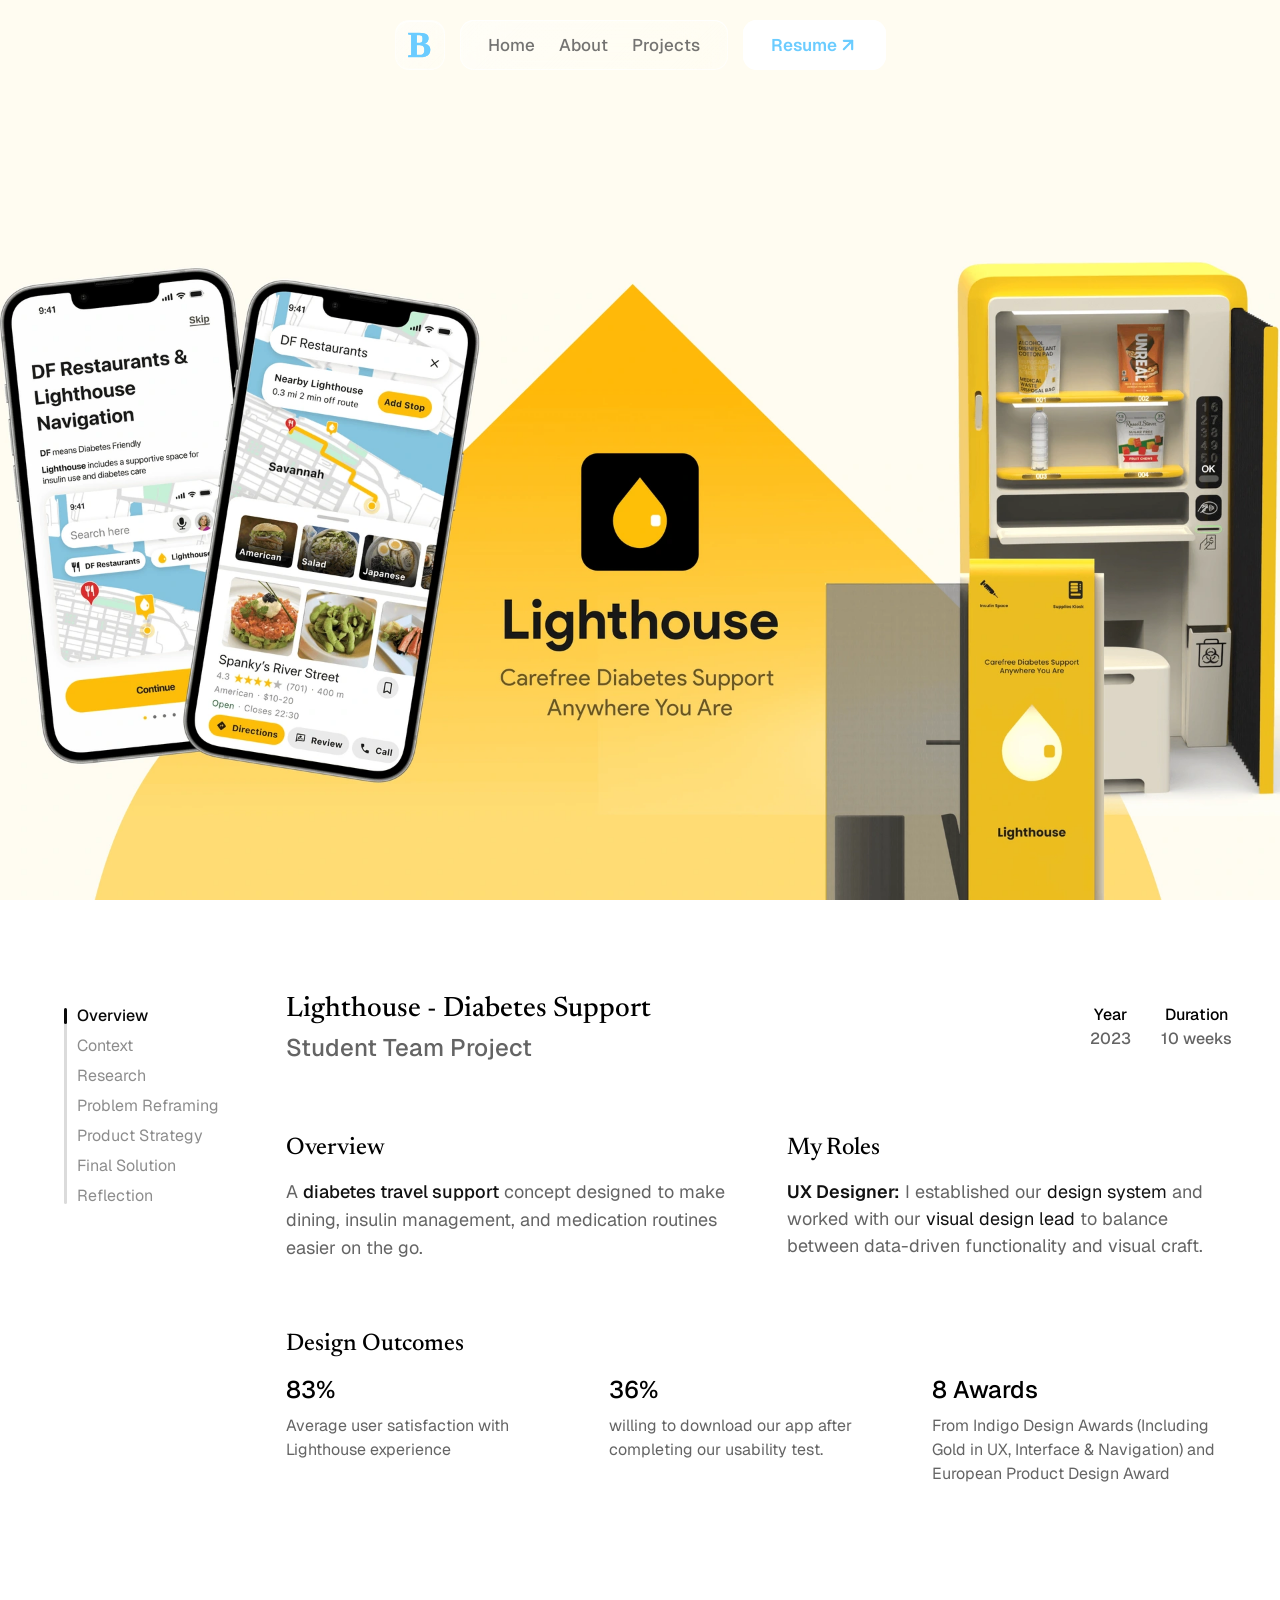
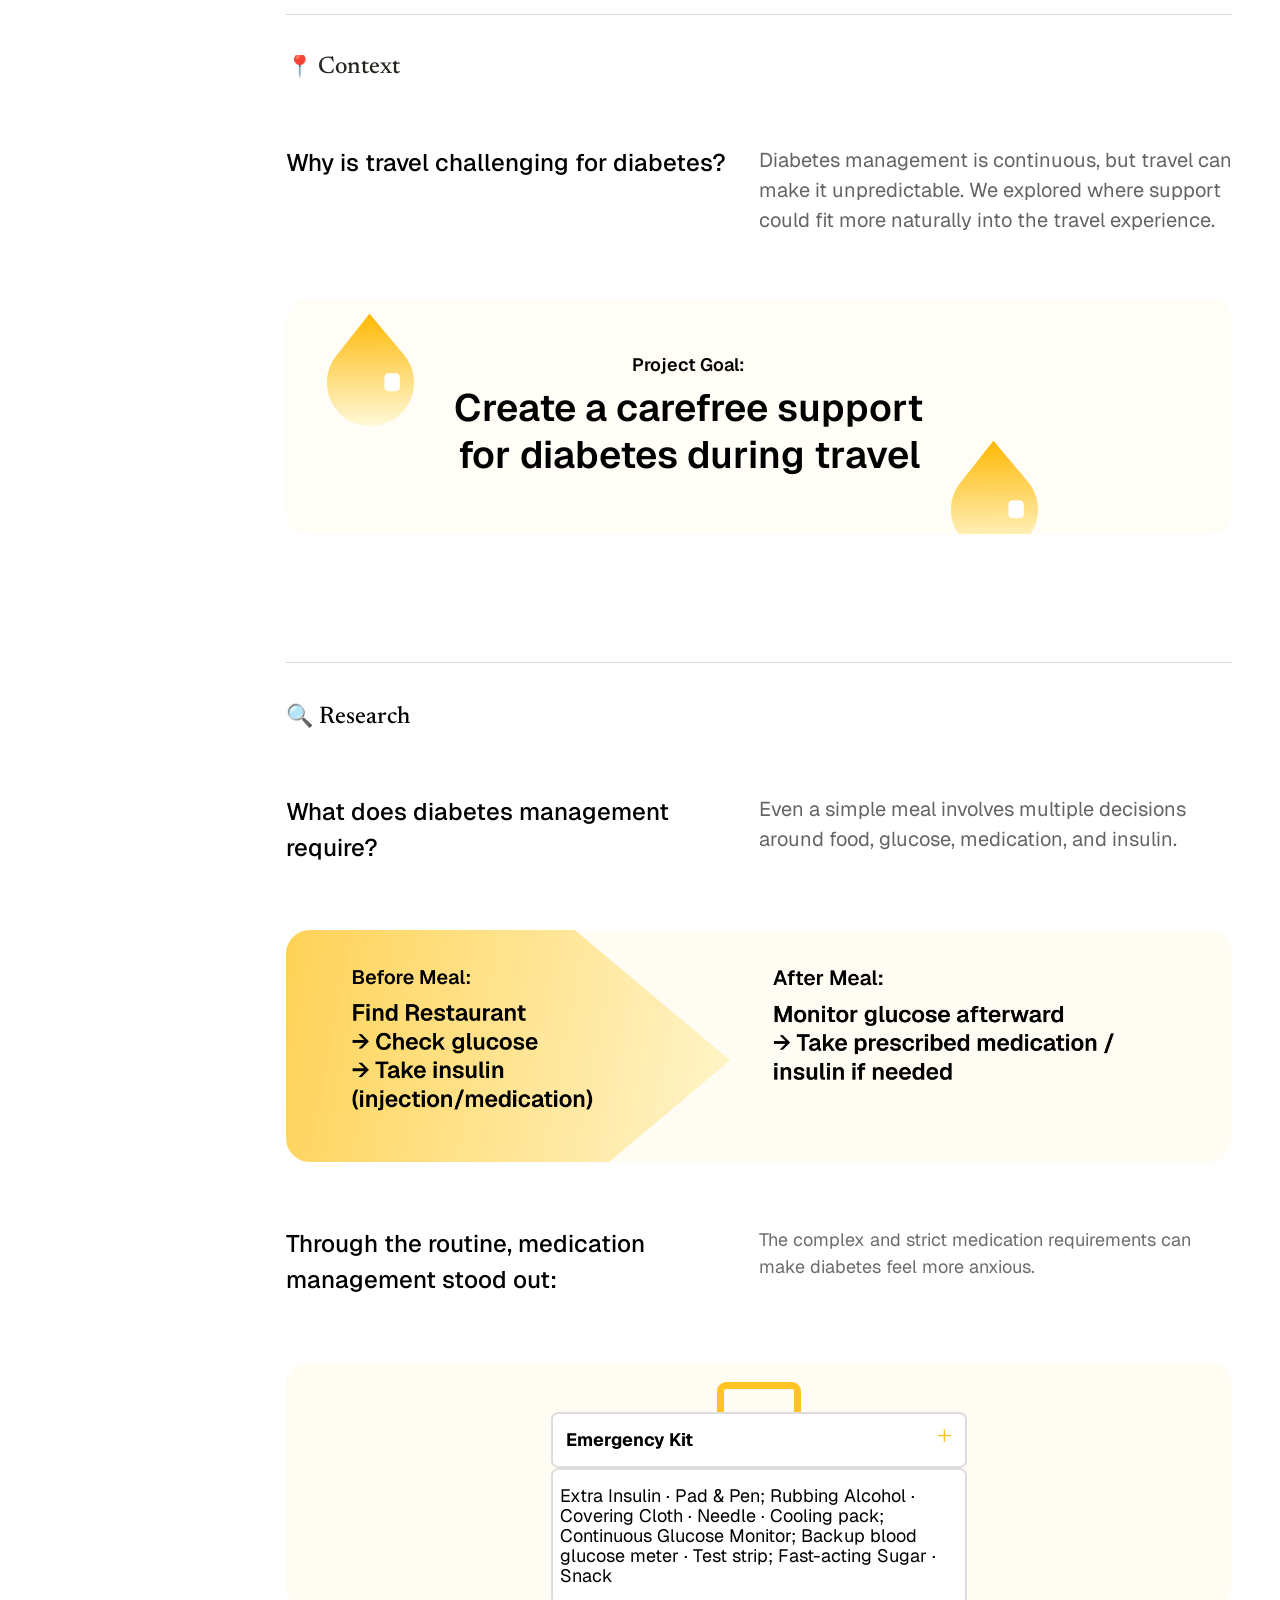
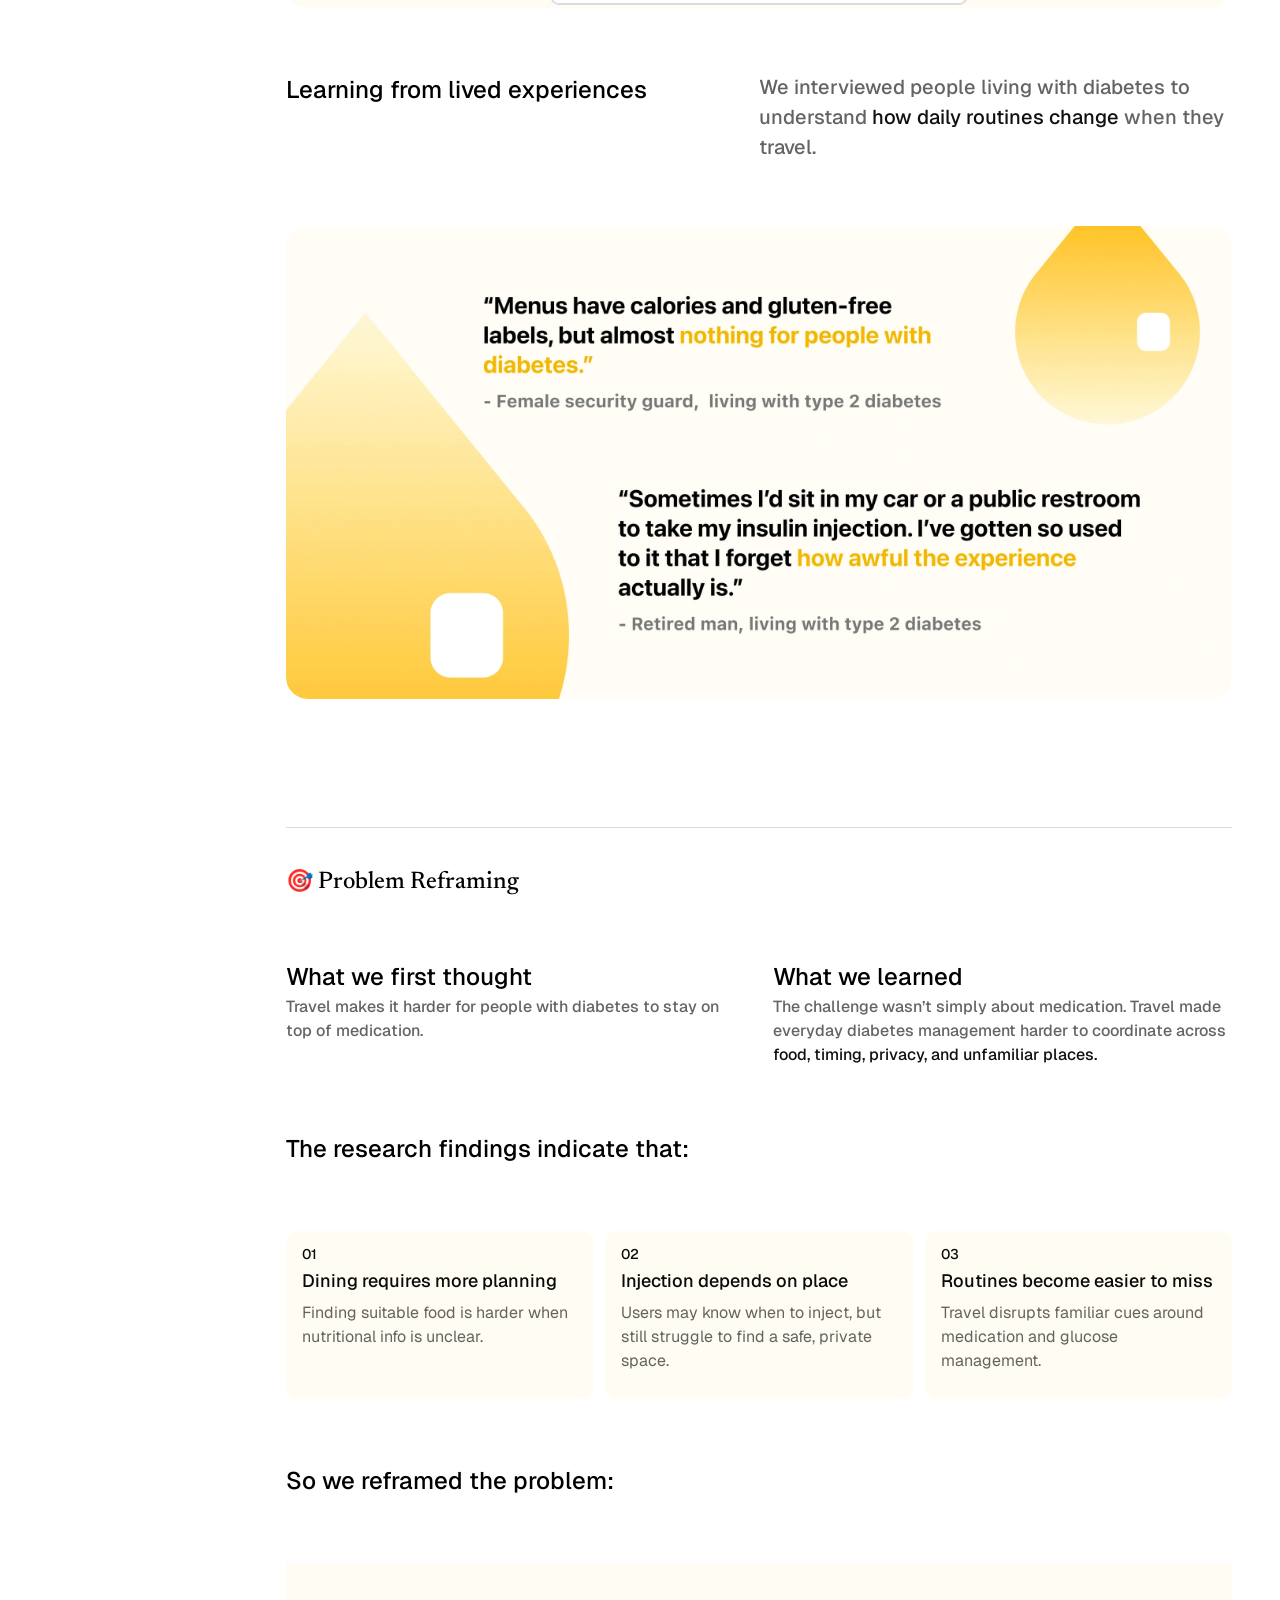
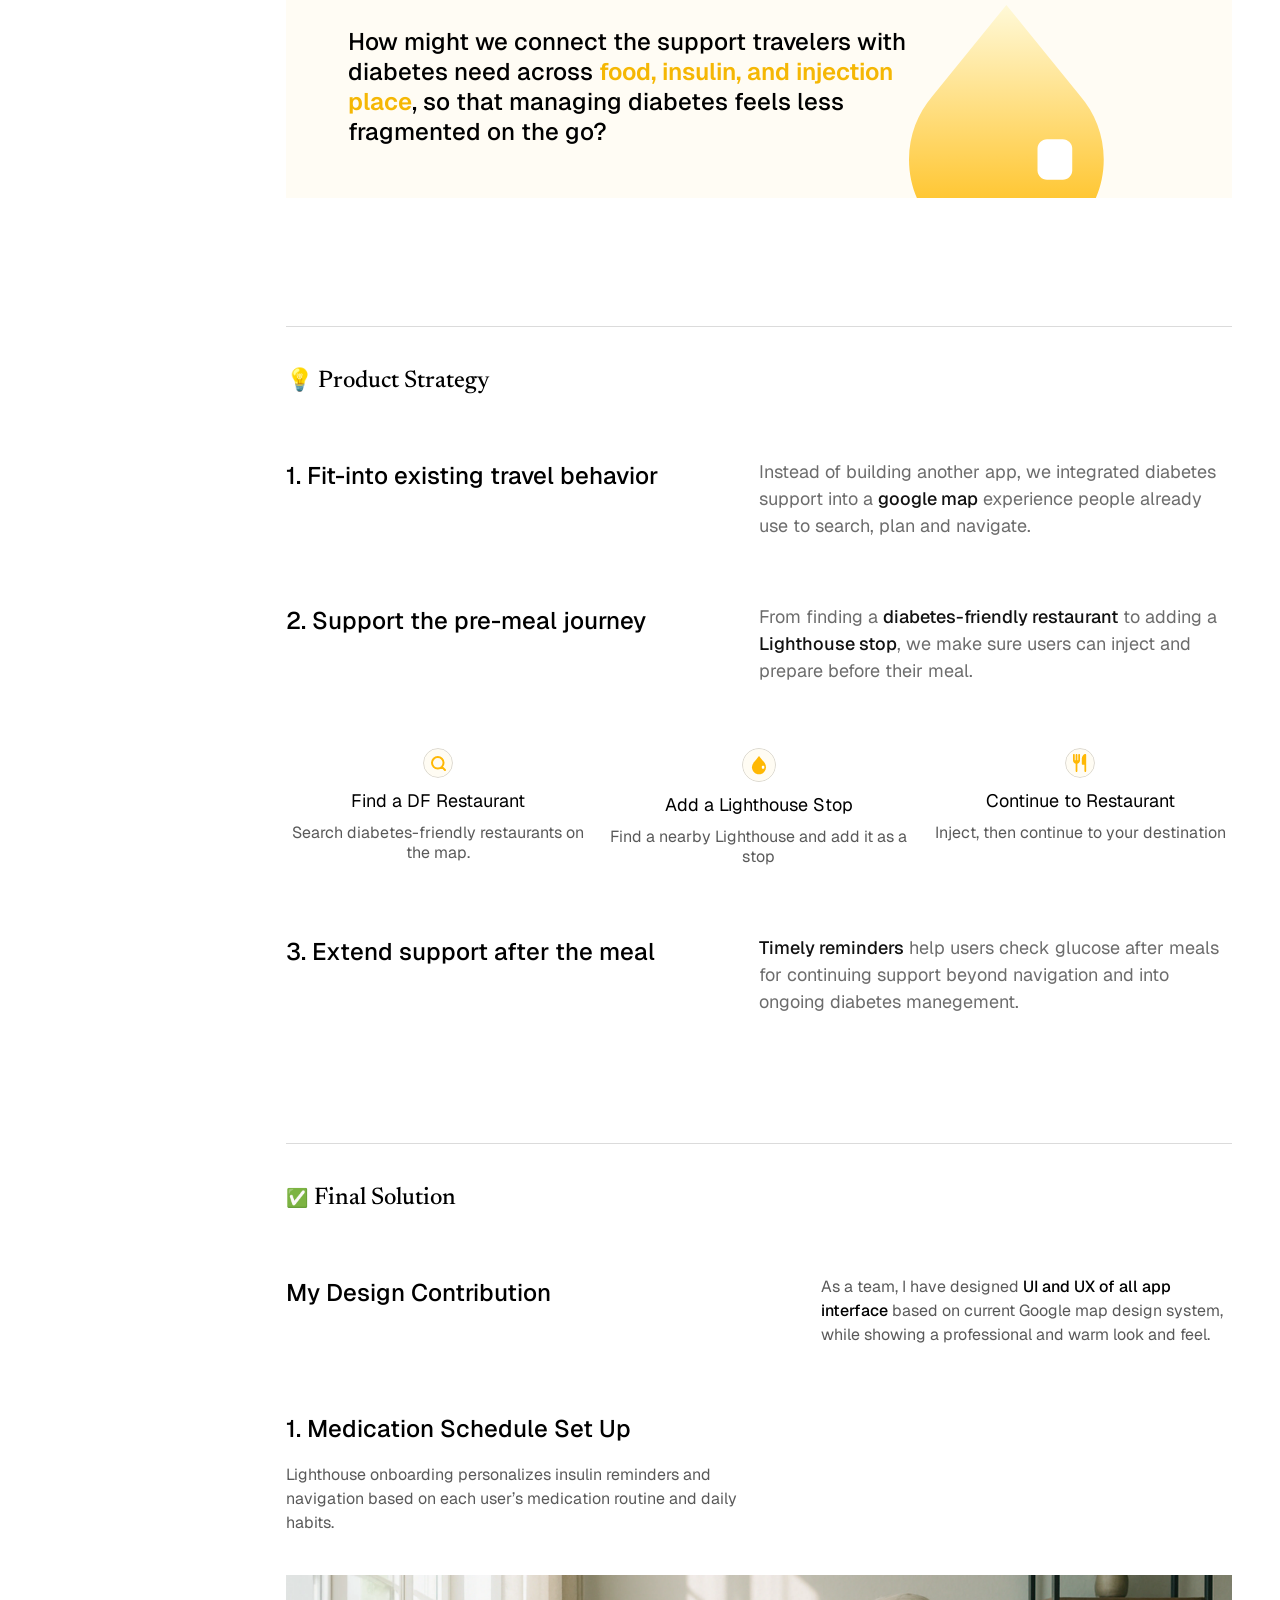
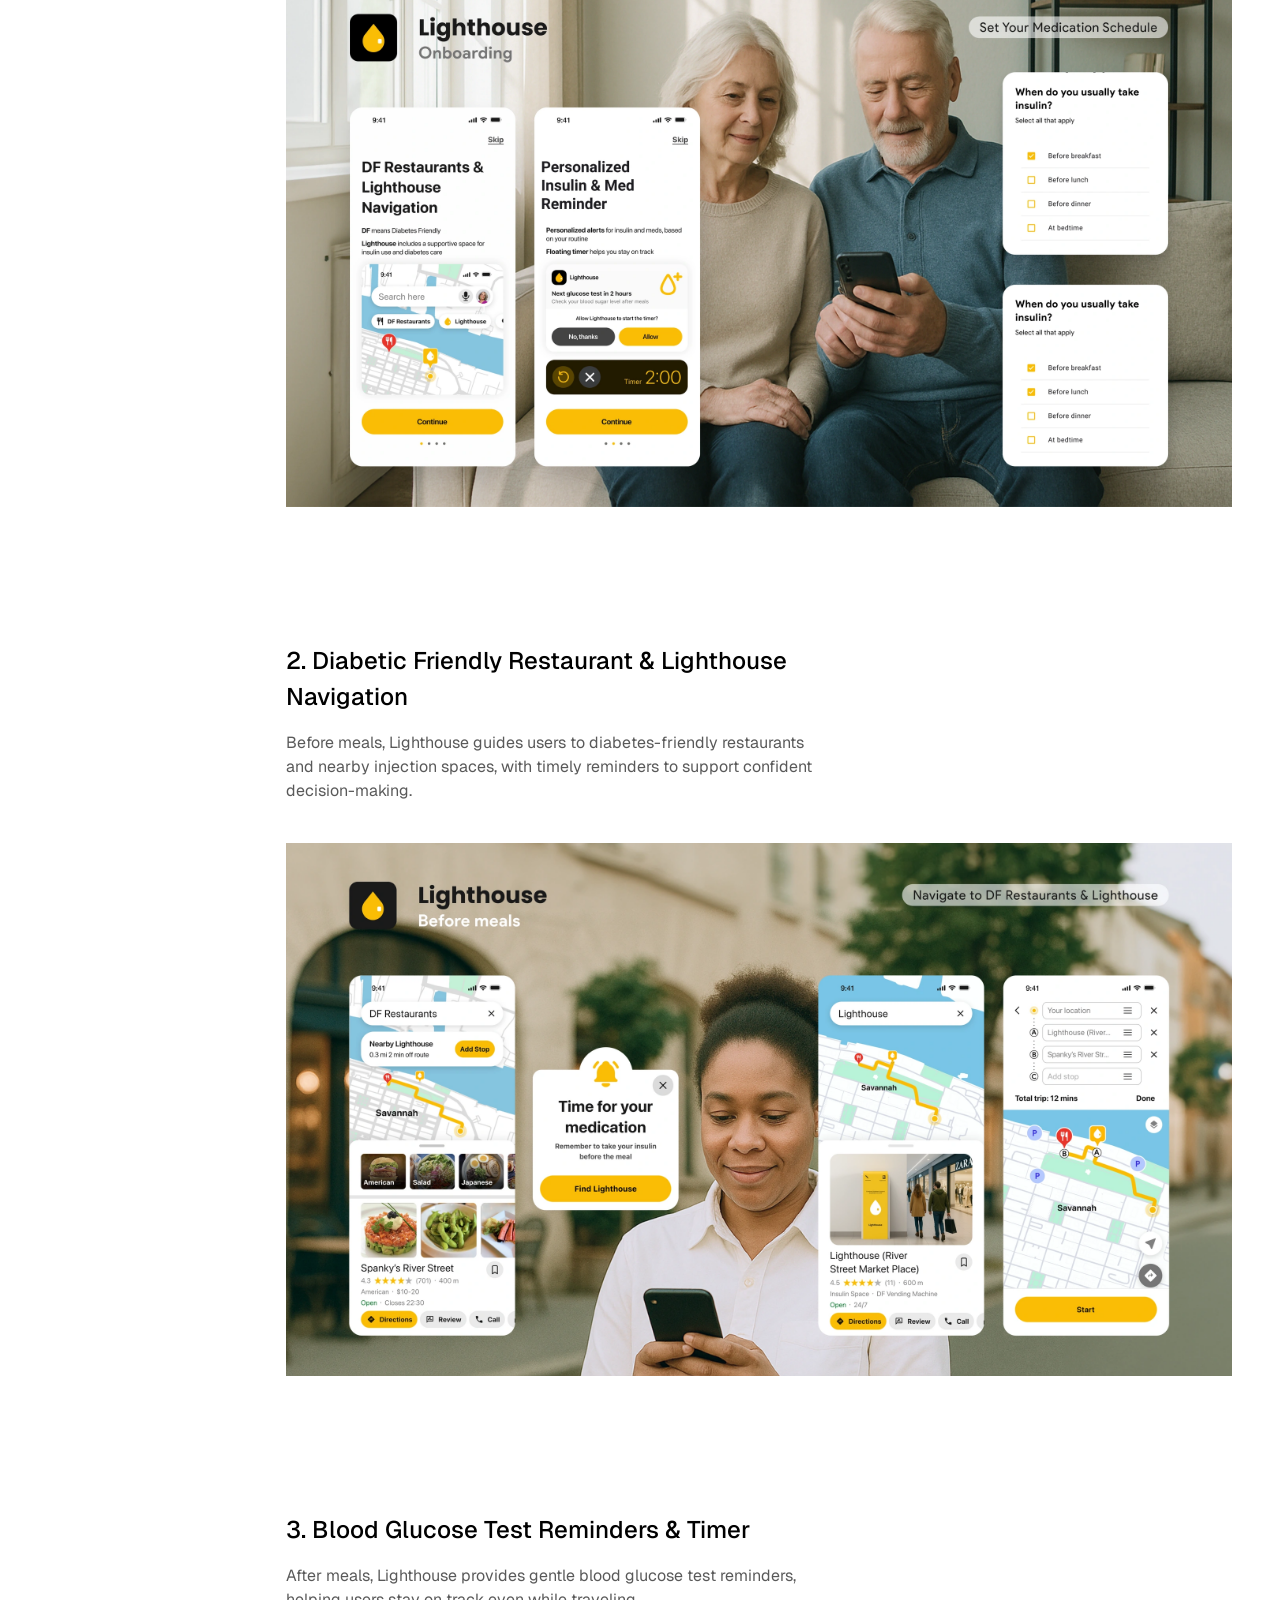
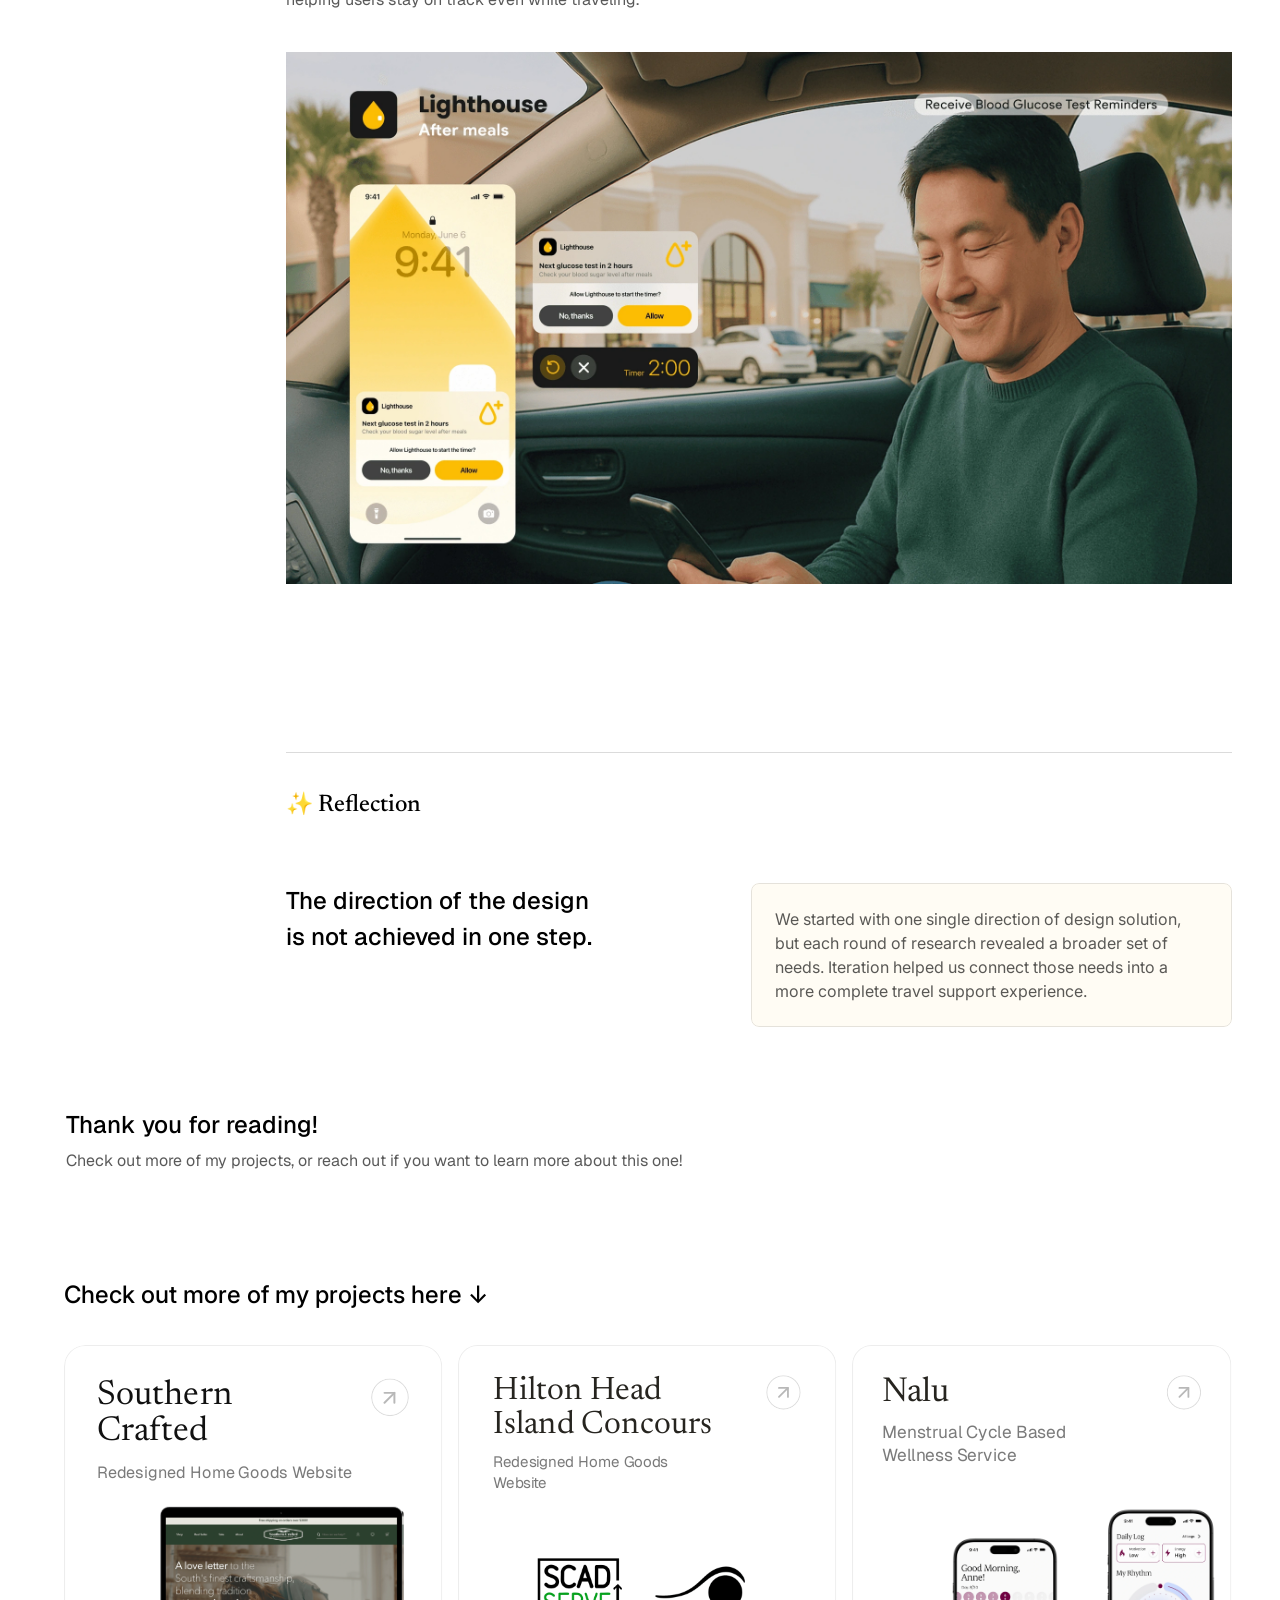
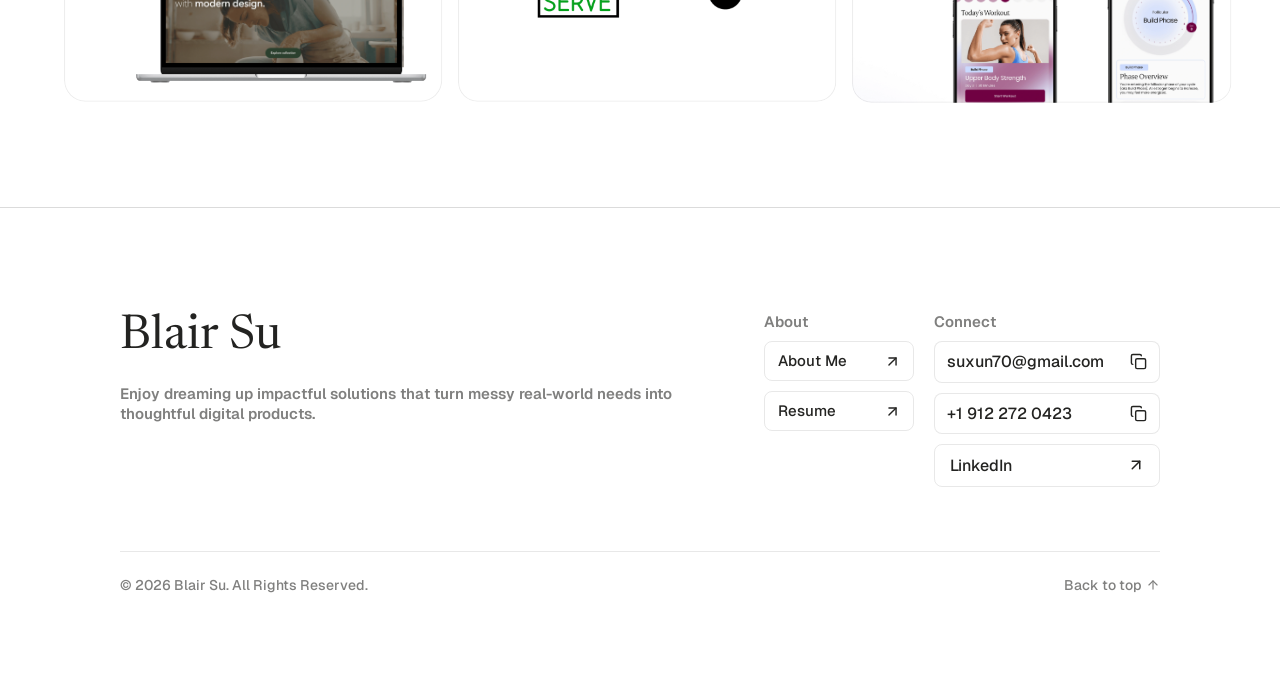
==== project-1-lighthouse/index.html @ 2a7909fd "Refine mobile menus and scroll headers, update project heroes and prototype link" ====
<!doctype html>
<html lang="en"><head><meta charset="utf-8"><meta name="viewport" content="width=device-width,initial-scale=1"><base href="../"><title>Lighthouse Case Study | Blair Su</title><meta name="description" content="Lighthouse project case study by Blair Su."><link rel="icon" href="./assets/blair-su-favicon-b.png"><link rel="stylesheet" href="https://fonts.googleapis.com/css2?family=Geist:wght@400;500;600;700&family=Newsreader:opsz,wght@6..72,400;6..72,500;6..72,600&family=Inter:wght@400;500;600;700&display=swap"><link rel="stylesheet" href="./assets/case-studies/layout.css"><link rel="stylesheet" href="./assets/case-studies/behavior.css"><link rel="stylesheet" href="./assets/case-studies/header.css"><link rel="stylesheet" href="./assets/header-hover.css"></head><body><div class="header-blur-layer" aria-hidden="true"></div><nav class="portfolio-header" aria-label="Portfolio navigation"><div class="portfolio-header-layout"><a class="portfolio-header-logo-link w--current" href="./" data-home-reload="" aria-label="Home"><span class="portfolio-header-logo-text" aria-hidden="true">B</span></a><div class="portfolio-header-liquid" aria-label="Primary navigation"><a class="portfolio-header-nav-link w--current" href="./" data-home-reload="">Home</a><a class="portfolio-header-nav-link" href="./about.html">About</a><a class="portfolio-header-nav-link" href="./#selected-projects"="">Projects</a></div><a class="portfolio-header-resume-link" href="https://framerusercontent.com/assets/WrxzQ5XsKj0P0EgS3hBLOZuv2Q.pdf" target="_blank" rel="noopener noreferrer" aria-label="Resume"><span>Resume</span><svg class="portfolio-header-resume-arrow" width="24" height="24" viewBox="0 0 24 24" fill="none" xmlns="http://www.w3.org/2000/svg" aria-hidden="true"><path d="M7 17L17 7" stroke="currentColor" stroke-width="2" stroke-linecap="round" stroke-linejoin="round"></path><path d="M7 7H17V17" stroke="currentColor" stroke-width="2" stroke-linecap="round" stroke-linejoin="round"></path></svg></a><button class="portfolio-header-menu-toggle" type="button" aria-label="Open menu" aria-expanded="false" aria-controls="portfolio-mobile-menu"><span></span><span></span><span></span></button><div class="portfolio-header-mobile-panel" id="portfolio-mobile-menu" aria-hidden="true"><div class="portfolio-mobile-menu-inner"><nav class="portfolio-mobile-menu-primary" aria-label="Mobile primary navigation"><a class="portfolio-header-mobile-link portfolio-mobile-main-link w--current" href="./" data-home-reload="">Home</a><a class="portfolio-header-mobile-link portfolio-mobile-main-link" href="./about.html">About</a></nav><section class="portfolio-mobile-menu-section" aria-label="Project navigation"><h2 class="portfolio-mobile-menu-section-title">Project</h2><a class="portfolio-mobile-project-link" href="./project-1-lighthouse/"><span class="portfolio-mobile-project-icon-wrap"><img src="./assets/mobile-menu-project-icon.svg" alt="" class="portfolio-mobile-project-icon"></span><span class="portfolio-mobile-project-title">Lighthouse<span class="portfolio-mobile-project-time">5 min</span></span></a><a class="portfolio-mobile-project-link" href="./project-2-southerncrafted/"><span class="portfolio-mobile-project-icon-wrap"><img src="./assets/southern-crafted-logo.svg" alt="" class="portfolio-mobile-project-icon"></span><span class="portfolio-mobile-project-title">Southern Crafted<span class="portfolio-mobile-project-time">5 min</span></span></a><a class="portfolio-mobile-project-link" href="./project-4-nalu/"><span class="portfolio-mobile-project-icon-wrap"><img src="./assets/mobile-menu-nalu.png" alt="" class="portfolio-mobile-project-icon"></span><span class="portfolio-mobile-project-title">Nalu<span class="portfolio-mobile-project-time">3 min</span></span></a><a class="portfolio-mobile-project-link" href="./project-3-hhi/"><span class="portfolio-mobile-project-icon-wrap"><img src="./assets/mobile-menu-hhi.png" alt="" class="portfolio-mobile-project-icon"></span><span class="portfolio-mobile-project-title">Hilton Head Island Concours<span class="portfolio-mobile-project-time">4 min</span></span></a></section><section class="portfolio-mobile-menu-section cc-other" aria-label="Other navigation"><h2 class="portfolio-mobile-menu-section-title">Other</h2><a class="portfolio-header-mobile-link portfolio-mobile-other-link cc-resume" href="https://framerusercontent.com/assets/WrxzQ5XsKj0P0EgS3hBLOZuv2Q.pdf" target="_blank" rel="noopener noreferrer"><span>Resume</span><svg class="portfolio-header-mobile-arrow" width="18" height="18" viewBox="0 0 24 24" fill="none" xmlns="http://www.w3.org/2000/svg" aria-hidden="true"><path d="M7 17L17 7" stroke="currentColor" stroke-width="2" stroke-linecap="round" stroke-linejoin="round"></path><path d="M7 7H17V17" stroke="currentColor" stroke-width="2" stroke-linecap="round" stroke-linejoin="round"></path></svg></a></section></div></div></div></nav><a class="case-skip" href="#overview">Skip to case study</a><div class="case-breakpoint case-desktop"><div class="case-node s198" data-source="FJjlINqC5" data-layer="Desktop"><div class="case-node s125" data-source="NDxL_lh3O" data-layer="Room to Breathe Page"><div class="case-node s1" data-source="tAloOmuzT" data-layer="S1 Introduction" id="desktop-overview" data-anchor="overview"><div class="case-node s0" data-source="X5a2FZDSW" data-layer="72" role="img" aria-label="72"></div></div><div class="case-node s122" data-source="Spu0hWFQM" data-layer="Case Study Body"><nav class="case-node s2" aria-label="Case study sections"><div class="case-sections"><a href="#overview" data-section="overview">Overview</a><a href="#context" data-section="context">Context</a><a href="#research" data-section="research">Research</a><a href="#problem-reframing" data-section="problem-reframing">Problem Reframing</a><a href="#product-strategy" data-section="product-strategy">Product Strategy</a><a href="#design-process" data-section="design-process">Final Solution</a><a href="#reflection" data-section="reflection">Reflection</a></div></nav><article class="case-node s121" data-source="EoZrQWnKY" data-layer="Article Content"><div class="case-node s11" data-source="XpPivp9Ex" data-layer="Top"><div class="case-node s6" data-source="yA4xRdRJQ" data-layer="Title"><div class="case-node s4" data-source="Mtbfzh2Hg"><p class="s3"><span class="s3">Lighthouse - Diabetes Support</span></p></div><div class="case-node s5" data-source="j18O2FBuj"><p class="s3"><span class="s3">Student Team Project</span></p></div></div><div class="case-node s10" data-source="jUtKSD4Bo" data-layer="Time"><div class="case-node s9" data-source="N08cYjhir" data-layer="Year"><div class="case-node s7" data-source="w4aDb9GUC"><p class="s3"><span class="s3">Year</span></p></div><div class="case-node s8" data-source="RNgLFOLrb"><p class="s3"><span class="s3">2023</span></p></div></div><div class="case-node s9" data-source="RiG35PPi4" data-layer="Duration"><div class="case-node s7" data-source="nP1ssrF3i"><p class="s3"><span class="s3">Duration</span></p></div><div class="case-node s8" data-source="sJEqZeRGA"><p class="s3"><span class="s3">10 weeks</span></p></div></div></div></div><div class="case-node s20" data-source="T6Pb3qaCH" data-layer="Overview and Roles"><div class="case-node s16" data-source="OEI702Lxy" data-layer="Overview Text"><div class="case-node s12" data-source="UBziBP_vx"><p class="s3"><span class="s3">Overview</span></p></div><div class="case-node s15" data-source="Q8dCJe4Il"><p class="s3"><span class="s13">A </span><span class="s14">diabetes travel support</span><span class="s13"> concept designed to make dining, insulin management, and medication routines easier on the go.</span></p></div></div><div class="case-node s16" data-source="uYMl3KENS" data-layer="Roles Text"><div class="case-node s12" data-source="sqPBYrCvf"><p class="s3"><span class="s3">My Roles</span></p></div><div class="case-node s19" data-source="r9Mp50xbA"><p class="s3"><span class="s17">UX Designer:</span><span class="s13"> I established our </span><span class="s18">design system</span><span class="s13"> and worked with our </span><span class="s18">visual design lead</span><span class="s13"> to balance between data-driven functionality and visual craft.</span></p></div></div></div><div class="case-node s27" data-source="gURrmVGgs" data-layer="Outcomes"><div class="case-node s21" data-source="ExqBek8Tx"><p class="s3"><span class="s3">Design Outcomes</span></p></div><div class="case-node s26" data-source="guFKAYK3E"><div class="case-node s24" data-source="iJbMXEBTo"><div class="case-node s22" data-source="s2WHmsgtn"><p class="s3"><span class="s3">83%</span></p></div><div class="case-node s23" data-source="oC9M7d5Bw"><p class="s3"><span class="s3">Average user satisfaction with Lighthouse experience</span></p></div></div><div class="case-node s24" data-source="ey8ecHYoI"><div class="case-node s22" data-source="SATJyiHNX"><p class="s3"><span class="s3">36%</span></p></div><div class="case-node s23" data-source="owyK22Ouz"><p class="s3"><span class="s3">willing to download our app after completing our usability test.</span></p></div></div><div class="case-node s25" data-source="bQcDgQEuB"><div class="case-node s22" data-source="CHS3yTXD4"><p class="s3"><span class="s3">8 Awards</span></p></div><div class="case-node s23" data-source="t6g_Hz2RV"><p class="s3"><span class="s3">From </span><a class="s3" href="https://www.indigoaward.com/winners/8999">Indigo Design Awards</a><span class="s3"> (Including Gold in UX, Interface &amp; Navigation) and </span><a class="s3" href="https://www.productdesignaward.eu/winners/epda/2024/12122/">European Product Design Award </a></p></div></div></div></div><div class="case-node s41" data-source="iuEUYvIGz" data-layer="Section At a Glance" id="desktop-context" data-anchor="context"><div class="case-node s28" data-source="gsjMN_xbj" data-layer="Divider"></div><div class="case-node s27" data-source="SBCewBluh"><div class="case-node s31" data-source="w4AXOMuPA" id="desktop-context-title" data-anchor="context-title"><p class="s3"><span class="s29">📍</span><span class="s30"> Context</span></p></div><div class="case-node s34" data-source="CSqB9JVa8"><div class="case-node s32" data-source="JWPUe_fDV"><p class="s3"><span class="s3">Why is travel challenging for diabetes?</span></p></div><div class="case-node s33" data-source="nZqejyn5E"><p class="s3"><span class="s3">Diabetes management is continuous, but travel can make it unpredictable. We explored where support could fit more naturally into the travel experience.</span></p></div></div></div><div class="case-node s40" data-source="fQrYjZviA" data-layer="8 What do they really want?"><div class="case-node s35" data-source="jfAluTk7R" data-layer="Frame 1707480215"><svg width="211" height="271" viewBox="0 0 211 271" fill="none" xmlns="http://www.w3.org/2000/svg">
<path d="M183.149 96.5553C199.222 114.513 209.137 138.129 209.51 164.119C210.333 221.322 164.628 268.361 107.424 269.183C50.2213 270.006 3.18239 224.301 2.35985 167.097C1.98908 141.312 11.073 117.592 26.4023 99.2389L103.575 1.48934L183.149 96.5553Z" fill="url(#paint0_linear_240_9950)"/>
<path d="M165.534 143.257L148.892 143.496C143.288 143.577 138.811 148.184 138.892 153.788L139.218 176.48C139.299 182.083 143.907 186.561 149.51 186.48L166.153 186.241C171.756 186.16 176.233 181.552 176.152 175.949L175.826 153.257C175.745 147.653 171.138 143.176 165.534 143.257Z" fill="white"/>
<defs>
<linearGradient id="paint0_linear_240_9950" x1="103.575" y1="1.48934" x2="107.424" y2="269.183" gradientUnits="userSpaceOnUse">
<stop stop-color="#FFB803"/>
<stop offset="1" stop-color="#FFF9D8"/>
</linearGradient>
</defs>
</svg>
</div><div class="case-node s38" data-source="uFce6YwjI" data-layer="Frame 1707480217"><div class="case-node s36" data-source="UY9YQV581" data-layer="Project Brief:"><p class="s3"><span class="s3">Project Goal:</span></p></div><div class="case-node s37" data-source="pmL_j_gQq" data-layer="Create a carefree support for diabetes during travel"><p class="s3"><span class="s3">Create a carefree support for diabetes during travel</span></p></div></div><div class="case-node s39" data-source="tfmE6j4kk" data-layer="Frame 1707480215"><svg width="211" height="271" viewBox="0 0 211 271" fill="none" xmlns="http://www.w3.org/2000/svg">
<path d="M183.149 96.5553C199.222 114.513 209.137 138.129 209.51 164.119C210.333 221.322 164.628 268.361 107.424 269.183C50.2213 270.006 3.18239 224.301 2.35985 167.097C1.98908 141.312 11.073 117.592 26.4023 99.2389L103.575 1.48934L183.149 96.5553Z" fill="url(#paint0_linear_240_9950)"/>
<path d="M165.534 143.257L148.892 143.496C143.288 143.577 138.811 148.184 138.892 153.788L139.218 176.48C139.299 182.083 143.907 186.561 149.51 186.48L166.153 186.241C171.756 186.16 176.233 181.552 176.152 175.949L175.826 153.257C175.745 147.653 171.138 143.176 165.534 143.257Z" fill="white"/>
<defs>
<linearGradient id="paint0_linear_240_9950" x1="103.575" y1="1.48934" x2="107.424" y2="269.183" gradientUnits="userSpaceOnUse">
<stop stop-color="#FFB803"/>
<stop offset="1" stop-color="#FFF9D8"/>
</linearGradient>
</defs>
</svg>
</div></div></div><div class="case-node s41" data-source="ziRWjbS3j" data-layer="Section Discovery" id="desktop-research" data-anchor="research"><div class="case-node s28" data-source="iVOD6RH3y" data-layer="Divider"></div><div class="case-node s45" data-source="MotKe2Dee" id="desktop-research-title" data-anchor="research-title"><p class="s3"><span class="s42">🔍</span><span class="s43"> </span><span class="s44">Research</span></p></div><div class="case-node s34" data-source="gomPcLqD0"><div class="case-node s46" data-source="weOgrYpNE"><p class="s3"><span class="s3">What does diabetes management require?</span></p></div><div class="case-node s33" data-source="md2P8jJ_L"><p class="s3"><span class="s3">Even a simple meal involves multiple decisions around food, glucose, medication, and insulin.</span></p></div></div><div class="case-node s55" data-source="fqen_ppT1" data-layer="321"><div class="case-node s47" data-source="dCKrfv_D0" data-layer="Union"><svg width="1394" height="1078" viewBox="0 0 1394 1078" fill="none" xmlns="http://www.w3.org/2000/svg">
<path d="M892.347 946.03C797.733 1028.24 674.179 1078 539 1078C241.319 1078 -0.000366211 836.681 -0.000366211 539C-0.00026725 241.318 241.319 0 539 0C673.234 8.18113e-05 796.005 49.0707 890.358 130.25L1393.07 539.008L892.347 946.03Z" fill="url(#paint0_linear_244_2722)"/>
<defs>
<linearGradient id="paint0_linear_244_2722" x1="71.2035" y1="343.727" x2="1538.06" y2="636.368" gradientUnits="userSpaceOnUse">
<stop stop-color="#FFB803"/>
<stop offset="0.25857" stop-color="#FFD45D"/>
<stop offset="1" stop-color="#FFF9D8"/>
</linearGradient>
</defs>
</svg>
</div><div class="case-node s54" data-source="MyJUhJrXm" data-layer="Frame 1707480223"><div class="case-node s50" data-source="vztMlN78A" data-layer="Frame 1707480219"><div class="case-node s48" data-source="nPH2gt7JS" data-layer="Before Meal:"><p class="s3"><span class="s3">Before Meal:</span></p></div><div class="case-node s49" data-source="zWfL_BPNx" data-layer="Find Restaurant → Check glucose → Find a safe place to inject → Take insulin"><p class="s3"><span class="s3">Find Restaurant </span></p><p class="s3"><span class="s3">→ Check glucose </span></p><p class="s3"><span class="s3">→ Take insulin (injection/medication)</span></p></div></div><div class="case-node s53" data-source="AEls1Ivbr" data-layer="Frame 1707480220"><div class="case-node s51" data-source="UwVvqdPN4" data-layer="After Meal:"><p class="s3"><span class="s3">After Meal:</span></p></div><div class="case-node s52" data-source="WBYJ5rar7" data-layer="insulin if needed"><p class="s3"><span class="s3">Monitor glucose afterward </span></p><p class="s3"><span class="s3">→ Take prescribed medication / insulin if needed</span></p></div></div></div></div><div class="case-node s34" data-source="ZQjNkYxXG"><div class="case-node s56" data-source="Of3yGHCZR"><p class="s3"><span class="s3">Through the routine, medication management stood out:</span></p></div><div class="case-node s57" data-source="h4nalhZQJ"><p class="s3"><span class="s3">The complex and strict medication requirements can make diabetes feel more anxious.</span></p></div></div><div class="case-node s68" data-source="g9lCPIbbs" data-layer="Research Insight Cards"><div class="case-node s67" data-source="nqTii8O3N" data-layer="Medication Management Card"><div class="case-node s66" data-source="hAxgiPiem"><div class="case-node s58" data-source="rxBUDuW_Q"></div><div class="case-node s65" data-source="sn0KSV7mi"><div class="case-node s62" data-source="jpD7K00L5"><div class="case-node s59" data-source="JLO91T3nj"><p class="s3"><span class="s3">Emergency Kit</span></p></div><div class="case-node s61" data-source="us8ugIB7O"><div class="case-node s60" data-source="VszCTVFpQ"><p class="s3"><span class="s3">+</span></p></div></div></div><div class="case-node s64" data-source="Aje9w2mE7"><div class="case-node s63" data-source="oTVNj1JvV"><p class="s3"><span class="s3">Extra Insulin · Pad &amp; Pen; Rubbing Alcohol · Covering Cloth · Needle · Cooling pack; Continuous Glucose Monitor; Backup blood glucose meter · Test strip; Fast-acting Sugar · Snack</span></p></div></div></div></div></div></div><div class="case-node s34" data-source="tzc9sZP5d"><div class="case-node s69" data-source="C1Q0hsGyZ"><p class="s3"><span class="s3">Learning from lived experiences</span></p></div><div class="case-node s72" data-source="Nm3cu3j6C"><p class="s3"><span class="s70">We interviewed people living with diabetes to understand </span><span class="s71">how daily routines change </span><span class="s70">when they travel.</span></p></div></div><div class="case-node s74" data-source="lKWau3YkR" data-layer="Quote_pic"><div class="case-node s73" data-source="IWsGlNGRK" role="img" aria-label="Project visual"></div></div></div><div class="case-node s41" data-source="zCdXnbq6n" data-layer="Section Concept" id="desktop-problem-reframing" data-anchor="problem-reframing"><div class="case-node s28" data-source="jNVmD7g4R" data-layer="Divider"></div><div class="case-node s45" data-source="Rv0FNDSNS" id="desktop-problem-reframing-title" data-anchor="problem-reframing-title"><p class="s3"><span class="s42">🎯</span><span class="s75"> </span><span class="s44">Problem Reframing</span></p></div><div class="case-node s79" data-source="k48FiSgNR"><div class="case-node s77" data-source="YOBnAN094"><div class="case-node s22" data-source="BZQkHKesg"><p class="s3"><span class="s3">What we first thought</span></p></div><div class="case-node s76" data-source="mIOv0Uqpi"><p class="s3"><span class="s3">Travel makes it harder for people with diabetes to stay on top of medication.</span></p></div></div><div class="case-node s77" data-source="A0FRmAsV1"><div class="case-node s22" data-source="FDTHybX9f"><p class="s3"><span class="s3">What we learned</span></p></div><div class="case-node s78" data-source="Zdh0kzXEB"><p class="s3"><span class="s70">The challenge wasn’t simply about medication. Travel made everyday diabetes management harder to coordinate across </span><span class="s71">food, timing, privacy, and unfamiliar places.</span></p></div></div></div><div class="case-node s34" data-source="Hpmi4Uv0U"><div class="case-node s32" data-source="hktX2qoTX"><p class="s3"><span class="s3">The research findings indicate that:</span></p></div></div><div class="case-node s83" data-source="UVUsxWpmM" data-layer="Concept Journey Visual"><div class="case-node s82" data-source="lDNr9Uhg0" data-layer="Journey Step"><div class="case-node s80" data-source="k12Fj3_mO"><p class="s3"><span class="s3">01</span></p></div><div class="case-node s81" data-source="KOg7yhsAB"><p class="s3"><span class="s3">Dining requires more planning</span></p></div><div class="case-node s23" data-source="gDL_UjLgv"><p class="s3"><span class="s3">Finding suitable food is harder when nutritional info is unclear.</span></p></div></div><div class="case-node s82" data-source="sGKofD14f" data-layer="Journey Step"><div class="case-node s80" data-source="pDrh8AeyC"><p class="s3"><span class="s3">02</span></p></div><div class="case-node s81" data-source="ueF1Zl4c9"><p class="s3"><span class="s3">Injection depends on place</span></p></div><div class="case-node s23" data-source="yzPKyk7Hh"><p class="s3"><span class="s3">Users may know when to inject, but still struggle to find a safe, private space.</span></p></div></div><div class="case-node s82" data-source="neBl6x4C5" data-layer="Journey Step"><div class="case-node s80" data-source="FIU5a_5i5"><p class="s3"><span class="s3">03</span></p></div><div class="case-node s81" data-source="NOs2_nhX9"><p class="s3"><span class="s3">Routines become easier to miss</span></p></div><div class="case-node s23" data-source="J875OEI_A"><p class="s3"><span class="s3">Travel disrupts familiar cues around medication and glucose management.</span></p></div></div></div><div class="case-node s34" data-source="zjotnztKR"><div class="case-node s32" data-source="BvTu0nSQt"><p class="s3"><span class="s3">So we reframed the problem:</span></p></div></div></div><div class="case-node s88" data-source="VqPUQFk7D" data-layer="Problem"><div class="case-node s84" data-source="qLTyol2lP" data-layer="Frame 1707480216"><svg width="464" height="601" viewBox="0 0 464 601" fill="none" xmlns="http://www.w3.org/2000/svg">
<path d="M407.072 215.618C442.53 256.406 464 309.704 464 368.021C464 496.294 360.13 600.279 232 600.279C103.87 600.279 0.000164791 496.294 0 368.021C0 310.184 21.1173 257.285 56.0537 216.629L231.999 0L407.072 215.618Z" fill="url(#paint0_linear_240_9635)"/>
<path d="M366.191 319.831H328.913C316.362 319.831 306.188 330.017 306.188 342.582V393.468C306.188 406.033 316.362 416.219 328.913 416.219H366.191C378.742 416.219 388.917 406.033 388.917 393.468V342.582C388.917 330.017 378.742 319.831 366.191 319.831Z" fill="white"/>
<defs>
<linearGradient id="paint0_linear_240_9635" x1="232" y1="0" x2="232" y2="600.279" gradientUnits="userSpaceOnUse">
<stop stop-color="#FFF9D8"/>
<stop offset="1" stop-color="#FFB803"/>
</linearGradient>
</defs>
</svg>
</div><div class="case-node s87" data-source="vhmAdgmwg" data-layer="insulin?"><p class="s3"><span class="s85">How might we connect the support travelers with diabetes need across </span><span class="s86">food, insulin, and injection place</span><span class="s85">, so that managing diabetes feels less fragmented on the go?</span></p></div></div><div class="case-node s41" data-source="Leug6BTnI" data-layer="Section Concept" id="desktop-product-strategy" data-anchor="product-strategy"><div class="case-node s28" data-source="dUyCMrvZL" data-layer="Divider"></div><div class="case-node s45" data-source="mek5HpHAZ" id="desktop-product-strategy-title" data-anchor="product-strategy-title"><p class="s3"><span class="s42">💡</span><span class="s75"> </span><span class="s44">Product Strategy</span></p></div><div class="case-node s34" data-source="VjW5hnfVc"><div class="case-node s56" data-source="Mn39P8Uep"><p class="s3"><span class="s3">1. Fit-into existing travel behavior</span></p></div><div class="case-node s90" data-source="yFEgay0j1"><p class="s3"><span class="s89">Instead of building another app, we integrated diabetes support into a </span><span class="s14">google map</span><span class="s89"> experience people already use to search, plan and navigate. </span></p></div></div><div class="case-node s34" data-source="Uoxh41iqD"><div class="case-node s56" data-source="VRrLMTzsH"><p class="s3"><span class="s3">2. Support the pre-meal journey</span></p></div><div class="case-node s90" data-source="MYZvFgdu2"><p class="s3"><span class="s89">From finding a </span><span class="s14">diabetes-friendly restaurant</span><span class="s89"> to adding a </span><span class="s14">Lighthouse stop</span><span class="s89">, we make sure users can inject and prepare before their meal. </span></p></div></div><div class="case-node s68" data-source="cdePHyQ_T" data-layer="Frame 1707480221"><div class="case-node s95" data-source="zAu_pey5E" data-layer="Frame 1707480218"><div class="case-node s92" data-source="yLA5gDFez"><div class="case-node s91" data-source="OO4wXVWzz"><svg viewBox="0 0 13 13" xmlns="http://www.w3.org/2000/svg" width="13" height="13" fill="none" overflow="visible"><path d="M 5.778 11.556 C 8.969 11.556 11.556 8.969 11.556 5.778 C 11.556 2.587 8.969 0 5.778 0 C 2.587 0 0 2.587 0 5.778 C 0 8.969 2.587 11.556 5.778 11.556 Z M 13 13 L 9.858 9.858" fill="transparent" stroke-width="2" stroke="rgb(255, 184, 4)" stroke-linecap="round" stroke-linejoin="round" stroke-dasharray=""></path></svg></div></div><div class="case-node s93" data-source="EHAZZ8mTd" data-layer="Find a DF Restaurant"><p class="s3"><span class="s3">Find a DF Restaurant</span></p></div><div class="case-node s94" data-source="XR0iPuRIh" data-layer="Search diabetes-friendly restaurants on the map."><p class="s3"><span class="s3">Search diabetes-friendly restaurants on the map.</span></p></div></div><div class="case-node s98" data-source="usqokHKWp" data-layer="Frame 1707480219"><div class="case-node s97" data-source="L2fSxZjxm"><div class="case-node s96" data-source="bMRtbQNfu"><svg viewBox="0 0 13.97 18.34" xmlns="http://www.w3.org/2000/svg" width="13.966" height="18.343" fill="none" overflow="visible"><g><path d="M 6.983 18.343 C 10.84 18.343 13.966 15.166 13.966 11.246 C 13.966 7.326 10.84 4.148 6.983 4.148 C 3.126 4.148 0 7.326 0 11.246 C 0 15.166 3.126 18.343 6.983 18.343 Z" fill="rgb(255,184,3)"></path><path d="M 6.986 0 L 1.449 6.922 L 12.52 6.922 Z" fill="rgb(255,184,3)"></path><path d="M 11.626 9.729 L 10.504 9.729 C 10.123 9.732 9.817 10.043 9.82 10.424 L 9.82 11.979 C 9.817 12.36 10.123 12.671 10.504 12.674 L 11.626 12.674 C 12.007 12.671 12.313 12.36 12.31 11.979 L 12.31 10.424 C 12.313 10.043 12.007 9.732 11.626 9.729 Z" fill="rgb(255,255,255)"></path></g></svg></div></div><div class="case-node s93" data-source="th3zLLc5G" data-layer="Add a Lighthouse Stop"><p class="s3"><span class="s3">Add a Lighthouse Stop</span></p></div><div class="case-node s94" data-source="PyGnwWVzO" data-layer="Find a nearby Lighthouse and add it as a stop"><p class="s3"><span class="s3">Find a nearby Lighthouse and add it as a stop</span></p></div></div><div class="case-node s95" data-source="LoyomNo9F" data-layer="Frame 1707480220"><div class="case-node s92" data-source="X1qbhyjDv"><div class="case-node s99" data-source="ZgVkH8sUx"><svg viewBox="0 0 13.2 18" xmlns="http://www.w3.org/2000/svg" width="13.201" height="18.001" fill="none" overflow="visible"><path d="M 2.64 6.3 L 2.64 0.9 C 2.635 0.663 2.725 0.434 2.891 0.265 C 3.056 0.095 3.283 0 3.52 0 C 3.757 -0.005 3.984 0.089 4.147 0.26 C 4.317 0.433 4.401 0.646 4.4 0.9 L 4.4 6.3 L 5.28 6.3 L 5.28 0.9 C 5.275 0.663 5.365 0.434 5.531 0.265 C 5.696 0.095 5.923 0 6.16 0 C 6.397 -0.005 6.624 0.089 6.787 0.26 C 6.957 0.433 7.041 0.646 7.04 0.9 L 7.04 6.3 C 7.04 7.14 6.787 7.875 6.281 8.505 C 5.805 9.116 5.146 9.557 4.4 9.765 L 4.4 17.1 C 4.407 17.34 4.315 17.571 4.147 17.742 C 3.984 17.913 3.756 18.006 3.52 18 C 3.283 18.001 3.056 17.905 2.891 17.736 C 2.725 17.566 2.635 17.337 2.64 17.1 L 2.64 9.765 C 1.895 9.557 1.236 9.115 0.76 8.505 C 0.253 7.875 0 7.14 0 6.3 L 0 0.9 C -0.005 0.663 0.085 0.434 0.251 0.265 C 0.416 0.095 0.643 0 0.88 0 C 1.117 -0.005 1.344 0.089 1.507 0.26 C 1.677 0.433 1.761 0.646 1.76 0.9 L 1.76 6.3 Z M 11.44 10.8 L 9.68 10.8 C 9.444 10.806 9.216 10.711 9.053 10.54 C 8.886 10.37 8.795 10.139 8.8 9.9 L 8.8 4.5 C 8.8 3.45 9.178 2.437 9.933 1.462 C 10.69 0.488 11.47 0 12.276 0 C 12.54 0 12.76 0.105 12.936 0.315 C 13.112 0.525 13.2 0.773 13.2 1.058 L 13.2 17.1 C 13.207 17.34 13.115 17.571 12.947 17.742 C 12.784 17.913 12.556 18.006 12.32 18 C 12.083 18.001 11.856 17.905 11.691 17.736 C 11.525 17.566 11.435 17.337 11.44 17.1 Z" fill="rgb(255,184,3)"></path></svg></div></div><div class="case-node s93" data-source="X6T_XRGtX" data-layer="Continue to Restaurant"><p class="s3"><span class="s3">Continue to Restaurant</span></p></div><div class="case-node s94" data-source="YpHJhfvjx" data-layer="Inject, then continue to your destination"><p class="s3"><span class="s3">Inject, then continue to your destination</span></p></div></div></div><div class="case-node s34" data-source="gCZ8u3B9d"><div class="case-node s56" data-source="yMlUBF3dA"><p class="s3"><span class="s3">3. Extend support after the meal</span></p></div><div class="case-node s90" data-source="koOFgWnXu"><p class="s3"><span class="s14">Timely reminders</span><span class="s18"> </span><span class="s89">help users check glucose after meals for continuing support beyond navigation and into ongoing diabetes manegement.</span></p></div></div></div><div class="case-node s41" data-source="z0yImvbBZ" data-layer="Section Process" id="desktop-design-process" data-anchor="design-process"><div class="case-node s28" data-source="hSW1c3KlP" data-layer="Divider"></div><div class="case-node s117" data-source="ACRsA_YYi"><div class="case-node s101" data-source="tgQZ0nK2V"><div class="case-node s100" data-source="cLKC9Z2jC" id="desktop-final-solution-title" data-anchor="final-solution-title"><p class="s3"><span class="s75">✅</span><span class="s42"> </span><span class="s44">Final Solution</span></p></div></div><div class="case-node s34" data-source="jbj5JjGhL"><div class="case-node s102" data-source="syFqn2vIz"><p class="s3"><span class="s3">My Design Contribution</span></p></div><div class="case-node s105" data-source="jFgyIRHrW"><p class="s3"><span class="s103">As a team, I have designed</span><span class="s104"> </span><span class="s85">UI and UX of all app interface</span><span class="s104"> </span><span class="s103">based on current Google map design system, while showing a professional and warm look and feel.</span></p></div></div><div class="case-node s34" data-source="pBw3oi7YJ" id="desktop-final-solution" data-anchor="final-solution"><div class="case-node s111" data-source="awEBMJFkc"><div class="case-node s108" data-source="NeiO1D35X"><div class="case-node s106" data-source="IW9xSJQO5"><p class="s3"><span class="s3">1. Medication Schedule Set Up</span></p></div><div class="case-node s107" data-source="nIx5I9Qpy"><p class="s3"><span class="s3">Lighthouse onboarding personalizes insulin reminders and navigation based on each user’s medication routine and daily habits.</span></p></div></div><div class="case-node s110" data-source="k1LbM6TVW"><div class="case-node s109" data-source="fBY1IYBxK" role="img" aria-label="Project visual"></div></div></div></div><div class="case-node s34" data-source="OosGZc4kQ"><div class="case-node s111" data-source="QCeZR49ni"><div class="case-node s113" data-source="uRQ1Ll56Q"><div class="case-node s22" data-source="TwQzt4nEv"><p class="s3"><span class="s3">2. Diabetic Friendly Restaurant &amp; Lighthouse Navigation</span></p></div><div class="case-node s112" data-source="m4F0AHwTx"><p class="s3"><span class="s3">Before meals, Lighthouse guides users to diabetes-friendly restaurants and nearby injection spaces, with timely reminders to support confident decision-making.</span></p></div></div><div class="case-node s110" data-source="e6dacM9eG"><div class="case-node s114" data-source="SVUg4fsHX" role="img" aria-label="Project visual"></div></div></div></div><div class="case-node s34" data-source="nPW2usbco"><div class="case-node s111" data-source="tLWQqHoVB"><div class="case-node s115" data-source="IQW6NDzYs"><div class="case-node s22" data-source="sVsSJPsHt"><p class="s3"><span class="s3">3. Blood Glucose Test Reminders &amp; Timer</span></p></div><div class="case-node s112" data-source="dZeJ_lWQA"><p class="s3"><span class="s3">After meals, Lighthouse provides gentle blood glucose test reminders, helping users stay on track even while traveling.</span></p></div></div><div class="case-node s110" data-source="ZbMQbbRpa"><div class="case-node s116" data-source="EE4mwbPP4" role="img" aria-label="Project visual"></div></div></div></div></div></div><div class="case-node s41" data-source="F9vkapnZw" data-layer="Section Process" id="desktop-reflection" data-anchor="reflection"><div class="case-node s28" data-source="p58mthMas" data-layer="Divider"></div><div class="case-node s118" data-source="u_aS_5JbV" id="desktop-reflection-title" data-anchor="reflection-title"><p class="s3"><span class="s29">✨ </span><span class="s30">Reflection</span></p></div><div class="case-node s34" data-source="JV6KSdQa1"><div class="case-node s102" data-source="GeJwcNI9V"><p class="s3"><span class="s3">The direction of the design is not achieved in one step.</span></p></div><div class="case-node s120" data-source="cmOBp8Him" data-layer="Guiding Principles"><div class="case-node s119" data-source="fJ9tz9KVT"><p class="s3"><span class="s3">We started with one single direction of design solution, but each round of research revealed a broader set of needs. Iteration helped us connect those needs into a more complete travel support experience.</span></p></div></div></div></div></article></div><div class="case-node s124" data-source="QVW4JPP_I"><div class="case-node s22" data-source="dsi70uEEm"><p class="s3"><span class="s3">Thank you for reading!</span></p></div><div class="case-node s123" data-source="Q2dOtiGMX"><p class="s3"><span class="s3">Check out more of my projects, or reach out if you want to learn more about this one!</span></p></div></div></div><div class="case-node s173" data-source="zaeLSt9Or" data-layer="Case Study Body"><article class="case-node s121" data-source="p7ECzJYrH" data-layer="Article Content"><div class="case-node s172" data-source="UNOT3FclZ"><div class="case-node s126" data-source="x75r610Wq"><p class="s3"><span class="s3">Check out more of my projects here ↓</span></p></div><div class="case-node s11 case-more-projects" data-source="OrcOneRq4"><a class="case-node case-more-link s127" href="./project-2-southerncrafted/" aria-label="Southern Crafted"><div class="case-more-state case-more-rest"><div class="case-node s137" data-source="tOvwzO__i" data-layer="Variant 1"><div class="case-node s130" data-source="j_6PdMGAF" data-layer="Card Copy"><div class="case-node s128" data-source="A8U03cLmS" data-layer="Title"><h3 class="s3"><span class="s3">Southern Crafted</span></h3></div><div class="case-node s129" data-source="BFocuRDjF" data-layer="Subtitle"><p class="s3"><span class="s3">Redesigned Home Goods Website</span></p></div></div><div class="case-node s132" data-source="eucAu1ZTs"><div class="case-node s131" data-source="GBEpOPCDS"><span class="case-icon" style="mask-image:url('./assets/case-studies/arrow-up-right.svg');-webkit-mask-image:url('./assets/case-studies/arrow-up-right.svg')" aria-hidden="true"></span></div></div><div class="case-node s136" data-source="Z60aUQJeY" data-layer="Project Image"><div class="case-node s135" data-source="p_J_ruWje"><div class="case-node s133" data-source="dCpP_kiW2" role="img" aria-label="Project visual"></div><div class="case-node s134" data-source="o8cVQckuX" data-layer="Macbook Air M2 Silver 2" role="img" aria-label="Macbook Air M2 Silver 2"></div></div></div></div></div><div class="case-more-state case-more-hover" aria-hidden="true"><div class="case-node s143" data-source="sui8Bsrrj" data-layer="Variant 1"><div class="case-node s130" data-source="sui8Bsrrjj_6PdMGAF" data-layer="Card Copy"><div class="case-node s138" data-source="sui8BsrrjA8U03cLmS" data-layer="Title"><h3 class="s3"><span class="s3">Southern Crafted</span></h3></div><div class="case-node s139" data-source="sui8BsrrjBFocuRDjF" data-layer="Subtitle"><p class="s3"><span class="s3">Redesigned Home Goods Website</span></p></div></div><div class="case-node s141" data-source="sui8BsrrjeucAu1ZTs"><div class="case-node s140" data-source="sui8BsrrjGBEpOPCDS"><span class="case-icon" style="mask-image:url('./assets/case-studies/arrow-up-right.svg');-webkit-mask-image:url('./assets/case-studies/arrow-up-right.svg')" aria-hidden="true"></span></div></div><div class="case-node s136" data-source="sui8BsrrjZ60aUQJeY" data-layer="Project Image"><div class="case-node s135" data-source="sui8Bsrrjp_J_ruWje"><div class="case-node s133" data-source="sui8BsrrjdCpP_kiW2" role="img" aria-label="Project visual"></div><div class="case-node s142"><video src="./assets/case-studies/ruGh492Q5ryQERn5JMd03pJao.mp4" muted loop playsinline preload="metadata" autoplay></video></div><div class="case-node s134" data-source="sui8Bsrrjo8cVQckuX" data-layer="Macbook Air M2 Silver 2" role="img" aria-label="Macbook Air M2 Silver 2"></div></div></div></div></div></a><a class="case-node case-more-link s144" href="./project-3-hhi/" aria-label="HHI"><div class="case-more-state case-more-rest"><div class="case-node s153" data-source="ACcMPZugf" data-layer="Variant 1"><div class="case-node s147" data-source="OqtQdw0wi"><div class="case-node s145" data-source="apAEOAT6S"><svg viewBox="0 0 4701.75 4768.74" xmlns="http://www.w3.org/2000/svg" width="4701.753" height="4768.737" fill="none" overflow="visible"><g><defs><radialGradient id="idid_apAEOAT6Sg175348440" cy="0.493" cx="0.528" r="0.56" gradientTransform="translate(0.528, 0.493) scale(1 0.8928571428571428) translate(-0.528, -0.493)"><stop offset="0.22" stop-color="rgba(255, 255, 255, 0)" stop-opacity="0"></stop><stop offset="0.47000000000000003" stop-color="rgba(255, 255, 255, 0.65997)" stop-opacity="0.65997"></stop><stop offset="0.55" stop-color="rgb(255, 255, 255)" stop-opacity="1"></stop></radialGradient></defs><path d="M 4701.753 2789.407 L 2424.794 4768.737 L 0 1979.33 L 2276.959 0 Z" fill="url(#idid_apAEOAT6Sg175348440)"></path></g></svg></div><div class="case-node s146" data-source="zR926I3KW" data-layer="Group 1000001834" role="img" aria-label="Group 1000001834"></div></div><div class="case-node s150" data-source="apzn5YpZP" data-layer="Card Copy"><div class="case-node s148" data-source="gd1CUxmxL" data-layer="Title"><h3 class="s3"><span class="s3">Hilton Head Island Concours</span></h3></div><div class="case-node s149" data-source="fUlBdG9WM" data-layer="Subtitle"><p class="s3"><span class="s3">Redesigned Home Goods Website</span></p></div></div><div class="case-node s152" data-source="ml15HRtzh"><div class="case-node s151" data-source="VB8w_loYY"><span class="case-icon" style="mask-image:url('./assets/case-studies/arrow-up-right.svg');-webkit-mask-image:url('./assets/case-studies/arrow-up-right.svg')" aria-hidden="true"></span></div></div></div></div><div class="case-more-state case-more-hover" aria-hidden="true"><div class="case-node s153" data-source="U_j1O7idF" data-layer="Variant 1"><div class="case-node s147" data-source="U_j1O7idFOqtQdw0wi"><div class="case-node s154" data-source="U_j1O7idFtuKhx18qd" data-layer="Car image" role="img" aria-label="Car image"></div><div class="case-node s155" data-source="U_j1O7idFapAEOAT6S"><svg viewBox="0 0 1386 1483" xmlns="http://www.w3.org/2000/svg" width="1386" height="1483" fill="none" overflow="visible"><g><defs><radialGradient id="idid_U_j1O7idFapAEOAT6Sg175348440" cy="0.493" cx="0.528" r="0.56" gradientTransform="translate(0.528, 0.493) scale(1 0.8928571428571428) translate(-0.528, -0.493)"><stop offset="0.22" stop-color="rgba(255, 255, 255, 0)" stop-opacity="0"></stop><stop offset="0.37" stop-color="rgba(255, 255, 255, 0.65997)" stop-opacity="0.65997"></stop><stop offset="0.55" stop-color="rgb(255, 255, 255)" stop-opacity="1"></stop></radialGradient></defs><path d="M 1386 867.46 L 714.79 1483 L 0 615.54 L 671.21 0 Z" fill="url(#idid_U_j1O7idFapAEOAT6Sg175348440)"></path></g></svg></div><div class="case-node s156" data-source="U_j1O7idFzR926I3KW" data-layer="Group 1000001834" role="img" aria-label="Group 1000001834"></div></div><div class="case-node s150" data-source="U_j1O7idFapzn5YpZP" data-layer="Card Copy"><div class="case-node s148" data-source="U_j1O7idFgd1CUxmxL" data-layer="Title"><h3 class="s3"><span class="s3">Hilton Head Island Concours</span></h3></div><div class="case-node s149" data-source="U_j1O7idFfUlBdG9WM" data-layer="Subtitle"><p class="s3"><span class="s3">Redesigned Home Goods Website</span></p></div></div><div class="case-node s158" data-source="U_j1O7idFml15HRtzh"><div class="case-node s157" data-source="U_j1O7idFVB8w_loYY"><span class="case-icon" style="mask-image:url('./assets/case-studies/arrow-up-right.svg');-webkit-mask-image:url('./assets/case-studies/arrow-up-right.svg')" aria-hidden="true"></span></div></div></div></div></a><a class="case-node case-more-link s159" href="./project-4-nalu/" aria-label="Nalu"><div class="case-more-state case-more-rest"><div class="case-node s167" data-source="X31pZqK7S" data-layer="Variant 1"><div class="case-node s163" data-source="wmcCqcER_"><div class="case-node s160" data-source="L8MHsVK57" data-layer="Frame 19238" role="img" aria-label="Frame 19238"></div><div class="case-node s161" data-source="WaCduTjS6" data-layer="Group 19201" role="img" aria-label="Group 19201"></div><div class="case-node s162" data-source="bvFYJR66D" data-layer="Group 19200" role="img" aria-label="Group 19200"></div></div><div class="case-node s166" data-source="lwipM6dXS" data-layer="Card Copy"><div class="case-node s164" data-source="r4WJNorQ5" data-layer="Title"><h3 class="s3"><span class="s3">Nalu</span></h3></div><div class="case-node s165" data-source="TkxLs0AEn" data-layer="Subtitle"><p class="s3"><span class="s3">Menstrual Cycle Based Wellness Service</span></p></div></div><div class="case-node s152" data-source="TiWBA6z_6"><div class="case-node s151" data-source="kmdrCawuw"><span class="case-icon" style="mask-image:url('./assets/case-studies/arrow-up-right.svg');-webkit-mask-image:url('./assets/case-studies/arrow-up-right.svg')" aria-hidden="true"></span></div></div></div></div><div class="case-more-state case-more-hover" aria-hidden="true"><div class="case-node s167" data-source="Dnr2Zb8Ax" data-layer="Variant 1"><div class="case-node s163" data-source="Dnr2Zb8AxwmcCqcER_"><div class="case-node s168" data-source="Dnr2Zb8AxL8MHsVK57" data-layer="Frame 19238" role="img" aria-label="Frame 19238"></div><div class="case-node s169" data-source="Dnr2Zb8AxWaCduTjS6" data-layer="Group 19201" role="img" aria-label="Group 19201"></div><div class="case-node s170" data-source="Dnr2Zb8AxbvFYJR66D" data-layer="Group 19200" role="img" aria-label="Group 19200"></div></div><div class="case-node s166" data-source="Dnr2Zb8AxlwipM6dXS" data-layer="Card Copy"><div class="case-node s164" data-source="Dnr2Zb8Axr4WJNorQ5" data-layer="Title"><h3 class="s3"><span class="s3">Nalu</span></h3></div><div class="case-node s165" data-source="Dnr2Zb8AxTkxLs0AEn" data-layer="Subtitle"><p class="s3"><span class="s3">Menstrual Cycle Based Wellness Service</span></p></div></div><div class="case-node s171" data-source="Dnr2Zb8AxTiWBA6z_6"><div class="case-node s157" data-source="Dnr2Zb8AxkmdrCawuw"><span class="case-icon" style="mask-image:url('./assets/case-studies/arrow-up-right.svg');-webkit-mask-image:url('./assets/case-studies/arrow-up-right.svg')" aria-hidden="true"></span></div></div></div></div></a></div></div></article></div><div class="case-node s174"><div class="case-node s197" data-source="V3Ccxyf7w" data-layer="Variant 1"><div class="case-node s189" data-source="jgG3BSGh8" data-layer="Footer Top"><div class="case-node s177" data-source="Oy2CKMxga" data-layer="Footer Brand"><div class="case-node s175" data-source="ktvlGFIUv" data-layer="Footer Name"><p class="s3"><span class="s3">Blair Su</span></p></div><div class="case-node s176" data-source="N3ci1RgFu" data-layer="Footer Column Title"><p class="s3"><span class="s3">Enjoy dreaming up impactful solutions that turn messy real-world needs into thoughtful digital products.</span></p></div></div><div class="case-node s188" data-source="J_UsmnduT" data-layer="Footer Columns"><div class="case-node s181" data-source="AbwVTGkoK" data-layer="Footer About"><div class="case-node s176" data-source="D4jUQviDl" data-layer="Footer Column Title"><p class="s3"><span class="s3">About</span></p></div><a class="case-node s180" data-source="ZPkE2zN7e" data-layer="Footer Link Card" href="./about.html"><div class="case-node s178" data-source="quLztNiqv"><p class="s3"><span class="s3">About Me</span></p></div><div class="case-node s179" data-source="MRgX1rDHH"><span class="case-icon" style="mask-image:url('./assets/case-studies/arrow-up-right.svg');-webkit-mask-image:url('./assets/case-studies/arrow-up-right.svg')" aria-hidden="true"></span></div></a><a class="case-node s180" data-source="qVcWKLBHv" data-layer="Footer Link Card" href="https://framerusercontent.com/assets/WrxzQ5XsKj0P0EgS3hBLOZuv2Q.pdf" target="_blank" rel="noopener noreferrer"><div class="case-node s178" data-source="nk6qffiWx"><p class="s3"><span class="s3">Resume</span></p></div><div class="case-node s179" data-source="aWL_o9cXU"><span class="case-icon" style="mask-image:url('./assets/case-studies/arrow-up-right.svg');-webkit-mask-image:url('./assets/case-studies/arrow-up-right.svg')" aria-hidden="true"></span></div></a></div><div class="case-node s187" data-source="r80AGAPiF" data-layer="Footer Connect"><div class="case-node s182" data-source="HZeSlVMqq" data-layer="Footer Column Title"><p class="s3"><span class="s3">Connect</span></p></div><button class="case-node s183" type="button" data-copy="suxun70@gmail.com" aria-label="Copy suxun70@gmail.com"><span>suxun70@gmail.com</span><span class="case-icon" style="mask-image:url('./assets/case-studies/copy.svg');-webkit-mask-image:url('./assets/case-studies/copy.svg')" aria-hidden="true"></span></button><button class="case-node s174" type="button" data-copy="+19122720423" aria-label="Copy +1 912 272 0423"><span>+1 912 272 0423</span><span class="case-icon" style="mask-image:url('./assets/case-studies/copy.svg');-webkit-mask-image:url('./assets/case-studies/copy.svg')" aria-hidden="true"></span></button><a class="case-node s186" data-source="gePjie5yW" data-layer="Footer Link Card" href="https://www.linkedin.com/in/blair-xun-su-1263921a9" target="_blank" rel="noopener noreferrer"><div class="case-node s184" data-source="uQ22olc_U"><p class="s3"><span class="s3">LinkedIn</span></p></div><div class="case-node s185" data-source="lGsvlmYQe"><span class="case-icon" style="mask-image:url('./assets/case-studies/arrow-up-right.svg');-webkit-mask-image:url('./assets/case-studies/arrow-up-right.svg')" aria-hidden="true"></span></div></a></div></div></div><div class="case-node s196" data-source="EtmcVpHvG" data-layer="Footer Bottom"><div class="case-node s190" data-source="mkTc89vA2" data-layer="Footer Bottom Divider"></div><div class="case-node s195" data-source="WOP6mvBpG" data-layer="Footer Bottom Row"><div class="case-node s191" data-source="Qt5oAWuiY" data-layer="Footer Copyright"><p class="s3"><span class="s3">© 2026 Blair Su. All Rights Reserved.</span></p></div><a class="case-node s194" data-source="AoZbuxDEc" data-layer="Back To Top Button" href="#overview"><div class="case-node s192" data-source="Jdbr0pJMW"><p class="s3"><span class="s3">Back to top</span></p></div><div class="case-node s193" data-source="tre1XCTnT"><span class="case-icon" style="mask-image:url('./assets/case-studies/arrow-up.svg');-webkit-mask-image:url('./assets/case-studies/arrow-up.svg')" aria-hidden="true"></span></div></a></div></div></div></div></div></div>
<div class="case-breakpoint case-tablet"><div class="case-node s198" data-source="Gb6_7YWFF" data-layer="Tablet"><nav class="case-node s199" aria-label="Case study contents"><div class="case-bottom"><details><summary>Contents <span class="case-icon" style="mask-image:url('./assets/case-studies/chevron-down.svg');-webkit-mask-image:url('./assets/case-studies/chevron-down.svg')" aria-hidden="true"></span></summary><div class="case-contents-menu"><a href="#overview">Overview</a><a href="#context">Context</a><a href="#research">Research</a><a href="#problem-reframing">Problem Reframing</a><a href="#product-strategy">Product Strategy</a><a href="#design-process">Final Solution</a><a href="#reflection">Reflection</a><a href="./">Home</a></div></details><span>Lighthouse</span></div></nav><div class="case-node s125" data-source="Gb6_7YWFFNDxL_lh3O" data-layer="Room to Breathe Page"><div class="case-node s1" data-source="Gb6_7YWFFtAloOmuzT" data-layer="S1 Introduction" id="tablet-overview" data-anchor="overview"><div class="case-node s0" data-source="Gb6_7YWFFX5a2FZDSW" data-layer="72" role="img" aria-label="72"></div></div><div class="case-node s214" data-source="Gb6_7YWFFSpu0hWFQM" data-layer="Case Study Body"><article class="case-node s213" data-source="Gb6_7YWFFEoZrQWnKY" data-layer="Article Content"><div class="case-node s11" data-source="Gb6_7YWFFXpPivp9Ex" data-layer="Top"><div class="case-node s6" data-source="Gb6_7YWFFyA4xRdRJQ" data-layer="Title"><div class="case-node s4" data-source="Gb6_7YWFFMtbfzh2Hg"><p class="s3"><span class="s3">Lighthouse - Diabetes Support</span></p></div><div class="case-node s5" data-source="Gb6_7YWFFj18O2FBuj"><p class="s3"><span class="s3">Student Team Project</span></p></div></div><div class="case-node s10" data-source="Gb6_7YWFFjUtKSD4Bo" data-layer="Time"><div class="case-node s9" data-source="Gb6_7YWFFN08cYjhir" data-layer="Year"><div class="case-node s7" data-source="Gb6_7YWFFw4aDb9GUC"><p class="s3"><span class="s3">Year</span></p></div><div class="case-node s8" data-source="Gb6_7YWFFRNgLFOLrb"><p class="s3"><span class="s3">2023</span></p></div></div><div class="case-node s9" data-source="Gb6_7YWFFRiG35PPi4" data-layer="Duration"><div class="case-node s7" data-source="Gb6_7YWFFnP1ssrF3i"><p class="s3"><span class="s3">Duration</span></p></div><div class="case-node s8" data-source="Gb6_7YWFFsJEqZeRGA"><p class="s3"><span class="s3">10 weeks</span></p></div></div></div></div><div class="case-node s20" data-source="Gb6_7YWFFT6Pb3qaCH" data-layer="Overview and Roles"><div class="case-node s16" data-source="Gb6_7YWFFOEI702Lxy" data-layer="Overview Text"><div class="case-node s12" data-source="Gb6_7YWFFUBziBP_vx"><p class="s3"><span class="s3">Overview</span></p></div><div class="case-node s15" data-source="Gb6_7YWFFQ8dCJe4Il"><p class="s3"><span class="s13">A </span><span class="s14">diabetes travel support</span><span class="s13"> concept designed to make dining, insulin management, and medication routines easier on the go.</span></p></div></div><div class="case-node s16" data-source="Gb6_7YWFFuYMl3KENS" data-layer="Roles Text"><div class="case-node s12" data-source="Gb6_7YWFFsqPBYrCvf"><p class="s3"><span class="s3">My Roles</span></p></div><div class="case-node s19" data-source="Gb6_7YWFFr9Mp50xbA"><p class="s3"><span class="s17">UX Designer:</span><span class="s13"> I established our </span><span class="s18">design system</span><span class="s13"> and worked with our </span><span class="s18">visual design lead</span><span class="s13"> to balance between data-driven functionality and visual craft.</span></p></div></div></div><div class="case-node s27" data-source="Gb6_7YWFFgURrmVGgs" data-layer="Outcomes"><div class="case-node s21" data-source="Gb6_7YWFFExqBek8Tx"><p class="s3"><span class="s3">Design Outcomes</span></p></div><div class="case-node s26" data-source="Gb6_7YWFFguFKAYK3E"><div class="case-node s24" data-source="Gb6_7YWFFiJbMXEBTo"><div class="case-node s22" data-source="Gb6_7YWFFs2WHmsgtn"><p class="s3"><span class="s3">83%</span></p></div><div class="case-node s23" data-source="Gb6_7YWFFoC9M7d5Bw"><p class="s3"><span class="s3">Average user satisfaction with Lighthouse experience</span></p></div></div><div class="case-node s24" data-source="Gb6_7YWFFey8ecHYoI"><div class="case-node s22" data-source="Gb6_7YWFFSATJyiHNX"><p class="s3"><span class="s3">36%</span></p></div><div class="case-node s23" data-source="Gb6_7YWFFowyK22Ouz"><p class="s3"><span class="s3">willing to download our app after completing our usability test.</span></p></div></div><div class="case-node s25" data-source="Gb6_7YWFFbQcDgQEuB"><div class="case-node s22" data-source="Gb6_7YWFFCHS3yTXD4"><p class="s3"><span class="s3">8 Awards</span></p></div><div class="case-node s23" data-source="Gb6_7YWFFt6g_Hz2RV"><p class="s3"><span class="s3">From </span><a class="s3" href="https://www.indigoaward.com/winners/8999">Indigo Design Awards</a><span class="s3"> (Including Gold in UX, Interface &amp; Navigation) and </span><a class="s3" href="https://www.productdesignaward.eu/winners/epda/2024/12122/">European Product Design Award </a></p></div></div></div></div><div class="case-node s41" data-source="Gb6_7YWFFiuEUYvIGz" data-layer="Section At a Glance" id="tablet-context" data-anchor="context"><div class="case-node s28" data-source="Gb6_7YWFFgsjMN_xbj" data-layer="Divider"></div><div class="case-node s27" data-source="Gb6_7YWFFSBCewBluh"><div class="case-node s31" data-source="Gb6_7YWFFw4AXOMuPA" id="tablet-context-title" data-anchor="context-title"><p class="s3"><span class="s29">📍</span><span class="s30"> Context</span></p></div><div class="case-node s34" data-source="Gb6_7YWFFCSqB9JVa8"><div class="case-node s32" data-source="Gb6_7YWFFJWPUe_fDV"><p class="s3"><span class="s3">Why is travel challenging for diabetes?</span></p></div><div class="case-node s33" data-source="Gb6_7YWFFnZqejyn5E"><p class="s3"><span class="s3">Diabetes management is continuous, but travel can make it unpredictable. We explored where support could fit more naturally into the travel experience.</span></p></div></div></div><div class="case-node s40" data-source="Gb6_7YWFFfQrYjZviA" data-layer="8 What do they really want?"><div class="case-node s200" data-source="Gb6_7YWFFjfAluTk7R" data-layer="Frame 1707480215"><svg width="211" height="271" viewBox="0 0 211 271" fill="none" xmlns="http://www.w3.org/2000/svg">
<path d="M183.149 96.5553C199.222 114.513 209.137 138.129 209.51 164.119C210.333 221.322 164.628 268.361 107.424 269.183C50.2213 270.006 3.18239 224.301 2.35985 167.097C1.98908 141.312 11.073 117.592 26.4023 99.2389L103.575 1.48934L183.149 96.5553Z" fill="url(#paint0_linear_240_9950)"/>
<path d="M165.534 143.257L148.892 143.496C143.288 143.577 138.811 148.184 138.892 153.788L139.218 176.48C139.299 182.083 143.907 186.561 149.51 186.48L166.153 186.241C171.756 186.16 176.233 181.552 176.152 175.949L175.826 153.257C175.745 147.653 171.138 143.176 165.534 143.257Z" fill="white"/>
<defs>
<linearGradient id="paint0_linear_240_9950" x1="103.575" y1="1.48934" x2="107.424" y2="269.183" gradientUnits="userSpaceOnUse">
<stop stop-color="#FFB803"/>
<stop offset="1" stop-color="#FFF9D8"/>
</linearGradient>
</defs>
</svg>
</div><div class="case-node s201" data-source="Gb6_7YWFFuFce6YwjI" data-layer="Frame 1707480217"><div class="case-node s36" data-source="Gb6_7YWFFUY9YQV581" data-layer="Project Brief:"><p class="s3"><span class="s3">Project Goal:</span></p></div><div class="case-node s37" data-source="Gb6_7YWFFpmL_j_gQq" data-layer="Create a carefree support for diabetes during travel"><p class="s3"><span class="s3">Create a carefree support for diabetes during travel</span></p></div></div><div class="case-node s202" data-source="Gb6_7YWFFtfmE6j4kk" data-layer="Frame 1707480215"><svg width="211" height="271" viewBox="0 0 211 271" fill="none" xmlns="http://www.w3.org/2000/svg">
<path d="M183.149 96.5553C199.222 114.513 209.137 138.129 209.51 164.119C210.333 221.322 164.628 268.361 107.424 269.183C50.2213 270.006 3.18239 224.301 2.35985 167.097C1.98908 141.312 11.073 117.592 26.4023 99.2389L103.575 1.48934L183.149 96.5553Z" fill="url(#paint0_linear_240_9950)"/>
<path d="M165.534 143.257L148.892 143.496C143.288 143.577 138.811 148.184 138.892 153.788L139.218 176.48C139.299 182.083 143.907 186.561 149.51 186.48L166.153 186.241C171.756 186.16 176.233 181.552 176.152 175.949L175.826 153.257C175.745 147.653 171.138 143.176 165.534 143.257Z" fill="white"/>
<defs>
<linearGradient id="paint0_linear_240_9950" x1="103.575" y1="1.48934" x2="107.424" y2="269.183" gradientUnits="userSpaceOnUse">
<stop stop-color="#FFB803"/>
<stop offset="1" stop-color="#FFF9D8"/>
</linearGradient>
</defs>
</svg>
</div></div></div><div class="case-node s41" data-source="Gb6_7YWFFziRWjbS3j" data-layer="Section Discovery" id="tablet-research" data-anchor="research"><div class="case-node s28" data-source="Gb6_7YWFFiVOD6RH3y" data-layer="Divider"></div><div class="case-node s45" data-source="Gb6_7YWFFMotKe2Dee" id="tablet-research-title" data-anchor="research-title"><p class="s3"><span class="s42">🔍</span><span class="s43"> </span><span class="s44">Research</span></p></div><div class="case-node s34" data-source="Gb6_7YWFFgomPcLqD0"><div class="case-node s46" data-source="Gb6_7YWFFweOgrYpNE"><p class="s3"><span class="s3">What does diabetes management require?</span></p></div><div class="case-node s33" data-source="Gb6_7YWFFmd2P8jJ_L"><p class="s3"><span class="s3">Even a simple meal involves multiple decisions around food, glucose, medication, and insulin.</span></p></div></div><div class="case-node s211" data-source="Gb6_7YWFFfqen_ppT1" data-layer="321"><div class="case-node s203" data-source="Gb6_7YWFFdCKrfv_D0" data-layer="Union"><svg width="1394" height="1078" viewBox="0 0 1394 1078" fill="none" xmlns="http://www.w3.org/2000/svg">
<path d="M892.347 946.03C797.733 1028.24 674.179 1078 539 1078C241.319 1078 -0.000366211 836.681 -0.000366211 539C-0.00026725 241.318 241.319 0 539 0C673.234 8.18113e-05 796.005 49.0707 890.358 130.25L1393.07 539.008L892.347 946.03Z" fill="url(#paint0_linear_244_2722)"/>
<defs>
<linearGradient id="paint0_linear_244_2722" x1="71.2035" y1="343.727" x2="1538.06" y2="636.368" gradientUnits="userSpaceOnUse">
<stop stop-color="#FFB803"/>
<stop offset="0.25857" stop-color="#FFD45D"/>
<stop offset="1" stop-color="#FFF9D8"/>
</linearGradient>
</defs>
</svg>
</div><div class="case-node s210" data-source="Gb6_7YWFFMyJUhJrXm" data-layer="Frame 1707480223"><div class="case-node s206" data-source="Gb6_7YWFFvztMlN78A" data-layer="Frame 1707480219"><div class="case-node s204" data-source="Gb6_7YWFFnPH2gt7JS" data-layer="Before Meal:"><p class="s3"><span class="s3">Before Meal:</span></p></div><div class="case-node s205" data-source="Gb6_7YWFFzWfL_BPNx" data-layer="Find Restaurant → Check glucose → Find a safe place to inject → Take insulin"><p class="s3"><span class="s3">Find Restaurant </span></p><p class="s3"><span class="s3">→ Check glucose </span></p><p class="s3"><span class="s3">→ Take insulin (injection/medication)</span></p></div></div><div class="case-node s209" data-source="Gb6_7YWFFAEls1Ivbr" data-layer="Frame 1707480220"><div class="case-node s207" data-source="Gb6_7YWFFUwVvqdPN4" data-layer="After Meal:"><p class="s3"><span class="s3">After Meal:</span></p></div><div class="case-node s208" data-source="Gb6_7YWFFWBYJ5rar7" data-layer="insulin if needed"><p class="s3"><span class="s3">Monitor glucose afterward </span></p><p class="s3"><span class="s3">→ Take prescribed medication / insulin if needed</span></p></div></div></div></div><div class="case-node s34" data-source="Gb6_7YWFFZQjNkYxXG"><div class="case-node s56" data-source="Gb6_7YWFFOf3yGHCZR"><p class="s3"><span class="s3">Through the routine, medication management stood out:</span></p></div><div class="case-node s57" data-source="Gb6_7YWFFh4nalhZQJ"><p class="s3"><span class="s3">The complex and strict medication requirements can make diabetes feel more anxious.</span></p></div></div><div class="case-node s68" data-source="Gb6_7YWFFg9lCPIbbs" data-layer="Research Insight Cards"><div class="case-node s67" data-source="Gb6_7YWFFnqTii8O3N" data-layer="Medication Management Card"><div class="case-node s66" data-source="Gb6_7YWFFhAxgiPiem"><div class="case-node s58" data-source="Gb6_7YWFFrxBUDuW_Q"></div><div class="case-node s65" data-source="Gb6_7YWFFsn0KSV7mi"><div class="case-node s62" data-source="Gb6_7YWFFjpD7K00L5"><div class="case-node s59" data-source="Gb6_7YWFFJLO91T3nj"><p class="s3"><span class="s3">Emergency Kit</span></p></div><div class="case-node s61" data-source="Gb6_7YWFFus8ugIB7O"><div class="case-node s60" data-source="Gb6_7YWFFVszCTVFpQ"><p class="s3"><span class="s3">+</span></p></div></div></div><div class="case-node s64" data-source="Gb6_7YWFFAje9w2mE7"><div class="case-node s63" data-source="Gb6_7YWFFoTVNj1JvV"><p class="s3"><span class="s3">Extra Insulin · Pad &amp; Pen; Rubbing Alcohol · Covering Cloth · Needle · Cooling pack; Continuous Glucose Monitor; Backup blood glucose meter · Test strip; Fast-acting Sugar · Snack</span></p></div></div></div></div></div></div><div class="case-node s34" data-source="Gb6_7YWFFtzc9sZP5d"><div class="case-node s32" data-source="Gb6_7YWFFC1Q0hsGyZ"><p class="s3"><span class="s3">Learning from lived experiences</span></p></div><div class="case-node s72" data-source="Gb6_7YWFFNm3cu3j6C"><p class="s3"><span class="s70">We interviewed people living with diabetes to understand </span><span class="s71">how daily routines change </span><span class="s70">when they travel.</span></p></div></div><div class="case-node s74" data-source="Gb6_7YWFFlKWau3YkR" data-layer="Quote_pic"><div class="case-node s73" data-source="Gb6_7YWFFIWsGlNGRK" role="img" aria-label="Project visual"></div></div></div><div class="case-node s41" data-source="Gb6_7YWFFzCdXnbq6n" data-layer="Section Concept" id="tablet-problem-reframing" data-anchor="problem-reframing"><div class="case-node s28" data-source="Gb6_7YWFFjNVmD7g4R" data-layer="Divider"></div><div class="case-node s45" data-source="Gb6_7YWFFRv0FNDSNS" id="tablet-problem-reframing-title" data-anchor="problem-reframing-title"><p class="s3"><span class="s42">🎯</span><span class="s75"> </span><span class="s44">Problem Reframing</span></p></div><div class="case-node s79" data-source="Gb6_7YWFFk48FiSgNR"><div class="case-node s77" data-source="Gb6_7YWFFYOBnAN094"><div class="case-node s22" data-source="Gb6_7YWFFBZQkHKesg"><p class="s3"><span class="s3">What we first thought</span></p></div><div class="case-node s76" data-source="Gb6_7YWFFmIOv0Uqpi"><p class="s3"><span class="s3">Travel makes it harder for people with diabetes to stay on top of medication.</span></p></div></div><div class="case-node s77" data-source="Gb6_7YWFFA0FRmAsV1"><div class="case-node s22" data-source="Gb6_7YWFFFDTHybX9f"><p class="s3"><span class="s3">What we learned</span></p></div><div class="case-node s78" data-source="Gb6_7YWFFZdh0kzXEB"><p class="s3"><span class="s70">The challenge wasn’t simply about medication. Travel made everyday diabetes management harder to coordinate across </span><span class="s71">food, timing, privacy, and unfamiliar places.</span></p></div></div></div><div class="case-node s34" data-source="Gb6_7YWFFHpmi4Uv0U"><div class="case-node s32" data-source="Gb6_7YWFFhktX2qoTX"><p class="s3"><span class="s3">The research findings indicate that:</span></p></div></div><div class="case-node s83" data-source="Gb6_7YWFFUVUsxWpmM" data-layer="Concept Journey Visual"><div class="case-node s82" data-source="Gb6_7YWFFlDNr9Uhg0" data-layer="Journey Step"><div class="case-node s80" data-source="Gb6_7YWFFk12Fj3_mO"><p class="s3"><span class="s3">01</span></p></div><div class="case-node s81" data-source="Gb6_7YWFFKOg7yhsAB"><p class="s3"><span class="s3">Dining requires more planning</span></p></div><div class="case-node s23" data-source="Gb6_7YWFFgDL_UjLgv"><p class="s3"><span class="s3">Finding suitable food is harder when nutritional info is unclear.</span></p></div></div><div class="case-node s82" data-source="Gb6_7YWFFsGKofD14f" data-layer="Journey Step"><div class="case-node s80" data-source="Gb6_7YWFFpDrh8AeyC"><p class="s3"><span class="s3">02</span></p></div><div class="case-node s81" data-source="Gb6_7YWFFueF1Zl4c9"><p class="s3"><span class="s3">Injection depends on place</span></p></div><div class="case-node s23" data-source="Gb6_7YWFFyzPKyk7Hh"><p class="s3"><span class="s3">Users may know when to inject, but still struggle to find a safe, private space.</span></p></div></div><div class="case-node s82" data-source="Gb6_7YWFFneBl6x4C5" data-layer="Journey Step"><div class="case-node s80" data-source="Gb6_7YWFFFIU5a_5i5"><p class="s3"><span class="s3">03</span></p></div><div class="case-node s81" data-source="Gb6_7YWFFNOs2_nhX9"><p class="s3"><span class="s3">Routines become easier to miss</span></p></div><div class="case-node s23" data-source="Gb6_7YWFFJ875OEI_A"><p class="s3"><span class="s3">Travel disrupts familiar cues around medication and glucose management.</span></p></div></div></div><div class="case-node s34" data-source="Gb6_7YWFFzjotnztKR"><div class="case-node s32" data-source="Gb6_7YWFFBvTu0nSQt"><p class="s3"><span class="s3">So we reframed the problem:</span></p></div></div></div><div class="case-node s88" data-source="Gb6_7YWFFVqPUQFk7D" data-layer="Problem"><div class="case-node s212" data-source="Gb6_7YWFFqLTyol2lP" data-layer="Frame 1707480216"><svg width="464" height="601" viewBox="0 0 464 601" fill="none" xmlns="http://www.w3.org/2000/svg">
<path d="M407.072 215.618C442.53 256.406 464 309.704 464 368.021C464 496.294 360.13 600.279 232 600.279C103.87 600.279 0.000164791 496.294 0 368.021C0 310.184 21.1173 257.285 56.0537 216.629L231.999 0L407.072 215.618Z" fill="url(#paint0_linear_240_9635)"/>
<path d="M366.191 319.831H328.913C316.362 319.831 306.188 330.017 306.188 342.582V393.468C306.188 406.033 316.362 416.219 328.913 416.219H366.191C378.742 416.219 388.917 406.033 388.917 393.468V342.582C388.917 330.017 378.742 319.831 366.191 319.831Z" fill="white"/>
<defs>
<linearGradient id="paint0_linear_240_9635" x1="232" y1="0" x2="232" y2="600.279" gradientUnits="userSpaceOnUse">
<stop stop-color="#FFF9D8"/>
<stop offset="1" stop-color="#FFB803"/>
</linearGradient>
</defs>
</svg>
</div><div class="case-node s87" data-source="Gb6_7YWFFvhmAdgmwg" data-layer="insulin?"><p class="s3"><span class="s85">How might we connect the support travelers with diabetes need across </span><span class="s86">food, insulin, and injection place</span><span class="s85">, so that managing diabetes feels less fragmented on the go?</span></p></div></div><div class="case-node s41" data-source="Gb6_7YWFFLeug6BTnI" data-layer="Section Concept" id="tablet-product-strategy" data-anchor="product-strategy"><div class="case-node s28" data-source="Gb6_7YWFFdUyCMrvZL" data-layer="Divider"></div><div class="case-node s45" data-source="Gb6_7YWFFmek5HpHAZ" id="tablet-product-strategy-title" data-anchor="product-strategy-title"><p class="s3"><span class="s42">💡</span><span class="s75"> </span><span class="s44">Product Strategy</span></p></div><div class="case-node s34" data-source="Gb6_7YWFFVjW5hnfVc"><div class="case-node s56" data-source="Gb6_7YWFFMn39P8Uep"><p class="s3"><span class="s3">1. Fit-into existing travel behavior</span></p></div><div class="case-node s90" data-source="Gb6_7YWFFyFEgay0j1"><p class="s3"><span class="s89">Instead of building another app, we integrated diabetes support into a </span><span class="s14">google map</span><span class="s89"> experience people already use to search, plan and navigate. </span></p></div></div><div class="case-node s34" data-source="Gb6_7YWFFUoxh41iqD"><div class="case-node s56" data-source="Gb6_7YWFFVRrLMTzsH"><p class="s3"><span class="s3">2. Support the pre-meal journey</span></p></div><div class="case-node s90" data-source="Gb6_7YWFFMYZvFgdu2"><p class="s3"><span class="s89">From finding a </span><span class="s14">diabetes-friendly restaurant</span><span class="s89"> to adding a </span><span class="s14">Lighthouse stop</span><span class="s89">, we make sure users can inject and prepare before their meal. </span></p></div></div><div class="case-node s68" data-source="Gb6_7YWFFcdePHyQ_T" data-layer="Frame 1707480221"><div class="case-node s95" data-source="Gb6_7YWFFzAu_pey5E" data-layer="Frame 1707480218"><div class="case-node s92" data-source="Gb6_7YWFFyLA5gDFez"><div class="case-node s91" data-source="Gb6_7YWFFOO4wXVWzz"><svg viewBox="0 0 13 13" xmlns="http://www.w3.org/2000/svg" width="13" height="13" fill="none" overflow="visible"><path d="M 5.778 11.556 C 8.969 11.556 11.556 8.969 11.556 5.778 C 11.556 2.587 8.969 0 5.778 0 C 2.587 0 0 2.587 0 5.778 C 0 8.969 2.587 11.556 5.778 11.556 Z M 13 13 L 9.858 9.858" fill="transparent" stroke-width="2" stroke="rgb(255, 184, 4)" stroke-linecap="round" stroke-linejoin="round" stroke-dasharray=""></path></svg></div></div><div class="case-node s93" data-source="Gb6_7YWFFEHAZZ8mTd" data-layer="Find a DF Restaurant"><p class="s3"><span class="s3">Find a DF Restaurant</span></p></div><div class="case-node s94" data-source="Gb6_7YWFFXR0iPuRIh" data-layer="Search diabetes-friendly restaurants on the map."><p class="s3"><span class="s3">Search diabetes-friendly restaurants on the map.</span></p></div></div><div class="case-node s98" data-source="Gb6_7YWFFusqokHKWp" data-layer="Frame 1707480219"><div class="case-node s97" data-source="Gb6_7YWFFL2fSxZjxm"><div class="case-node s96" data-source="Gb6_7YWFFbMRtbQNfu"><svg viewBox="0 0 13.97 18.34" xmlns="http://www.w3.org/2000/svg" width="13.966" height="18.343" fill="none" overflow="visible"><g><path d="M 6.983 18.343 C 10.84 18.343 13.966 15.166 13.966 11.246 C 13.966 7.326 10.84 4.148 6.983 4.148 C 3.126 4.148 0 7.326 0 11.246 C 0 15.166 3.126 18.343 6.983 18.343 Z" fill="rgb(255,184,3)"></path><path d="M 6.986 0 L 1.449 6.922 L 12.52 6.922 Z" fill="rgb(255,184,3)"></path><path d="M 11.626 9.729 L 10.504 9.729 C 10.123 9.732 9.817 10.043 9.82 10.424 L 9.82 11.979 C 9.817 12.36 10.123 12.671 10.504 12.674 L 11.626 12.674 C 12.007 12.671 12.313 12.36 12.31 11.979 L 12.31 10.424 C 12.313 10.043 12.007 9.732 11.626 9.729 Z" fill="rgb(255,255,255)"></path></g></svg></div></div><div class="case-node s93" data-source="Gb6_7YWFFth3zLLc5G" data-layer="Add a Lighthouse Stop"><p class="s3"><span class="s3">Add a Lighthouse Stop</span></p></div><div class="case-node s94" data-source="Gb6_7YWFFPyGnwWVzO" data-layer="Find a nearby Lighthouse and add it as a stop"><p class="s3"><span class="s3">Find a nearby Lighthouse and add it as a stop</span></p></div></div><div class="case-node s95" data-source="Gb6_7YWFFLoyomNo9F" data-layer="Frame 1707480220"><div class="case-node s92" data-source="Gb6_7YWFFX1qbhyjDv"><div class="case-node s99" data-source="Gb6_7YWFFZgVkH8sUx"><svg viewBox="0 0 13.2 18" xmlns="http://www.w3.org/2000/svg" width="13.201" height="18.001" fill="none" overflow="visible"><path d="M 2.64 6.3 L 2.64 0.9 C 2.635 0.663 2.725 0.434 2.891 0.265 C 3.056 0.095 3.283 0 3.52 0 C 3.757 -0.005 3.984 0.089 4.147 0.26 C 4.317 0.433 4.401 0.646 4.4 0.9 L 4.4 6.3 L 5.28 6.3 L 5.28 0.9 C 5.275 0.663 5.365 0.434 5.531 0.265 C 5.696 0.095 5.923 0 6.16 0 C 6.397 -0.005 6.624 0.089 6.787 0.26 C 6.957 0.433 7.041 0.646 7.04 0.9 L 7.04 6.3 C 7.04 7.14 6.787 7.875 6.281 8.505 C 5.805 9.116 5.146 9.557 4.4 9.765 L 4.4 17.1 C 4.407 17.34 4.315 17.571 4.147 17.742 C 3.984 17.913 3.756 18.006 3.52 18 C 3.283 18.001 3.056 17.905 2.891 17.736 C 2.725 17.566 2.635 17.337 2.64 17.1 L 2.64 9.765 C 1.895 9.557 1.236 9.115 0.76 8.505 C 0.253 7.875 0 7.14 0 6.3 L 0 0.9 C -0.005 0.663 0.085 0.434 0.251 0.265 C 0.416 0.095 0.643 0 0.88 0 C 1.117 -0.005 1.344 0.089 1.507 0.26 C 1.677 0.433 1.761 0.646 1.76 0.9 L 1.76 6.3 Z M 11.44 10.8 L 9.68 10.8 C 9.444 10.806 9.216 10.711 9.053 10.54 C 8.886 10.37 8.795 10.139 8.8 9.9 L 8.8 4.5 C 8.8 3.45 9.178 2.437 9.933 1.462 C 10.69 0.488 11.47 0 12.276 0 C 12.54 0 12.76 0.105 12.936 0.315 C 13.112 0.525 13.2 0.773 13.2 1.058 L 13.2 17.1 C 13.207 17.34 13.115 17.571 12.947 17.742 C 12.784 17.913 12.556 18.006 12.32 18 C 12.083 18.001 11.856 17.905 11.691 17.736 C 11.525 17.566 11.435 17.337 11.44 17.1 Z" fill="rgb(255,184,3)"></path></svg></div></div><div class="case-node s93" data-source="Gb6_7YWFFX6T_XRGtX" data-layer="Continue to Restaurant"><p class="s3"><span class="s3">Continue to Restaurant</span></p></div><div class="case-node s94" data-source="Gb6_7YWFFYpHJhfvjx" data-layer="Inject, then continue to your destination"><p class="s3"><span class="s3">Inject, then continue to your destination</span></p></div></div></div><div class="case-node s34" data-source="Gb6_7YWFFgCZ8u3B9d"><div class="case-node s56" data-source="Gb6_7YWFFyMlUBF3dA"><p class="s3"><span class="s3">3. Extend support after the meal</span></p></div><div class="case-node s90" data-source="Gb6_7YWFFkoOFgWnXu"><p class="s3"><span class="s14">Timely reminders</span><span class="s18"> </span><span class="s89">help users check glucose after meals for continuing support beyond navigation and into ongoing diabetes manegement.</span></p></div></div></div><div class="case-node s41" data-source="Gb6_7YWFFz0yImvbBZ" data-layer="Section Process" id="tablet-design-process" data-anchor="design-process"><div class="case-node s28" data-source="Gb6_7YWFFhSW1c3KlP" data-layer="Divider"></div><div class="case-node s117" data-source="Gb6_7YWFFACRsA_YYi"><div class="case-node s101" data-source="Gb6_7YWFFtgQZ0nK2V"><div class="case-node s100" data-source="Gb6_7YWFFcLKC9Z2jC" id="tablet-final-solution-title" data-anchor="final-solution-title"><p class="s3"><span class="s75">✅</span><span class="s42"> </span><span class="s44">Final Solution</span></p></div></div><div class="case-node s34" data-source="Gb6_7YWFFjbj5JjGhL"><div class="case-node s102" data-source="Gb6_7YWFFsyFqn2vIz"><p class="s3"><span class="s3">My Design Contribution</span></p></div><div class="case-node s105" data-source="Gb6_7YWFFjFgyIRHrW"><p class="s3"><span class="s103">As a team, I have designed</span><span class="s104"> </span><span class="s85">UI and UX of all app interface</span><span class="s104"> </span><span class="s103">based on current Google map design system, while showing a professional and warm look and feel.</span></p></div></div><div class="case-node s34" data-source="Gb6_7YWFFpBw3oi7YJ" id="tablet-final-solution" data-anchor="final-solution"><div class="case-node s111" data-source="Gb6_7YWFFawEBMJFkc"><div class="case-node s108" data-source="Gb6_7YWFFNeiO1D35X"><div class="case-node s106" data-source="Gb6_7YWFFIW9xSJQO5"><p class="s3"><span class="s3">1. Medication Schedule Set Up</span></p></div><div class="case-node s107" data-source="Gb6_7YWFFnIx5I9Qpy"><p class="s3"><span class="s3">Lighthouse onboarding personalizes insulin reminders and navigation based on each user’s medication routine and daily habits.</span></p></div></div><div class="case-node s110" data-source="Gb6_7YWFFk1LbM6TVW"><div class="case-node s109" data-source="Gb6_7YWFFfBY1IYBxK" role="img" aria-label="Project visual"></div></div></div></div><div class="case-node s34" data-source="Gb6_7YWFFOosGZc4kQ"><div class="case-node s111" data-source="Gb6_7YWFFQCeZR49ni"><div class="case-node s113" data-source="Gb6_7YWFFuRQ1Ll56Q"><div class="case-node s22" data-source="Gb6_7YWFFTwQzt4nEv"><p class="s3"><span class="s3">2. Diabetic Friendly Restaurant &amp; Lighthouse Navigation</span></p></div><div class="case-node s112" data-source="Gb6_7YWFFm4F0AHwTx"><p class="s3"><span class="s3">Before meals, Lighthouse guides users to diabetes-friendly restaurants and nearby injection spaces, with timely reminders to support confident decision-making.</span></p></div></div><div class="case-node s110" data-source="Gb6_7YWFFe6dacM9eG"><div class="case-node s114" data-source="Gb6_7YWFFSVUg4fsHX" role="img" aria-label="Project visual"></div></div></div></div><div class="case-node s34" data-source="Gb6_7YWFFnPW2usbco"><div class="case-node s111" data-source="Gb6_7YWFFtLWQqHoVB"><div class="case-node s115" data-source="Gb6_7YWFFIQW6NDzYs"><div class="case-node s22" data-source="Gb6_7YWFFsVsSJPsHt"><p class="s3"><span class="s3">3. Blood Glucose Test Reminders &amp; Timer</span></p></div><div class="case-node s112" data-source="Gb6_7YWFFdZeJ_lWQA"><p class="s3"><span class="s3">After meals, Lighthouse provides gentle blood glucose test reminders, helping users stay on track even while traveling.</span></p></div></div><div class="case-node s110" data-source="Gb6_7YWFFZbMQbbRpa"><div class="case-node s116" data-source="Gb6_7YWFFEE4mwbPP4" role="img" aria-label="Project visual"></div></div></div></div></div></div><div class="case-node s41" data-source="Gb6_7YWFFF9vkapnZw" data-layer="Section Process" id="tablet-reflection" data-anchor="reflection"><div class="case-node s28" data-source="Gb6_7YWFFp58mthMas" data-layer="Divider"></div><div class="case-node s118" data-source="Gb6_7YWFFu_aS_5JbV" id="tablet-reflection-title" data-anchor="reflection-title"><p class="s3"><span class="s29">✨ </span><span class="s30">Reflection</span></p></div><div class="case-node s34" data-source="Gb6_7YWFFJV6KSdQa1"><div class="case-node s102" data-source="Gb6_7YWFFGeJwcNI9V"><p class="s3"><span class="s3">The direction of the design is not achieved in one step.</span></p></div><div class="case-node s120" data-source="Gb6_7YWFFcmOBp8Him" data-layer="Guiding Principles"><div class="case-node s119" data-source="Gb6_7YWFFfJ9tz9KVT"><p class="s3"><span class="s3">We started with one single direction of design solution, but each round of research revealed a broader set of needs. Iteration helped us connect those needs into a more complete travel support experience.</span></p></div></div></div></div></article></div><div class="case-node s124" data-source="Gb6_7YWFFQVW4JPP_I"><div class="case-node s22" data-source="Gb6_7YWFFdsi70uEEm"><p class="s3"><span class="s3">Thank you for reading!</span></p></div><div class="case-node s123" data-source="Gb6_7YWFFQ2dOtiGMX"><p class="s3"><span class="s3">Check out more of my projects, or reach out if you want to learn more about this one!</span></p></div></div></div><div class="case-node s214" data-source="Gb6_7YWFFzaeLSt9Or" data-layer="Case Study Body"><article class="case-node s215" data-source="Gb6_7YWFFp7ECzJYrH" data-layer="Article Content"><div class="case-node s172" data-source="Gb6_7YWFFUNOT3FclZ"><div class="case-node s126" data-source="Gb6_7YWFFx75r610Wq"><p class="s3"><span class="s3">Check out more of my projects here ↓</span></p></div><div class="case-node s11 case-more-projects" data-source="Gb6_7YWFFOrcOneRq4"><a class="case-node case-more-link s127" href="./project-2-southerncrafted/" aria-label="Southern Crafted"><div class="case-more-state case-more-rest"><div class="case-node s137" data-source="tOvwzO__i" data-layer="Variant 1"><div class="case-node s130" data-source="j_6PdMGAF" data-layer="Card Copy"><div class="case-node s128" data-source="A8U03cLmS" data-layer="Title"><h3 class="s3"><span class="s3">Southern Crafted</span></h3></div><div class="case-node s129" data-source="BFocuRDjF" data-layer="Subtitle"><p class="s3"><span class="s3">Redesigned Home Goods Website</span></p></div></div><div class="case-node s132" data-source="eucAu1ZTs"><div class="case-node s131" data-source="GBEpOPCDS"><span class="case-icon" style="mask-image:url('./assets/case-studies/arrow-up-right.svg');-webkit-mask-image:url('./assets/case-studies/arrow-up-right.svg')" aria-hidden="true"></span></div></div><div class="case-node s136" data-source="Z60aUQJeY" data-layer="Project Image"><div class="case-node s135" data-source="p_J_ruWje"><div class="case-node s133" data-source="dCpP_kiW2" role="img" aria-label="Project visual"></div><div class="case-node s134" data-source="o8cVQckuX" data-layer="Macbook Air M2 Silver 2" role="img" aria-label="Macbook Air M2 Silver 2"></div></div></div></div></div><div class="case-more-state case-more-hover" aria-hidden="true"><div class="case-node s143" data-source="sui8Bsrrj" data-layer="Variant 1"><div class="case-node s130" data-source="sui8Bsrrjj_6PdMGAF" data-layer="Card Copy"><div class="case-node s138" data-source="sui8BsrrjA8U03cLmS" data-layer="Title"><h3 class="s3"><span class="s3">Southern Crafted</span></h3></div><div class="case-node s139" data-source="sui8BsrrjBFocuRDjF" data-layer="Subtitle"><p class="s3"><span class="s3">Redesigned Home Goods Website</span></p></div></div><div class="case-node s141" data-source="sui8BsrrjeucAu1ZTs"><div class="case-node s140" data-source="sui8BsrrjGBEpOPCDS"><span class="case-icon" style="mask-image:url('./assets/case-studies/arrow-up-right.svg');-webkit-mask-image:url('./assets/case-studies/arrow-up-right.svg')" aria-hidden="true"></span></div></div><div class="case-node s136" data-source="sui8BsrrjZ60aUQJeY" data-layer="Project Image"><div class="case-node s135" data-source="sui8Bsrrjp_J_ruWje"><div class="case-node s133" data-source="sui8BsrrjdCpP_kiW2" role="img" aria-label="Project visual"></div><div class="case-node s142"><video src="./assets/case-studies/ruGh492Q5ryQERn5JMd03pJao.mp4" muted loop playsinline preload="metadata" autoplay></video></div><div class="case-node s134" data-source="sui8Bsrrjo8cVQckuX" data-layer="Macbook Air M2 Silver 2" role="img" aria-label="Macbook Air M2 Silver 2"></div></div></div></div></div></a><a class="case-node case-more-link s144" href="./project-3-hhi/" aria-label="HHI"><div class="case-more-state case-more-rest"><div class="case-node s153" data-source="ACcMPZugf" data-layer="Variant 1"><div class="case-node s147" data-source="OqtQdw0wi"><div class="case-node s145" data-source="apAEOAT6S"><svg viewBox="0 0 4701.75 4768.74" xmlns="http://www.w3.org/2000/svg" width="4701.753" height="4768.737" fill="none" overflow="visible"><g><defs><radialGradient id="idid_apAEOAT6Sg175348440" cy="0.493" cx="0.528" r="0.56" gradientTransform="translate(0.528, 0.493) scale(1 0.8928571428571428) translate(-0.528, -0.493)"><stop offset="0.22" stop-color="rgba(255, 255, 255, 0)" stop-opacity="0"></stop><stop offset="0.47000000000000003" stop-color="rgba(255, 255, 255, 0.65997)" stop-opacity="0.65997"></stop><stop offset="0.55" stop-color="rgb(255, 255, 255)" stop-opacity="1"></stop></radialGradient></defs><path d="M 4701.753 2789.407 L 2424.794 4768.737 L 0 1979.33 L 2276.959 0 Z" fill="url(#idid_apAEOAT6Sg175348440)"></path></g></svg></div><div class="case-node s146" data-source="zR926I3KW" data-layer="Group 1000001834" role="img" aria-label="Group 1000001834"></div></div><div class="case-node s150" data-source="apzn5YpZP" data-layer="Card Copy"><div class="case-node s148" data-source="gd1CUxmxL" data-layer="Title"><h3 class="s3"><span class="s3">Hilton Head Island Concours</span></h3></div><div class="case-node s149" data-source="fUlBdG9WM" data-layer="Subtitle"><p class="s3"><span class="s3">Redesigned Home Goods Website</span></p></div></div><div class="case-node s152" data-source="ml15HRtzh"><div class="case-node s151" data-source="VB8w_loYY"><span class="case-icon" style="mask-image:url('./assets/case-studies/arrow-up-right.svg');-webkit-mask-image:url('./assets/case-studies/arrow-up-right.svg')" aria-hidden="true"></span></div></div></div></div><div class="case-more-state case-more-hover" aria-hidden="true"><div class="case-node s153" data-source="U_j1O7idF" data-layer="Variant 1"><div class="case-node s147" data-source="U_j1O7idFOqtQdw0wi"><div class="case-node s154" data-source="U_j1O7idFtuKhx18qd" data-layer="Car image" role="img" aria-label="Car image"></div><div class="case-node s155" data-source="U_j1O7idFapAEOAT6S"><svg viewBox="0 0 1386 1483" xmlns="http://www.w3.org/2000/svg" width="1386" height="1483" fill="none" overflow="visible"><g><defs><radialGradient id="idid_U_j1O7idFapAEOAT6Sg175348440" cy="0.493" cx="0.528" r="0.56" gradientTransform="translate(0.528, 0.493) scale(1 0.8928571428571428) translate(-0.528, -0.493)"><stop offset="0.22" stop-color="rgba(255, 255, 255, 0)" stop-opacity="0"></stop><stop offset="0.37" stop-color="rgba(255, 255, 255, 0.65997)" stop-opacity="0.65997"></stop><stop offset="0.55" stop-color="rgb(255, 255, 255)" stop-opacity="1"></stop></radialGradient></defs><path d="M 1386 867.46 L 714.79 1483 L 0 615.54 L 671.21 0 Z" fill="url(#idid_U_j1O7idFapAEOAT6Sg175348440)"></path></g></svg></div><div class="case-node s156" data-source="U_j1O7idFzR926I3KW" data-layer="Group 1000001834" role="img" aria-label="Group 1000001834"></div></div><div class="case-node s150" data-source="U_j1O7idFapzn5YpZP" data-layer="Card Copy"><div class="case-node s148" data-source="U_j1O7idFgd1CUxmxL" data-layer="Title"><h3 class="s3"><span class="s3">Hilton Head Island Concours</span></h3></div><div class="case-node s149" data-source="U_j1O7idFfUlBdG9WM" data-layer="Subtitle"><p class="s3"><span class="s3">Redesigned Home Goods Website</span></p></div></div><div class="case-node s158" data-source="U_j1O7idFml15HRtzh"><div class="case-node s157" data-source="U_j1O7idFVB8w_loYY"><span class="case-icon" style="mask-image:url('./assets/case-studies/arrow-up-right.svg');-webkit-mask-image:url('./assets/case-studies/arrow-up-right.svg')" aria-hidden="true"></span></div></div></div></div></a><a class="case-node case-more-link s159" href="./project-4-nalu/" aria-label="Nalu"><div class="case-more-state case-more-rest"><div class="case-node s167" data-source="X31pZqK7S" data-layer="Variant 1"><div class="case-node s163" data-source="wmcCqcER_"><div class="case-node s160" data-source="L8MHsVK57" data-layer="Frame 19238" role="img" aria-label="Frame 19238"></div><div class="case-node s161" data-source="WaCduTjS6" data-layer="Group 19201" role="img" aria-label="Group 19201"></div><div class="case-node s162" data-source="bvFYJR66D" data-layer="Group 19200" role="img" aria-label="Group 19200"></div></div><div class="case-node s166" data-source="lwipM6dXS" data-layer="Card Copy"><div class="case-node s164" data-source="r4WJNorQ5" data-layer="Title"><h3 class="s3"><span class="s3">Nalu</span></h3></div><div class="case-node s165" data-source="TkxLs0AEn" data-layer="Subtitle"><p class="s3"><span class="s3">Menstrual Cycle Based Wellness Service</span></p></div></div><div class="case-node s152" data-source="TiWBA6z_6"><div class="case-node s151" data-source="kmdrCawuw"><span class="case-icon" style="mask-image:url('./assets/case-studies/arrow-up-right.svg');-webkit-mask-image:url('./assets/case-studies/arrow-up-right.svg')" aria-hidden="true"></span></div></div></div></div><div class="case-more-state case-more-hover" aria-hidden="true"><div class="case-node s167" data-source="Dnr2Zb8Ax" data-layer="Variant 1"><div class="case-node s163" data-source="Dnr2Zb8AxwmcCqcER_"><div class="case-node s168" data-source="Dnr2Zb8AxL8MHsVK57" data-layer="Frame 19238" role="img" aria-label="Frame 19238"></div><div class="case-node s169" data-source="Dnr2Zb8AxWaCduTjS6" data-layer="Group 19201" role="img" aria-label="Group 19201"></div><div class="case-node s170" data-source="Dnr2Zb8AxbvFYJR66D" data-layer="Group 19200" role="img" aria-label="Group 19200"></div></div><div class="case-node s166" data-source="Dnr2Zb8AxlwipM6dXS" data-layer="Card Copy"><div class="case-node s164" data-source="Dnr2Zb8Axr4WJNorQ5" data-layer="Title"><h3 class="s3"><span class="s3">Nalu</span></h3></div><div class="case-node s165" data-source="Dnr2Zb8AxTkxLs0AEn" data-layer="Subtitle"><p class="s3"><span class="s3">Menstrual Cycle Based Wellness Service</span></p></div></div><div class="case-node s171" data-source="Dnr2Zb8AxTiWBA6z_6"><div class="case-node s157" data-source="Dnr2Zb8AxkmdrCawuw"><span class="case-icon" style="mask-image:url('./assets/case-studies/arrow-up-right.svg');-webkit-mask-image:url('./assets/case-studies/arrow-up-right.svg')" aria-hidden="true"></span></div></div></div></div></a></div></div></article></div><div class="case-node s174"><div class="case-node s197" data-source="NiIRY5Bdr" data-layer="Variant 2"><div class="case-node s218" data-source="NiIRY5BdrjgG3BSGh8" data-layer="Footer Top"><div class="case-node s216" data-source="NiIRY5BdrOy2CKMxga" data-layer="Footer Brand"><div class="case-node s175" data-source="NiIRY5BdrktvlGFIUv" data-layer="Footer Name"><p class="s3"><span class="s3">Blair Su</span></p></div><div class="case-node s176" data-source="NiIRY5BdrN3ci1RgFu" data-layer="Footer Column Title"><p class="s3"><span class="s3">Enjoy dreaming up impactful solutions that turn messy real-world needs into thoughtful digital products.</span></p></div></div><div class="case-node s217" data-source="NiIRY5BdrJ_UsmnduT" data-layer="Footer Columns"><div class="case-node s181" data-source="NiIRY5BdrAbwVTGkoK" data-layer="Footer About"><div class="case-node s176" data-source="NiIRY5BdrD4jUQviDl" data-layer="Footer Column Title"><p class="s3"><span class="s3">About</span></p></div><a class="case-node s180" data-source="NiIRY5BdrZPkE2zN7e" data-layer="Footer Link Card" href="./about.html"><div class="case-node s178" data-source="NiIRY5BdrquLztNiqv"><p class="s3"><span class="s3">About Me</span></p></div><div class="case-node s179" data-source="NiIRY5BdrMRgX1rDHH"><span class="case-icon" style="mask-image:url('./assets/case-studies/arrow-up-right.svg');-webkit-mask-image:url('./assets/case-studies/arrow-up-right.svg')" aria-hidden="true"></span></div></a><a class="case-node s180" data-source="NiIRY5BdrqVcWKLBHv" data-layer="Footer Link Card" href="https://framerusercontent.com/assets/WrxzQ5XsKj0P0EgS3hBLOZuv2Q.pdf" target="_blank" rel="noopener noreferrer"><div class="case-node s178" data-source="NiIRY5Bdrnk6qffiWx"><p class="s3"><span class="s3">Resume</span></p></div><div class="case-node s179" data-source="NiIRY5BdraWL_o9cXU"><span class="case-icon" style="mask-image:url('./assets/case-studies/arrow-up-right.svg');-webkit-mask-image:url('./assets/case-studies/arrow-up-right.svg')" aria-hidden="true"></span></div></a></div><div class="case-node s187" data-source="NiIRY5Bdrr80AGAPiF" data-layer="Footer Connect"><div class="case-node s182" data-source="NiIRY5BdrHZeSlVMqq" data-layer="Footer Column Title"><p class="s3"><span class="s3">Connect</span></p></div><button class="case-node s183" type="button" data-copy="suxun70@gmail.com" aria-label="Copy suxun70@gmail.com"><span>suxun70@gmail.com</span><span class="case-icon" style="mask-image:url('./assets/case-studies/copy.svg');-webkit-mask-image:url('./assets/case-studies/copy.svg')" aria-hidden="true"></span></button><button class="case-node s174" type="button" data-copy="+19122720423" aria-label="Copy +1 912 272 0423"><span>+1 912 272 0423</span><span class="case-icon" style="mask-image:url('./assets/case-studies/copy.svg');-webkit-mask-image:url('./assets/case-studies/copy.svg')" aria-hidden="true"></span></button><a class="case-node s186" data-source="NiIRY5BdrgePjie5yW" data-layer="Footer Link Card" href="https://www.linkedin.com/in/blair-xun-su-1263921a9" target="_blank" rel="noopener noreferrer"><div class="case-node s184" data-source="NiIRY5BdruQ22olc_U"><p class="s3"><span class="s3">LinkedIn</span></p></div><div class="case-node s185" data-source="NiIRY5BdrlGsvlmYQe"><span class="case-icon" style="mask-image:url('./assets/case-studies/arrow-up-right.svg');-webkit-mask-image:url('./assets/case-studies/arrow-up-right.svg')" aria-hidden="true"></span></div></a></div></div></div><div class="case-node s196" data-source="NiIRY5BdrEtmcVpHvG" data-layer="Footer Bottom"><div class="case-node s190" data-source="NiIRY5BdrmkTc89vA2" data-layer="Footer Bottom Divider"></div><div class="case-node s195" data-source="NiIRY5BdrWOP6mvBpG" data-layer="Footer Bottom Row"><div class="case-node s191" data-source="NiIRY5BdrQt5oAWuiY" data-layer="Footer Copyright"><p class="s3"><span class="s3">© 2026 Blair Su. All Rights Reserved.</span></p></div><a class="case-node s194" data-source="NiIRY5BdrAoZbuxDEc" data-layer="Back To Top Button" href="#overview"><div class="case-node s192" data-source="NiIRY5BdrJdbr0pJMW"><p class="s3"><span class="s3">Back to top</span></p></div><div class="case-node s193" data-source="NiIRY5Bdrtre1XCTnT"><span class="case-icon" style="mask-image:url('./assets/case-studies/arrow-up.svg');-webkit-mask-image:url('./assets/case-studies/arrow-up.svg')" aria-hidden="true"></span></div></a></div></div></div></div></div></div>
<div class="case-breakpoint case-phone"><div class="case-node s198" data-source="OMV5GENbr" data-layer="Phone"><nav class="case-node s199" aria-label="Case study contents"><div class="case-bottom"><details><summary>Contents <span class="case-icon" style="mask-image:url('./assets/case-studies/chevron-down.svg');-webkit-mask-image:url('./assets/case-studies/chevron-down.svg')" aria-hidden="true"></span></summary><div class="case-contents-menu"><a href="#overview">Overview</a><a href="#context">Context</a><a href="#research">Research</a><a href="#problem-reframing">Problem Reframing</a><a href="#product-strategy">Product Strategy</a><a href="#design-process">Final Solution</a><a href="#reflection">Reflection</a><a href="./">Home</a></div></details><span>Lighthouse</span></div></nav><div class="case-node s125" data-source="OMV5GENbrNDxL_lh3O" data-layer="Room to Breathe Page"><div class="case-node s219" data-source="OMV5GENbrtAloOmuzT" data-layer="S1 Introduction" id="phone-overview" data-anchor="overview"><div class="case-node s0" data-source="OMV5GENbrX5a2FZDSW" data-layer="72" role="img" aria-label="72"></div></div><div class="case-node s271" data-source="OMV5GENbrSpu0hWFQM" data-layer="Case Study Body"><article class="case-node s270" data-source="OMV5GENbrEoZrQWnKY" data-layer="Article Content"><div class="case-node s223" data-source="OMV5GENbrXpPivp9Ex" data-layer="Top"><div class="case-node s221" data-source="OMV5GENbryA4xRdRJQ" data-layer="Title"><div class="case-node s220" data-source="OMV5GENbrMtbfzh2Hg"><p class="s3"><span class="s3">Lighthouse - Diabetes Support</span></p></div><div class="case-node s5" data-source="OMV5GENbrj18O2FBuj"><p class="s3"><span class="s3">Student Team Project</span></p></div></div><div class="case-node s222" data-source="OMV5GENbrjUtKSD4Bo" data-layer="Time"><div class="case-node s9" data-source="OMV5GENbrN08cYjhir" data-layer="Year"><div class="case-node s7" data-source="OMV5GENbrw4aDb9GUC"><p class="s3"><span class="s3">Year</span></p></div><div class="case-node s8" data-source="OMV5GENbrRNgLFOLrb"><p class="s3"><span class="s3">2023</span></p></div></div><div class="case-node s9" data-source="OMV5GENbrRiG35PPi4" data-layer="Duration"><div class="case-node s7" data-source="OMV5GENbrnP1ssrF3i"><p class="s3"><span class="s3">Duration</span></p></div><div class="case-node s8" data-source="OMV5GENbrsJEqZeRGA"><p class="s3"><span class="s3">10 weeks</span></p></div></div></div></div><div class="case-node s41" data-source="OMV5GENbrT6Pb3qaCH" data-layer="Overview and Roles"><div class="case-node s16" data-source="OMV5GENbrOEI702Lxy" data-layer="Overview Text"><div class="case-node s12" data-source="OMV5GENbrUBziBP_vx"><p class="s3"><span class="s3">Overview</span></p></div><div class="case-node s15" data-source="OMV5GENbrQ8dCJe4Il"><p class="s3"><span class="s13">A </span><span class="s14">diabetes travel support</span><span class="s13"> concept designed to make dining, insulin management, and medication routines easier on the go.</span></p></div></div><div class="case-node s16" data-source="OMV5GENbruYMl3KENS" data-layer="Roles Text"><div class="case-node s12" data-source="OMV5GENbrsqPBYrCvf"><p class="s3"><span class="s3">My Roles</span></p></div><div class="case-node s19" data-source="OMV5GENbrr9Mp50xbA"><p class="s3"><span class="s17">UX Designer:</span><span class="s13"> I established our </span><span class="s18">design system</span><span class="s13"> and worked with our </span><span class="s18">visual design lead</span><span class="s13"> to balance between data-driven functionality and visual craft.</span></p></div></div></div><div class="case-node s27" data-source="OMV5GENbrgURrmVGgs" data-layer="Outcomes"><div class="case-node s21" data-source="OMV5GENbrExqBek8Tx"><p class="s3"><span class="s3">Design Outcomes</span></p></div><div class="case-node s226" data-source="OMV5GENbrguFKAYK3E"><div class="case-node s224" data-source="OMV5GENbriJbMXEBTo"><div class="case-node s22" data-source="OMV5GENbrs2WHmsgtn"><p class="s3"><span class="s3">83%</span></p></div><div class="case-node s23" data-source="OMV5GENbroC9M7d5Bw"><p class="s3"><span class="s3">Average user satisfaction with Lighthouse experience</span></p></div></div><div class="case-node s224" data-source="OMV5GENbrey8ecHYoI"><div class="case-node s22" data-source="OMV5GENbrSATJyiHNX"><p class="s3"><span class="s3">36%</span></p></div><div class="case-node s23" data-source="OMV5GENbrowyK22Ouz"><p class="s3"><span class="s3">willing to download our app after completing our usability test.</span></p></div></div><div class="case-node s225" data-source="OMV5GENbrbQcDgQEuB"><div class="case-node s22" data-source="OMV5GENbrCHS3yTXD4"><p class="s3"><span class="s3">8 Awards</span></p></div><div class="case-node s23" data-source="OMV5GENbrt6g_Hz2RV"><p class="s3"><span class="s3">From </span><a class="s3" href="https://www.indigoaward.com/winners/8999">Indigo Design Awards</a><span class="s3"> (Including Gold in UX, Interface &amp; Navigation) and </span><a class="s3" href="https://www.productdesignaward.eu/winners/epda/2024/12122/">European Product Design Award </a></p></div></div></div></div><div class="case-node s41" data-source="OMV5GENbriuEUYvIGz" data-layer="Section At a Glance" id="phone-context" data-anchor="context"><div class="case-node s28" data-source="OMV5GENbrgsjMN_xbj" data-layer="Divider"></div><div class="case-node s27" data-source="OMV5GENbrSBCewBluh"><div class="case-node s31" data-source="OMV5GENbrw4AXOMuPA" id="phone-context-title" data-anchor="context-title"><p class="s3"><span class="s29">📍</span><span class="s30"> Context</span></p></div><div class="case-node s172" data-source="OMV5GENbrCSqB9JVa8"><div class="case-node s22" data-source="OMV5GENbrJWPUe_fDV"><p class="s3"><span class="s3">Why is travel challenging for diabetes?</span></p></div><div class="case-node s227" data-source="OMV5GENbrnZqejyn5E"><p class="s3"><span class="s3">Diabetes management is continuous, but travel can make it unpredictable. We explored where support could fit more naturally into the travel experience.</span></p></div></div></div><div class="case-node s231" data-source="OMV5GENbrfQrYjZviA" data-layer="8 What do they really want?"><div class="case-node s230" data-source="OMV5GENbruFce6YwjI" data-layer="Frame 1707480217"><div class="case-node s228" data-source="OMV5GENbrUY9YQV581" data-layer="Project Brief:"><p class="s3"><span class="s3">Project Goal:</span></p></div><div class="case-node s229" data-source="OMV5GENbrpmL_j_gQq" data-layer="Create a carefree support for diabetes during travel"><p class="s3"><span class="s3">Create a carefree support for diabetes during travel</span></p></div></div></div></div><div class="case-node s41" data-source="OMV5GENbrziRWjbS3j" data-layer="Section Discovery" id="phone-research" data-anchor="research"><div class="case-node s28" data-source="OMV5GENbriVOD6RH3y" data-layer="Divider"></div><div class="case-node s45" data-source="OMV5GENbrMotKe2Dee" id="phone-research-title" data-anchor="research-title"><p class="s3"><span class="s42">🔍</span><span class="s43"> </span><span class="s44">Research</span></p></div><div class="case-node s225" data-source="OMV5GENbrgomPcLqD0"><div class="case-node s22" data-source="OMV5GENbrweOgrYpNE"><p class="s3"><span class="s3">What does diabetes management require?</span></p></div><div class="case-node s227" data-source="OMV5GENbrmd2P8jJ_L"><p class="s3"><span class="s3">Even a simple meal involves multiple decisions around food, glucose, medication, and insulin.</span></p></div></div><div class="case-node s211" data-source="OMV5GENbrfqen_ppT1" data-layer="321"><div class="case-node s240" data-source="OMV5GENbrkGQVQCCwF" data-layer="321"><div class="case-node s232" data-source="OMV5GENbrdCTTioahR" data-layer="Union"><svg width="1394" height="1078" viewBox="0 0 1394 1078" fill="none" xmlns="http://www.w3.org/2000/svg">
<path d="M892.347 946.03C797.733 1028.24 674.179 1078 539 1078C241.319 1078 -0.000366211 836.681 -0.000366211 539C-0.00026725 241.318 241.319 0 539 0C673.234 8.18113e-05 796.005 49.0707 890.358 130.25L1393.07 539.008L892.347 946.03Z" fill="url(#paint0_linear_244_2722)"/>
<defs>
<linearGradient id="paint0_linear_244_2722" x1="71.2035" y1="343.727" x2="1538.06" y2="636.368" gradientUnits="userSpaceOnUse">
<stop stop-color="#FFB803"/>
<stop offset="0.25857" stop-color="#FFD45D"/>
<stop offset="1" stop-color="#FFF9D8"/>
</linearGradient>
</defs>
</svg>
</div><div class="case-node s239" data-source="OMV5GENbrybQ4pN2Fy" data-layer="Frame 1707480223"><div class="case-node s235" data-source="OMV5GENbrV5oYSgexF" data-layer="Frame 1707480219"><div class="case-node s233" data-source="OMV5GENbrgj2uaOuxw" data-layer="Before Meal:"><p class="s3"><span class="s3">Before Meal:</span></p></div><div class="case-node s234" data-source="OMV5GENbrBmtNXJ16b" data-layer="Find Restaurant → Check glucose → Find a safe place to inject → Take insulin"><p class="s3"><span class="s3">Find Restaurant </span></p><p class="s3"><span class="s3">→ Check glucose </span></p><p class="s3"><span class="s3">→ Take insulin (injection/medication)</span></p></div></div><div class="case-node s238" data-source="OMV5GENbrkWQDyf7SE" data-layer="Frame 1707480220"><div class="case-node s236" data-source="OMV5GENbrlPIl7cMy5" data-layer="After Meal:"><p class="s3"><span class="s3">After Meal:</span></p></div><div class="case-node s237" data-source="OMV5GENbre4PN7sMFi" data-layer="insulin if needed"><p class="s3"><span class="s3">Monitor glucose afterward </span></p><p class="s3"><span class="s3">→ Take prescribed medication / insulin if needed</span></p></div></div></div></div></div><div class="case-node s225" data-source="OMV5GENbrZQjNkYxXG"><div class="case-node s22" data-source="OMV5GENbrOf3yGHCZR"><p class="s3"><span class="s3">Through the routine, medication management stood out:</span></p></div><div class="case-node s241" data-source="OMV5GENbrh4nalhZQJ"><p class="s3"><span class="s3">The complex and strict medication requirements can make diabetes feel more anxious.</span></p></div></div><div class="case-node s248" data-source="OMV5GENbrg9lCPIbbs" data-layer="Research Insight Cards"><div class="case-node s247" data-source="OMV5GENbrnqTii8O3N" data-layer="Medication Management Card"><div class="case-node s246" data-source="OMV5GENbrhAxgiPiem"><div class="case-node s58" data-source="OMV5GENbrrxBUDuW_Q"></div><div class="case-node s245" data-source="OMV5GENbrsn0KSV7mi"><div class="case-node s242" data-source="OMV5GENbrjpD7K00L5"><div class="case-node s59" data-source="OMV5GENbrJLO91T3nj"><p class="s3"><span class="s3">Emergency Kit</span></p></div><div class="case-node s61" data-source="OMV5GENbrus8ugIB7O"><div class="case-node s60" data-source="OMV5GENbrVszCTVFpQ"><p class="s3"><span class="s3">+</span></p></div></div></div><div class="case-node s244" data-source="OMV5GENbrAje9w2mE7"><div class="case-node s243" data-source="OMV5GENbroTVNj1JvV"><p class="s3"><span class="s3">Extra Insulin · Pad &amp; Pen; Rubbing Alcohol · Covering Cloth · Needle · Cooling pack; Continuous Glucose Monitor; Backup blood glucose meter · Test strip; Fast-acting Sugar · Snack</span></p></div></div></div></div></div></div><div class="case-node s250" data-source="OMV5GENbrtzc9sZP5d"><div class="case-node s22" data-source="OMV5GENbrC1Q0hsGyZ"><p class="s3"><span class="s3">Learning from lived experiences</span></p></div><div class="case-node s249" data-source="OMV5GENbrNm3cu3j6C"><p class="s3"><span class="s70">We interviewed people living with diabetes to understand </span><span class="s71">how daily routines change </span><span class="s70">when they travel.</span></p></div></div><div class="case-node s74" data-source="OMV5GENbrlKWau3YkR" data-layer="Quote_pic"><div class="case-node s73" data-source="OMV5GENbrIWsGlNGRK" role="img" aria-label="Project visual"></div></div></div><div class="case-node s41" data-source="OMV5GENbrzCdXnbq6n" data-layer="Section Concept" id="phone-problem-reframing" data-anchor="problem-reframing"><div class="case-node s28" data-source="OMV5GENbrjNVmD7g4R" data-layer="Divider"></div><div class="case-node s45" data-source="OMV5GENbrRv0FNDSNS" id="phone-problem-reframing-title" data-anchor="problem-reframing-title"><p class="s3"><span class="s42">🎯</span><span class="s75"> </span><span class="s44">Problem Reframing</span></p></div><div class="case-node s251" data-source="OMV5GENbrk48FiSgNR"><div class="case-node s250" data-source="OMV5GENbrYOBnAN094"><div class="case-node s22" data-source="OMV5GENbrBZQkHKesg"><p class="s3"><span class="s3">What we first thought</span></p></div><div class="case-node s76" data-source="OMV5GENbrmIOv0Uqpi"><p class="s3"><span class="s3">Travel makes it harder for people with diabetes to stay on top of medication.</span></p></div></div><div class="case-node s250" data-source="OMV5GENbrA0FRmAsV1"><div class="case-node s22" data-source="OMV5GENbrFDTHybX9f"><p class="s3"><span class="s3">What we learned</span></p></div><div class="case-node s78" data-source="OMV5GENbrZdh0kzXEB"><p class="s3"><span class="s70">The challenge wasn’t simply about medication. Travel made everyday diabetes management harder to coordinate across </span><span class="s71">food, timing, privacy, and unfamiliar places.</span></p></div></div></div><div class="case-node s34" data-source="OMV5GENbrHpmi4Uv0U"><div class="case-node s252" data-source="OMV5GENbrhktX2qoTX"><p class="s3"><span class="s3">The research findings indicate that:</span></p></div></div><div class="case-node s16" data-source="OMV5GENbrUVUsxWpmM" data-layer="Concept Journey Visual"><div class="case-node s253" data-source="OMV5GENbrlDNr9Uhg0" data-layer="Journey Step"><div class="case-node s80" data-source="OMV5GENbrk12Fj3_mO"><p class="s3"><span class="s3">01</span></p></div><div class="case-node s81" data-source="OMV5GENbrKOg7yhsAB"><p class="s3"><span class="s3">Dining requires more planning</span></p></div><div class="case-node s23" data-source="OMV5GENbrgDL_UjLgv"><p class="s3"><span class="s3">Finding suitable food is harder when nutritional info is unclear.</span></p></div></div><div class="case-node s253" data-source="OMV5GENbrsGKofD14f" data-layer="Journey Step"><div class="case-node s80" data-source="OMV5GENbrpDrh8AeyC"><p class="s3"><span class="s3">02</span></p></div><div class="case-node s81" data-source="OMV5GENbrueF1Zl4c9"><p class="s3"><span class="s3">Injection depends on place</span></p></div><div class="case-node s23" data-source="OMV5GENbryzPKyk7Hh"><p class="s3"><span class="s3">Users may know when to inject, but still struggle to find a safe, private space.</span></p></div></div><div class="case-node s253" data-source="OMV5GENbrneBl6x4C5" data-layer="Journey Step"><div class="case-node s80" data-source="OMV5GENbrFIU5a_5i5"><p class="s3"><span class="s3">03</span></p></div><div class="case-node s81" data-source="OMV5GENbrNOs2_nhX9"><p class="s3"><span class="s3">Routines become easier to miss</span></p></div><div class="case-node s23" data-source="OMV5GENbrJ875OEI_A"><p class="s3"><span class="s3">Travel disrupts familiar cues around medication and glucose management.</span></p></div></div></div><div class="case-node s34" data-source="OMV5GENbrzjotnztKR"><div class="case-node s252" data-source="OMV5GENbrBvTu0nSQt"><p class="s3"><span class="s3">So we reframed the problem:</span></p></div></div></div><div class="case-node s255" data-source="OMV5GENbrVqPUQFk7D" data-layer="Problem"><div class="case-node s254" data-source="OMV5GENbrvhmAdgmwg" data-layer="insulin?"><p class="s3"><span class="s85">How might we connect the support travelers with diabetes need across </span><span class="s86">food, insulin, and injection place</span><span class="s85">, so that managing diabetes feels less fragmented on the go?</span></p></div></div><div class="case-node s41" data-source="OMV5GENbrLeug6BTnI" data-layer="Section Concept" id="phone-product-strategy" data-anchor="product-strategy"><div class="case-node s28" data-source="OMV5GENbrdUyCMrvZL" data-layer="Divider"></div><div class="case-node s45" data-source="OMV5GENbrmek5HpHAZ" id="phone-product-strategy-title" data-anchor="product-strategy-title"><p class="s3"><span class="s42">💡</span><span class="s75"> </span><span class="s44">Product Strategy</span></p></div><div class="case-node s256" data-source="OMV5GENbrVjW5hnfVc"><div class="case-node s22" data-source="OMV5GENbrMn39P8Uep"><p class="s3"><span class="s3">1. Fit-into existing travel behavior</span></p></div><div class="case-node s19" data-source="OMV5GENbryFEgay0j1"><p class="s3"><span class="s89">Instead of building another app, we integrated diabetes support into a </span><span class="s14">google map</span><span class="s89"> experience people already use to search, plan and navigate. </span></p></div></div><div class="case-node s256" data-source="OMV5GENbrUoxh41iqD"><div class="case-node s22" data-source="OMV5GENbrVRrLMTzsH"><p class="s3"><span class="s3">2. Support the pre-meal journey</span></p></div><div class="case-node s19" data-source="OMV5GENbrMYZvFgdu2"><p class="s3"><span class="s89">From finding a </span><span class="s14">diabetes-friendly restaurant</span><span class="s89"> to adding a </span><span class="s14">Lighthouse stop</span><span class="s89">, we make sure users can inject and prepare before their meal. </span></p></div></div><div class="case-node s263" data-source="OMV5GENbrcdePHyQ_T" data-layer="Frame 1707480221"><div class="case-node s259" data-source="OMV5GENbrzAu_pey5E" data-layer="Frame 1707480218"><div class="case-node s258" data-source="OMV5GENbryLA5gDFez"><div class="case-node s257" data-source="OMV5GENbrOO4wXVWzz"><svg viewBox="0 0 17.33 17.33" xmlns="http://www.w3.org/2000/svg" width="17.333" height="17.333" fill="none" overflow="visible"><path d="M 7.704 15.407 C 11.958 15.407 15.407 11.958 15.407 7.704 C 15.407 3.449 11.958 0 7.704 0 C 3.449 0 0 3.449 0 7.704 C 0 11.958 3.449 15.407 7.704 15.407 Z M 17.333 17.333 L 13.144 13.144" fill="transparent" stroke-width="2.67" stroke="rgb(255, 184, 4)" stroke-linecap="round" stroke-linejoin="round" stroke-dasharray=""></path></svg></div></div><div class="case-node s93" data-source="OMV5GENbrEHAZZ8mTd" data-layer="Find a DF Restaurant"><p class="s3"><span class="s3">Find a DF Restaurant</span></p></div><div class="case-node s94" data-source="OMV5GENbrXR0iPuRIh" data-layer="Search diabetes-friendly restaurants on the map."><p class="s3"><span class="s3">Search diabetes-friendly restaurants on the map.</span></p></div></div><div class="case-node s259" data-source="OMV5GENbrusqokHKWp" data-layer="Frame 1707480219"><div class="case-node s261" data-source="OMV5GENbrL2fSxZjxm"><div class="case-node s260" data-source="OMV5GENbrbMRtbQNfu"><svg viewBox="0 0 16.43 21.58" xmlns="http://www.w3.org/2000/svg" width="16.431" height="21.58" fill="none" overflow="visible"><g><path d="M 8.215 21.58 C 12.753 21.58 16.431 17.842 16.431 13.231 C 16.431 8.619 12.753 4.88 8.215 4.88 C 3.678 4.88 0 8.619 0 13.231 C 0 17.842 3.678 21.58 8.215 21.58 Z" fill="rgb(255,184,3)"></path><path d="M 8.219 0 L 1.705 8.144 L 14.729 8.144 Z" fill="rgb(255,184,3)"></path><path d="M 13.678 11.446 L 12.358 11.446 C 11.91 11.45 11.55 11.816 11.553 12.264 L 11.553 14.093 C 11.55 14.541 11.91 14.907 12.358 14.911 L 13.678 14.911 C 14.125 14.907 14.486 14.541 14.482 14.093 L 14.482 12.264 C 14.486 11.816 14.125 11.45 13.678 11.446 Z" fill="rgb(255,255,255)"></path></g></svg></div></div><div class="case-node s93" data-source="OMV5GENbrth3zLLc5G" data-layer="Add a Lighthouse Stop"><p class="s3"><span class="s3">Add a Lighthouse Stop</span></p></div><div class="case-node s94" data-source="OMV5GENbrPyGnwWVzO" data-layer="Find a nearby Lighthouse and add it as a stop"><p class="s3"><span class="s3">Find a nearby Lighthouse and add it as a stop</span></p></div></div><div class="case-node s259" data-source="OMV5GENbrLoyomNo9F" data-layer="Frame 1707480220"><div class="case-node s258" data-source="OMV5GENbrX1qbhyjDv"><div class="case-node s262" data-source="OMV5GENbrZgVkH8sUx"><svg viewBox="0 0 17.6 24" xmlns="http://www.w3.org/2000/svg" width="17.601" height="24.001" fill="none" overflow="visible"><path d="M 3.52 8.4 L 3.52 1.2 C 3.513 0.884 3.633 0.579 3.854 0.353 C 4.075 0.127 4.378 0 4.694 0 C 5.009 -0.007 5.312 0.119 5.53 0.347 C 5.756 0.578 5.868 0.862 5.867 1.2 L 5.867 8.4 L 7.04 8.4 L 7.04 1.2 C 7.033 0.884 7.153 0.579 7.374 0.353 C 7.595 0.127 7.898 0 8.214 0 C 8.529 -0.007 8.832 0.119 9.05 0.347 C 9.276 0.578 9.388 0.862 9.387 1.2 L 9.387 8.4 C 9.387 9.52 9.05 10.5 8.375 11.34 C 7.74 12.154 6.861 12.743 5.867 13.02 L 5.867 22.8 C 5.875 23.12 5.754 23.429 5.53 23.656 C 5.312 23.884 5.008 24.009 4.694 24 C 4.378 24.001 4.075 23.874 3.854 23.648 C 3.633 23.422 3.513 23.116 3.52 22.8 L 3.52 13.02 C 2.527 12.743 1.648 12.154 1.014 11.34 C 0.338 10.5 0 9.52 0 8.4 L 0 1.2 C -0.007 0.884 0.113 0.579 0.334 0.353 C 0.555 0.127 0.858 0 1.174 0 C 1.489 -0.007 1.792 0.119 2.01 0.347 C 2.236 0.578 2.348 0.862 2.347 1.2 L 2.347 8.4 Z M 15.254 14.4 L 12.907 14.4 C 12.592 14.407 12.288 14.282 12.071 14.054 C 11.848 13.826 11.727 13.519 11.734 13.2 L 11.734 6 C 11.734 4.6 12.238 3.25 13.244 1.95 C 14.254 0.651 15.294 0 16.368 0 C 16.72 0 17.014 0.14 17.248 0.42 C 17.483 0.7 17.6 1.031 17.6 1.411 L 17.6 22.8 C 17.609 23.12 17.487 23.429 17.263 23.656 C 17.045 23.883 16.742 24.008 16.427 24 C 16.111 24.001 15.808 23.874 15.587 23.648 C 15.366 23.422 15.246 23.116 15.254 22.8 Z" fill="rgb(255,184,3)"></path></svg></div></div><div class="case-node s93" data-source="OMV5GENbrX6T_XRGtX" data-layer="Continue to Restaurant"><p class="s3"><span class="s3">Continue to Restaurant</span></p></div><div class="case-node s94" data-source="OMV5GENbrYpHJhfvjx" data-layer="Inject, then continue to your destination"><p class="s3"><span class="s3">Inject, then continue to your destination</span></p></div></div></div><div class="case-node s256" data-source="OMV5GENbrgCZ8u3B9d"><div class="case-node s22" data-source="OMV5GENbryMlUBF3dA"><p class="s3"><span class="s3">3. Extend support after the meal</span></p></div><div class="case-node s19" data-source="OMV5GENbrkoOFgWnXu"><p class="s3"><span class="s14">Timely reminders</span><span class="s18"> </span><span class="s89">help users check glucose after meals for continuing support beyond navigation and into ongoing diabetes manegement.</span></p></div></div></div><div class="case-node s41" data-source="OMV5GENbrz0yImvbBZ" data-layer="Section Process" id="phone-design-process" data-anchor="design-process"><div class="case-node s28" data-source="OMV5GENbrhSW1c3KlP" data-layer="Divider"></div><div class="case-node s117" data-source="OMV5GENbrACRsA_YYi"><div class="case-node s101" data-source="OMV5GENbrtgQZ0nK2V"><div class="case-node s100" data-source="OMV5GENbrcLKC9Z2jC" id="phone-final-solution-title" data-anchor="final-solution-title"><p class="s3"><span class="s75">✅</span><span class="s42"> </span><span class="s44">Final Solution</span></p></div></div><div class="case-node s265" data-source="OMV5GENbrjbj5JjGhL"><div class="case-node s22" data-source="OMV5GENbrsyFqn2vIz"><p class="s3"><span class="s3">My Design Contribution</span></p></div><div class="case-node s264" data-source="OMV5GENbrjFgyIRHrW"><p class="s3"><span class="s103">As a team, I have designed</span><span class="s104"> </span><span class="s85">UI and UX of all app interface</span><span class="s104"> </span><span class="s103">based on current Google map design system, while showing a professional and warm look and feel.</span></p></div></div><div class="case-node s268" data-source="OMV5GENbrpBw3oi7YJ" id="phone-final-solution" data-anchor="final-solution"><div class="case-node s267" data-source="OMV5GENbrawEBMJFkc"><div class="case-node s266" data-source="OMV5GENbrNeiO1D35X"><div class="case-node s106" data-source="OMV5GENbrIW9xSJQO5"><p class="s3"><span class="s3">1. Medication Schedule Set Up</span></p></div><div class="case-node s107" data-source="OMV5GENbrnIx5I9Qpy"><p class="s3"><span class="s3">Lighthouse onboarding personalizes insulin reminders and navigation based on each user’s medication routine and daily habits.</span></p></div></div><div class="case-node s110" data-source="OMV5GENbrk1LbM6TVW"><div class="case-node s109" data-source="OMV5GENbrfBY1IYBxK" role="img" aria-label="Project visual"></div></div></div></div><div class="case-node s268" data-source="OMV5GENbrOosGZc4kQ"><div class="case-node s267" data-source="OMV5GENbrQCeZR49ni"><div class="case-node s225" data-source="OMV5GENbruRQ1Ll56Q"><div class="case-node s22" data-source="OMV5GENbrTwQzt4nEv"><p class="s3"><span class="s3">2. Diabetic Friendly Restaurant &amp; Lighthouse Navigation</span></p></div><div class="case-node s112" data-source="OMV5GENbrm4F0AHwTx"><p class="s3"><span class="s3">Before meals, Lighthouse guides users to diabetes-friendly restaurants and nearby injection spaces, with timely reminders to support confident decision-making.</span></p></div></div><div class="case-node s110" data-source="OMV5GENbre6dacM9eG"><div class="case-node s114" data-source="OMV5GENbrSVUg4fsHX" role="img" aria-label="Project visual"></div></div></div></div><div class="case-node s268" data-source="OMV5GENbrnPW2usbco"><div class="case-node s267" data-source="OMV5GENbrtLWQqHoVB"><div class="case-node s225" data-source="OMV5GENbrIQW6NDzYs"><div class="case-node s22" data-source="OMV5GENbrsVsSJPsHt"><p class="s3"><span class="s3">3. Blood Glucose Test Reminders &amp; Timer</span></p></div><div class="case-node s112" data-source="OMV5GENbrdZeJ_lWQA"><p class="s3"><span class="s3">After meals, Lighthouse provides gentle blood glucose test reminders, helping users stay on track even while traveling.</span></p></div></div><div class="case-node s110" data-source="OMV5GENbrZbMQbbRpa"><div class="case-node s116" data-source="OMV5GENbrEE4mwbPP4" role="img" aria-label="Project visual"></div></div></div></div></div></div><div class="case-node s41" data-source="OMV5GENbrF9vkapnZw" data-layer="Section Process" id="phone-reflection" data-anchor="reflection"><div class="case-node s28" data-source="OMV5GENbrp58mthMas" data-layer="Divider"></div><div class="case-node s118" data-source="OMV5GENbru_aS_5JbV" id="phone-reflection-title" data-anchor="reflection-title"><p class="s3"><span class="s29">✨ </span><span class="s30">Reflection</span></p></div><div class="case-node s268" data-source="OMV5GENbrJV6KSdQa1"><div class="case-node s22" data-source="OMV5GENbrGeJwcNI9V"><p class="s3"><span class="s3">The direction of the design is not achieved in one step.</span></p></div><div class="case-node s269" data-source="OMV5GENbrcmOBp8Him" data-layer="Guiding Principles"><div class="case-node s119" data-source="OMV5GENbrfJ9tz9KVT"><p class="s3"><span class="s3">We started with one single direction of design solution, but each round of research revealed a broader set of needs. Iteration helped us connect those needs into a more complete travel support experience.</span></p></div></div></div></div></article></div><div class="case-node s124" data-source="OMV5GENbrQVW4JPP_I"><div class="case-node s22" data-source="OMV5GENbrdsi70uEEm"><p class="s3"><span class="s3">Thank you for reading!</span></p></div><div class="case-node s123" data-source="OMV5GENbrQ2dOtiGMX"><p class="s3"><span class="s3">Check out more of my projects, or reach out if you want to learn more about this one!</span></p></div></div></div><div class="case-node s271" data-source="OMV5GENbrzaeLSt9Or" data-layer="Case Study Body"><article class="case-node s270" data-source="OMV5GENbrp7ECzJYrH" data-layer="Article Content"><div class="case-node s172" data-source="OMV5GENbrUNOT3FclZ"><div class="case-node s126" data-source="OMV5GENbrx75r610Wq"><p class="s3"><span class="s3">Check out more of my projects here ↓</span></p></div><div class="case-node s11 case-more-projects" data-source="OMV5GENbrOrcOneRq4"><a class="case-node case-more-link s127" href="./project-2-southerncrafted/" aria-label="Southern Crafted"><div class="case-more-state case-more-rest"><div class="case-node s137" data-source="tOvwzO__i" data-layer="Variant 1"><div class="case-node s130" data-source="j_6PdMGAF" data-layer="Card Copy"><div class="case-node s128" data-source="A8U03cLmS" data-layer="Title"><h3 class="s3"><span class="s3">Southern Crafted</span></h3></div><div class="case-node s129" data-source="BFocuRDjF" data-layer="Subtitle"><p class="s3"><span class="s3">Redesigned Home Goods Website</span></p></div></div><div class="case-node s132" data-source="eucAu1ZTs"><div class="case-node s131" data-source="GBEpOPCDS"><span class="case-icon" style="mask-image:url('./assets/case-studies/arrow-up-right.svg');-webkit-mask-image:url('./assets/case-studies/arrow-up-right.svg')" aria-hidden="true"></span></div></div><div class="case-node s136" data-source="Z60aUQJeY" data-layer="Project Image"><div class="case-node s135" data-source="p_J_ruWje"><div class="case-node s133" data-source="dCpP_kiW2" role="img" aria-label="Project visual"></div><div class="case-node s134" data-source="o8cVQckuX" data-layer="Macbook Air M2 Silver 2" role="img" aria-label="Macbook Air M2 Silver 2"></div></div></div></div></div><div class="case-more-state case-more-hover" aria-hidden="true"><div class="case-node s143" data-source="sui8Bsrrj" data-layer="Variant 1"><div class="case-node s130" data-source="sui8Bsrrjj_6PdMGAF" data-layer="Card Copy"><div class="case-node s138" data-source="sui8BsrrjA8U03cLmS" data-layer="Title"><h3 class="s3"><span class="s3">Southern Crafted</span></h3></div><div class="case-node s139" data-source="sui8BsrrjBFocuRDjF" data-layer="Subtitle"><p class="s3"><span class="s3">Redesigned Home Goods Website</span></p></div></div><div class="case-node s141" data-source="sui8BsrrjeucAu1ZTs"><div class="case-node s140" data-source="sui8BsrrjGBEpOPCDS"><span class="case-icon" style="mask-image:url('./assets/case-studies/arrow-up-right.svg');-webkit-mask-image:url('./assets/case-studies/arrow-up-right.svg')" aria-hidden="true"></span></div></div><div class="case-node s136" data-source="sui8BsrrjZ60aUQJeY" data-layer="Project Image"><div class="case-node s135" data-source="sui8Bsrrjp_J_ruWje"><div class="case-node s133" data-source="sui8BsrrjdCpP_kiW2" role="img" aria-label="Project visual"></div><div class="case-node s142"><video src="./assets/case-studies/ruGh492Q5ryQERn5JMd03pJao.mp4" muted loop playsinline preload="metadata" autoplay></video></div><div class="case-node s134" data-source="sui8Bsrrjo8cVQckuX" data-layer="Macbook Air M2 Silver 2" role="img" aria-label="Macbook Air M2 Silver 2"></div></div></div></div></div></a><a class="case-node case-more-link s144" href="./project-3-hhi/" aria-label="HHI"><div class="case-more-state case-more-rest"><div class="case-node s153" data-source="ACcMPZugf" data-layer="Variant 1"><div class="case-node s147" data-source="OqtQdw0wi"><div class="case-node s145" data-source="apAEOAT6S"><svg viewBox="0 0 4701.75 4768.74" xmlns="http://www.w3.org/2000/svg" width="4701.753" height="4768.737" fill="none" overflow="visible"><g><defs><radialGradient id="idid_apAEOAT6Sg175348440" cy="0.493" cx="0.528" r="0.56" gradientTransform="translate(0.528, 0.493) scale(1 0.8928571428571428) translate(-0.528, -0.493)"><stop offset="0.22" stop-color="rgba(255, 255, 255, 0)" stop-opacity="0"></stop><stop offset="0.47000000000000003" stop-color="rgba(255, 255, 255, 0.65997)" stop-opacity="0.65997"></stop><stop offset="0.55" stop-color="rgb(255, 255, 255)" stop-opacity="1"></stop></radialGradient></defs><path d="M 4701.753 2789.407 L 2424.794 4768.737 L 0 1979.33 L 2276.959 0 Z" fill="url(#idid_apAEOAT6Sg175348440)"></path></g></svg></div><div class="case-node s146" data-source="zR926I3KW" data-layer="Group 1000001834" role="img" aria-label="Group 1000001834"></div></div><div class="case-node s150" data-source="apzn5YpZP" data-layer="Card Copy"><div class="case-node s148" data-source="gd1CUxmxL" data-layer="Title"><h3 class="s3"><span class="s3">Hilton Head Island Concours</span></h3></div><div class="case-node s149" data-source="fUlBdG9WM" data-layer="Subtitle"><p class="s3"><span class="s3">Redesigned Home Goods Website</span></p></div></div><div class="case-node s152" data-source="ml15HRtzh"><div class="case-node s151" data-source="VB8w_loYY"><span class="case-icon" style="mask-image:url('./assets/case-studies/arrow-up-right.svg');-webkit-mask-image:url('./assets/case-studies/arrow-up-right.svg')" aria-hidden="true"></span></div></div></div></div><div class="case-more-state case-more-hover" aria-hidden="true"><div class="case-node s153" data-source="U_j1O7idF" data-layer="Variant 1"><div class="case-node s147" data-source="U_j1O7idFOqtQdw0wi"><div class="case-node s154" data-source="U_j1O7idFtuKhx18qd" data-layer="Car image" role="img" aria-label="Car image"></div><div class="case-node s155" data-source="U_j1O7idFapAEOAT6S"><svg viewBox="0 0 1386 1483" xmlns="http://www.w3.org/2000/svg" width="1386" height="1483" fill="none" overflow="visible"><g><defs><radialGradient id="idid_U_j1O7idFapAEOAT6Sg175348440" cy="0.493" cx="0.528" r="0.56" gradientTransform="translate(0.528, 0.493) scale(1 0.8928571428571428) translate(-0.528, -0.493)"><stop offset="0.22" stop-color="rgba(255, 255, 255, 0)" stop-opacity="0"></stop><stop offset="0.37" stop-color="rgba(255, 255, 255, 0.65997)" stop-opacity="0.65997"></stop><stop offset="0.55" stop-color="rgb(255, 255, 255)" stop-opacity="1"></stop></radialGradient></defs><path d="M 1386 867.46 L 714.79 1483 L 0 615.54 L 671.21 0 Z" fill="url(#idid_U_j1O7idFapAEOAT6Sg175348440)"></path></g></svg></div><div class="case-node s156" data-source="U_j1O7idFzR926I3KW" data-layer="Group 1000001834" role="img" aria-label="Group 1000001834"></div></div><div class="case-node s150" data-source="U_j1O7idFapzn5YpZP" data-layer="Card Copy"><div class="case-node s148" data-source="U_j1O7idFgd1CUxmxL" data-layer="Title"><h3 class="s3"><span class="s3">Hilton Head Island Concours</span></h3></div><div class="case-node s149" data-source="U_j1O7idFfUlBdG9WM" data-layer="Subtitle"><p class="s3"><span class="s3">Redesigned Home Goods Website</span></p></div></div><div class="case-node s158" data-source="U_j1O7idFml15HRtzh"><div class="case-node s157" data-source="U_j1O7idFVB8w_loYY"><span class="case-icon" style="mask-image:url('./assets/case-studies/arrow-up-right.svg');-webkit-mask-image:url('./assets/case-studies/arrow-up-right.svg')" aria-hidden="true"></span></div></div></div></div></a><a class="case-node case-more-link s159" href="./project-4-nalu/" aria-label="Nalu"><div class="case-more-state case-more-rest"><div class="case-node s167" data-source="X31pZqK7S" data-layer="Variant 1"><div class="case-node s163" data-source="wmcCqcER_"><div class="case-node s160" data-source="L8MHsVK57" data-layer="Frame 19238" role="img" aria-label="Frame 19238"></div><div class="case-node s161" data-source="WaCduTjS6" data-layer="Group 19201" role="img" aria-label="Group 19201"></div><div class="case-node s162" data-source="bvFYJR66D" data-layer="Group 19200" role="img" aria-label="Group 19200"></div></div><div class="case-node s166" data-source="lwipM6dXS" data-layer="Card Copy"><div class="case-node s164" data-source="r4WJNorQ5" data-layer="Title"><h3 class="s3"><span class="s3">Nalu</span></h3></div><div class="case-node s165" data-source="TkxLs0AEn" data-layer="Subtitle"><p class="s3"><span class="s3">Menstrual Cycle Based Wellness Service</span></p></div></div><div class="case-node s152" data-source="TiWBA6z_6"><div class="case-node s151" data-source="kmdrCawuw"><span class="case-icon" style="mask-image:url('./assets/case-studies/arrow-up-right.svg');-webkit-mask-image:url('./assets/case-studies/arrow-up-right.svg')" aria-hidden="true"></span></div></div></div></div><div class="case-more-state case-more-hover" aria-hidden="true"><div class="case-node s167" data-source="Dnr2Zb8Ax" data-layer="Variant 1"><div class="case-node s163" data-source="Dnr2Zb8AxwmcCqcER_"><div class="case-node s168" data-source="Dnr2Zb8AxL8MHsVK57" data-layer="Frame 19238" role="img" aria-label="Frame 19238"></div><div class="case-node s169" data-source="Dnr2Zb8AxWaCduTjS6" data-layer="Group 19201" role="img" aria-label="Group 19201"></div><div class="case-node s170" data-source="Dnr2Zb8AxbvFYJR66D" data-layer="Group 19200" role="img" aria-label="Group 19200"></div></div><div class="case-node s166" data-source="Dnr2Zb8AxlwipM6dXS" data-layer="Card Copy"><div class="case-node s164" data-source="Dnr2Zb8Axr4WJNorQ5" data-layer="Title"><h3 class="s3"><span class="s3">Nalu</span></h3></div><div class="case-node s165" data-source="Dnr2Zb8AxTkxLs0AEn" data-layer="Subtitle"><p class="s3"><span class="s3">Menstrual Cycle Based Wellness Service</span></p></div></div><div class="case-node s171" data-source="Dnr2Zb8AxTiWBA6z_6"><div class="case-node s157" data-source="Dnr2Zb8AxkmdrCawuw"><span class="case-icon" style="mask-image:url('./assets/case-studies/arrow-up-right.svg');-webkit-mask-image:url('./assets/case-studies/arrow-up-right.svg')" aria-hidden="true"></span></div></div></div></div></a></div></div></article></div><div class="case-node s174"><div class="case-node s276" data-source="ZHvza085i" data-layer="Variant 3"><div class="case-node s270" data-source="ZHvza085ijgG3BSGh8" data-layer="Footer Top"><div class="case-node s248" data-source="ZHvza085iOy2CKMxga" data-layer="Footer Brand"><div class="case-node s272" data-source="ZHvza085iktvlGFIUv" data-layer="Footer Name"><p class="s3"><span class="s3">Blair Su</span></p></div><div class="case-node s176" data-source="ZHvza085iN3ci1RgFu" data-layer="Footer Column Title"><p class="s3"><span class="s3">Enjoy dreaming up impactful solutions that turn messy real-world needs into thoughtful digital products.</span></p></div></div><div class="case-node s41" data-source="ZHvza085iJ_UsmnduT" data-layer="Footer Columns"><div class="case-node s273" data-source="ZHvza085iAbwVTGkoK" data-layer="Footer About"><div class="case-node s176" data-source="ZHvza085iD4jUQviDl" data-layer="Footer Column Title"><p class="s3"><span class="s3">About</span></p></div><a class="case-node s180" data-source="ZHvza085iZPkE2zN7e" data-layer="Footer Link Card" href="./about.html"><div class="case-node s178" data-source="ZHvza085iquLztNiqv"><p class="s3"><span class="s3">About Me</span></p></div><div class="case-node s179" data-source="ZHvza085iMRgX1rDHH"><span class="case-icon" style="mask-image:url('./assets/case-studies/arrow-up-right.svg');-webkit-mask-image:url('./assets/case-studies/arrow-up-right.svg')" aria-hidden="true"></span></div></a><a class="case-node s180" data-source="ZHvza085iqVcWKLBHv" data-layer="Footer Link Card" href="https://framerusercontent.com/assets/WrxzQ5XsKj0P0EgS3hBLOZuv2Q.pdf" target="_blank" rel="noopener noreferrer"><div class="case-node s178" data-source="ZHvza085ink6qffiWx"><p class="s3"><span class="s3">Resume</span></p></div><div class="case-node s179" data-source="ZHvza085iaWL_o9cXU"><span class="case-icon" style="mask-image:url('./assets/case-studies/arrow-up-right.svg');-webkit-mask-image:url('./assets/case-studies/arrow-up-right.svg')" aria-hidden="true"></span></div></a></div><div class="case-node s273" data-source="ZHvza085ir80AGAPiF" data-layer="Footer Connect"><div class="case-node s182" data-source="ZHvza085iHZeSlVMqq" data-layer="Footer Column Title"><p class="s3"><span class="s3">Connect</span></p></div><button class="case-node s174" type="button" data-copy="suxun70@gmail.com" aria-label="Copy suxun70@gmail.com"><span>suxun70@gmail.com</span><span class="case-icon" style="mask-image:url('./assets/case-studies/copy.svg');-webkit-mask-image:url('./assets/case-studies/copy.svg')" aria-hidden="true"></span></button><button class="case-node s174" type="button" data-copy="+19122720423" aria-label="Copy +1 912 272 0423"><span>+1 912 272 0423</span><span class="case-icon" style="mask-image:url('./assets/case-studies/copy.svg');-webkit-mask-image:url('./assets/case-studies/copy.svg')" aria-hidden="true"></span></button><a class="case-node s186" data-source="ZHvza085igePjie5yW" data-layer="Footer Link Card" href="https://www.linkedin.com/in/blair-xun-su-1263921a9" target="_blank" rel="noopener noreferrer"><div class="case-node s184" data-source="ZHvza085iuQ22olc_U"><p class="s3"><span class="s3">LinkedIn</span></p></div><div class="case-node s185" data-source="ZHvza085ilGsvlmYQe"><span class="case-icon" style="mask-image:url('./assets/case-studies/arrow-up-right.svg');-webkit-mask-image:url('./assets/case-studies/arrow-up-right.svg')" aria-hidden="true"></span></div></a></div></div></div><div class="case-node s263" data-source="ZHvza085iEtmcVpHvG" data-layer="Footer Bottom"><div class="case-node s190" data-source="ZHvza085imkTc89vA2" data-layer="Footer Bottom Divider"></div><div class="case-node s248" data-source="ZHvza085iWOP6mvBpG" data-layer="Footer Bottom Row"><div class="case-node s274" data-source="ZHvza085iQt5oAWuiY" data-layer="Footer Copyright"><p class="s3"><span class="s3">© 2026 Blair Su. All Rights Reserved.</span></p></div><a class="case-node s275" data-source="ZHvza085iAoZbuxDEc" data-layer="Back To Top Button" href="#overview"><div class="case-node s192" data-source="ZHvza085iJdbr0pJMW"><p class="s3"><span class="s3">Back to top</span></p></div><div class="case-node s193" data-source="ZHvza085itre1XCTnT"><span class="case-icon" style="mask-image:url('./assets/case-studies/arrow-up.svg');-webkit-mask-image:url('./assets/case-studies/arrow-up.svg')" aria-hidden="true"></span></div></a></div></div></div></div></div></div><script src="./assets/case-studies/behavior.js" defer></script><script src="./assets/case-studies/header.js" defer></script><script src="./assets/header-scroll.js"></script></body></html>
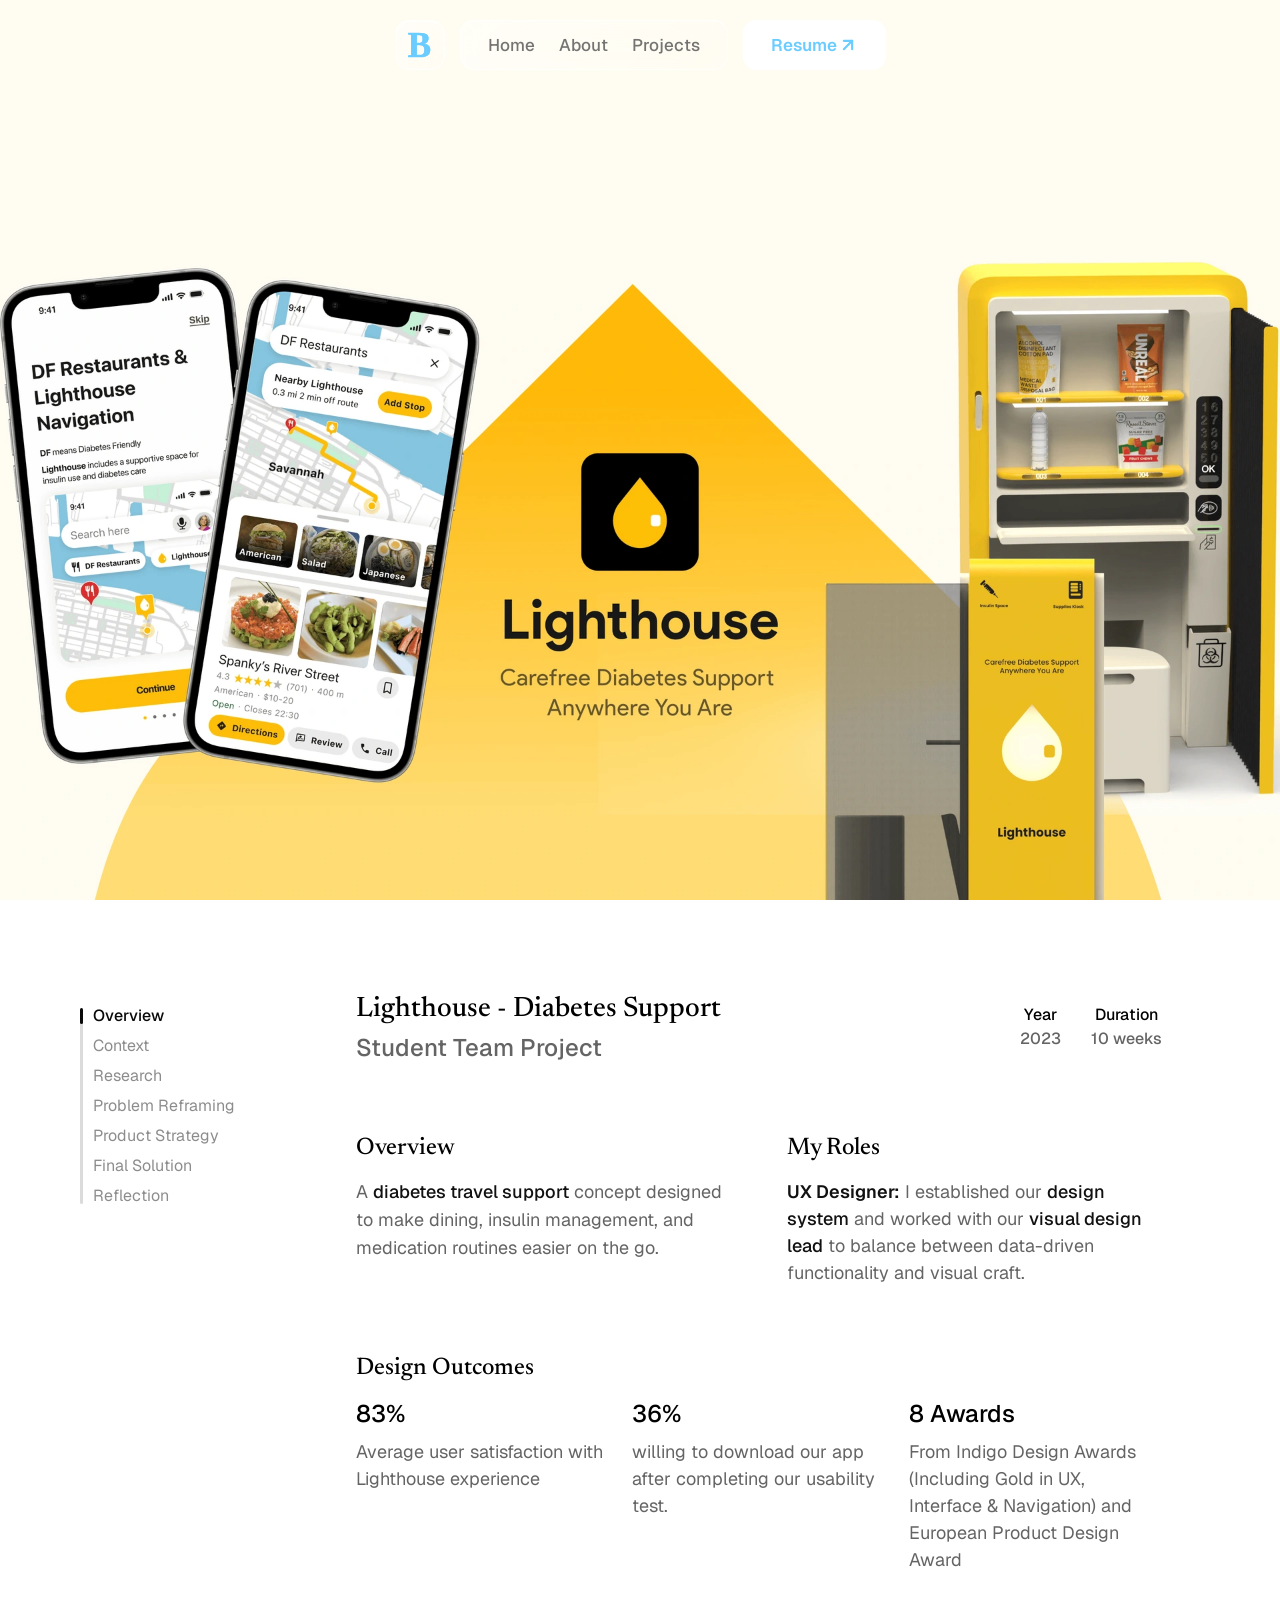
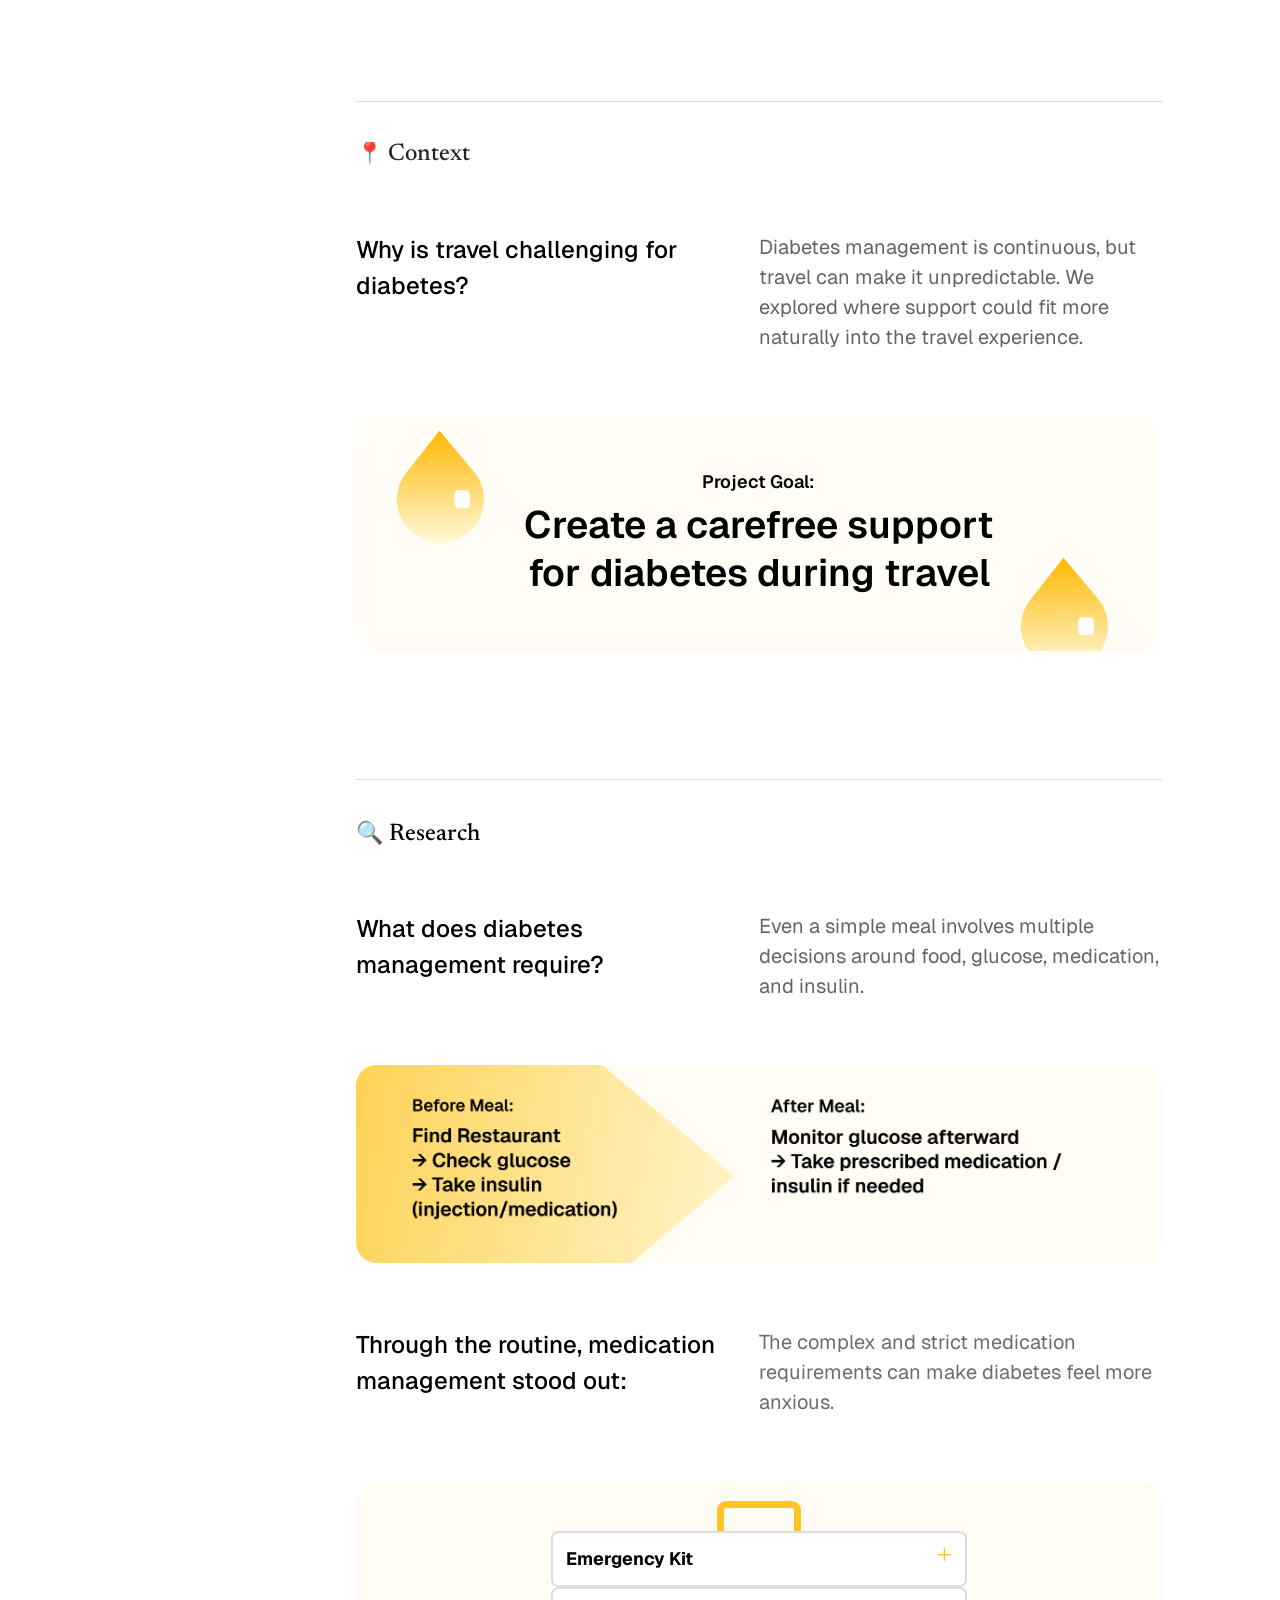
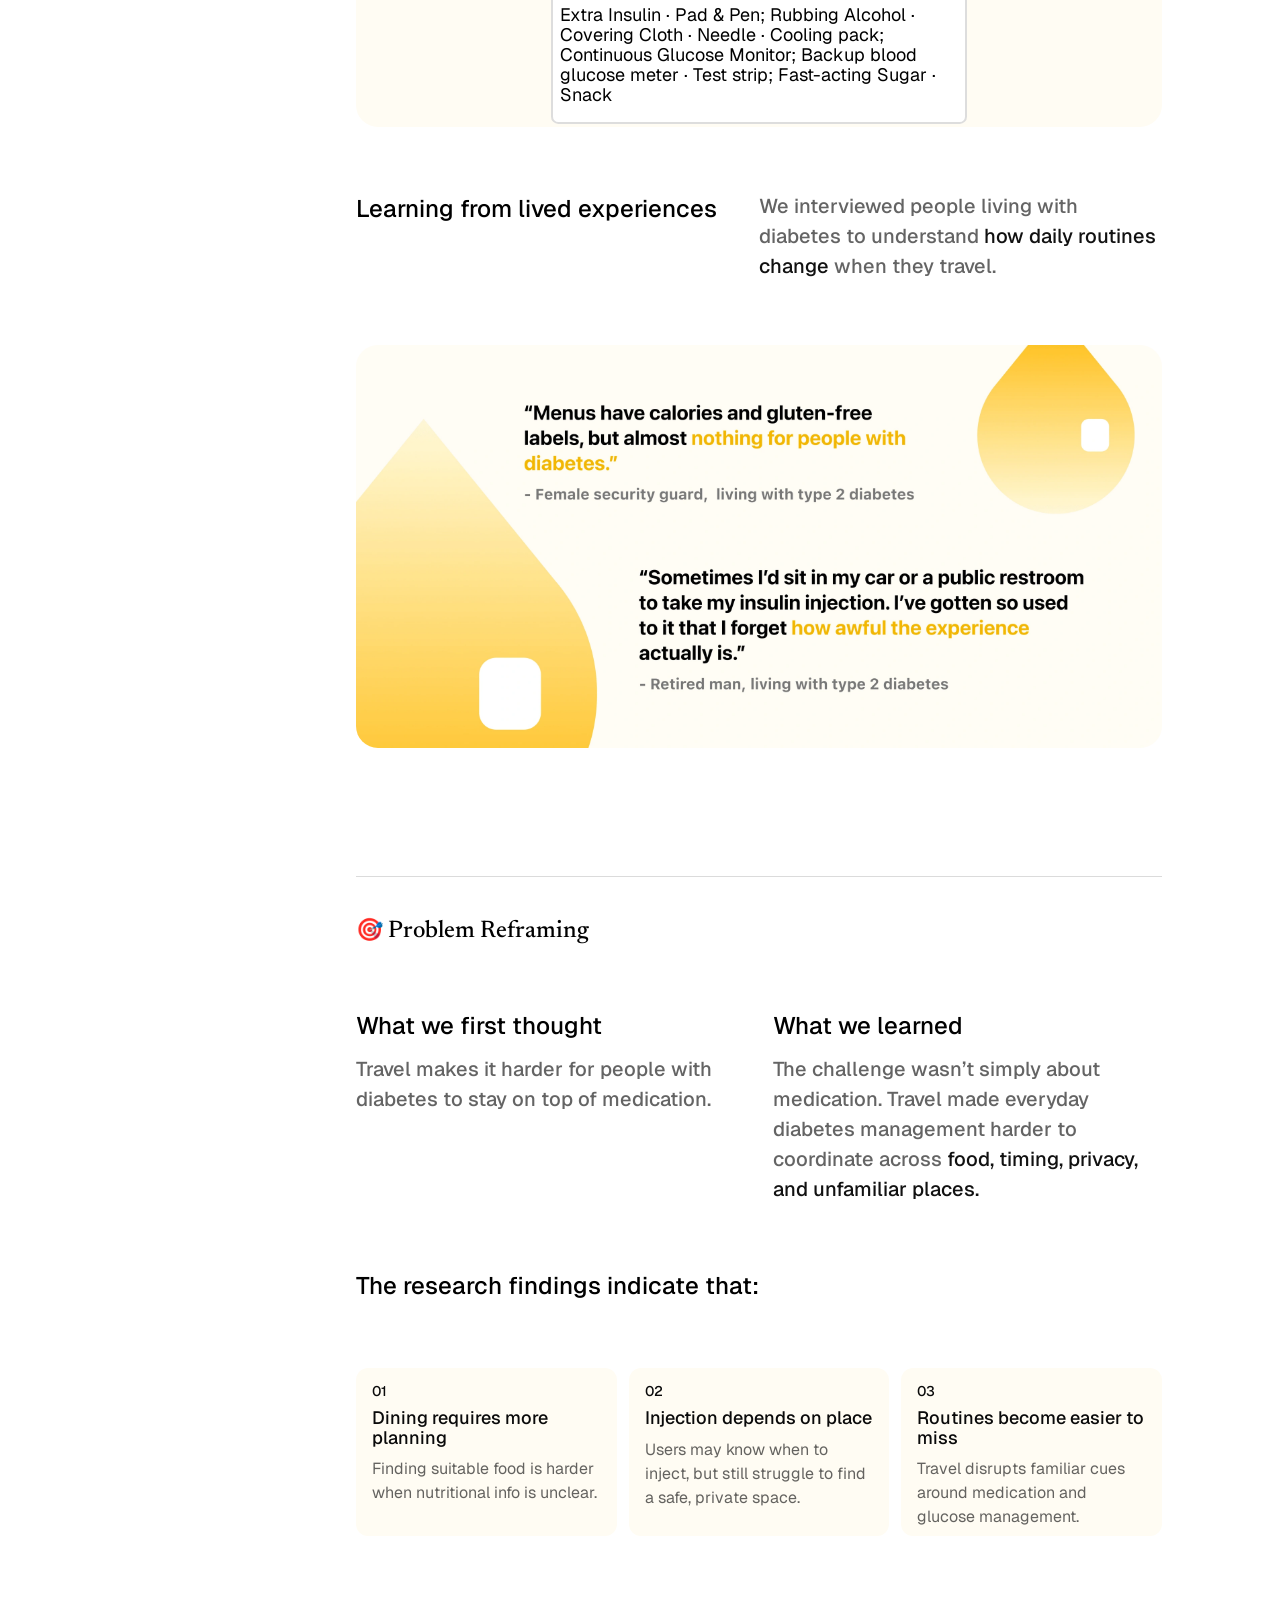
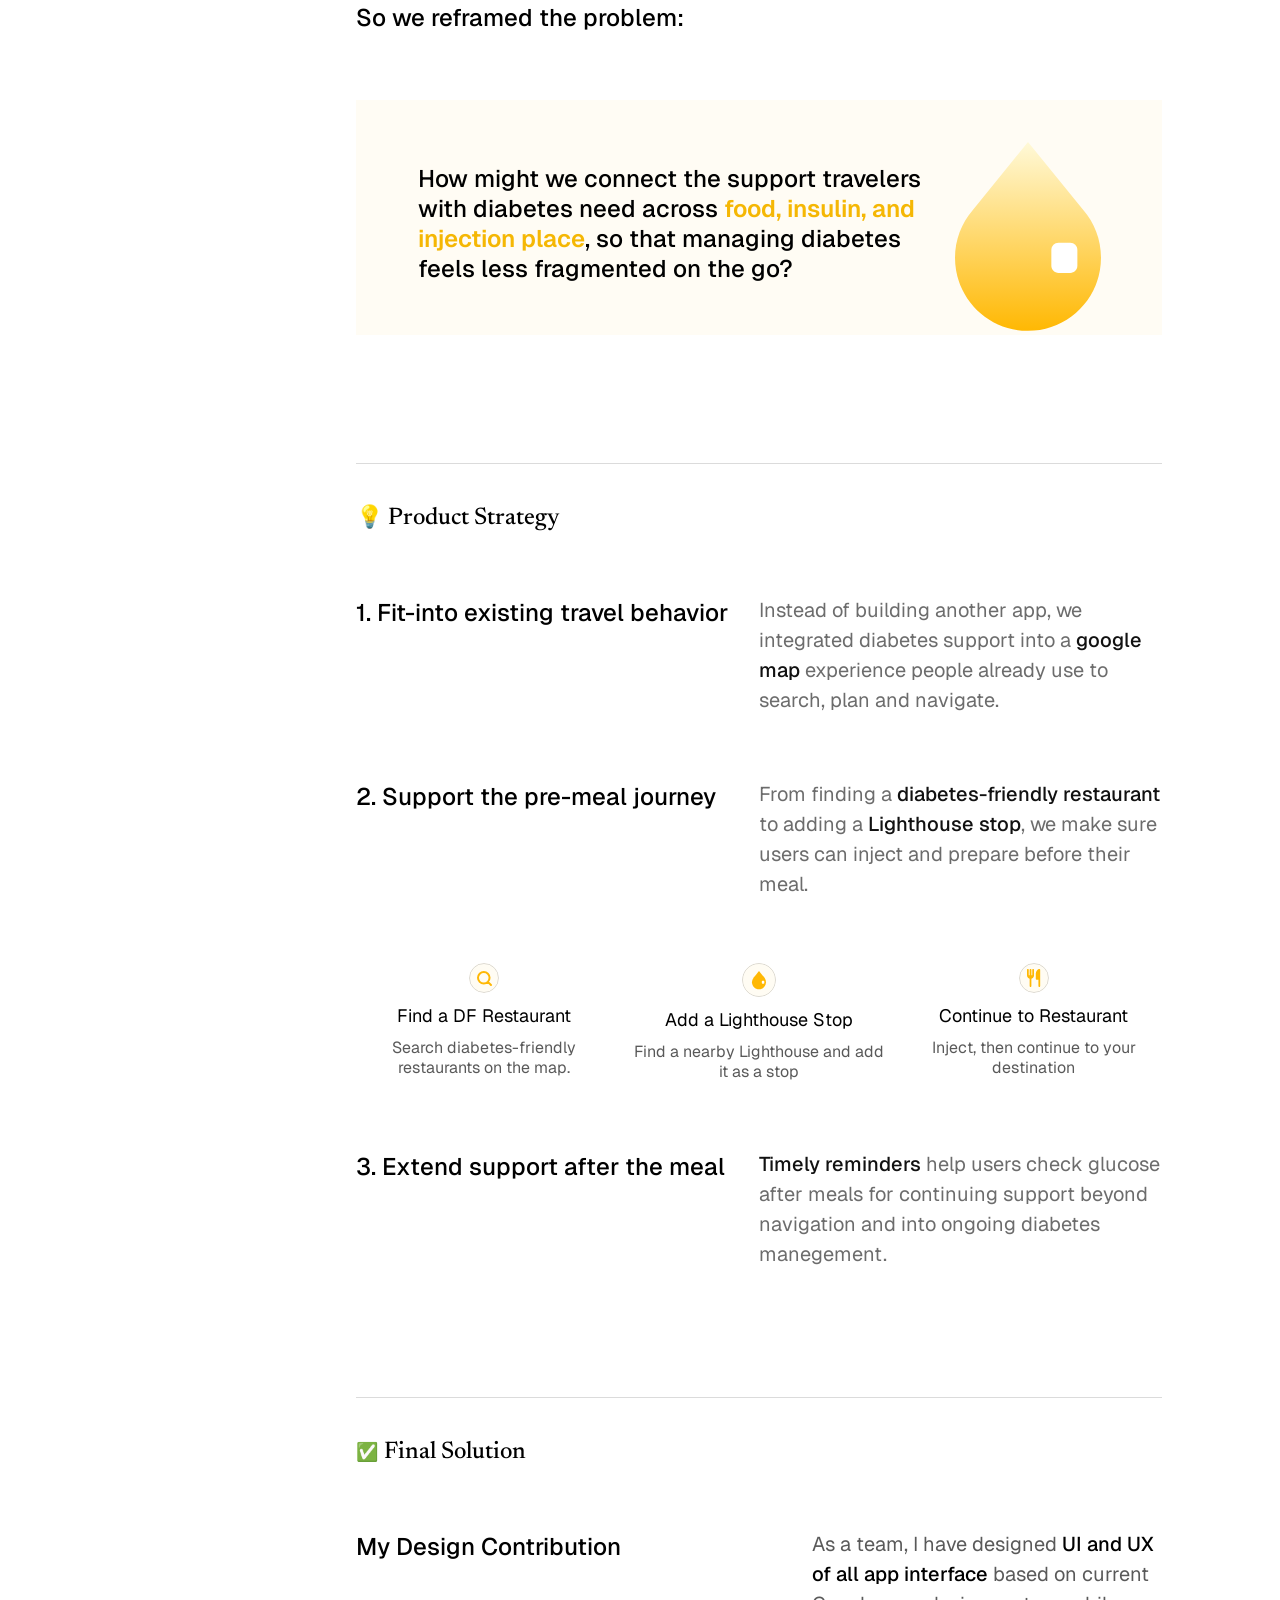
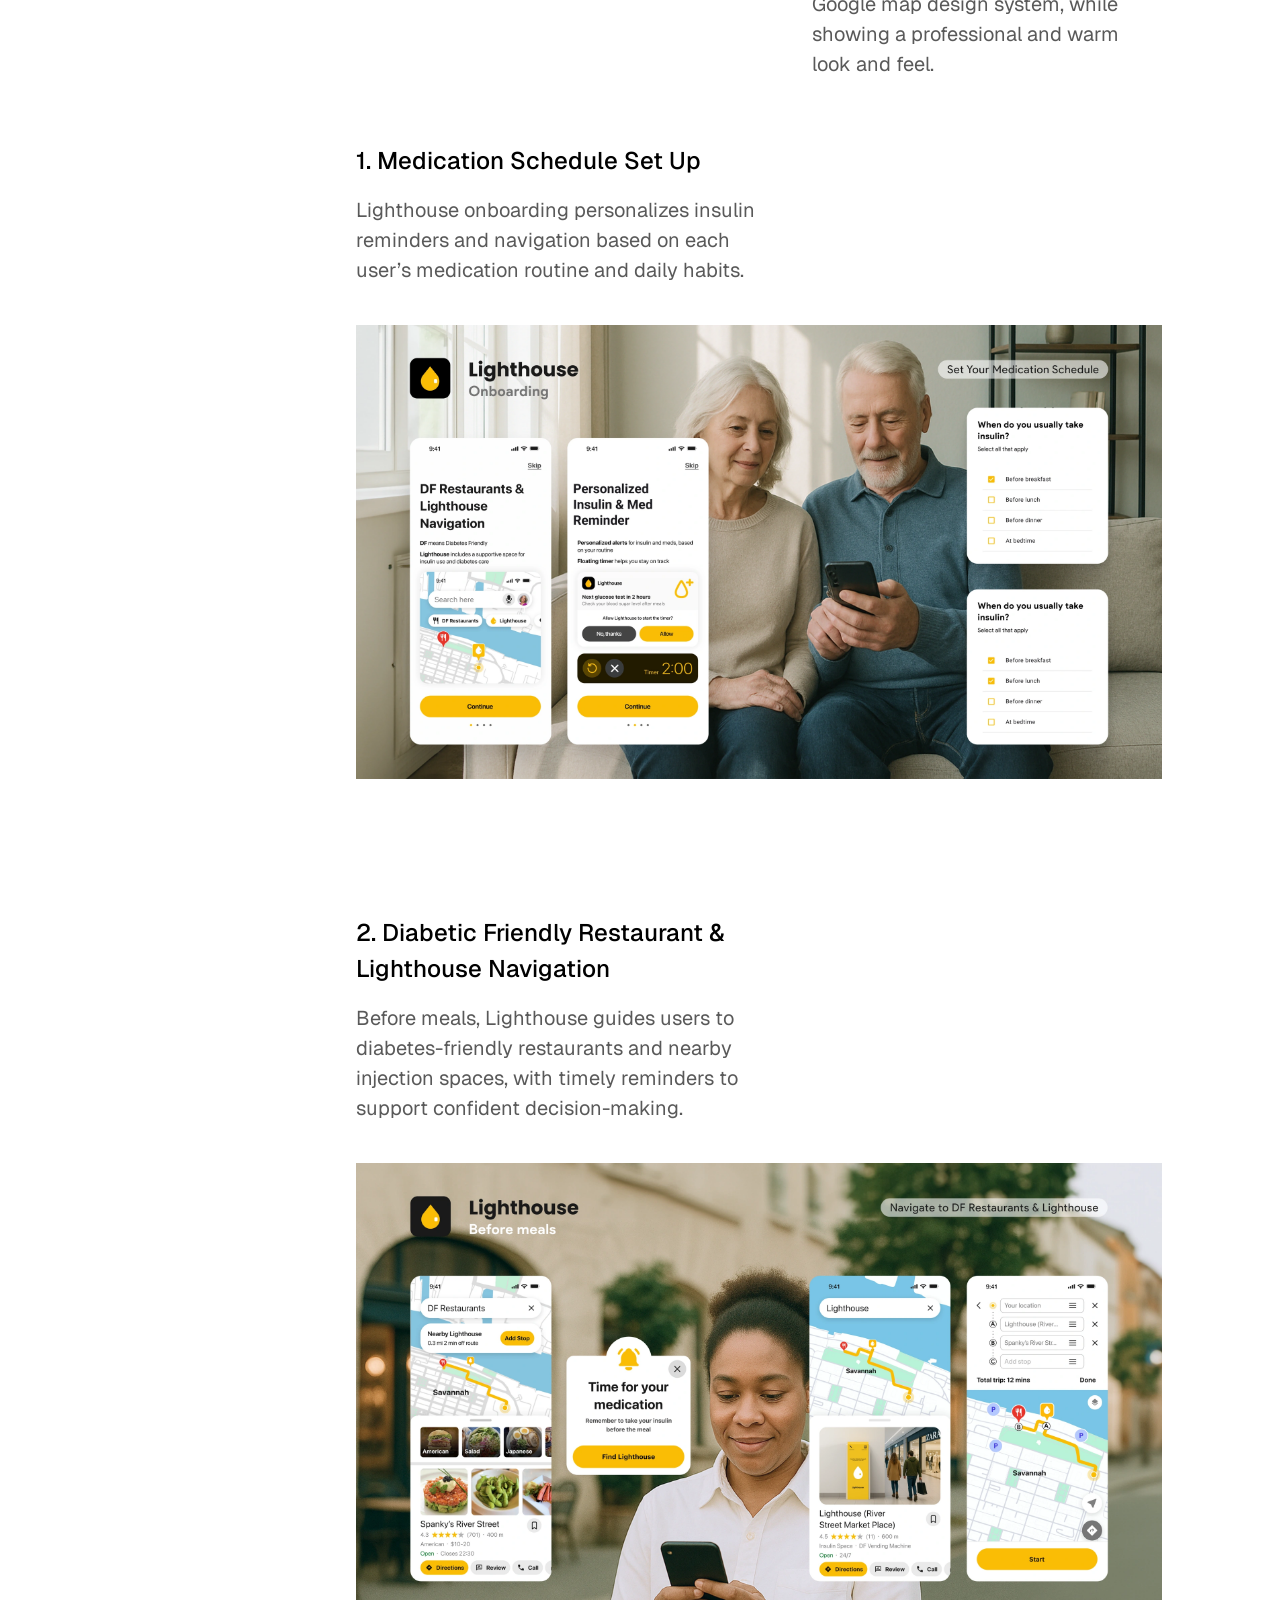
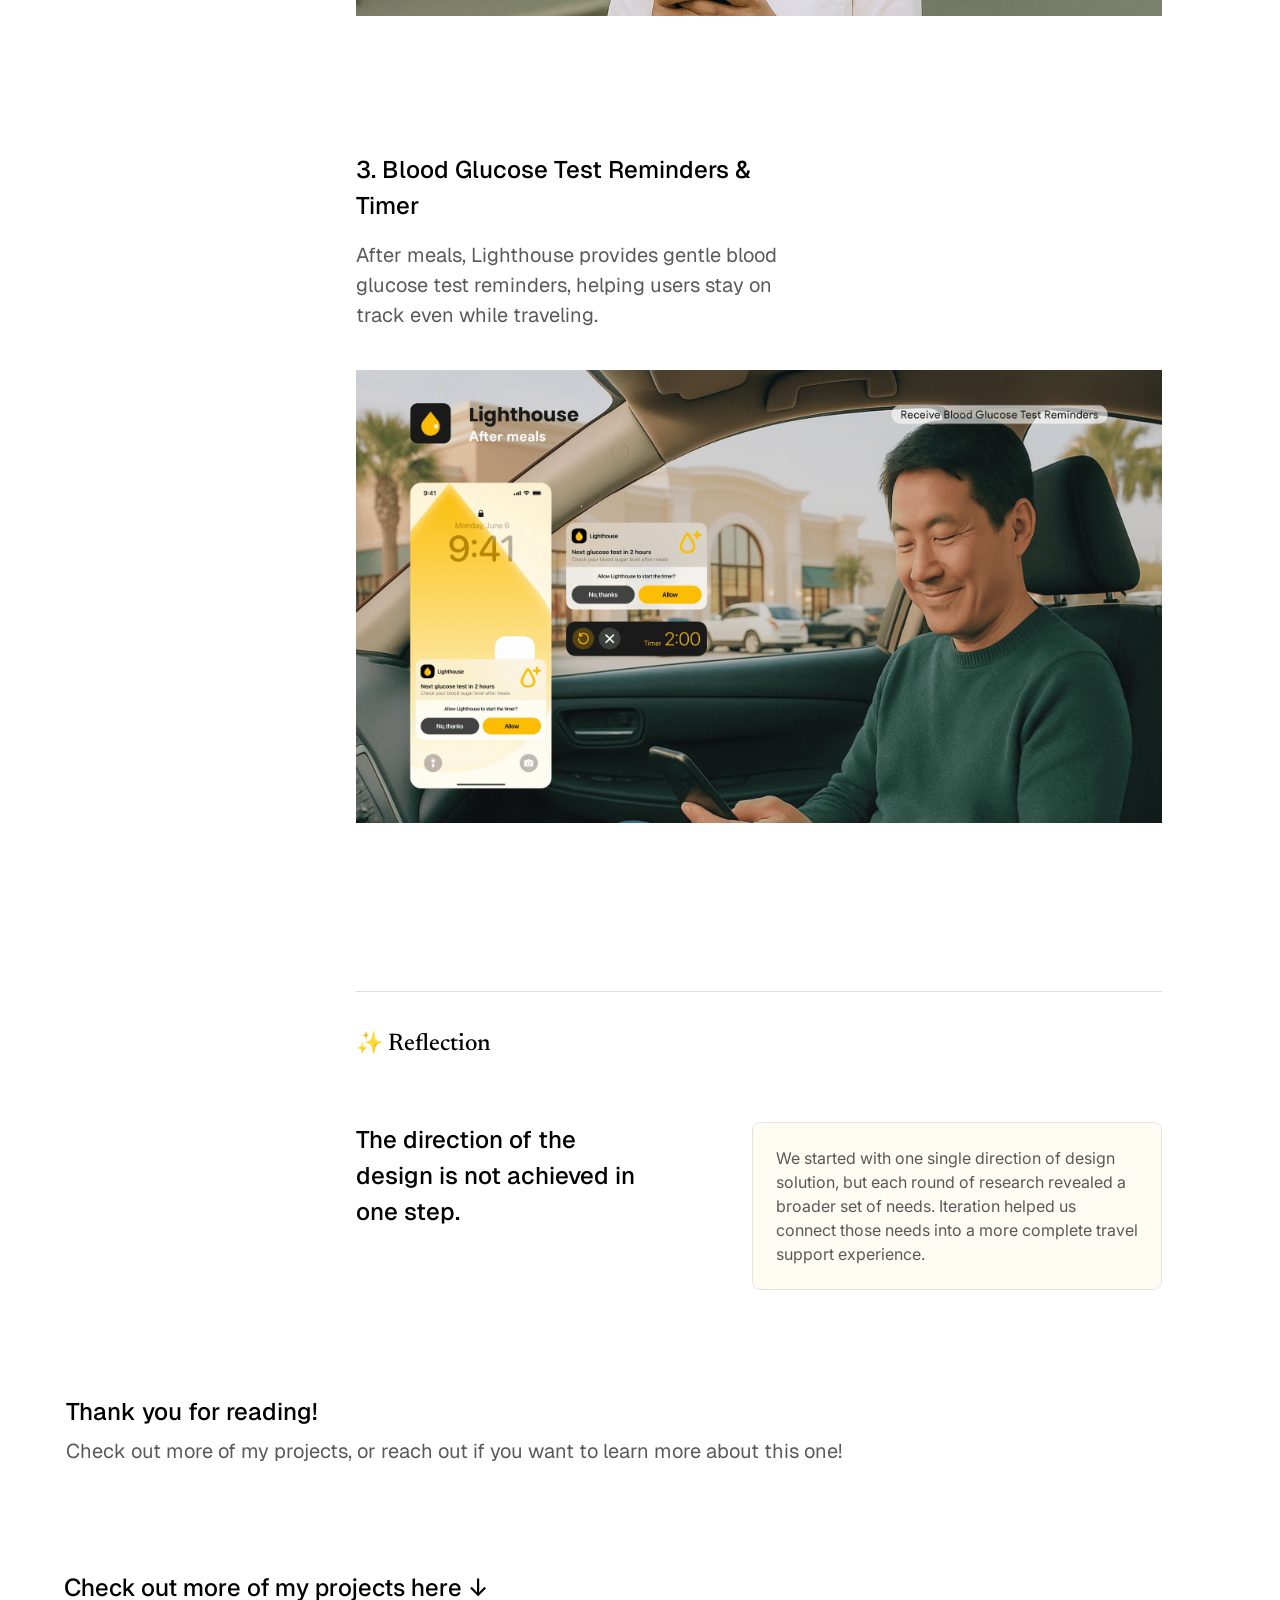
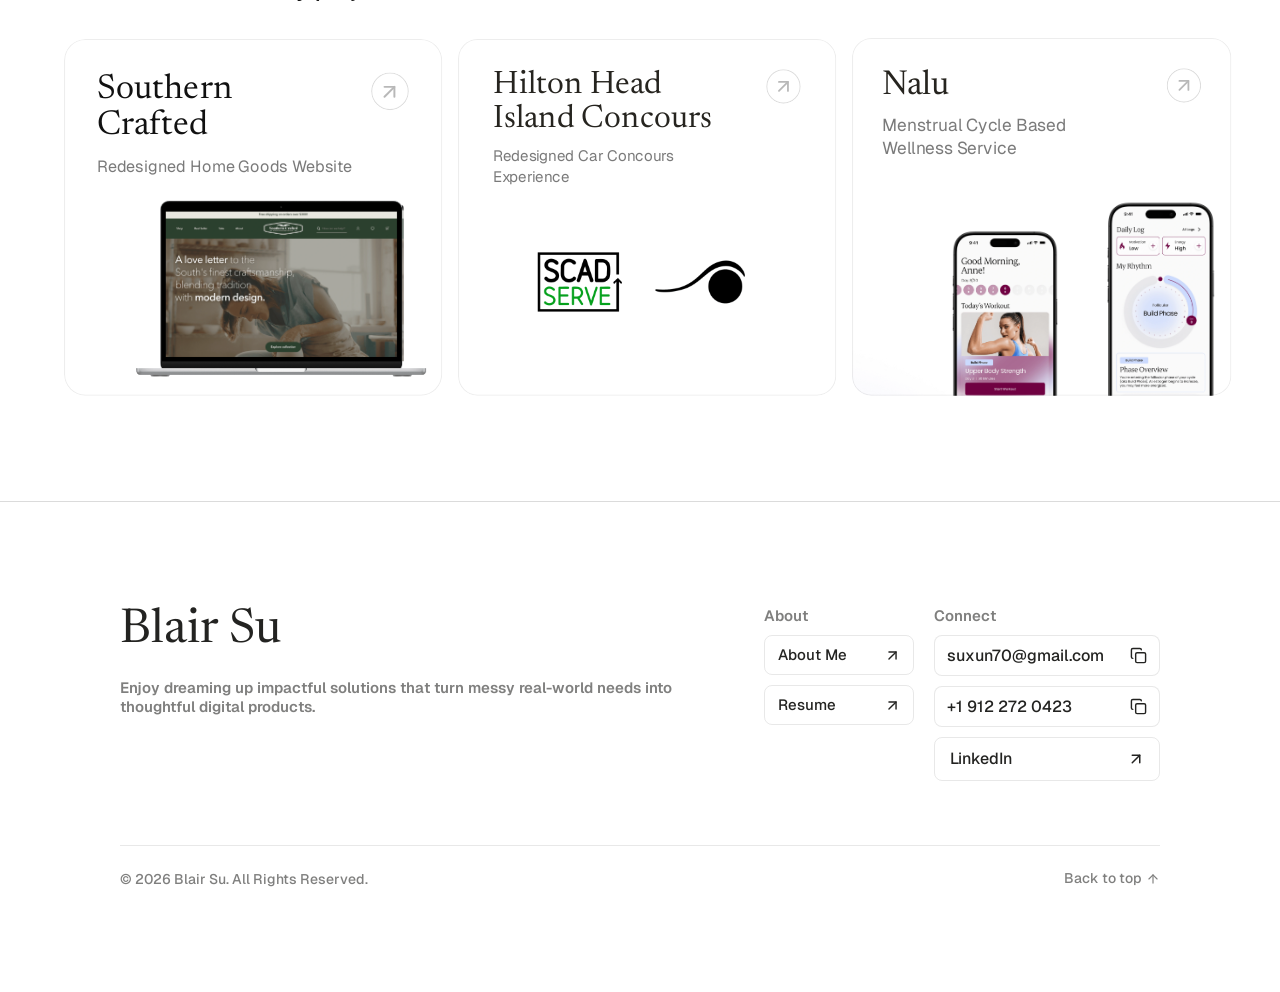
==== commit 8bc1099b: "Refine portfolio layouts, mobile navigation, and About interactions" ====
--- a/project-1-lighthouse/index.html
+++ b/project-1-lighthouse/index.html
@@ -1,5 +1,5 @@
 <!doctype html>
-<html lang="en"><head><meta charset="utf-8"><meta name="viewport" content="width=device-width,initial-scale=1"><base href="../"><title>Lighthouse Case Study | Blair Su</title><meta name="description" content="Lighthouse project case study by Blair Su."><link rel="icon" href="./assets/blair-su-favicon-b.png"><link rel="stylesheet" href="https://fonts.googleapis.com/css2?family=Geist:wght@400;500;600;700&family=Newsreader:opsz,wght@6..72,400;6..72,500;6..72,600&family=Inter:wght@400;500;600;700&display=swap"><link rel="stylesheet" href="./assets/case-studies/layout.css"><link rel="stylesheet" href="./assets/case-studies/behavior.css"><link rel="stylesheet" href="./assets/case-studies/header.css"><link rel="stylesheet" href="./assets/header-hover.css"></head><body><div class="header-blur-layer" aria-hidden="true"></div><nav class="portfolio-header" aria-label="Portfolio navigation"><div class="portfolio-header-layout"><a class="portfolio-header-logo-link w--current" href="./" data-home-reload="" aria-label="Home"><span class="portfolio-header-logo-text" aria-hidden="true">B</span></a><div class="portfolio-header-liquid" aria-label="Primary navigation"><a class="portfolio-header-nav-link w--current" href="./" data-home-reload="">Home</a><a class="portfolio-header-nav-link" href="./about.html">About</a><a class="portfolio-header-nav-link" href="./#selected-projects"="">Projects</a></div><a class="portfolio-header-resume-link" href="https://framerusercontent.com/assets/WrxzQ5XsKj0P0EgS3hBLOZuv2Q.pdf" target="_blank" rel="noopener noreferrer" aria-label="Resume"><span>Resume</span><svg class="portfolio-header-resume-arrow" width="24" height="24" viewBox="0 0 24 24" fill="none" xmlns="http://www.w3.org/2000/svg" aria-hidden="true"><path d="M7 17L17 7" stroke="currentColor" stroke-width="2" stroke-linecap="round" stroke-linejoin="round"></path><path d="M7 7H17V17" stroke="currentColor" stroke-width="2" stroke-linecap="round" stroke-linejoin="round"></path></svg></a><button class="portfolio-header-menu-toggle" type="button" aria-label="Open menu" aria-expanded="false" aria-controls="portfolio-mobile-menu"><span></span><span></span><span></span></button><div class="portfolio-header-mobile-panel" id="portfolio-mobile-menu" aria-hidden="true"><div class="portfolio-mobile-menu-inner"><nav class="portfolio-mobile-menu-primary" aria-label="Mobile primary navigation"><a class="portfolio-header-mobile-link portfolio-mobile-main-link w--current" href="./" data-home-reload="">Home</a><a class="portfolio-header-mobile-link portfolio-mobile-main-link" href="./about.html">About</a></nav><section class="portfolio-mobile-menu-section" aria-label="Project navigation"><h2 class="portfolio-mobile-menu-section-title">Project</h2><a class="portfolio-mobile-project-link" href="./project-1-lighthouse/"><span class="portfolio-mobile-project-icon-wrap"><img src="./assets/mobile-menu-project-icon.svg" alt="" class="portfolio-mobile-project-icon"></span><span class="portfolio-mobile-project-title">Lighthouse<span class="portfolio-mobile-project-time">5 min</span></span></a><a class="portfolio-mobile-project-link" href="./project-2-southerncrafted/"><span class="portfolio-mobile-project-icon-wrap"><img src="./assets/southern-crafted-logo.svg" alt="" class="portfolio-mobile-project-icon"></span><span class="portfolio-mobile-project-title">Southern Crafted<span class="portfolio-mobile-project-time">5 min</span></span></a><a class="portfolio-mobile-project-link" href="./project-4-nalu/"><span class="portfolio-mobile-project-icon-wrap"><img src="./assets/mobile-menu-nalu.png" alt="" class="portfolio-mobile-project-icon"></span><span class="portfolio-mobile-project-title">Nalu<span class="portfolio-mobile-project-time">3 min</span></span></a><a class="portfolio-mobile-project-link" href="./project-3-hhi/"><span class="portfolio-mobile-project-icon-wrap"><img src="./assets/mobile-menu-hhi.png" alt="" class="portfolio-mobile-project-icon"></span><span class="portfolio-mobile-project-title">Hilton Head Island Concours<span class="portfolio-mobile-project-time">4 min</span></span></a></section><section class="portfolio-mobile-menu-section cc-other" aria-label="Other navigation"><h2 class="portfolio-mobile-menu-section-title">Other</h2><a class="portfolio-header-mobile-link portfolio-mobile-other-link cc-resume" href="https://framerusercontent.com/assets/WrxzQ5XsKj0P0EgS3hBLOZuv2Q.pdf" target="_blank" rel="noopener noreferrer"><span>Resume</span><svg class="portfolio-header-mobile-arrow" width="18" height="18" viewBox="0 0 24 24" fill="none" xmlns="http://www.w3.org/2000/svg" aria-hidden="true"><path d="M7 17L17 7" stroke="currentColor" stroke-width="2" stroke-linecap="round" stroke-linejoin="round"></path><path d="M7 7H17V17" stroke="currentColor" stroke-width="2" stroke-linecap="round" stroke-linejoin="round"></path></svg></a></section></div></div></div></nav><a class="case-skip" href="#overview">Skip to case study</a><div class="case-breakpoint case-desktop"><div class="case-node s198" data-source="FJjlINqC5" data-layer="Desktop"><div class="case-node s125" data-source="NDxL_lh3O" data-layer="Room to Breathe Page"><div class="case-node s1" data-source="tAloOmuzT" data-layer="S1 Introduction" id="desktop-overview" data-anchor="overview"><div class="case-node s0" data-source="X5a2FZDSW" data-layer="72" role="img" aria-label="72"></div></div><div class="case-node s122" data-source="Spu0hWFQM" data-layer="Case Study Body"><nav class="case-node s2" aria-label="Case study sections"><div class="case-sections"><a href="#overview" data-section="overview">Overview</a><a href="#context" data-section="context">Context</a><a href="#research" data-section="research">Research</a><a href="#problem-reframing" data-section="problem-reframing">Problem Reframing</a><a href="#product-strategy" data-section="product-strategy">Product Strategy</a><a href="#design-process" data-section="design-process">Final Solution</a><a href="#reflection" data-section="reflection">Reflection</a></div></nav><article class="case-node s121" data-source="EoZrQWnKY" data-layer="Article Content"><div class="case-node s11" data-source="XpPivp9Ex" data-layer="Top"><div class="case-node s6" data-source="yA4xRdRJQ" data-layer="Title"><div class="case-node s4" data-source="Mtbfzh2Hg"><p class="s3"><span class="s3">Lighthouse - Diabetes Support</span></p></div><div class="case-node s5" data-source="j18O2FBuj"><p class="s3"><span class="s3">Student Team Project</span></p></div></div><div class="case-node s10" data-source="jUtKSD4Bo" data-layer="Time"><div class="case-node s9" data-source="N08cYjhir" data-layer="Year"><div class="case-node s7" data-source="w4aDb9GUC"><p class="s3"><span class="s3">Year</span></p></div><div class="case-node s8" data-source="RNgLFOLrb"><p class="s3"><span class="s3">2023</span></p></div></div><div class="case-node s9" data-source="RiG35PPi4" data-layer="Duration"><div class="case-node s7" data-source="nP1ssrF3i"><p class="s3"><span class="s3">Duration</span></p></div><div class="case-node s8" data-source="sJEqZeRGA"><p class="s3"><span class="s3">10 weeks</span></p></div></div></div></div><div class="case-node s20" data-source="T6Pb3qaCH" data-layer="Overview and Roles"><div class="case-node s16" data-source="OEI702Lxy" data-layer="Overview Text"><div class="case-node s12" data-source="UBziBP_vx"><p class="s3"><span class="s3">Overview</span></p></div><div class="case-node s15" data-source="Q8dCJe4Il"><p class="s3"><span class="s13">A </span><span class="s14">diabetes travel support</span><span class="s13"> concept designed to make dining, insulin management, and medication routines easier on the go.</span></p></div></div><div class="case-node s16" data-source="uYMl3KENS" data-layer="Roles Text"><div class="case-node s12" data-source="sqPBYrCvf"><p class="s3"><span class="s3">My Roles</span></p></div><div class="case-node s19" data-source="r9Mp50xbA"><p class="s3"><span class="s17">UX Designer:</span><span class="s13"> I established our </span><span class="s18">design system</span><span class="s13"> and worked with our </span><span class="s18">visual design lead</span><span class="s13"> to balance between data-driven functionality and visual craft.</span></p></div></div></div><div class="case-node s27" data-source="gURrmVGgs" data-layer="Outcomes"><div class="case-node s21" data-source="ExqBek8Tx"><p class="s3"><span class="s3">Design Outcomes</span></p></div><div class="case-node s26" data-source="guFKAYK3E"><div class="case-node s24" data-source="iJbMXEBTo"><div class="case-node s22" data-source="s2WHmsgtn"><p class="s3"><span class="s3">83%</span></p></div><div class="case-node s23" data-source="oC9M7d5Bw"><p class="s3"><span class="s3">Average user satisfaction with Lighthouse experience</span></p></div></div><div class="case-node s24" data-source="ey8ecHYoI"><div class="case-node s22" data-source="SATJyiHNX"><p class="s3"><span class="s3">36%</span></p></div><div class="case-node s23" data-source="owyK22Ouz"><p class="s3"><span class="s3">willing to download our app after completing our usability test.</span></p></div></div><div class="case-node s25" data-source="bQcDgQEuB"><div class="case-node s22" data-source="CHS3yTXD4"><p class="s3"><span class="s3">8 Awards</span></p></div><div class="case-node s23" data-source="t6g_Hz2RV"><p class="s3"><span class="s3">From </span><a class="s3" href="https://www.indigoaward.com/winners/8999">Indigo Design Awards</a><span class="s3"> (Including Gold in UX, Interface &amp; Navigation) and </span><a class="s3" href="https://www.productdesignaward.eu/winners/epda/2024/12122/">European Product Design Award </a></p></div></div></div></div><div class="case-node s41" data-source="iuEUYvIGz" data-layer="Section At a Glance" id="desktop-context" data-anchor="context"><div class="case-node s28" data-source="gsjMN_xbj" data-layer="Divider"></div><div class="case-node s27" data-source="SBCewBluh"><div class="case-node s31" data-source="w4AXOMuPA" id="desktop-context-title" data-anchor="context-title"><p class="s3"><span class="s29">📍</span><span class="s30"> Context</span></p></div><div class="case-node s34" data-source="CSqB9JVa8"><div class="case-node s32" data-source="JWPUe_fDV"><p class="s3"><span class="s3">Why is travel challenging for diabetes?</span></p></div><div class="case-node s33" data-source="nZqejyn5E"><p class="s3"><span class="s3">Diabetes management is continuous, but travel can make it unpredictable. We explored where support could fit more naturally into the travel experience.</span></p></div></div></div><div class="case-node s40" data-source="fQrYjZviA" data-layer="8 What do they really want?"><div class="case-node s35" data-source="jfAluTk7R" data-layer="Frame 1707480215"><svg width="211" height="271" viewBox="0 0 211 271" fill="none" xmlns="http://www.w3.org/2000/svg">
+<html lang="en"><head><meta charset="utf-8"><meta name="viewport" content="width=device-width,initial-scale=1"><base href="../"><title>Lighthouse Case Study | Blair Su</title><meta name="description" content="Lighthouse project case study by Blair Su."><link rel="icon" href="./assets/blair-su-favicon-b.png"><link rel="stylesheet" href="https://fonts.googleapis.com/css2?family=Geist:wght@400;500;600;700&family=Newsreader:opsz,wght@6..72,400;6..72,500;6..72,600&family=Inter:wght@400;500;600;700&display=swap"><link rel="stylesheet" href="./assets/case-studies/layout.css"><link rel="stylesheet" href="./assets/case-studies/behavior.css?v=desktop-title-gap-10"><link rel="stylesheet" href="./assets/case-studies/header.css"><link rel="stylesheet" href="./assets/header-hover.css?v=mobile-project-title-16"></head><body><div class="header-blur-layer" aria-hidden="true"></div><nav class="portfolio-header" aria-label="Portfolio navigation"><div class="portfolio-header-layout"><a class="portfolio-header-logo-link w--current" href="./" data-home-reload="" aria-label="Home"><span class="portfolio-header-logo-text" aria-hidden="true">B</span></a><div class="portfolio-header-liquid" aria-label="Primary navigation"><a class="portfolio-header-nav-link w--current" href="./" data-home-reload="">Home</a><a class="portfolio-header-nav-link" href="./about.html">About</a><a class="portfolio-header-nav-link" href="./#selected-projects"="">Projects</a></div><a class="portfolio-header-resume-link" href="https://framerusercontent.com/assets/WrxzQ5XsKj0P0EgS3hBLOZuv2Q.pdf" target="_blank" rel="noopener noreferrer" aria-label="Resume"><span>Resume</span><svg class="portfolio-header-resume-arrow" width="24" height="24" viewBox="0 0 24 24" fill="none" xmlns="http://www.w3.org/2000/svg" aria-hidden="true"><path d="M7 17L17 7" stroke="currentColor" stroke-width="2" stroke-linecap="round" stroke-linejoin="round"></path><path d="M7 7H17V17" stroke="currentColor" stroke-width="2" stroke-linecap="round" stroke-linejoin="round"></path></svg></a><button class="portfolio-header-menu-toggle" type="button" aria-label="Open menu" aria-expanded="false" aria-controls="portfolio-mobile-menu"><span></span><span></span><span></span></button><div class="portfolio-header-mobile-panel" id="portfolio-mobile-menu" aria-hidden="true"><div class="portfolio-mobile-menu-inner"><nav class="portfolio-mobile-menu-primary" aria-label="Mobile primary navigation"><a class="portfolio-header-mobile-link portfolio-mobile-main-link w--current" href="./" data-home-reload="">Home</a><a class="portfolio-header-mobile-link portfolio-mobile-main-link" href="./about.html">About</a></nav><section class="portfolio-mobile-menu-section" aria-label="Project navigation"><h2 class="portfolio-mobile-menu-section-title">Project</h2><a class="portfolio-mobile-project-link" href="./project-1-lighthouse/"><span class="portfolio-mobile-project-icon-wrap"><img src="./assets/mobile-menu-project-icon.svg" alt="" class="portfolio-mobile-project-icon"></span><span class="portfolio-mobile-project-title">Lighthouse<span class="portfolio-mobile-project-time">5 min</span></span></a><a class="portfolio-mobile-project-link" href="./project-2-southerncrafted/"><span class="portfolio-mobile-project-icon-wrap"><img src="./assets/southern-crafted-logo.svg" alt="" class="portfolio-mobile-project-icon"></span><span class="portfolio-mobile-project-title">Southern Crafted<span class="portfolio-mobile-project-time">5 min</span></span></a><a class="portfolio-mobile-project-link" href="./project-3-hhi/"><span class="portfolio-mobile-project-icon-wrap"><img src="./assets/mobile-menu-hhi.png" alt="" class="portfolio-mobile-project-icon"></span><span class="portfolio-mobile-project-title">Hilton Head Island Concours<span class="portfolio-mobile-project-time">4 min</span></span></a><a class="portfolio-mobile-project-link" href="./project-4-nalu/"><span class="portfolio-mobile-project-icon-wrap"><img src="./assets/mobile-menu-nalu.png" alt="" class="portfolio-mobile-project-icon"></span><span class="portfolio-mobile-project-title">Nalu<span class="portfolio-mobile-project-time">3 min</span></span></a></section><section class="portfolio-mobile-menu-section cc-other" aria-label="Other navigation"><h2 class="portfolio-mobile-menu-section-title">Other</h2><a class="portfolio-header-mobile-link portfolio-mobile-other-link cc-resume" href="https://framerusercontent.com/assets/WrxzQ5XsKj0P0EgS3hBLOZuv2Q.pdf" target="_blank" rel="noopener noreferrer"><span>Resume</span><svg class="portfolio-header-mobile-arrow" width="18" height="18" viewBox="0 0 24 24" fill="none" xmlns="http://www.w3.org/2000/svg" aria-hidden="true"><path d="M7 17L17 7" stroke="currentColor" stroke-width="2" stroke-linecap="round" stroke-linejoin="round"></path><path d="M7 7H17V17" stroke="currentColor" stroke-width="2" stroke-linecap="round" stroke-linejoin="round"></path></svg></a></section></div></div></div></nav><a class="case-skip" href="#overview">Skip to case study</a><div class="case-breakpoint case-desktop"><div class="case-node s198" data-source="FJjlINqC5" data-layer="Desktop"><div class="case-node s125" data-source="NDxL_lh3O" data-layer="Room to Breathe Page"><div class="case-node s1" data-source="tAloOmuzT" data-layer="S1 Introduction" id="desktop-overview" data-anchor="overview"><div class="case-node s0" data-source="X5a2FZDSW" data-layer="72" role="img" aria-label="72"></div></div><div class="case-node s412" data-source="Spu0hWFQM" data-layer="Case Study Body"><nav class="case-node s2" aria-label="Case study sections"><div class="case-sections"><a href="#overview" data-section="overview">Overview</a><a href="#context" data-section="context">Context</a><a href="#research" data-section="research">Research</a><a href="#problem-reframing" data-section="problem-reframing">Problem Reframing</a><a href="#product-strategy" data-section="product-strategy">Product Strategy</a><a href="#design-process" data-section="design-process">Final Solution</a><a href="#reflection" data-section="reflection">Reflection</a></div></nav><article class="case-node s411" data-source="EoZrQWnKY" data-layer="Article Content"><div class="case-node s11" data-source="XpPivp9Ex" data-layer="Top"><div class="case-node s6" data-source="yA4xRdRJQ" data-layer="Title"><div class="case-node s4" data-source="Mtbfzh2Hg"><p class="s3"><span class="s3">Lighthouse - Diabetes Support</span></p></div><div class="case-node s5" data-source="j18O2FBuj"><p class="s3"><span class="s3">Student Team Project</span></p></div></div><div class="case-node s10" data-source="jUtKSD4Bo" data-layer="Time"><div class="case-node s9" data-source="N08cYjhir" data-layer="Year"><div class="case-node s7" data-source="w4aDb9GUC"><p class="s3"><span class="s3">Year</span></p></div><div class="case-node s8" data-source="RNgLFOLrb"><p class="s3"><span class="s3">2023</span></p></div></div><div class="case-node s9" data-source="RiG35PPi4" data-layer="Duration"><div class="case-node s7" data-source="nP1ssrF3i"><p class="s3"><span class="s3">Duration</span></p></div><div class="case-node s8" data-source="sJEqZeRGA"><p class="s3"><span class="s3">10 weeks</span></p></div></div></div></div><div class="case-node s20" data-source="T6Pb3qaCH" data-layer="Overview and Roles"><div class="case-node s16" data-source="OEI702Lxy" data-layer="Overview Text"><div class="case-node s12" data-source="UBziBP_vx"><p class="s3"><span class="s3">Overview</span></p></div><div class="case-node s15" data-source="Q8dCJe4Il"><p class="s3"><span class="s13">A </span><span class="s14">diabetes travel support</span><span class="s13"> concept designed to make dining, insulin management, and medication routines easier on the go.</span></p></div></div><div class="case-node s16" data-source="uYMl3KENS" data-layer="Roles Text"><div class="case-node s12" data-source="sqPBYrCvf"><p class="s3"><span class="s3">My Roles</span></p></div><div class="case-node s19" data-source="r9Mp50xbA"><p class="s3"><span class="s17">UX Designer:</span><span class="s13"> I established our </span><span class="s18">design system</span><span class="s13"> and worked with our </span><span class="s18">visual design lead</span><span class="s13"> to balance between data-driven functionality and visual craft.</span></p></div></div></div><div class="case-node s27" data-source="gURrmVGgs" data-layer="Outcomes"><div class="case-node s21" data-source="ExqBek8Tx"><p class="s3"><span class="s3">Design Outcomes</span></p></div><div class="case-node s26" data-source="guFKAYK3E"><div class="case-node s24" data-source="iJbMXEBTo"><div class="case-node s22" data-source="s2WHmsgtn"><p class="s3"><span class="s3">83%</span></p></div><div class="case-node s23" data-source="oC9M7d5Bw"><p class="s3"><span class="s3">Average user satisfaction with Lighthouse experience</span></p></div></div><div class="case-node s24" data-source="ey8ecHYoI"><div class="case-node s22" data-source="SATJyiHNX"><p class="s3"><span class="s3">36%</span></p></div><div class="case-node s23" data-source="owyK22Ouz"><p class="s3"><span class="s3">willing to download our app after completing our usability test.</span></p></div></div><div class="case-node s25" data-source="bQcDgQEuB"><div class="case-node s22" data-source="CHS3yTXD4"><p class="s3"><span class="s3">8 Awards</span></p></div><div class="case-node s23" data-source="t6g_Hz2RV"><p class="s3"><span class="s3">From </span><a class="s3" href="https://www.indigoaward.com/winners/8999">Indigo Design Awards</a><span class="s3"> (Including Gold in UX, Interface &amp; Navigation) and </span><a class="s3" href="https://www.productdesignaward.eu/winners/epda/2024/12122/">European Product Design Award </a></p></div></div></div></div><div class="case-node s41" data-source="iuEUYvIGz" data-layer="Section At a Glance" id="desktop-context" data-anchor="context"><div class="case-node s28" data-source="gsjMN_xbj" data-layer="Divider"></div><div class="case-node s27" data-source="SBCewBluh"><div class="case-node s31" data-source="w4AXOMuPA" id="desktop-context-title" data-anchor="context-title"><p class="s3"><span class="s29">📍</span><span class="s30"> Context</span></p></div><div class="case-node s34" data-source="CSqB9JVa8"><div class="case-node s32" data-source="JWPUe_fDV"><p class="s3"><span class="s3">Why is travel challenging for diabetes?</span></p></div><div class="case-node s33" data-source="nZqejyn5E"><p class="s3"><span class="s3">Diabetes management is continuous, but travel can make it unpredictable. We explored where support could fit more naturally into the travel experience.</span></p></div></div></div><div class="case-node s40" data-source="fQrYjZviA" data-layer="8 What do they really want?"><div class="case-node s35" data-source="jfAluTk7R" data-layer="Frame 1707480215"><svg width="211" height="271" viewBox="0 0 211 271" fill="none" xmlns="http://www.w3.org/2000/svg">
 <path d="M183.149 96.5553C199.222 114.513 209.137 138.129 209.51 164.119C210.333 221.322 164.628 268.361 107.424 269.183C50.2213 270.006 3.18239 224.301 2.35985 167.097C1.98908 141.312 11.073 117.592 26.4023 99.2389L103.575 1.48934L183.149 96.5553Z" fill="url(#paint0_linear_240_9950)"/>
 <path d="M165.534 143.257L148.892 143.496C143.288 143.577 138.811 148.184 138.892 153.788L139.218 176.48C139.299 182.083 143.907 186.561 149.51 186.48L166.153 186.241C171.756 186.16 176.233 181.552 176.152 175.949L175.826 153.257C175.745 147.653 171.138 143.176 165.534 143.257Z" fill="white"/>
 <defs>
@@ -39,7 +39,7 @@
 </linearGradient>
 </defs>
 </svg>
-</div><div class="case-node s87" data-source="vhmAdgmwg" data-layer="insulin?"><p class="s3"><span class="s85">How might we connect the support travelers with diabetes need across </span><span class="s86">food, insulin, and injection place</span><span class="s85">, so that managing diabetes feels less fragmented on the go?</span></p></div></div><div class="case-node s41" data-source="Leug6BTnI" data-layer="Section Concept" id="desktop-product-strategy" data-anchor="product-strategy"><div class="case-node s28" data-source="dUyCMrvZL" data-layer="Divider"></div><div class="case-node s45" data-source="mek5HpHAZ" id="desktop-product-strategy-title" data-anchor="product-strategy-title"><p class="s3"><span class="s42">💡</span><span class="s75"> </span><span class="s44">Product Strategy</span></p></div><div class="case-node s34" data-source="VjW5hnfVc"><div class="case-node s56" data-source="Mn39P8Uep"><p class="s3"><span class="s3">1. Fit-into existing travel behavior</span></p></div><div class="case-node s90" data-source="yFEgay0j1"><p class="s3"><span class="s89">Instead of building another app, we integrated diabetes support into a </span><span class="s14">google map</span><span class="s89"> experience people already use to search, plan and navigate. </span></p></div></div><div class="case-node s34" data-source="Uoxh41iqD"><div class="case-node s56" data-source="VRrLMTzsH"><p class="s3"><span class="s3">2. Support the pre-meal journey</span></p></div><div class="case-node s90" data-source="MYZvFgdu2"><p class="s3"><span class="s89">From finding a </span><span class="s14">diabetes-friendly restaurant</span><span class="s89"> to adding a </span><span class="s14">Lighthouse stop</span><span class="s89">, we make sure users can inject and prepare before their meal. </span></p></div></div><div class="case-node s68" data-source="cdePHyQ_T" data-layer="Frame 1707480221"><div class="case-node s95" data-source="zAu_pey5E" data-layer="Frame 1707480218"><div class="case-node s92" data-source="yLA5gDFez"><div class="case-node s91" data-source="OO4wXVWzz"><svg viewBox="0 0 13 13" xmlns="http://www.w3.org/2000/svg" width="13" height="13" fill="none" overflow="visible"><path d="M 5.778 11.556 C 8.969 11.556 11.556 8.969 11.556 5.778 C 11.556 2.587 8.969 0 5.778 0 C 2.587 0 0 2.587 0 5.778 C 0 8.969 2.587 11.556 5.778 11.556 Z M 13 13 L 9.858 9.858" fill="transparent" stroke-width="2" stroke="rgb(255, 184, 4)" stroke-linecap="round" stroke-linejoin="round" stroke-dasharray=""></path></svg></div></div><div class="case-node s93" data-source="EHAZZ8mTd" data-layer="Find a DF Restaurant"><p class="s3"><span class="s3">Find a DF Restaurant</span></p></div><div class="case-node s94" data-source="XR0iPuRIh" data-layer="Search diabetes-friendly restaurants on the map."><p class="s3"><span class="s3">Search diabetes-friendly restaurants on the map.</span></p></div></div><div class="case-node s98" data-source="usqokHKWp" data-layer="Frame 1707480219"><div class="case-node s97" data-source="L2fSxZjxm"><div class="case-node s96" data-source="bMRtbQNfu"><svg viewBox="0 0 13.97 18.34" xmlns="http://www.w3.org/2000/svg" width="13.966" height="18.343" fill="none" overflow="visible"><g><path d="M 6.983 18.343 C 10.84 18.343 13.966 15.166 13.966 11.246 C 13.966 7.326 10.84 4.148 6.983 4.148 C 3.126 4.148 0 7.326 0 11.246 C 0 15.166 3.126 18.343 6.983 18.343 Z" fill="rgb(255,184,3)"></path><path d="M 6.986 0 L 1.449 6.922 L 12.52 6.922 Z" fill="rgb(255,184,3)"></path><path d="M 11.626 9.729 L 10.504 9.729 C 10.123 9.732 9.817 10.043 9.82 10.424 L 9.82 11.979 C 9.817 12.36 10.123 12.671 10.504 12.674 L 11.626 12.674 C 12.007 12.671 12.313 12.36 12.31 11.979 L 12.31 10.424 C 12.313 10.043 12.007 9.732 11.626 9.729 Z" fill="rgb(255,255,255)"></path></g></svg></div></div><div class="case-node s93" data-source="th3zLLc5G" data-layer="Add a Lighthouse Stop"><p class="s3"><span class="s3">Add a Lighthouse Stop</span></p></div><div class="case-node s94" data-source="PyGnwWVzO" data-layer="Find a nearby Lighthouse and add it as a stop"><p class="s3"><span class="s3">Find a nearby Lighthouse and add it as a stop</span></p></div></div><div class="case-node s95" data-source="LoyomNo9F" data-layer="Frame 1707480220"><div class="case-node s92" data-source="X1qbhyjDv"><div class="case-node s99" data-source="ZgVkH8sUx"><svg viewBox="0 0 13.2 18" xmlns="http://www.w3.org/2000/svg" width="13.201" height="18.001" fill="none" overflow="visible"><path d="M 2.64 6.3 L 2.64 0.9 C 2.635 0.663 2.725 0.434 2.891 0.265 C 3.056 0.095 3.283 0 3.52 0 C 3.757 -0.005 3.984 0.089 4.147 0.26 C 4.317 0.433 4.401 0.646 4.4 0.9 L 4.4 6.3 L 5.28 6.3 L 5.28 0.9 C 5.275 0.663 5.365 0.434 5.531 0.265 C 5.696 0.095 5.923 0 6.16 0 C 6.397 -0.005 6.624 0.089 6.787 0.26 C 6.957 0.433 7.041 0.646 7.04 0.9 L 7.04 6.3 C 7.04 7.14 6.787 7.875 6.281 8.505 C 5.805 9.116 5.146 9.557 4.4 9.765 L 4.4 17.1 C 4.407 17.34 4.315 17.571 4.147 17.742 C 3.984 17.913 3.756 18.006 3.52 18 C 3.283 18.001 3.056 17.905 2.891 17.736 C 2.725 17.566 2.635 17.337 2.64 17.1 L 2.64 9.765 C 1.895 9.557 1.236 9.115 0.76 8.505 C 0.253 7.875 0 7.14 0 6.3 L 0 0.9 C -0.005 0.663 0.085 0.434 0.251 0.265 C 0.416 0.095 0.643 0 0.88 0 C 1.117 -0.005 1.344 0.089 1.507 0.26 C 1.677 0.433 1.761 0.646 1.76 0.9 L 1.76 6.3 Z M 11.44 10.8 L 9.68 10.8 C 9.444 10.806 9.216 10.711 9.053 10.54 C 8.886 10.37 8.795 10.139 8.8 9.9 L 8.8 4.5 C 8.8 3.45 9.178 2.437 9.933 1.462 C 10.69 0.488 11.47 0 12.276 0 C 12.54 0 12.76 0.105 12.936 0.315 C 13.112 0.525 13.2 0.773 13.2 1.058 L 13.2 17.1 C 13.207 17.34 13.115 17.571 12.947 17.742 C 12.784 17.913 12.556 18.006 12.32 18 C 12.083 18.001 11.856 17.905 11.691 17.736 C 11.525 17.566 11.435 17.337 11.44 17.1 Z" fill="rgb(255,184,3)"></path></svg></div></div><div class="case-node s93" data-source="X6T_XRGtX" data-layer="Continue to Restaurant"><p class="s3"><span class="s3">Continue to Restaurant</span></p></div><div class="case-node s94" data-source="YpHJhfvjx" data-layer="Inject, then continue to your destination"><p class="s3"><span class="s3">Inject, then continue to your destination</span></p></div></div></div><div class="case-node s34" data-source="gCZ8u3B9d"><div class="case-node s56" data-source="yMlUBF3dA"><p class="s3"><span class="s3">3. Extend support after the meal</span></p></div><div class="case-node s90" data-source="koOFgWnXu"><p class="s3"><span class="s14">Timely reminders</span><span class="s18"> </span><span class="s89">help users check glucose after meals for continuing support beyond navigation and into ongoing diabetes manegement.</span></p></div></div></div><div class="case-node s41" data-source="z0yImvbBZ" data-layer="Section Process" id="desktop-design-process" data-anchor="design-process"><div class="case-node s28" data-source="hSW1c3KlP" data-layer="Divider"></div><div class="case-node s117" data-source="ACRsA_YYi"><div class="case-node s101" data-source="tgQZ0nK2V"><div class="case-node s100" data-source="cLKC9Z2jC" id="desktop-final-solution-title" data-anchor="final-solution-title"><p class="s3"><span class="s75">✅</span><span class="s42"> </span><span class="s44">Final Solution</span></p></div></div><div class="case-node s34" data-source="jbj5JjGhL"><div class="case-node s102" data-source="syFqn2vIz"><p class="s3"><span class="s3">My Design Contribution</span></p></div><div class="case-node s105" data-source="jFgyIRHrW"><p class="s3"><span class="s103">As a team, I have designed</span><span class="s104"> </span><span class="s85">UI and UX of all app interface</span><span class="s104"> </span><span class="s103">based on current Google map design system, while showing a professional and warm look and feel.</span></p></div></div><div class="case-node s34" data-source="pBw3oi7YJ" id="desktop-final-solution" data-anchor="final-solution"><div class="case-node s111" data-source="awEBMJFkc"><div class="case-node s108" data-source="NeiO1D35X"><div class="case-node s106" data-source="IW9xSJQO5"><p class="s3"><span class="s3">1. Medication Schedule Set Up</span></p></div><div class="case-node s107" data-source="nIx5I9Qpy"><p class="s3"><span class="s3">Lighthouse onboarding personalizes insulin reminders and navigation based on each user’s medication routine and daily habits.</span></p></div></div><div class="case-node s110" data-source="k1LbM6TVW"><div class="case-node s109" data-source="fBY1IYBxK" role="img" aria-label="Project visual"></div></div></div></div><div class="case-node s34" data-source="OosGZc4kQ"><div class="case-node s111" data-source="QCeZR49ni"><div class="case-node s113" data-source="uRQ1Ll56Q"><div class="case-node s22" data-source="TwQzt4nEv"><p class="s3"><span class="s3">2. Diabetic Friendly Restaurant &amp; Lighthouse Navigation</span></p></div><div class="case-node s112" data-source="m4F0AHwTx"><p class="s3"><span class="s3">Before meals, Lighthouse guides users to diabetes-friendly restaurants and nearby injection spaces, with timely reminders to support confident decision-making.</span></p></div></div><div class="case-node s110" data-source="e6dacM9eG"><div class="case-node s114" data-source="SVUg4fsHX" role="img" aria-label="Project visual"></div></div></div></div><div class="case-node s34" data-source="nPW2usbco"><div class="case-node s111" data-source="tLWQqHoVB"><div class="case-node s115" data-source="IQW6NDzYs"><div class="case-node s22" data-source="sVsSJPsHt"><p class="s3"><span class="s3">3. Blood Glucose Test Reminders &amp; Timer</span></p></div><div class="case-node s112" data-source="dZeJ_lWQA"><p class="s3"><span class="s3">After meals, Lighthouse provides gentle blood glucose test reminders, helping users stay on track even while traveling.</span></p></div></div><div class="case-node s110" data-source="ZbMQbbRpa"><div class="case-node s116" data-source="EE4mwbPP4" role="img" aria-label="Project visual"></div></div></div></div></div></div><div class="case-node s41" data-source="F9vkapnZw" data-layer="Section Process" id="desktop-reflection" data-anchor="reflection"><div class="case-node s28" data-source="p58mthMas" data-layer="Divider"></div><div class="case-node s118" data-source="u_aS_5JbV" id="desktop-reflection-title" data-anchor="reflection-title"><p class="s3"><span class="s29">✨ </span><span class="s30">Reflection</span></p></div><div class="case-node s34" data-source="JV6KSdQa1"><div class="case-node s102" data-source="GeJwcNI9V"><p class="s3"><span class="s3">The direction of the design is not achieved in one step.</span></p></div><div class="case-node s120" data-source="cmOBp8Him" data-layer="Guiding Principles"><div class="case-node s119" data-source="fJ9tz9KVT"><p class="s3"><span class="s3">We started with one single direction of design solution, but each round of research revealed a broader set of needs. Iteration helped us connect those needs into a more complete travel support experience.</span></p></div></div></div></div></article></div><div class="case-node s124" data-source="QVW4JPP_I"><div class="case-node s22" data-source="dsi70uEEm"><p class="s3"><span class="s3">Thank you for reading!</span></p></div><div class="case-node s123" data-source="Q2dOtiGMX"><p class="s3"><span class="s3">Check out more of my projects, or reach out if you want to learn more about this one!</span></p></div></div></div><div class="case-node s173" data-source="zaeLSt9Or" data-layer="Case Study Body"><article class="case-node s121" data-source="p7ECzJYrH" data-layer="Article Content"><div class="case-node s172" data-source="UNOT3FclZ"><div class="case-node s126" data-source="x75r610Wq"><p class="s3"><span class="s3">Check out more of my projects here ↓</span></p></div><div class="case-node s11 case-more-projects" data-source="OrcOneRq4"><a class="case-node case-more-link s127" href="./project-2-southerncrafted/" aria-label="Southern Crafted"><div class="case-more-state case-more-rest"><div class="case-node s137" data-source="tOvwzO__i" data-layer="Variant 1"><div class="case-node s130" data-source="j_6PdMGAF" data-layer="Card Copy"><div class="case-node s128" data-source="A8U03cLmS" data-layer="Title"><h3 class="s3"><span class="s3">Southern Crafted</span></h3></div><div class="case-node s129" data-source="BFocuRDjF" data-layer="Subtitle"><p class="s3"><span class="s3">Redesigned Home Goods Website</span></p></div></div><div class="case-node s132" data-source="eucAu1ZTs"><div class="case-node s131" data-source="GBEpOPCDS"><span class="case-icon" style="mask-image:url('./assets/case-studies/arrow-up-right.svg');-webkit-mask-image:url('./assets/case-studies/arrow-up-right.svg')" aria-hidden="true"></span></div></div><div class="case-node s136" data-source="Z60aUQJeY" data-layer="Project Image"><div class="case-node s135" data-source="p_J_ruWje"><div class="case-node s133" data-source="dCpP_kiW2" role="img" aria-label="Project visual"></div><div class="case-node s134" data-source="o8cVQckuX" data-layer="Macbook Air M2 Silver 2" role="img" aria-label="Macbook Air M2 Silver 2"></div></div></div></div></div><div class="case-more-state case-more-hover" aria-hidden="true"><div class="case-node s143" data-source="sui8Bsrrj" data-layer="Variant 1"><div class="case-node s130" data-source="sui8Bsrrjj_6PdMGAF" data-layer="Card Copy"><div class="case-node s138" data-source="sui8BsrrjA8U03cLmS" data-layer="Title"><h3 class="s3"><span class="s3">Southern Crafted</span></h3></div><div class="case-node s139" data-source="sui8BsrrjBFocuRDjF" data-layer="Subtitle"><p class="s3"><span class="s3">Redesigned Home Goods Website</span></p></div></div><div class="case-node s141" data-source="sui8BsrrjeucAu1ZTs"><div class="case-node s140" data-source="sui8BsrrjGBEpOPCDS"><span class="case-icon" style="mask-image:url('./assets/case-studies/arrow-up-right.svg');-webkit-mask-image:url('./assets/case-studies/arrow-up-right.svg')" aria-hidden="true"></span></div></div><div class="case-node s136" data-source="sui8BsrrjZ60aUQJeY" data-layer="Project Image"><div class="case-node s135" data-source="sui8Bsrrjp_J_ruWje"><div class="case-node s133" data-source="sui8BsrrjdCpP_kiW2" role="img" aria-label="Project visual"></div><div class="case-node s142"><video src="./assets/case-studies/ruGh492Q5ryQERn5JMd03pJao.mp4" muted loop playsinline preload="metadata" autoplay></video></div><div class="case-node s134" data-source="sui8Bsrrjo8cVQckuX" data-layer="Macbook Air M2 Silver 2" role="img" aria-label="Macbook Air M2 Silver 2"></div></div></div></div></div></a><a class="case-node case-more-link s144" href="./project-3-hhi/" aria-label="HHI"><div class="case-more-state case-more-rest"><div class="case-node s153" data-source="ACcMPZugf" data-layer="Variant 1"><div class="case-node s147" data-source="OqtQdw0wi"><div class="case-node s145" data-source="apAEOAT6S"><svg viewBox="0 0 4701.75 4768.74" xmlns="http://www.w3.org/2000/svg" width="4701.753" height="4768.737" fill="none" overflow="visible"><g><defs><radialGradient id="idid_apAEOAT6Sg175348440" cy="0.493" cx="0.528" r="0.56" gradientTransform="translate(0.528, 0.493) scale(1 0.8928571428571428) translate(-0.528, -0.493)"><stop offset="0.22" stop-color="rgba(255, 255, 255, 0)" stop-opacity="0"></stop><stop offset="0.47000000000000003" stop-color="rgba(255, 255, 255, 0.65997)" stop-opacity="0.65997"></stop><stop offset="0.55" stop-color="rgb(255, 255, 255)" stop-opacity="1"></stop></radialGradient></defs><path d="M 4701.753 2789.407 L 2424.794 4768.737 L 0 1979.33 L 2276.959 0 Z" fill="url(#idid_apAEOAT6Sg175348440)"></path></g></svg></div><div class="case-node s146" data-source="zR926I3KW" data-layer="Group 1000001834" role="img" aria-label="Group 1000001834"></div></div><div class="case-node s150" data-source="apzn5YpZP" data-layer="Card Copy"><div class="case-node s148" data-source="gd1CUxmxL" data-layer="Title"><h3 class="s3"><span class="s3">Hilton Head Island Concours</span></h3></div><div class="case-node s149" data-source="fUlBdG9WM" data-layer="Subtitle"><p class="s3"><span class="s3">Redesigned Home Goods Website</span></p></div></div><div class="case-node s152" data-source="ml15HRtzh"><div class="case-node s151" data-source="VB8w_loYY"><span class="case-icon" style="mask-image:url('./assets/case-studies/arrow-up-right.svg');-webkit-mask-image:url('./assets/case-studies/arrow-up-right.svg')" aria-hidden="true"></span></div></div></div></div><div class="case-more-state case-more-hover" aria-hidden="true"><div class="case-node s153" data-source="U_j1O7idF" data-layer="Variant 1"><div class="case-node s147" data-source="U_j1O7idFOqtQdw0wi"><div class="case-node s154" data-source="U_j1O7idFtuKhx18qd" data-layer="Car image" role="img" aria-label="Car image"></div><div class="case-node s155" data-source="U_j1O7idFapAEOAT6S"><svg viewBox="0 0 1386 1483" xmlns="http://www.w3.org/2000/svg" width="1386" height="1483" fill="none" overflow="visible"><g><defs><radialGradient id="idid_U_j1O7idFapAEOAT6Sg175348440" cy="0.493" cx="0.528" r="0.56" gradientTransform="translate(0.528, 0.493) scale(1 0.8928571428571428) translate(-0.528, -0.493)"><stop offset="0.22" stop-color="rgba(255, 255, 255, 0)" stop-opacity="0"></stop><stop offset="0.37" stop-color="rgba(255, 255, 255, 0.65997)" stop-opacity="0.65997"></stop><stop offset="0.55" stop-color="rgb(255, 255, 255)" stop-opacity="1"></stop></radialGradient></defs><path d="M 1386 867.46 L 714.79 1483 L 0 615.54 L 671.21 0 Z" fill="url(#idid_U_j1O7idFapAEOAT6Sg175348440)"></path></g></svg></div><div class="case-node s156" data-source="U_j1O7idFzR926I3KW" data-layer="Group 1000001834" role="img" aria-label="Group 1000001834"></div></div><div class="case-node s150" data-source="U_j1O7idFapzn5YpZP" data-layer="Card Copy"><div class="case-node s148" data-source="U_j1O7idFgd1CUxmxL" data-layer="Title"><h3 class="s3"><span class="s3">Hilton Head Island Concours</span></h3></div><div class="case-node s149" data-source="U_j1O7idFfUlBdG9WM" data-layer="Subtitle"><p class="s3"><span class="s3">Redesigned Home Goods Website</span></p></div></div><div class="case-node s158" data-source="U_j1O7idFml15HRtzh"><div class="case-node s157" data-source="U_j1O7idFVB8w_loYY"><span class="case-icon" style="mask-image:url('./assets/case-studies/arrow-up-right.svg');-webkit-mask-image:url('./assets/case-studies/arrow-up-right.svg')" aria-hidden="true"></span></div></div></div></div></a><a class="case-node case-more-link s159" href="./project-4-nalu/" aria-label="Nalu"><div class="case-more-state case-more-rest"><div class="case-node s167" data-source="X31pZqK7S" data-layer="Variant 1"><div class="case-node s163" data-source="wmcCqcER_"><div class="case-node s160" data-source="L8MHsVK57" data-layer="Frame 19238" role="img" aria-label="Frame 19238"></div><div class="case-node s161" data-source="WaCduTjS6" data-layer="Group 19201" role="img" aria-label="Group 19201"></div><div class="case-node s162" data-source="bvFYJR66D" data-layer="Group 19200" role="img" aria-label="Group 19200"></div></div><div class="case-node s166" data-source="lwipM6dXS" data-layer="Card Copy"><div class="case-node s164" data-source="r4WJNorQ5" data-layer="Title"><h3 class="s3"><span class="s3">Nalu</span></h3></div><div class="case-node s165" data-source="TkxLs0AEn" data-layer="Subtitle"><p class="s3"><span class="s3">Menstrual Cycle Based Wellness Service</span></p></div></div><div class="case-node s152" data-source="TiWBA6z_6"><div class="case-node s151" data-source="kmdrCawuw"><span class="case-icon" style="mask-image:url('./assets/case-studies/arrow-up-right.svg');-webkit-mask-image:url('./assets/case-studies/arrow-up-right.svg')" aria-hidden="true"></span></div></div></div></div><div class="case-more-state case-more-hover" aria-hidden="true"><div class="case-node s167" data-source="Dnr2Zb8Ax" data-layer="Variant 1"><div class="case-node s163" data-source="Dnr2Zb8AxwmcCqcER_"><div class="case-node s168" data-source="Dnr2Zb8AxL8MHsVK57" data-layer="Frame 19238" role="img" aria-label="Frame 19238"></div><div class="case-node s169" data-source="Dnr2Zb8AxWaCduTjS6" data-layer="Group 19201" role="img" aria-label="Group 19201"></div><div class="case-node s170" data-source="Dnr2Zb8AxbvFYJR66D" data-layer="Group 19200" role="img" aria-label="Group 19200"></div></div><div class="case-node s166" data-source="Dnr2Zb8AxlwipM6dXS" data-layer="Card Copy"><div class="case-node s164" data-source="Dnr2Zb8Axr4WJNorQ5" data-layer="Title"><h3 class="s3"><span class="s3">Nalu</span></h3></div><div class="case-node s165" data-source="Dnr2Zb8AxTkxLs0AEn" data-layer="Subtitle"><p class="s3"><span class="s3">Menstrual Cycle Based Wellness Service</span></p></div></div><div class="case-node s171" data-source="Dnr2Zb8AxTiWBA6z_6"><div class="case-node s157" data-source="Dnr2Zb8AxkmdrCawuw"><span class="case-icon" style="mask-image:url('./assets/case-studies/arrow-up-right.svg');-webkit-mask-image:url('./assets/case-studies/arrow-up-right.svg')" aria-hidden="true"></span></div></div></div></div></a></div></div></article></div><div class="case-node s174"><div class="case-node s197" data-source="V3Ccxyf7w" data-layer="Variant 1"><div class="case-node s189" data-source="jgG3BSGh8" data-layer="Footer Top"><div class="case-node s177" data-source="Oy2CKMxga" data-layer="Footer Brand"><div class="case-node s175" data-source="ktvlGFIUv" data-layer="Footer Name"><p class="s3"><span class="s3">Blair Su</span></p></div><div class="case-node s176" data-source="N3ci1RgFu" data-layer="Footer Column Title"><p class="s3"><span class="s3">Enjoy dreaming up impactful solutions that turn messy real-world needs into thoughtful digital products.</span></p></div></div><div class="case-node s188" data-source="J_UsmnduT" data-layer="Footer Columns"><div class="case-node s181" data-source="AbwVTGkoK" data-layer="Footer About"><div class="case-node s176" data-source="D4jUQviDl" data-layer="Footer Column Title"><p class="s3"><span class="s3">About</span></p></div><a class="case-node s180" data-source="ZPkE2zN7e" data-layer="Footer Link Card" href="./about.html"><div class="case-node s178" data-source="quLztNiqv"><p class="s3"><span class="s3">About Me</span></p></div><div class="case-node s179" data-source="MRgX1rDHH"><span class="case-icon" style="mask-image:url('./assets/case-studies/arrow-up-right.svg');-webkit-mask-image:url('./assets/case-studies/arrow-up-right.svg')" aria-hidden="true"></span></div></a><a class="case-node s180" data-source="qVcWKLBHv" data-layer="Footer Link Card" href="https://framerusercontent.com/assets/WrxzQ5XsKj0P0EgS3hBLOZuv2Q.pdf" target="_blank" rel="noopener noreferrer"><div class="case-node s178" data-source="nk6qffiWx"><p class="s3"><span class="s3">Resume</span></p></div><div class="case-node s179" data-source="aWL_o9cXU"><span class="case-icon" style="mask-image:url('./assets/case-studies/arrow-up-right.svg');-webkit-mask-image:url('./assets/case-studies/arrow-up-right.svg')" aria-hidden="true"></span></div></a></div><div class="case-node s187" data-source="r80AGAPiF" data-layer="Footer Connect"><div class="case-node s182" data-source="HZeSlVMqq" data-layer="Footer Column Title"><p class="s3"><span class="s3">Connect</span></p></div><button class="case-node s183" type="button" data-copy="suxun70@gmail.com" aria-label="Copy suxun70@gmail.com"><span>suxun70@gmail.com</span><span class="case-icon" style="mask-image:url('./assets/case-studies/copy.svg');-webkit-mask-image:url('./assets/case-studies/copy.svg')" aria-hidden="true"></span></button><button class="case-node s174" type="button" data-copy="+19122720423" aria-label="Copy +1 912 272 0423"><span>+1 912 272 0423</span><span class="case-icon" style="mask-image:url('./assets/case-studies/copy.svg');-webkit-mask-image:url('./assets/case-studies/copy.svg')" aria-hidden="true"></span></button><a class="case-node s186" data-source="gePjie5yW" data-layer="Footer Link Card" href="https://www.linkedin.com/in/blair-xun-su-1263921a9" target="_blank" rel="noopener noreferrer"><div class="case-node s184" data-source="uQ22olc_U"><p class="s3"><span class="s3">LinkedIn</span></p></div><div class="case-node s185" data-source="lGsvlmYQe"><span class="case-icon" style="mask-image:url('./assets/case-studies/arrow-up-right.svg');-webkit-mask-image:url('./assets/case-studies/arrow-up-right.svg')" aria-hidden="true"></span></div></a></div></div></div><div class="case-node s196" data-source="EtmcVpHvG" data-layer="Footer Bottom"><div class="case-node s190" data-source="mkTc89vA2" data-layer="Footer Bottom Divider"></div><div class="case-node s195" data-source="WOP6mvBpG" data-layer="Footer Bottom Row"><div class="case-node s191" data-source="Qt5oAWuiY" data-layer="Footer Copyright"><p class="s3"><span class="s3">© 2026 Blair Su. All Rights Reserved.</span></p></div><a class="case-node s194" data-source="AoZbuxDEc" data-layer="Back To Top Button" href="#overview"><div class="case-node s192" data-source="Jdbr0pJMW"><p class="s3"><span class="s3">Back to top</span></p></div><div class="case-node s193" data-source="tre1XCTnT"><span class="case-icon" style="mask-image:url('./assets/case-studies/arrow-up.svg');-webkit-mask-image:url('./assets/case-studies/arrow-up.svg')" aria-hidden="true"></span></div></a></div></div></div></div></div></div>
+</div><div class="case-node s87" data-source="vhmAdgmwg" data-layer="insulin?"><p class="s3"><span class="s85">How might we connect the support travelers with diabetes need across </span><span class="s86">food, insulin, and injection place</span><span class="s85">, so that managing diabetes feels less fragmented on the go?</span></p></div></div><div class="case-node s41" data-source="Leug6BTnI" data-layer="Section Concept" id="desktop-product-strategy" data-anchor="product-strategy"><div class="case-node s28" data-source="dUyCMrvZL" data-layer="Divider"></div><div class="case-node s45" data-source="mek5HpHAZ" id="desktop-product-strategy-title" data-anchor="product-strategy-title"><p class="s3"><span class="s42">💡</span><span class="s75"> </span><span class="s44">Product Strategy</span></p></div><div class="case-node s34" data-source="VjW5hnfVc"><div class="case-node s56" data-source="Mn39P8Uep"><p class="s3"><span class="s3">1. Fit-into existing travel behavior</span></p></div><div class="case-node s90" data-source="yFEgay0j1"><p class="s3"><span class="s89">Instead of building another app, we integrated diabetes support into a </span><span class="s14">google map</span><span class="s89"> experience people already use to search, plan and navigate. </span></p></div></div><div class="case-node s34" data-source="Uoxh41iqD"><div class="case-node s56" data-source="VRrLMTzsH"><p class="s3"><span class="s3">2. Support the pre-meal journey</span></p></div><div class="case-node s90" data-source="MYZvFgdu2"><p class="s3"><span class="s89">From finding a </span><span class="s14">diabetes-friendly restaurant</span><span class="s89"> to adding a </span><span class="s14">Lighthouse stop</span><span class="s89">, we make sure users can inject and prepare before their meal. </span></p></div></div><div class="case-node s68" data-source="cdePHyQ_T" data-layer="Frame 1707480221"><div class="case-node s95" data-source="zAu_pey5E" data-layer="Frame 1707480218"><div class="case-node s92" data-source="yLA5gDFez"><div class="case-node s91" data-source="OO4wXVWzz"><svg viewBox="0 0 13 13" xmlns="http://www.w3.org/2000/svg" width="13" height="13" fill="none" overflow="visible"><path d="M 5.778 11.556 C 8.969 11.556 11.556 8.969 11.556 5.778 C 11.556 2.587 8.969 0 5.778 0 C 2.587 0 0 2.587 0 5.778 C 0 8.969 2.587 11.556 5.778 11.556 Z M 13 13 L 9.858 9.858" fill="transparent" stroke-width="2" stroke="rgb(255, 184, 4)" stroke-linecap="round" stroke-linejoin="round" stroke-dasharray=""></path></svg></div></div><div class="case-node s93" data-source="EHAZZ8mTd" data-layer="Find a DF Restaurant"><p class="s3"><span class="s3">Find a DF Restaurant</span></p></div><div class="case-node s94" data-source="XR0iPuRIh" data-layer="Search diabetes-friendly restaurants on the map."><p class="s3"><span class="s3">Search diabetes-friendly restaurants on the map.</span></p></div></div><div class="case-node s98" data-source="usqokHKWp" data-layer="Frame 1707480219"><div class="case-node s97" data-source="L2fSxZjxm"><div class="case-node s96" data-source="bMRtbQNfu"><svg viewBox="0 0 13.97 18.34" xmlns="http://www.w3.org/2000/svg" width="13.966" height="18.343" fill="none" overflow="visible"><g><path d="M 6.983 18.343 C 10.84 18.343 13.966 15.166 13.966 11.246 C 13.966 7.326 10.84 4.148 6.983 4.148 C 3.126 4.148 0 7.326 0 11.246 C 0 15.166 3.126 18.343 6.983 18.343 Z" fill="rgb(255,184,3)"></path><path d="M 6.986 0 L 1.449 6.922 L 12.52 6.922 Z" fill="rgb(255,184,3)"></path><path d="M 11.626 9.729 L 10.504 9.729 C 10.123 9.732 9.817 10.043 9.82 10.424 L 9.82 11.979 C 9.817 12.36 10.123 12.671 10.504 12.674 L 11.626 12.674 C 12.007 12.671 12.313 12.36 12.31 11.979 L 12.31 10.424 C 12.313 10.043 12.007 9.732 11.626 9.729 Z" fill="rgb(255,255,255)"></path></g></svg></div></div><div class="case-node s93" data-source="th3zLLc5G" data-layer="Add a Lighthouse Stop"><p class="s3"><span class="s3">Add a Lighthouse Stop</span></p></div><div class="case-node s94" data-source="PyGnwWVzO" data-layer="Find a nearby Lighthouse and add it as a stop"><p class="s3"><span class="s3">Find a nearby Lighthouse and add it as a stop</span></p></div></div><div class="case-node s95" data-source="LoyomNo9F" data-layer="Frame 1707480220"><div class="case-node s92" data-source="X1qbhyjDv"><div class="case-node s99" data-source="ZgVkH8sUx"><svg viewBox="0 0 13.2 18" xmlns="http://www.w3.org/2000/svg" width="13.201" height="18.001" fill="none" overflow="visible"><path d="M 2.64 6.3 L 2.64 0.9 C 2.635 0.663 2.725 0.434 2.891 0.265 C 3.056 0.095 3.283 0 3.52 0 C 3.757 -0.005 3.984 0.089 4.147 0.26 C 4.317 0.433 4.401 0.646 4.4 0.9 L 4.4 6.3 L 5.28 6.3 L 5.28 0.9 C 5.275 0.663 5.365 0.434 5.531 0.265 C 5.696 0.095 5.923 0 6.16 0 C 6.397 -0.005 6.624 0.089 6.787 0.26 C 6.957 0.433 7.041 0.646 7.04 0.9 L 7.04 6.3 C 7.04 7.14 6.787 7.875 6.281 8.505 C 5.805 9.116 5.146 9.557 4.4 9.765 L 4.4 17.1 C 4.407 17.34 4.315 17.571 4.147 17.742 C 3.984 17.913 3.756 18.006 3.52 18 C 3.283 18.001 3.056 17.905 2.891 17.736 C 2.725 17.566 2.635 17.337 2.64 17.1 L 2.64 9.765 C 1.895 9.557 1.236 9.115 0.76 8.505 C 0.253 7.875 0 7.14 0 6.3 L 0 0.9 C -0.005 0.663 0.085 0.434 0.251 0.265 C 0.416 0.095 0.643 0 0.88 0 C 1.117 -0.005 1.344 0.089 1.507 0.26 C 1.677 0.433 1.761 0.646 1.76 0.9 L 1.76 6.3 Z M 11.44 10.8 L 9.68 10.8 C 9.444 10.806 9.216 10.711 9.053 10.54 C 8.886 10.37 8.795 10.139 8.8 9.9 L 8.8 4.5 C 8.8 3.45 9.178 2.437 9.933 1.462 C 10.69 0.488 11.47 0 12.276 0 C 12.54 0 12.76 0.105 12.936 0.315 C 13.112 0.525 13.2 0.773 13.2 1.058 L 13.2 17.1 C 13.207 17.34 13.115 17.571 12.947 17.742 C 12.784 17.913 12.556 18.006 12.32 18 C 12.083 18.001 11.856 17.905 11.691 17.736 C 11.525 17.566 11.435 17.337 11.44 17.1 Z" fill="rgb(255,184,3)"></path></svg></div></div><div class="case-node s93" data-source="X6T_XRGtX" data-layer="Continue to Restaurant"><p class="s3"><span class="s3">Continue to Restaurant</span></p></div><div class="case-node s94" data-source="YpHJhfvjx" data-layer="Inject, then continue to your destination"><p class="s3"><span class="s3">Inject, then continue to your destination</span></p></div></div></div><div class="case-node s34" data-source="gCZ8u3B9d"><div class="case-node s56" data-source="yMlUBF3dA"><p class="s3"><span class="s3">3. Extend support after the meal</span></p></div><div class="case-node s90" data-source="koOFgWnXu"><p class="s3"><span class="s14">Timely reminders</span><span class="s18"> </span><span class="s89">help users check glucose after meals for continuing support beyond navigation and into ongoing diabetes manegement.</span></p></div></div></div><div class="case-node s41" data-source="z0yImvbBZ" data-layer="Section Process" id="desktop-design-process" data-anchor="design-process"><div class="case-node s28" data-source="hSW1c3KlP" data-layer="Divider"></div><div class="case-node s117" data-source="ACRsA_YYi"><div class="case-node s101" data-source="tgQZ0nK2V"><div class="case-node s100" data-source="cLKC9Z2jC" id="desktop-final-solution-title" data-anchor="final-solution-title"><p class="s3"><span class="s75">✅</span><span class="s42"> </span><span class="s44">Final Solution</span></p></div></div><div class="case-node s34" data-source="jbj5JjGhL"><div class="case-node s102" data-source="syFqn2vIz"><p class="s3"><span class="s3">My Design Contribution</span></p></div><div class="case-node s105" data-source="jFgyIRHrW"><p class="s3"><span class="s103">As a team, I have designed</span><span class="s104"> </span><span class="s85">UI and UX of all app interface</span><span class="s104"> </span><span class="s103">based on current Google map design system, while showing a professional and warm look and feel.</span></p></div></div><div class="case-node s34" data-source="pBw3oi7YJ" id="desktop-final-solution" data-anchor="final-solution"><div class="case-node s111" data-source="awEBMJFkc"><div class="case-node s108" data-source="NeiO1D35X"><div class="case-node s106" data-source="IW9xSJQO5"><p class="s3"><span class="s3">1. Medication Schedule Set Up</span></p></div><div class="case-node s107" data-source="nIx5I9Qpy"><p class="s3"><span class="s3">Lighthouse onboarding personalizes insulin reminders and navigation based on each user’s medication routine and daily habits.</span></p></div></div><div class="case-node s110" data-source="k1LbM6TVW"><div class="case-node s109" data-source="fBY1IYBxK" role="img" aria-label="Project visual"></div></div></div></div><div class="case-node s34" data-source="OosGZc4kQ"><div class="case-node s111" data-source="QCeZR49ni"><div class="case-node s113" data-source="uRQ1Ll56Q"><div class="case-node s22" data-source="TwQzt4nEv"><p class="s3"><span class="s3">2. Diabetic Friendly Restaurant &amp; Lighthouse Navigation</span></p></div><div class="case-node s112" data-source="m4F0AHwTx"><p class="s3"><span class="s3">Before meals, Lighthouse guides users to diabetes-friendly restaurants and nearby injection spaces, with timely reminders to support confident decision-making.</span></p></div></div><div class="case-node s110" data-source="e6dacM9eG"><div class="case-node s114" data-source="SVUg4fsHX" role="img" aria-label="Project visual"></div></div></div></div><div class="case-node s34" data-source="nPW2usbco"><div class="case-node s111" data-source="tLWQqHoVB"><div class="case-node s115" data-source="IQW6NDzYs"><div class="case-node s22" data-source="sVsSJPsHt"><p class="s3"><span class="s3">3. Blood Glucose Test Reminders &amp; Timer</span></p></div><div class="case-node s112" data-source="dZeJ_lWQA"><p class="s3"><span class="s3">After meals, Lighthouse provides gentle blood glucose test reminders, helping users stay on track even while traveling.</span></p></div></div><div class="case-node s110" data-source="ZbMQbbRpa"><div class="case-node s116" data-source="EE4mwbPP4" role="img" aria-label="Project visual"></div></div></div></div></div></div><div class="case-node s41" data-source="F9vkapnZw" data-layer="Section Process" id="desktop-reflection" data-anchor="reflection"><div class="case-node s28" data-source="p58mthMas" data-layer="Divider"></div><div class="case-node s118" data-source="u_aS_5JbV" id="desktop-reflection-title" data-anchor="reflection-title"><p class="s3"><span class="s29">✨ </span><span class="s30">Reflection</span></p></div><div class="case-node s34" data-source="JV6KSdQa1"><div class="case-node s102" data-source="GeJwcNI9V"><p class="s3"><span class="s3">The direction of the design is not achieved in one step.</span></p></div><div class="case-node s120" data-source="cmOBp8Him" data-layer="Guiding Principles"><div class="case-node s119" data-source="fJ9tz9KVT"><p class="s3"><span class="s3">We started with one single direction of design solution, but each round of research revealed a broader set of needs. Iteration helped us connect those needs into a more complete travel support experience.</span></p></div></div></div></div></article></div><div class="case-node s124" data-source="QVW4JPP_I"><div class="case-node s22" data-source="dsi70uEEm"><p class="s3"><span class="s3">Thank you for reading!</span></p></div><div class="case-node s123" data-source="Q2dOtiGMX"><p class="s3"><span class="s3">Check out more of my projects, or reach out if you want to learn more about this one!</span></p></div></div></div><div class="case-node s173" data-source="zaeLSt9Or" data-layer="Case Study Body"><article class="case-node s121" data-source="p7ECzJYrH" data-layer="Article Content"><div class="case-node s172" data-source="UNOT3FclZ"><div class="case-node s126" data-source="x75r610Wq"><p class="s3"><span class="s3">Check out more of my projects here ↓</span></p></div><div class="case-node s11 case-more-projects" data-source="OrcOneRq4"><a class="case-node case-more-link s127" href="./project-2-southerncrafted/" aria-label="Southern Crafted"><div class="case-more-state case-more-rest"><div class="case-node s137" data-source="tOvwzO__i" data-layer="Variant 1"><div class="case-node s130" data-source="j_6PdMGAF" data-layer="Card Copy"><div class="case-node s128" data-source="A8U03cLmS" data-layer="Title"><h3 class="s3"><span class="s3">Southern Crafted</span></h3></div><div class="case-node s129" data-source="BFocuRDjF" data-layer="Subtitle"><p class="s3"><span class="s3">Redesigned Home Goods Website</span></p></div></div><div class="case-node s132" data-source="eucAu1ZTs"><div class="case-node s131" data-source="GBEpOPCDS"><span class="case-icon" style="mask-image:url('./assets/case-studies/arrow-up-right.svg');-webkit-mask-image:url('./assets/case-studies/arrow-up-right.svg')" aria-hidden="true"></span></div></div><div class="case-node s136" data-source="Z60aUQJeY" data-layer="Project Image"><div class="case-node s135" data-source="p_J_ruWje"><div class="case-node s133" data-source="dCpP_kiW2" role="img" aria-label="Project visual"></div><div class="case-node s134" data-source="o8cVQckuX" data-layer="Macbook Air M2 Silver 2" role="img" aria-label="Macbook Air M2 Silver 2"></div></div></div></div></div><div class="case-more-state case-more-hover" aria-hidden="true"><div class="case-node s143" data-source="sui8Bsrrj" data-layer="Variant 1"><div class="case-node s130" data-source="sui8Bsrrjj_6PdMGAF" data-layer="Card Copy"><div class="case-node s138" data-source="sui8BsrrjA8U03cLmS" data-layer="Title"><h3 class="s3"><span class="s3">Southern Crafted</span></h3></div><div class="case-node s139" data-source="sui8BsrrjBFocuRDjF" data-layer="Subtitle"><p class="s3"><span class="s3">Redesigned Home Goods Website</span></p></div></div><div class="case-node s141" data-source="sui8BsrrjeucAu1ZTs"><div class="case-node s140" data-source="sui8BsrrjGBEpOPCDS"><span class="case-icon" style="mask-image:url('./assets/case-studies/arrow-up-right.svg');-webkit-mask-image:url('./assets/case-studies/arrow-up-right.svg')" aria-hidden="true"></span></div></div><div class="case-node s136" data-source="sui8BsrrjZ60aUQJeY" data-layer="Project Image"><div class="case-node s135" data-source="sui8Bsrrjp_J_ruWje"><div class="case-node s133" data-source="sui8BsrrjdCpP_kiW2" role="img" aria-label="Project visual"></div><div class="case-node s142"><video src="./assets/case-studies/ruGh492Q5ryQERn5JMd03pJao.mp4" muted loop playsinline preload="metadata" autoplay></video></div><div class="case-node s134" data-source="sui8Bsrrjo8cVQckuX" data-layer="Macbook Air M2 Silver 2" role="img" aria-label="Macbook Air M2 Silver 2"></div></div></div></div></div></a><a class="case-node case-more-link s144" href="./project-3-hhi/" aria-label="HHI"><div class="case-more-state case-more-rest"><div class="case-node s153" data-source="ACcMPZugf" data-layer="Variant 1"><div class="case-node s147" data-source="OqtQdw0wi"><div class="case-node s145" data-source="apAEOAT6S"><svg viewBox="0 0 4701.75 4768.74" xmlns="http://www.w3.org/2000/svg" width="4701.753" height="4768.737" fill="none" overflow="visible"><g><defs><radialGradient id="idid_apAEOAT6Sg175348440" cy="0.493" cx="0.528" r="0.56" gradientTransform="translate(0.528, 0.493) scale(1 0.8928571428571428) translate(-0.528, -0.493)"><stop offset="0.22" stop-color="rgba(255, 255, 255, 0)" stop-opacity="0"></stop><stop offset="0.47000000000000003" stop-color="rgba(255, 255, 255, 0.65997)" stop-opacity="0.65997"></stop><stop offset="0.55" stop-color="rgb(255, 255, 255)" stop-opacity="1"></stop></radialGradient></defs><path d="M 4701.753 2789.407 L 2424.794 4768.737 L 0 1979.33 L 2276.959 0 Z" fill="url(#idid_apAEOAT6Sg175348440)"></path></g></svg></div><div class="case-node s146" data-source="zR926I3KW" data-layer="Group 1000001834" role="img" aria-label="Group 1000001834"></div></div><div class="case-node s150" data-source="apzn5YpZP" data-layer="Card Copy"><div class="case-node s148" data-source="gd1CUxmxL" data-layer="Title"><h3 class="s3"><span class="s3">Hilton Head Island Concours</span></h3></div><div class="case-node s149" data-source="fUlBdG9WM" data-layer="Subtitle"><p class="s3"><span class="s3">Redesigned Car Concours Experience</span></p></div></div><div class="case-node s152" data-source="ml15HRtzh"><div class="case-node s151" data-source="VB8w_loYY"><span class="case-icon" style="mask-image:url('./assets/case-studies/arrow-up-right.svg');-webkit-mask-image:url('./assets/case-studies/arrow-up-right.svg')" aria-hidden="true"></span></div></div></div></div><div class="case-more-state case-more-hover" aria-hidden="true"><div class="case-node s153" data-source="U_j1O7idF" data-layer="Variant 1"><div class="case-node s147" data-source="U_j1O7idFOqtQdw0wi"><div class="case-node s154" data-source="U_j1O7idFtuKhx18qd" data-layer="Car image" role="img" aria-label="Car image"></div><div class="case-node s155" data-source="U_j1O7idFapAEOAT6S"><svg viewBox="0 0 1386 1483" xmlns="http://www.w3.org/2000/svg" width="1386" height="1483" fill="none" overflow="visible"><g><defs><radialGradient id="idid_U_j1O7idFapAEOAT6Sg175348440" cy="0.493" cx="0.528" r="0.56" gradientTransform="translate(0.528, 0.493) scale(1 0.8928571428571428) translate(-0.528, -0.493)"><stop offset="0.22" stop-color="rgba(255, 255, 255, 0)" stop-opacity="0"></stop><stop offset="0.37" stop-color="rgba(255, 255, 255, 0.65997)" stop-opacity="0.65997"></stop><stop offset="0.55" stop-color="rgb(255, 255, 255)" stop-opacity="1"></stop></radialGradient></defs><path d="M 1386 867.46 L 714.79 1483 L 0 615.54 L 671.21 0 Z" fill="url(#idid_U_j1O7idFapAEOAT6Sg175348440)"></path></g></svg></div><div class="case-node s156" data-source="U_j1O7idFzR926I3KW" data-layer="Group 1000001834" role="img" aria-label="Group 1000001834"></div></div><div class="case-node s150" data-source="U_j1O7idFapzn5YpZP" data-layer="Card Copy"><div class="case-node s148" data-source="U_j1O7idFgd1CUxmxL" data-layer="Title"><h3 class="s3"><span class="s3">Hilton Head Island Concours</span></h3></div><div class="case-node s149" data-source="U_j1O7idFfUlBdG9WM" data-layer="Subtitle"><p class="s3"><span class="s3">Redesigned Car Concours Experience</span></p></div></div><div class="case-node s158" data-source="U_j1O7idFml15HRtzh"><div class="case-node s157" data-source="U_j1O7idFVB8w_loYY"><span class="case-icon" style="mask-image:url('./assets/case-studies/arrow-up-right.svg');-webkit-mask-image:url('./assets/case-studies/arrow-up-right.svg')" aria-hidden="true"></span></div></div></div></div></a><a class="case-node case-more-link s159" href="./project-4-nalu/" aria-label="Nalu"><div class="case-more-state case-more-rest"><div class="case-node s167" data-source="X31pZqK7S" data-layer="Variant 1"><div class="case-node s163" data-source="wmcCqcER_"><div class="case-node s160" data-source="L8MHsVK57" data-layer="Frame 19238" role="img" aria-label="Frame 19238"></div><div class="case-node s161" data-source="WaCduTjS6" data-layer="Group 19201" role="img" aria-label="Group 19201"></div><div class="case-node s162" data-source="bvFYJR66D" data-layer="Group 19200" role="img" aria-label="Group 19200"></div></div><div class="case-node s166" data-source="lwipM6dXS" data-layer="Card Copy"><div class="case-node s164" data-source="r4WJNorQ5" data-layer="Title"><h3 class="s3"><span class="s3">Nalu</span></h3></div><div class="case-node s165" data-source="TkxLs0AEn" data-layer="Subtitle"><p class="s3"><span class="s3">Menstrual Cycle Based Wellness Service</span></p></div></div><div class="case-node s152" data-source="TiWBA6z_6"><div class="case-node s151" data-source="kmdrCawuw"><span class="case-icon" style="mask-image:url('./assets/case-studies/arrow-up-right.svg');-webkit-mask-image:url('./assets/case-studies/arrow-up-right.svg')" aria-hidden="true"></span></div></div></div></div><div class="case-more-state case-more-hover" aria-hidden="true"><div class="case-node s167" data-source="Dnr2Zb8Ax" data-layer="Variant 1"><div class="case-node s163" data-source="Dnr2Zb8AxwmcCqcER_"><div class="case-node s168" data-source="Dnr2Zb8AxL8MHsVK57" data-layer="Frame 19238" role="img" aria-label="Frame 19238"></div><div class="case-node s169" data-source="Dnr2Zb8AxWaCduTjS6" data-layer="Group 19201" role="img" aria-label="Group 19201"></div><div class="case-node s170" data-source="Dnr2Zb8AxbvFYJR66D" data-layer="Group 19200" role="img" aria-label="Group 19200"></div></div><div class="case-node s166" data-source="Dnr2Zb8AxlwipM6dXS" data-layer="Card Copy"><div class="case-node s164" data-source="Dnr2Zb8Axr4WJNorQ5" data-layer="Title"><h3 class="s3"><span class="s3">Nalu</span></h3></div><div class="case-node s165" data-source="Dnr2Zb8AxTkxLs0AEn" data-layer="Subtitle"><p class="s3"><span class="s3">Menstrual Cycle Based Wellness Service</span></p></div></div><div class="case-node s171" data-source="Dnr2Zb8AxTiWBA6z_6"><div class="case-node s157" data-source="Dnr2Zb8AxkmdrCawuw"><span class="case-icon" style="mask-image:url('./assets/case-studies/arrow-up-right.svg');-webkit-mask-image:url('./assets/case-studies/arrow-up-right.svg')" aria-hidden="true"></span></div></div></div></div></a></div></div></article></div><div class="case-node s174"><div class="case-node s197" data-source="V3Ccxyf7w" data-layer="Variant 1"><div class="case-node s189" data-source="jgG3BSGh8" data-layer="Footer Top"><div class="case-node s177" data-source="Oy2CKMxga" data-layer="Footer Brand"><div class="case-node s175" data-source="ktvlGFIUv" data-layer="Footer Name"><p class="s3"><span class="s3">Blair Su</span></p></div><div class="case-node s176" data-source="N3ci1RgFu" data-layer="Footer Column Title"><p class="s3"><span class="s3">Enjoy dreaming up impactful solutions that turn messy real-world needs into thoughtful digital products.</span></p></div></div><div class="case-node s188" data-source="J_UsmnduT" data-layer="Footer Columns"><div class="case-node s181" data-source="AbwVTGkoK" data-layer="Footer About"><div class="case-node s176" data-source="D4jUQviDl" data-layer="Footer Column Title"><p class="s3"><span class="s3">About</span></p></div><a class="case-node s180" data-source="ZPkE2zN7e" data-layer="Footer Link Card" href="./about.html"><div class="case-node s178" data-source="quLztNiqv"><p class="s3"><span class="s3">About Me</span></p></div><div class="case-node s179" data-source="MRgX1rDHH"><span class="case-icon" style="mask-image:url('./assets/case-studies/arrow-up-right.svg');-webkit-mask-image:url('./assets/case-studies/arrow-up-right.svg')" aria-hidden="true"></span></div></a><a class="case-node s180" data-source="qVcWKLBHv" data-layer="Footer Link Card" href="https://framerusercontent.com/assets/WrxzQ5XsKj0P0EgS3hBLOZuv2Q.pdf" target="_blank" rel="noopener noreferrer"><div class="case-node s178" data-source="nk6qffiWx"><p class="s3"><span class="s3">Resume</span></p></div><div class="case-node s179" data-source="aWL_o9cXU"><span class="case-icon" style="mask-image:url('./assets/case-studies/arrow-up-right.svg');-webkit-mask-image:url('./assets/case-studies/arrow-up-right.svg')" aria-hidden="true"></span></div></a></div><div class="case-node s187" data-source="r80AGAPiF" data-layer="Footer Connect"><div class="case-node s182" data-source="HZeSlVMqq" data-layer="Footer Column Title"><p class="s3"><span class="s3">Connect</span></p></div><button class="case-node s183" type="button" data-copy="suxun70@gmail.com" aria-label="Copy suxun70@gmail.com"><span>suxun70@gmail.com</span><span class="case-icon" style="mask-image:url('./assets/case-studies/copy.svg');-webkit-mask-image:url('./assets/case-studies/copy.svg')" aria-hidden="true"></span></button><button class="case-node s174" type="button" data-copy="+19122720423" aria-label="Copy +1 912 272 0423"><span>+1 912 272 0423</span><span class="case-icon" style="mask-image:url('./assets/case-studies/copy.svg');-webkit-mask-image:url('./assets/case-studies/copy.svg')" aria-hidden="true"></span></button><a class="case-node s186" data-source="gePjie5yW" data-layer="Footer Link Card" href="https://www.linkedin.com/in/blair-xun-su-1263921a9" target="_blank" rel="noopener noreferrer"><div class="case-node s184" data-source="uQ22olc_U"><p class="s3"><span class="s3">LinkedIn</span></p></div><div class="case-node s185" data-source="lGsvlmYQe"><span class="case-icon" style="mask-image:url('./assets/case-studies/arrow-up-right.svg');-webkit-mask-image:url('./assets/case-studies/arrow-up-right.svg')" aria-hidden="true"></span></div></a></div></div></div><div class="case-node s196" data-source="EtmcVpHvG" data-layer="Footer Bottom"><div class="case-node s190" data-source="mkTc89vA2" data-layer="Footer Bottom Divider"></div><div class="case-node s195" data-source="WOP6mvBpG" data-layer="Footer Bottom Row"><div class="case-node s191" data-source="Qt5oAWuiY" data-layer="Footer Copyright"><p class="s3"><span class="s3">© 2026 Blair Su. All Rights Reserved.</span></p></div><a class="case-node s194" data-source="AoZbuxDEc" data-layer="Back To Top Button" href="#overview"><div class="case-node s192" data-source="Jdbr0pJMW"><p class="s3"><span class="s3">Back to top</span></p></div><div class="case-node s193" data-source="tre1XCTnT"><span class="case-icon" style="mask-image:url('./assets/case-studies/arrow-up.svg');-webkit-mask-image:url('./assets/case-studies/arrow-up.svg')" aria-hidden="true"></span></div></a></div></div></div></div></div></div>
 <div class="case-breakpoint case-tablet"><div class="case-node s198" data-source="Gb6_7YWFF" data-layer="Tablet"><nav class="case-node s199" aria-label="Case study contents"><div class="case-bottom"><details><summary>Contents <span class="case-icon" style="mask-image:url('./assets/case-studies/chevron-down.svg');-webkit-mask-image:url('./assets/case-studies/chevron-down.svg')" aria-hidden="true"></span></summary><div class="case-contents-menu"><a href="#overview">Overview</a><a href="#context">Context</a><a href="#research">Research</a><a href="#problem-reframing">Problem Reframing</a><a href="#product-strategy">Product Strategy</a><a href="#design-process">Final Solution</a><a href="#reflection">Reflection</a><a href="./">Home</a></div></details><span>Lighthouse</span></div></nav><div class="case-node s125" data-source="Gb6_7YWFFNDxL_lh3O" data-layer="Room to Breathe Page"><div class="case-node s1" data-source="Gb6_7YWFFtAloOmuzT" data-layer="S1 Introduction" id="tablet-overview" data-anchor="overview"><div class="case-node s0" data-source="Gb6_7YWFFX5a2FZDSW" data-layer="72" role="img" aria-label="72"></div></div><div class="case-node s214" data-source="Gb6_7YWFFSpu0hWFQM" data-layer="Case Study Body"><article class="case-node s213" data-source="Gb6_7YWFFEoZrQWnKY" data-layer="Article Content"><div class="case-node s11" data-source="Gb6_7YWFFXpPivp9Ex" data-layer="Top"><div class="case-node s6" data-source="Gb6_7YWFFyA4xRdRJQ" data-layer="Title"><div class="case-node s4" data-source="Gb6_7YWFFMtbfzh2Hg"><p class="s3"><span class="s3">Lighthouse - Diabetes Support</span></p></div><div class="case-node s5" data-source="Gb6_7YWFFj18O2FBuj"><p class="s3"><span class="s3">Student Team Project</span></p></div></div><div class="case-node s10" data-source="Gb6_7YWFFjUtKSD4Bo" data-layer="Time"><div class="case-node s9" data-source="Gb6_7YWFFN08cYjhir" data-layer="Year"><div class="case-node s7" data-source="Gb6_7YWFFw4aDb9GUC"><p class="s3"><span class="s3">Year</span></p></div><div class="case-node s8" data-source="Gb6_7YWFFRNgLFOLrb"><p class="s3"><span class="s3">2023</span></p></div></div><div class="case-node s9" data-source="Gb6_7YWFFRiG35PPi4" data-layer="Duration"><div class="case-node s7" data-source="Gb6_7YWFFnP1ssrF3i"><p class="s3"><span class="s3">Duration</span></p></div><div class="case-node s8" data-source="Gb6_7YWFFsJEqZeRGA"><p class="s3"><span class="s3">10 weeks</span></p></div></div></div></div><div class="case-node s20" data-source="Gb6_7YWFFT6Pb3qaCH" data-layer="Overview and Roles"><div class="case-node s16" data-source="Gb6_7YWFFOEI702Lxy" data-layer="Overview Text"><div class="case-node s12" data-source="Gb6_7YWFFUBziBP_vx"><p class="s3"><span class="s3">Overview</span></p></div><div class="case-node s15" data-source="Gb6_7YWFFQ8dCJe4Il"><p class="s3"><span class="s13">A </span><span class="s14">diabetes travel support</span><span class="s13"> concept designed to make dining, insulin management, and medication routines easier on the go.</span></p></div></div><div class="case-node s16" data-source="Gb6_7YWFFuYMl3KENS" data-layer="Roles Text"><div class="case-node s12" data-source="Gb6_7YWFFsqPBYrCvf"><p class="s3"><span class="s3">My Roles</span></p></div><div class="case-node s19" data-source="Gb6_7YWFFr9Mp50xbA"><p class="s3"><span class="s17">UX Designer:</span><span class="s13"> I established our </span><span class="s18">design system</span><span class="s13"> and worked with our </span><span class="s18">visual design lead</span><span class="s13"> to balance between data-driven functionality and visual craft.</span></p></div></div></div><div class="case-node s27" data-source="Gb6_7YWFFgURrmVGgs" data-layer="Outcomes"><div class="case-node s21" data-source="Gb6_7YWFFExqBek8Tx"><p class="s3"><span class="s3">Design Outcomes</span></p></div><div class="case-node s26" data-source="Gb6_7YWFFguFKAYK3E"><div class="case-node s24" data-source="Gb6_7YWFFiJbMXEBTo"><div class="case-node s22" data-source="Gb6_7YWFFs2WHmsgtn"><p class="s3"><span class="s3">83%</span></p></div><div class="case-node s23" data-source="Gb6_7YWFFoC9M7d5Bw"><p class="s3"><span class="s3">Average user satisfaction with Lighthouse experience</span></p></div></div><div class="case-node s24" data-source="Gb6_7YWFFey8ecHYoI"><div class="case-node s22" data-source="Gb6_7YWFFSATJyiHNX"><p class="s3"><span class="s3">36%</span></p></div><div class="case-node s23" data-source="Gb6_7YWFFowyK22Ouz"><p class="s3"><span class="s3">willing to download our app after completing our usability test.</span></p></div></div><div class="case-node s25" data-source="Gb6_7YWFFbQcDgQEuB"><div class="case-node s22" data-source="Gb6_7YWFFCHS3yTXD4"><p class="s3"><span class="s3">8 Awards</span></p></div><div class="case-node s23" data-source="Gb6_7YWFFt6g_Hz2RV"><p class="s3"><span class="s3">From </span><a class="s3" href="https://www.indigoaward.com/winners/8999">Indigo Design Awards</a><span class="s3"> (Including Gold in UX, Interface &amp; Navigation) and </span><a class="s3" href="https://www.productdesignaward.eu/winners/epda/2024/12122/">European Product Design Award </a></p></div></div></div></div><div class="case-node s41" data-source="Gb6_7YWFFiuEUYvIGz" data-layer="Section At a Glance" id="tablet-context" data-anchor="context"><div class="case-node s28" data-source="Gb6_7YWFFgsjMN_xbj" data-layer="Divider"></div><div class="case-node s27" data-source="Gb6_7YWFFSBCewBluh"><div class="case-node s31" data-source="Gb6_7YWFFw4AXOMuPA" id="tablet-context-title" data-anchor="context-title"><p class="s3"><span class="s29">📍</span><span class="s30"> Context</span></p></div><div class="case-node s34" data-source="Gb6_7YWFFCSqB9JVa8"><div class="case-node s32" data-source="Gb6_7YWFFJWPUe_fDV"><p class="s3"><span class="s3">Why is travel challenging for diabetes?</span></p></div><div class="case-node s33" data-source="Gb6_7YWFFnZqejyn5E"><p class="s3"><span class="s3">Diabetes management is continuous, but travel can make it unpredictable. We explored where support could fit more naturally into the travel experience.</span></p></div></div></div><div class="case-node s40" data-source="Gb6_7YWFFfQrYjZviA" data-layer="8 What do they really want?"><div class="case-node s200" data-source="Gb6_7YWFFjfAluTk7R" data-layer="Frame 1707480215"><svg width="211" height="271" viewBox="0 0 211 271" fill="none" xmlns="http://www.w3.org/2000/svg">
 <path d="M183.149 96.5553C199.222 114.513 209.137 138.129 209.51 164.119C210.333 221.322 164.628 268.361 107.424 269.183C50.2213 270.006 3.18239 224.301 2.35985 167.097C1.98908 141.312 11.073 117.592 26.4023 99.2389L103.575 1.48934L183.149 96.5553Z" fill="url(#paint0_linear_240_9950)"/>
 <path d="M165.534 143.257L148.892 143.496C143.288 143.577 138.811 148.184 138.892 153.788L139.218 176.48C139.299 182.083 143.907 186.561 149.51 186.48L166.153 186.241C171.756 186.16 176.233 181.552 176.152 175.949L175.826 153.257C175.745 147.653 171.138 143.176 165.534 143.257Z" fill="white"/>
@@ -80,8 +80,8 @@
 </linearGradient>
 </defs>
 </svg>
-</div><div class="case-node s87" data-source="Gb6_7YWFFvhmAdgmwg" data-layer="insulin?"><p class="s3"><span class="s85">How might we connect the support travelers with diabetes need across </span><span class="s86">food, insulin, and injection place</span><span class="s85">, so that managing diabetes feels less fragmented on the go?</span></p></div></div><div class="case-node s41" data-source="Gb6_7YWFFLeug6BTnI" data-layer="Section Concept" id="tablet-product-strategy" data-anchor="product-strategy"><div class="case-node s28" data-source="Gb6_7YWFFdUyCMrvZL" data-layer="Divider"></div><div class="case-node s45" data-source="Gb6_7YWFFmek5HpHAZ" id="tablet-product-strategy-title" data-anchor="product-strategy-title"><p class="s3"><span class="s42">💡</span><span class="s75"> </span><span class="s44">Product Strategy</span></p></div><div class="case-node s34" data-source="Gb6_7YWFFVjW5hnfVc"><div class="case-node s56" data-source="Gb6_7YWFFMn39P8Uep"><p class="s3"><span class="s3">1. Fit-into existing travel behavior</span></p></div><div class="case-node s90" data-source="Gb6_7YWFFyFEgay0j1"><p class="s3"><span class="s89">Instead of building another app, we integrated diabetes support into a </span><span class="s14">google map</span><span class="s89"> experience people already use to search, plan and navigate. </span></p></div></div><div class="case-node s34" data-source="Gb6_7YWFFUoxh41iqD"><div class="case-node s56" data-source="Gb6_7YWFFVRrLMTzsH"><p class="s3"><span class="s3">2. Support the pre-meal journey</span></p></div><div class="case-node s90" data-source="Gb6_7YWFFMYZvFgdu2"><p class="s3"><span class="s89">From finding a </span><span class="s14">diabetes-friendly restaurant</span><span class="s89"> to adding a </span><span class="s14">Lighthouse stop</span><span class="s89">, we make sure users can inject and prepare before their meal. </span></p></div></div><div class="case-node s68" data-source="Gb6_7YWFFcdePHyQ_T" data-layer="Frame 1707480221"><div class="case-node s95" data-source="Gb6_7YWFFzAu_pey5E" data-layer="Frame 1707480218"><div class="case-node s92" data-source="Gb6_7YWFFyLA5gDFez"><div class="case-node s91" data-source="Gb6_7YWFFOO4wXVWzz"><svg viewBox="0 0 13 13" xmlns="http://www.w3.org/2000/svg" width="13" height="13" fill="none" overflow="visible"><path d="M 5.778 11.556 C 8.969 11.556 11.556 8.969 11.556 5.778 C 11.556 2.587 8.969 0 5.778 0 C 2.587 0 0 2.587 0 5.778 C 0 8.969 2.587 11.556 5.778 11.556 Z M 13 13 L 9.858 9.858" fill="transparent" stroke-width="2" stroke="rgb(255, 184, 4)" stroke-linecap="round" stroke-linejoin="round" stroke-dasharray=""></path></svg></div></div><div class="case-node s93" data-source="Gb6_7YWFFEHAZZ8mTd" data-layer="Find a DF Restaurant"><p class="s3"><span class="s3">Find a DF Restaurant</span></p></div><div class="case-node s94" data-source="Gb6_7YWFFXR0iPuRIh" data-layer="Search diabetes-friendly restaurants on the map."><p class="s3"><span class="s3">Search diabetes-friendly restaurants on the map.</span></p></div></div><div class="case-node s98" data-source="Gb6_7YWFFusqokHKWp" data-layer="Frame 1707480219"><div class="case-node s97" data-source="Gb6_7YWFFL2fSxZjxm"><div class="case-node s96" data-source="Gb6_7YWFFbMRtbQNfu"><svg viewBox="0 0 13.97 18.34" xmlns="http://www.w3.org/2000/svg" width="13.966" height="18.343" fill="none" overflow="visible"><g><path d="M 6.983 18.343 C 10.84 18.343 13.966 15.166 13.966 11.246 C 13.966 7.326 10.84 4.148 6.983 4.148 C 3.126 4.148 0 7.326 0 11.246 C 0 15.166 3.126 18.343 6.983 18.343 Z" fill="rgb(255,184,3)"></path><path d="M 6.986 0 L 1.449 6.922 L 12.52 6.922 Z" fill="rgb(255,184,3)"></path><path d="M 11.626 9.729 L 10.504 9.729 C 10.123 9.732 9.817 10.043 9.82 10.424 L 9.82 11.979 C 9.817 12.36 10.123 12.671 10.504 12.674 L 11.626 12.674 C 12.007 12.671 12.313 12.36 12.31 11.979 L 12.31 10.424 C 12.313 10.043 12.007 9.732 11.626 9.729 Z" fill="rgb(255,255,255)"></path></g></svg></div></div><div class="case-node s93" data-source="Gb6_7YWFFth3zLLc5G" data-layer="Add a Lighthouse Stop"><p class="s3"><span class="s3">Add a Lighthouse Stop</span></p></div><div class="case-node s94" data-source="Gb6_7YWFFPyGnwWVzO" data-layer="Find a nearby Lighthouse and add it as a stop"><p class="s3"><span class="s3">Find a nearby Lighthouse and add it as a stop</span></p></div></div><div class="case-node s95" data-source="Gb6_7YWFFLoyomNo9F" data-layer="Frame 1707480220"><div class="case-node s92" data-source="Gb6_7YWFFX1qbhyjDv"><div class="case-node s99" data-source="Gb6_7YWFFZgVkH8sUx"><svg viewBox="0 0 13.2 18" xmlns="http://www.w3.org/2000/svg" width="13.201" height="18.001" fill="none" overflow="visible"><path d="M 2.64 6.3 L 2.64 0.9 C 2.635 0.663 2.725 0.434 2.891 0.265 C 3.056 0.095 3.283 0 3.52 0 C 3.757 -0.005 3.984 0.089 4.147 0.26 C 4.317 0.433 4.401 0.646 4.4 0.9 L 4.4 6.3 L 5.28 6.3 L 5.28 0.9 C 5.275 0.663 5.365 0.434 5.531 0.265 C 5.696 0.095 5.923 0 6.16 0 C 6.397 -0.005 6.624 0.089 6.787 0.26 C 6.957 0.433 7.041 0.646 7.04 0.9 L 7.04 6.3 C 7.04 7.14 6.787 7.875 6.281 8.505 C 5.805 9.116 5.146 9.557 4.4 9.765 L 4.4 17.1 C 4.407 17.34 4.315 17.571 4.147 17.742 C 3.984 17.913 3.756 18.006 3.52 18 C 3.283 18.001 3.056 17.905 2.891 17.736 C 2.725 17.566 2.635 17.337 2.64 17.1 L 2.64 9.765 C 1.895 9.557 1.236 9.115 0.76 8.505 C 0.253 7.875 0 7.14 0 6.3 L 0 0.9 C -0.005 0.663 0.085 0.434 0.251 0.265 C 0.416 0.095 0.643 0 0.88 0 C 1.117 -0.005 1.344 0.089 1.507 0.26 C 1.677 0.433 1.761 0.646 1.76 0.9 L 1.76 6.3 Z M 11.44 10.8 L 9.68 10.8 C 9.444 10.806 9.216 10.711 9.053 10.54 C 8.886 10.37 8.795 10.139 8.8 9.9 L 8.8 4.5 C 8.8 3.45 9.178 2.437 9.933 1.462 C 10.69 0.488 11.47 0 12.276 0 C 12.54 0 12.76 0.105 12.936 0.315 C 13.112 0.525 13.2 0.773 13.2 1.058 L 13.2 17.1 C 13.207 17.34 13.115 17.571 12.947 17.742 C 12.784 17.913 12.556 18.006 12.32 18 C 12.083 18.001 11.856 17.905 11.691 17.736 C 11.525 17.566 11.435 17.337 11.44 17.1 Z" fill="rgb(255,184,3)"></path></svg></div></div><div class="case-node s93" data-source="Gb6_7YWFFX6T_XRGtX" data-layer="Continue to Restaurant"><p class="s3"><span class="s3">Continue to Restaurant</span></p></div><div class="case-node s94" data-source="Gb6_7YWFFYpHJhfvjx" data-layer="Inject, then continue to your destination"><p class="s3"><span class="s3">Inject, then continue to your destination</span></p></div></div></div><div class="case-node s34" data-source="Gb6_7YWFFgCZ8u3B9d"><div class="case-node s56" data-source="Gb6_7YWFFyMlUBF3dA"><p class="s3"><span class="s3">3. Extend support after the meal</span></p></div><div class="case-node s90" data-source="Gb6_7YWFFkoOFgWnXu"><p class="s3"><span class="s14">Timely reminders</span><span class="s18"> </span><span class="s89">help users check glucose after meals for continuing support beyond navigation and into ongoing diabetes manegement.</span></p></div></div></div><div class="case-node s41" data-source="Gb6_7YWFFz0yImvbBZ" data-layer="Section Process" id="tablet-design-process" data-anchor="design-process"><div class="case-node s28" data-source="Gb6_7YWFFhSW1c3KlP" data-layer="Divider"></div><div class="case-node s117" data-source="Gb6_7YWFFACRsA_YYi"><div class="case-node s101" data-source="Gb6_7YWFFtgQZ0nK2V"><div class="case-node s100" data-source="Gb6_7YWFFcLKC9Z2jC" id="tablet-final-solution-title" data-anchor="final-solution-title"><p class="s3"><span class="s75">✅</span><span class="s42"> </span><span class="s44">Final Solution</span></p></div></div><div class="case-node s34" data-source="Gb6_7YWFFjbj5JjGhL"><div class="case-node s102" data-source="Gb6_7YWFFsyFqn2vIz"><p class="s3"><span class="s3">My Design Contribution</span></p></div><div class="case-node s105" data-source="Gb6_7YWFFjFgyIRHrW"><p class="s3"><span class="s103">As a team, I have designed</span><span class="s104"> </span><span class="s85">UI and UX of all app interface</span><span class="s104"> </span><span class="s103">based on current Google map design system, while showing a professional and warm look and feel.</span></p></div></div><div class="case-node s34" data-source="Gb6_7YWFFpBw3oi7YJ" id="tablet-final-solution" data-anchor="final-solution"><div class="case-node s111" data-source="Gb6_7YWFFawEBMJFkc"><div class="case-node s108" data-source="Gb6_7YWFFNeiO1D35X"><div class="case-node s106" data-source="Gb6_7YWFFIW9xSJQO5"><p class="s3"><span class="s3">1. Medication Schedule Set Up</span></p></div><div class="case-node s107" data-source="Gb6_7YWFFnIx5I9Qpy"><p class="s3"><span class="s3">Lighthouse onboarding personalizes insulin reminders and navigation based on each user’s medication routine and daily habits.</span></p></div></div><div class="case-node s110" data-source="Gb6_7YWFFk1LbM6TVW"><div class="case-node s109" data-source="Gb6_7YWFFfBY1IYBxK" role="img" aria-label="Project visual"></div></div></div></div><div class="case-node s34" data-source="Gb6_7YWFFOosGZc4kQ"><div class="case-node s111" data-source="Gb6_7YWFFQCeZR49ni"><div class="case-node s113" data-source="Gb6_7YWFFuRQ1Ll56Q"><div class="case-node s22" data-source="Gb6_7YWFFTwQzt4nEv"><p class="s3"><span class="s3">2. Diabetic Friendly Restaurant &amp; Lighthouse Navigation</span></p></div><div class="case-node s112" data-source="Gb6_7YWFFm4F0AHwTx"><p class="s3"><span class="s3">Before meals, Lighthouse guides users to diabetes-friendly restaurants and nearby injection spaces, with timely reminders to support confident decision-making.</span></p></div></div><div class="case-node s110" data-source="Gb6_7YWFFe6dacM9eG"><div class="case-node s114" data-source="Gb6_7YWFFSVUg4fsHX" role="img" aria-label="Project visual"></div></div></div></div><div class="case-node s34" data-source="Gb6_7YWFFnPW2usbco"><div class="case-node s111" data-source="Gb6_7YWFFtLWQqHoVB"><div class="case-node s115" data-source="Gb6_7YWFFIQW6NDzYs"><div class="case-node s22" data-source="Gb6_7YWFFsVsSJPsHt"><p class="s3"><span class="s3">3. Blood Glucose Test Reminders &amp; Timer</span></p></div><div class="case-node s112" data-source="Gb6_7YWFFdZeJ_lWQA"><p class="s3"><span class="s3">After meals, Lighthouse provides gentle blood glucose test reminders, helping users stay on track even while traveling.</span></p></div></div><div class="case-node s110" data-source="Gb6_7YWFFZbMQbbRpa"><div class="case-node s116" data-source="Gb6_7YWFFEE4mwbPP4" role="img" aria-label="Project visual"></div></div></div></div></div></div><div class="case-node s41" data-source="Gb6_7YWFFF9vkapnZw" data-layer="Section Process" id="tablet-reflection" data-anchor="reflection"><div class="case-node s28" data-source="Gb6_7YWFFp58mthMas" data-layer="Divider"></div><div class="case-node s118" data-source="Gb6_7YWFFu_aS_5JbV" id="tablet-reflection-title" data-anchor="reflection-title"><p class="s3"><span class="s29">✨ </span><span class="s30">Reflection</span></p></div><div class="case-node s34" data-source="Gb6_7YWFFJV6KSdQa1"><div class="case-node s102" data-source="Gb6_7YWFFGeJwcNI9V"><p class="s3"><span class="s3">The direction of the design is not achieved in one step.</span></p></div><div class="case-node s120" data-source="Gb6_7YWFFcmOBp8Him" data-layer="Guiding Principles"><div class="case-node s119" data-source="Gb6_7YWFFfJ9tz9KVT"><p class="s3"><span class="s3">We started with one single direction of design solution, but each round of research revealed a broader set of needs. Iteration helped us connect those needs into a more complete travel support experience.</span></p></div></div></div></div></article></div><div class="case-node s124" data-source="Gb6_7YWFFQVW4JPP_I"><div class="case-node s22" data-source="Gb6_7YWFFdsi70uEEm"><p class="s3"><span class="s3">Thank you for reading!</span></p></div><div class="case-node s123" data-source="Gb6_7YWFFQ2dOtiGMX"><p class="s3"><span class="s3">Check out more of my projects, or reach out if you want to learn more about this one!</span></p></div></div></div><div class="case-node s214" data-source="Gb6_7YWFFzaeLSt9Or" data-layer="Case Study Body"><article class="case-node s215" data-source="Gb6_7YWFFp7ECzJYrH" data-layer="Article Content"><div class="case-node s172" data-source="Gb6_7YWFFUNOT3FclZ"><div class="case-node s126" data-source="Gb6_7YWFFx75r610Wq"><p class="s3"><span class="s3">Check out more of my projects here ↓</span></p></div><div class="case-node s11 case-more-projects" data-source="Gb6_7YWFFOrcOneRq4"><a class="case-node case-more-link s127" href="./project-2-southerncrafted/" aria-label="Southern Crafted"><div class="case-more-state case-more-rest"><div class="case-node s137" data-source="tOvwzO__i" data-layer="Variant 1"><div class="case-node s130" data-source="j_6PdMGAF" data-layer="Card Copy"><div class="case-node s128" data-source="A8U03cLmS" data-layer="Title"><h3 class="s3"><span class="s3">Southern Crafted</span></h3></div><div class="case-node s129" data-source="BFocuRDjF" data-layer="Subtitle"><p class="s3"><span class="s3">Redesigned Home Goods Website</span></p></div></div><div class="case-node s132" data-source="eucAu1ZTs"><div class="case-node s131" data-source="GBEpOPCDS"><span class="case-icon" style="mask-image:url('./assets/case-studies/arrow-up-right.svg');-webkit-mask-image:url('./assets/case-studies/arrow-up-right.svg')" aria-hidden="true"></span></div></div><div class="case-node s136" data-source="Z60aUQJeY" data-layer="Project Image"><div class="case-node s135" data-source="p_J_ruWje"><div class="case-node s133" data-source="dCpP_kiW2" role="img" aria-label="Project visual"></div><div class="case-node s134" data-source="o8cVQckuX" data-layer="Macbook Air M2 Silver 2" role="img" aria-label="Macbook Air M2 Silver 2"></div></div></div></div></div><div class="case-more-state case-more-hover" aria-hidden="true"><div class="case-node s143" data-source="sui8Bsrrj" data-layer="Variant 1"><div class="case-node s130" data-source="sui8Bsrrjj_6PdMGAF" data-layer="Card Copy"><div class="case-node s138" data-source="sui8BsrrjA8U03cLmS" data-layer="Title"><h3 class="s3"><span class="s3">Southern Crafted</span></h3></div><div class="case-node s139" data-source="sui8BsrrjBFocuRDjF" data-layer="Subtitle"><p class="s3"><span class="s3">Redesigned Home Goods Website</span></p></div></div><div class="case-node s141" data-source="sui8BsrrjeucAu1ZTs"><div class="case-node s140" data-source="sui8BsrrjGBEpOPCDS"><span class="case-icon" style="mask-image:url('./assets/case-studies/arrow-up-right.svg');-webkit-mask-image:url('./assets/case-studies/arrow-up-right.svg')" aria-hidden="true"></span></div></div><div class="case-node s136" data-source="sui8BsrrjZ60aUQJeY" data-layer="Project Image"><div class="case-node s135" data-source="sui8Bsrrjp_J_ruWje"><div class="case-node s133" data-source="sui8BsrrjdCpP_kiW2" role="img" aria-label="Project visual"></div><div class="case-node s142"><video src="./assets/case-studies/ruGh492Q5ryQERn5JMd03pJao.mp4" muted loop playsinline preload="metadata" autoplay></video></div><div class="case-node s134" data-source="sui8Bsrrjo8cVQckuX" data-layer="Macbook Air M2 Silver 2" role="img" aria-label="Macbook Air M2 Silver 2"></div></div></div></div></div></a><a class="case-node case-more-link s144" href="./project-3-hhi/" aria-label="HHI"><div class="case-more-state case-more-rest"><div class="case-node s153" data-source="ACcMPZugf" data-layer="Variant 1"><div class="case-node s147" data-source="OqtQdw0wi"><div class="case-node s145" data-source="apAEOAT6S"><svg viewBox="0 0 4701.75 4768.74" xmlns="http://www.w3.org/2000/svg" width="4701.753" height="4768.737" fill="none" overflow="visible"><g><defs><radialGradient id="idid_apAEOAT6Sg175348440" cy="0.493" cx="0.528" r="0.56" gradientTransform="translate(0.528, 0.493) scale(1 0.8928571428571428) translate(-0.528, -0.493)"><stop offset="0.22" stop-color="rgba(255, 255, 255, 0)" stop-opacity="0"></stop><stop offset="0.47000000000000003" stop-color="rgba(255, 255, 255, 0.65997)" stop-opacity="0.65997"></stop><stop offset="0.55" stop-color="rgb(255, 255, 255)" stop-opacity="1"></stop></radialGradient></defs><path d="M 4701.753 2789.407 L 2424.794 4768.737 L 0 1979.33 L 2276.959 0 Z" fill="url(#idid_apAEOAT6Sg175348440)"></path></g></svg></div><div class="case-node s146" data-source="zR926I3KW" data-layer="Group 1000001834" role="img" aria-label="Group 1000001834"></div></div><div class="case-node s150" data-source="apzn5YpZP" data-layer="Card Copy"><div class="case-node s148" data-source="gd1CUxmxL" data-layer="Title"><h3 class="s3"><span class="s3">Hilton Head Island Concours</span></h3></div><div class="case-node s149" data-source="fUlBdG9WM" data-layer="Subtitle"><p class="s3"><span class="s3">Redesigned Home Goods Website</span></p></div></div><div class="case-node s152" data-source="ml15HRtzh"><div class="case-node s151" data-source="VB8w_loYY"><span class="case-icon" style="mask-image:url('./assets/case-studies/arrow-up-right.svg');-webkit-mask-image:url('./assets/case-studies/arrow-up-right.svg')" aria-hidden="true"></span></div></div></div></div><div class="case-more-state case-more-hover" aria-hidden="true"><div class="case-node s153" data-source="U_j1O7idF" data-layer="Variant 1"><div class="case-node s147" data-source="U_j1O7idFOqtQdw0wi"><div class="case-node s154" data-source="U_j1O7idFtuKhx18qd" data-layer="Car image" role="img" aria-label="Car image"></div><div class="case-node s155" data-source="U_j1O7idFapAEOAT6S"><svg viewBox="0 0 1386 1483" xmlns="http://www.w3.org/2000/svg" width="1386" height="1483" fill="none" overflow="visible"><g><defs><radialGradient id="idid_U_j1O7idFapAEOAT6Sg175348440" cy="0.493" cx="0.528" r="0.56" gradientTransform="translate(0.528, 0.493) scale(1 0.8928571428571428) translate(-0.528, -0.493)"><stop offset="0.22" stop-color="rgba(255, 255, 255, 0)" stop-opacity="0"></stop><stop offset="0.37" stop-color="rgba(255, 255, 255, 0.65997)" stop-opacity="0.65997"></stop><stop offset="0.55" stop-color="rgb(255, 255, 255)" stop-opacity="1"></stop></radialGradient></defs><path d="M 1386 867.46 L 714.79 1483 L 0 615.54 L 671.21 0 Z" fill="url(#idid_U_j1O7idFapAEOAT6Sg175348440)"></path></g></svg></div><div class="case-node s156" data-source="U_j1O7idFzR926I3KW" data-layer="Group 1000001834" role="img" aria-label="Group 1000001834"></div></div><div class="case-node s150" data-source="U_j1O7idFapzn5YpZP" data-layer="Card Copy"><div class="case-node s148" data-source="U_j1O7idFgd1CUxmxL" data-layer="Title"><h3 class="s3"><span class="s3">Hilton Head Island Concours</span></h3></div><div class="case-node s149" data-source="U_j1O7idFfUlBdG9WM" data-layer="Subtitle"><p class="s3"><span class="s3">Redesigned Home Goods Website</span></p></div></div><div class="case-node s158" data-source="U_j1O7idFml15HRtzh"><div class="case-node s157" data-source="U_j1O7idFVB8w_loYY"><span class="case-icon" style="mask-image:url('./assets/case-studies/arrow-up-right.svg');-webkit-mask-image:url('./assets/case-studies/arrow-up-right.svg')" aria-hidden="true"></span></div></div></div></div></a><a class="case-node case-more-link s159" href="./project-4-nalu/" aria-label="Nalu"><div class="case-more-state case-more-rest"><div class="case-node s167" data-source="X31pZqK7S" data-layer="Variant 1"><div class="case-node s163" data-source="wmcCqcER_"><div class="case-node s160" data-source="L8MHsVK57" data-layer="Frame 19238" role="img" aria-label="Frame 19238"></div><div class="case-node s161" data-source="WaCduTjS6" data-layer="Group 19201" role="img" aria-label="Group 19201"></div><div class="case-node s162" data-source="bvFYJR66D" data-layer="Group 19200" role="img" aria-label="Group 19200"></div></div><div class="case-node s166" data-source="lwipM6dXS" data-layer="Card Copy"><div class="case-node s164" data-source="r4WJNorQ5" data-layer="Title"><h3 class="s3"><span class="s3">Nalu</span></h3></div><div class="case-node s165" data-source="TkxLs0AEn" data-layer="Subtitle"><p class="s3"><span class="s3">Menstrual Cycle Based Wellness Service</span></p></div></div><div class="case-node s152" data-source="TiWBA6z_6"><div class="case-node s151" data-source="kmdrCawuw"><span class="case-icon" style="mask-image:url('./assets/case-studies/arrow-up-right.svg');-webkit-mask-image:url('./assets/case-studies/arrow-up-right.svg')" aria-hidden="true"></span></div></div></div></div><div class="case-more-state case-more-hover" aria-hidden="true"><div class="case-node s167" data-source="Dnr2Zb8Ax" data-layer="Variant 1"><div class="case-node s163" data-source="Dnr2Zb8AxwmcCqcER_"><div class="case-node s168" data-source="Dnr2Zb8AxL8MHsVK57" data-layer="Frame 19238" role="img" aria-label="Frame 19238"></div><div class="case-node s169" data-source="Dnr2Zb8AxWaCduTjS6" data-layer="Group 19201" role="img" aria-label="Group 19201"></div><div class="case-node s170" data-source="Dnr2Zb8AxbvFYJR66D" data-layer="Group 19200" role="img" aria-label="Group 19200"></div></div><div class="case-node s166" data-source="Dnr2Zb8AxlwipM6dXS" data-layer="Card Copy"><div class="case-node s164" data-source="Dnr2Zb8Axr4WJNorQ5" data-layer="Title"><h3 class="s3"><span class="s3">Nalu</span></h3></div><div class="case-node s165" data-source="Dnr2Zb8AxTkxLs0AEn" data-layer="Subtitle"><p class="s3"><span class="s3">Menstrual Cycle Based Wellness Service</span></p></div></div><div class="case-node s171" data-source="Dnr2Zb8AxTiWBA6z_6"><div class="case-node s157" data-source="Dnr2Zb8AxkmdrCawuw"><span class="case-icon" style="mask-image:url('./assets/case-studies/arrow-up-right.svg');-webkit-mask-image:url('./assets/case-studies/arrow-up-right.svg')" aria-hidden="true"></span></div></div></div></div></a></div></div></article></div><div class="case-node s174"><div class="case-node s197" data-source="NiIRY5Bdr" data-layer="Variant 2"><div class="case-node s218" data-source="NiIRY5BdrjgG3BSGh8" data-layer="Footer Top"><div class="case-node s216" data-source="NiIRY5BdrOy2CKMxga" data-layer="Footer Brand"><div class="case-node s175" data-source="NiIRY5BdrktvlGFIUv" data-layer="Footer Name"><p class="s3"><span class="s3">Blair Su</span></p></div><div class="case-node s176" data-source="NiIRY5BdrN3ci1RgFu" data-layer="Footer Column Title"><p class="s3"><span class="s3">Enjoy dreaming up impactful solutions that turn messy real-world needs into thoughtful digital products.</span></p></div></div><div class="case-node s217" data-source="NiIRY5BdrJ_UsmnduT" data-layer="Footer Columns"><div class="case-node s181" data-source="NiIRY5BdrAbwVTGkoK" data-layer="Footer About"><div class="case-node s176" data-source="NiIRY5BdrD4jUQviDl" data-layer="Footer Column Title"><p class="s3"><span class="s3">About</span></p></div><a class="case-node s180" data-source="NiIRY5BdrZPkE2zN7e" data-layer="Footer Link Card" href="./about.html"><div class="case-node s178" data-source="NiIRY5BdrquLztNiqv"><p class="s3"><span class="s3">About Me</span></p></div><div class="case-node s179" data-source="NiIRY5BdrMRgX1rDHH"><span class="case-icon" style="mask-image:url('./assets/case-studies/arrow-up-right.svg');-webkit-mask-image:url('./assets/case-studies/arrow-up-right.svg')" aria-hidden="true"></span></div></a><a class="case-node s180" data-source="NiIRY5BdrqVcWKLBHv" data-layer="Footer Link Card" href="https://framerusercontent.com/assets/WrxzQ5XsKj0P0EgS3hBLOZuv2Q.pdf" target="_blank" rel="noopener noreferrer"><div class="case-node s178" data-source="NiIRY5Bdrnk6qffiWx"><p class="s3"><span class="s3">Resume</span></p></div><div class="case-node s179" data-source="NiIRY5BdraWL_o9cXU"><span class="case-icon" style="mask-image:url('./assets/case-studies/arrow-up-right.svg');-webkit-mask-image:url('./assets/case-studies/arrow-up-right.svg')" aria-hidden="true"></span></div></a></div><div class="case-node s187" data-source="NiIRY5Bdrr80AGAPiF" data-layer="Footer Connect"><div class="case-node s182" data-source="NiIRY5BdrHZeSlVMqq" data-layer="Footer Column Title"><p class="s3"><span class="s3">Connect</span></p></div><button class="case-node s183" type="button" data-copy="suxun70@gmail.com" aria-label="Copy suxun70@gmail.com"><span>suxun70@gmail.com</span><span class="case-icon" style="mask-image:url('./assets/case-studies/copy.svg');-webkit-mask-image:url('./assets/case-studies/copy.svg')" aria-hidden="true"></span></button><button class="case-node s174" type="button" data-copy="+19122720423" aria-label="Copy +1 912 272 0423"><span>+1 912 272 0423</span><span class="case-icon" style="mask-image:url('./assets/case-studies/copy.svg');-webkit-mask-image:url('./assets/case-studies/copy.svg')" aria-hidden="true"></span></button><a class="case-node s186" data-source="NiIRY5BdrgePjie5yW" data-layer="Footer Link Card" href="https://www.linkedin.com/in/blair-xun-su-1263921a9" target="_blank" rel="noopener noreferrer"><div class="case-node s184" data-source="NiIRY5BdruQ22olc_U"><p class="s3"><span class="s3">LinkedIn</span></p></div><div class="case-node s185" data-source="NiIRY5BdrlGsvlmYQe"><span class="case-icon" style="mask-image:url('./assets/case-studies/arrow-up-right.svg');-webkit-mask-image:url('./assets/case-studies/arrow-up-right.svg')" aria-hidden="true"></span></div></a></div></div></div><div class="case-node s196" data-source="NiIRY5BdrEtmcVpHvG" data-layer="Footer Bottom"><div class="case-node s190" data-source="NiIRY5BdrmkTc89vA2" data-layer="Footer Bottom Divider"></div><div class="case-node s195" data-source="NiIRY5BdrWOP6mvBpG" data-layer="Footer Bottom Row"><div class="case-node s191" data-source="NiIRY5BdrQt5oAWuiY" data-layer="Footer Copyright"><p class="s3"><span class="s3">© 2026 Blair Su. All Rights Reserved.</span></p></div><a class="case-node s194" data-source="NiIRY5BdrAoZbuxDEc" data-layer="Back To Top Button" href="#overview"><div class="case-node s192" data-source="NiIRY5BdrJdbr0pJMW"><p class="s3"><span class="s3">Back to top</span></p></div><div class="case-node s193" data-source="NiIRY5Bdrtre1XCTnT"><span class="case-icon" style="mask-image:url('./assets/case-studies/arrow-up.svg');-webkit-mask-image:url('./assets/case-studies/arrow-up.svg')" aria-hidden="true"></span></div></a></div></div></div></div></div></div>
-<div class="case-breakpoint case-phone"><div class="case-node s198" data-source="OMV5GENbr" data-layer="Phone"><nav class="case-node s199" aria-label="Case study contents"><div class="case-bottom"><details><summary>Contents <span class="case-icon" style="mask-image:url('./assets/case-studies/chevron-down.svg');-webkit-mask-image:url('./assets/case-studies/chevron-down.svg')" aria-hidden="true"></span></summary><div class="case-contents-menu"><a href="#overview">Overview</a><a href="#context">Context</a><a href="#research">Research</a><a href="#problem-reframing">Problem Reframing</a><a href="#product-strategy">Product Strategy</a><a href="#design-process">Final Solution</a><a href="#reflection">Reflection</a><a href="./">Home</a></div></details><span>Lighthouse</span></div></nav><div class="case-node s125" data-source="OMV5GENbrNDxL_lh3O" data-layer="Room to Breathe Page"><div class="case-node s219" data-source="OMV5GENbrtAloOmuzT" data-layer="S1 Introduction" id="phone-overview" data-anchor="overview"><div class="case-node s0" data-source="OMV5GENbrX5a2FZDSW" data-layer="72" role="img" aria-label="72"></div></div><div class="case-node s271" data-source="OMV5GENbrSpu0hWFQM" data-layer="Case Study Body"><article class="case-node s270" data-source="OMV5GENbrEoZrQWnKY" data-layer="Article Content"><div class="case-node s223" data-source="OMV5GENbrXpPivp9Ex" data-layer="Top"><div class="case-node s221" data-source="OMV5GENbryA4xRdRJQ" data-layer="Title"><div class="case-node s220" data-source="OMV5GENbrMtbfzh2Hg"><p class="s3"><span class="s3">Lighthouse - Diabetes Support</span></p></div><div class="case-node s5" data-source="OMV5GENbrj18O2FBuj"><p class="s3"><span class="s3">Student Team Project</span></p></div></div><div class="case-node s222" data-source="OMV5GENbrjUtKSD4Bo" data-layer="Time"><div class="case-node s9" data-source="OMV5GENbrN08cYjhir" data-layer="Year"><div class="case-node s7" data-source="OMV5GENbrw4aDb9GUC"><p class="s3"><span class="s3">Year</span></p></div><div class="case-node s8" data-source="OMV5GENbrRNgLFOLrb"><p class="s3"><span class="s3">2023</span></p></div></div><div class="case-node s9" data-source="OMV5GENbrRiG35PPi4" data-layer="Duration"><div class="case-node s7" data-source="OMV5GENbrnP1ssrF3i"><p class="s3"><span class="s3">Duration</span></p></div><div class="case-node s8" data-source="OMV5GENbrsJEqZeRGA"><p class="s3"><span class="s3">10 weeks</span></p></div></div></div></div><div class="case-node s41" data-source="OMV5GENbrT6Pb3qaCH" data-layer="Overview and Roles"><div class="case-node s16" data-source="OMV5GENbrOEI702Lxy" data-layer="Overview Text"><div class="case-node s12" data-source="OMV5GENbrUBziBP_vx"><p class="s3"><span class="s3">Overview</span></p></div><div class="case-node s15" data-source="OMV5GENbrQ8dCJe4Il"><p class="s3"><span class="s13">A </span><span class="s14">diabetes travel support</span><span class="s13"> concept designed to make dining, insulin management, and medication routines easier on the go.</span></p></div></div><div class="case-node s16" data-source="OMV5GENbruYMl3KENS" data-layer="Roles Text"><div class="case-node s12" data-source="OMV5GENbrsqPBYrCvf"><p class="s3"><span class="s3">My Roles</span></p></div><div class="case-node s19" data-source="OMV5GENbrr9Mp50xbA"><p class="s3"><span class="s17">UX Designer:</span><span class="s13"> I established our </span><span class="s18">design system</span><span class="s13"> and worked with our </span><span class="s18">visual design lead</span><span class="s13"> to balance between data-driven functionality and visual craft.</span></p></div></div></div><div class="case-node s27" data-source="OMV5GENbrgURrmVGgs" data-layer="Outcomes"><div class="case-node s21" data-source="OMV5GENbrExqBek8Tx"><p class="s3"><span class="s3">Design Outcomes</span></p></div><div class="case-node s226" data-source="OMV5GENbrguFKAYK3E"><div class="case-node s224" data-source="OMV5GENbriJbMXEBTo"><div class="case-node s22" data-source="OMV5GENbrs2WHmsgtn"><p class="s3"><span class="s3">83%</span></p></div><div class="case-node s23" data-source="OMV5GENbroC9M7d5Bw"><p class="s3"><span class="s3">Average user satisfaction with Lighthouse experience</span></p></div></div><div class="case-node s224" data-source="OMV5GENbrey8ecHYoI"><div class="case-node s22" data-source="OMV5GENbrSATJyiHNX"><p class="s3"><span class="s3">36%</span></p></div><div class="case-node s23" data-source="OMV5GENbrowyK22Ouz"><p class="s3"><span class="s3">willing to download our app after completing our usability test.</span></p></div></div><div class="case-node s225" data-source="OMV5GENbrbQcDgQEuB"><div class="case-node s22" data-source="OMV5GENbrCHS3yTXD4"><p class="s3"><span class="s3">8 Awards</span></p></div><div class="case-node s23" data-source="OMV5GENbrt6g_Hz2RV"><p class="s3"><span class="s3">From </span><a class="s3" href="https://www.indigoaward.com/winners/8999">Indigo Design Awards</a><span class="s3"> (Including Gold in UX, Interface &amp; Navigation) and </span><a class="s3" href="https://www.productdesignaward.eu/winners/epda/2024/12122/">European Product Design Award </a></p></div></div></div></div><div class="case-node s41" data-source="OMV5GENbriuEUYvIGz" data-layer="Section At a Glance" id="phone-context" data-anchor="context"><div class="case-node s28" data-source="OMV5GENbrgsjMN_xbj" data-layer="Divider"></div><div class="case-node s27" data-source="OMV5GENbrSBCewBluh"><div class="case-node s31" data-source="OMV5GENbrw4AXOMuPA" id="phone-context-title" data-anchor="context-title"><p class="s3"><span class="s29">📍</span><span class="s30"> Context</span></p></div><div class="case-node s172" data-source="OMV5GENbrCSqB9JVa8"><div class="case-node s22" data-source="OMV5GENbrJWPUe_fDV"><p class="s3"><span class="s3">Why is travel challenging for diabetes?</span></p></div><div class="case-node s227" data-source="OMV5GENbrnZqejyn5E"><p class="s3"><span class="s3">Diabetes management is continuous, but travel can make it unpredictable. We explored where support could fit more naturally into the travel experience.</span></p></div></div></div><div class="case-node s231" data-source="OMV5GENbrfQrYjZviA" data-layer="8 What do they really want?"><div class="case-node s230" data-source="OMV5GENbruFce6YwjI" data-layer="Frame 1707480217"><div class="case-node s228" data-source="OMV5GENbrUY9YQV581" data-layer="Project Brief:"><p class="s3"><span class="s3">Project Goal:</span></p></div><div class="case-node s229" data-source="OMV5GENbrpmL_j_gQq" data-layer="Create a carefree support for diabetes during travel"><p class="s3"><span class="s3">Create a carefree support for diabetes during travel</span></p></div></div></div></div><div class="case-node s41" data-source="OMV5GENbrziRWjbS3j" data-layer="Section Discovery" id="phone-research" data-anchor="research"><div class="case-node s28" data-source="OMV5GENbriVOD6RH3y" data-layer="Divider"></div><div class="case-node s45" data-source="OMV5GENbrMotKe2Dee" id="phone-research-title" data-anchor="research-title"><p class="s3"><span class="s42">🔍</span><span class="s43"> </span><span class="s44">Research</span></p></div><div class="case-node s225" data-source="OMV5GENbrgomPcLqD0"><div class="case-node s22" data-source="OMV5GENbrweOgrYpNE"><p class="s3"><span class="s3">What does diabetes management require?</span></p></div><div class="case-node s227" data-source="OMV5GENbrmd2P8jJ_L"><p class="s3"><span class="s3">Even a simple meal involves multiple decisions around food, glucose, medication, and insulin.</span></p></div></div><div class="case-node s211" data-source="OMV5GENbrfqen_ppT1" data-layer="321"><div class="case-node s240" data-source="OMV5GENbrkGQVQCCwF" data-layer="321"><div class="case-node s232" data-source="OMV5GENbrdCTTioahR" data-layer="Union"><svg width="1394" height="1078" viewBox="0 0 1394 1078" fill="none" xmlns="http://www.w3.org/2000/svg">
+</div><div class="case-node s87" data-source="Gb6_7YWFFvhmAdgmwg" data-layer="insulin?"><p class="s3"><span class="s85">How might we connect the support travelers with diabetes need across </span><span class="s86">food, insulin, and injection place</span><span class="s85">, so that managing diabetes feels less fragmented on the go?</span></p></div></div><div class="case-node s41" data-source="Gb6_7YWFFLeug6BTnI" data-layer="Section Concept" id="tablet-product-strategy" data-anchor="product-strategy"><div class="case-node s28" data-source="Gb6_7YWFFdUyCMrvZL" data-layer="Divider"></div><div class="case-node s45" data-source="Gb6_7YWFFmek5HpHAZ" id="tablet-product-strategy-title" data-anchor="product-strategy-title"><p class="s3"><span class="s42">💡</span><span class="s75"> </span><span class="s44">Product Strategy</span></p></div><div class="case-node s34" data-source="Gb6_7YWFFVjW5hnfVc"><div class="case-node s56" data-source="Gb6_7YWFFMn39P8Uep"><p class="s3"><span class="s3">1. Fit-into existing travel behavior</span></p></div><div class="case-node s90" data-source="Gb6_7YWFFyFEgay0j1"><p class="s3"><span class="s89">Instead of building another app, we integrated diabetes support into a </span><span class="s14">google map</span><span class="s89"> experience people already use to search, plan and navigate. </span></p></div></div><div class="case-node s34" data-source="Gb6_7YWFFUoxh41iqD"><div class="case-node s56" data-source="Gb6_7YWFFVRrLMTzsH"><p class="s3"><span class="s3">2. Support the pre-meal journey</span></p></div><div class="case-node s90" data-source="Gb6_7YWFFMYZvFgdu2"><p class="s3"><span class="s89">From finding a </span><span class="s14">diabetes-friendly restaurant</span><span class="s89"> to adding a </span><span class="s14">Lighthouse stop</span><span class="s89">, we make sure users can inject and prepare before their meal. </span></p></div></div><div class="case-node s68" data-source="Gb6_7YWFFcdePHyQ_T" data-layer="Frame 1707480221"><div class="case-node s95" data-source="Gb6_7YWFFzAu_pey5E" data-layer="Frame 1707480218"><div class="case-node s92" data-source="Gb6_7YWFFyLA5gDFez"><div class="case-node s91" data-source="Gb6_7YWFFOO4wXVWzz"><svg viewBox="0 0 13 13" xmlns="http://www.w3.org/2000/svg" width="13" height="13" fill="none" overflow="visible"><path d="M 5.778 11.556 C 8.969 11.556 11.556 8.969 11.556 5.778 C 11.556 2.587 8.969 0 5.778 0 C 2.587 0 0 2.587 0 5.778 C 0 8.969 2.587 11.556 5.778 11.556 Z M 13 13 L 9.858 9.858" fill="transparent" stroke-width="2" stroke="rgb(255, 184, 4)" stroke-linecap="round" stroke-linejoin="round" stroke-dasharray=""></path></svg></div></div><div class="case-node s93" data-source="Gb6_7YWFFEHAZZ8mTd" data-layer="Find a DF Restaurant"><p class="s3"><span class="s3">Find a DF Restaurant</span></p></div><div class="case-node s94" data-source="Gb6_7YWFFXR0iPuRIh" data-layer="Search diabetes-friendly restaurants on the map."><p class="s3"><span class="s3">Search diabetes-friendly restaurants on the map.</span></p></div></div><div class="case-node s98" data-source="Gb6_7YWFFusqokHKWp" data-layer="Frame 1707480219"><div class="case-node s97" data-source="Gb6_7YWFFL2fSxZjxm"><div class="case-node s96" data-source="Gb6_7YWFFbMRtbQNfu"><svg viewBox="0 0 13.97 18.34" xmlns="http://www.w3.org/2000/svg" width="13.966" height="18.343" fill="none" overflow="visible"><g><path d="M 6.983 18.343 C 10.84 18.343 13.966 15.166 13.966 11.246 C 13.966 7.326 10.84 4.148 6.983 4.148 C 3.126 4.148 0 7.326 0 11.246 C 0 15.166 3.126 18.343 6.983 18.343 Z" fill="rgb(255,184,3)"></path><path d="M 6.986 0 L 1.449 6.922 L 12.52 6.922 Z" fill="rgb(255,184,3)"></path><path d="M 11.626 9.729 L 10.504 9.729 C 10.123 9.732 9.817 10.043 9.82 10.424 L 9.82 11.979 C 9.817 12.36 10.123 12.671 10.504 12.674 L 11.626 12.674 C 12.007 12.671 12.313 12.36 12.31 11.979 L 12.31 10.424 C 12.313 10.043 12.007 9.732 11.626 9.729 Z" fill="rgb(255,255,255)"></path></g></svg></div></div><div class="case-node s93" data-source="Gb6_7YWFFth3zLLc5G" data-layer="Add a Lighthouse Stop"><p class="s3"><span class="s3">Add a Lighthouse Stop</span></p></div><div class="case-node s94" data-source="Gb6_7YWFFPyGnwWVzO" data-layer="Find a nearby Lighthouse and add it as a stop"><p class="s3"><span class="s3">Find a nearby Lighthouse and add it as a stop</span></p></div></div><div class="case-node s95" data-source="Gb6_7YWFFLoyomNo9F" data-layer="Frame 1707480220"><div class="case-node s92" data-source="Gb6_7YWFFX1qbhyjDv"><div class="case-node s99" data-source="Gb6_7YWFFZgVkH8sUx"><svg viewBox="0 0 13.2 18" xmlns="http://www.w3.org/2000/svg" width="13.201" height="18.001" fill="none" overflow="visible"><path d="M 2.64 6.3 L 2.64 0.9 C 2.635 0.663 2.725 0.434 2.891 0.265 C 3.056 0.095 3.283 0 3.52 0 C 3.757 -0.005 3.984 0.089 4.147 0.26 C 4.317 0.433 4.401 0.646 4.4 0.9 L 4.4 6.3 L 5.28 6.3 L 5.28 0.9 C 5.275 0.663 5.365 0.434 5.531 0.265 C 5.696 0.095 5.923 0 6.16 0 C 6.397 -0.005 6.624 0.089 6.787 0.26 C 6.957 0.433 7.041 0.646 7.04 0.9 L 7.04 6.3 C 7.04 7.14 6.787 7.875 6.281 8.505 C 5.805 9.116 5.146 9.557 4.4 9.765 L 4.4 17.1 C 4.407 17.34 4.315 17.571 4.147 17.742 C 3.984 17.913 3.756 18.006 3.52 18 C 3.283 18.001 3.056 17.905 2.891 17.736 C 2.725 17.566 2.635 17.337 2.64 17.1 L 2.64 9.765 C 1.895 9.557 1.236 9.115 0.76 8.505 C 0.253 7.875 0 7.14 0 6.3 L 0 0.9 C -0.005 0.663 0.085 0.434 0.251 0.265 C 0.416 0.095 0.643 0 0.88 0 C 1.117 -0.005 1.344 0.089 1.507 0.26 C 1.677 0.433 1.761 0.646 1.76 0.9 L 1.76 6.3 Z M 11.44 10.8 L 9.68 10.8 C 9.444 10.806 9.216 10.711 9.053 10.54 C 8.886 10.37 8.795 10.139 8.8 9.9 L 8.8 4.5 C 8.8 3.45 9.178 2.437 9.933 1.462 C 10.69 0.488 11.47 0 12.276 0 C 12.54 0 12.76 0.105 12.936 0.315 C 13.112 0.525 13.2 0.773 13.2 1.058 L 13.2 17.1 C 13.207 17.34 13.115 17.571 12.947 17.742 C 12.784 17.913 12.556 18.006 12.32 18 C 12.083 18.001 11.856 17.905 11.691 17.736 C 11.525 17.566 11.435 17.337 11.44 17.1 Z" fill="rgb(255,184,3)"></path></svg></div></div><div class="case-node s93" data-source="Gb6_7YWFFX6T_XRGtX" data-layer="Continue to Restaurant"><p class="s3"><span class="s3">Continue to Restaurant</span></p></div><div class="case-node s94" data-source="Gb6_7YWFFYpHJhfvjx" data-layer="Inject, then continue to your destination"><p class="s3"><span class="s3">Inject, then continue to your destination</span></p></div></div></div><div class="case-node s34" data-source="Gb6_7YWFFgCZ8u3B9d"><div class="case-node s56" data-source="Gb6_7YWFFyMlUBF3dA"><p class="s3"><span class="s3">3. Extend support after the meal</span></p></div><div class="case-node s90" data-source="Gb6_7YWFFkoOFgWnXu"><p class="s3"><span class="s14">Timely reminders</span><span class="s18"> </span><span class="s89">help users check glucose after meals for continuing support beyond navigation and into ongoing diabetes manegement.</span></p></div></div></div><div class="case-node s41" data-source="Gb6_7YWFFz0yImvbBZ" data-layer="Section Process" id="tablet-design-process" data-anchor="design-process"><div class="case-node s28" data-source="Gb6_7YWFFhSW1c3KlP" data-layer="Divider"></div><div class="case-node s117" data-source="Gb6_7YWFFACRsA_YYi"><div class="case-node s101" data-source="Gb6_7YWFFtgQZ0nK2V"><div class="case-node s100" data-source="Gb6_7YWFFcLKC9Z2jC" id="tablet-final-solution-title" data-anchor="final-solution-title"><p class="s3"><span class="s75">✅</span><span class="s42"> </span><span class="s44">Final Solution</span></p></div></div><div class="case-node s34" data-source="Gb6_7YWFFjbj5JjGhL"><div class="case-node s102" data-source="Gb6_7YWFFsyFqn2vIz"><p class="s3"><span class="s3">My Design Contribution</span></p></div><div class="case-node s105" data-source="Gb6_7YWFFjFgyIRHrW"><p class="s3"><span class="s103">As a team, I have designed</span><span class="s104"> </span><span class="s85">UI and UX of all app interface</span><span class="s104"> </span><span class="s103">based on current Google map design system, while showing a professional and warm look and feel.</span></p></div></div><div class="case-node s34" data-source="Gb6_7YWFFpBw3oi7YJ" id="tablet-final-solution" data-anchor="final-solution"><div class="case-node s111" data-source="Gb6_7YWFFawEBMJFkc"><div class="case-node s108" data-source="Gb6_7YWFFNeiO1D35X"><div class="case-node s106" data-source="Gb6_7YWFFIW9xSJQO5"><p class="s3"><span class="s3">1. Medication Schedule Set Up</span></p></div><div class="case-node s107" data-source="Gb6_7YWFFnIx5I9Qpy"><p class="s3"><span class="s3">Lighthouse onboarding personalizes insulin reminders and navigation based on each user’s medication routine and daily habits.</span></p></div></div><div class="case-node s110" data-source="Gb6_7YWFFk1LbM6TVW"><div class="case-node s109" data-source="Gb6_7YWFFfBY1IYBxK" role="img" aria-label="Project visual"></div></div></div></div><div class="case-node s34" data-source="Gb6_7YWFFOosGZc4kQ"><div class="case-node s111" data-source="Gb6_7YWFFQCeZR49ni"><div class="case-node s113" data-source="Gb6_7YWFFuRQ1Ll56Q"><div class="case-node s22" data-source="Gb6_7YWFFTwQzt4nEv"><p class="s3"><span class="s3">2. Diabetic Friendly Restaurant &amp; Lighthouse Navigation</span></p></div><div class="case-node s112" data-source="Gb6_7YWFFm4F0AHwTx"><p class="s3"><span class="s3">Before meals, Lighthouse guides users to diabetes-friendly restaurants and nearby injection spaces, with timely reminders to support confident decision-making.</span></p></div></div><div class="case-node s110" data-source="Gb6_7YWFFe6dacM9eG"><div class="case-node s114" data-source="Gb6_7YWFFSVUg4fsHX" role="img" aria-label="Project visual"></div></div></div></div><div class="case-node s34" data-source="Gb6_7YWFFnPW2usbco"><div class="case-node s111" data-source="Gb6_7YWFFtLWQqHoVB"><div class="case-node s115" data-source="Gb6_7YWFFIQW6NDzYs"><div class="case-node s22" data-source="Gb6_7YWFFsVsSJPsHt"><p class="s3"><span class="s3">3. Blood Glucose Test Reminders &amp; Timer</span></p></div><div class="case-node s112" data-source="Gb6_7YWFFdZeJ_lWQA"><p class="s3"><span class="s3">After meals, Lighthouse provides gentle blood glucose test reminders, helping users stay on track even while traveling.</span></p></div></div><div class="case-node s110" data-source="Gb6_7YWFFZbMQbbRpa"><div class="case-node s116" data-source="Gb6_7YWFFEE4mwbPP4" role="img" aria-label="Project visual"></div></div></div></div></div></div><div class="case-node s41" data-source="Gb6_7YWFFF9vkapnZw" data-layer="Section Process" id="tablet-reflection" data-anchor="reflection"><div class="case-node s28" data-source="Gb6_7YWFFp58mthMas" data-layer="Divider"></div><div class="case-node s118" data-source="Gb6_7YWFFu_aS_5JbV" id="tablet-reflection-title" data-anchor="reflection-title"><p class="s3"><span class="s29">✨ </span><span class="s30">Reflection</span></p></div><div class="case-node s34" data-source="Gb6_7YWFFJV6KSdQa1"><div class="case-node s102" data-source="Gb6_7YWFFGeJwcNI9V"><p class="s3"><span class="s3">The direction of the design is not achieved in one step.</span></p></div><div class="case-node s120" data-source="Gb6_7YWFFcmOBp8Him" data-layer="Guiding Principles"><div class="case-node s119" data-source="Gb6_7YWFFfJ9tz9KVT"><p class="s3"><span class="s3">We started with one single direction of design solution, but each round of research revealed a broader set of needs. Iteration helped us connect those needs into a more complete travel support experience.</span></p></div></div></div></div></article></div><div class="case-node s124" data-source="Gb6_7YWFFQVW4JPP_I"><div class="case-node s22" data-source="Gb6_7YWFFdsi70uEEm"><p class="s3"><span class="s3">Thank you for reading!</span></p></div><div class="case-node s123" data-source="Gb6_7YWFFQ2dOtiGMX"><p class="s3"><span class="s3">Check out more of my projects, or reach out if you want to learn more about this one!</span></p></div></div></div><div class="case-node s214" data-source="Gb6_7YWFFzaeLSt9Or" data-layer="Case Study Body"><article class="case-node s215" data-source="Gb6_7YWFFp7ECzJYrH" data-layer="Article Content"><div class="case-node s172" data-source="Gb6_7YWFFUNOT3FclZ"><div class="case-node s126" data-source="Gb6_7YWFFx75r610Wq"><p class="s3"><span class="s3">Check out more of my projects here ↓</span></p></div><div class="case-node s11 case-more-projects" data-source="Gb6_7YWFFOrcOneRq4"><a class="case-node case-more-link s127" href="./project-2-southerncrafted/" aria-label="Southern Crafted"><div class="case-more-state case-more-rest"><div class="case-node s137" data-source="tOvwzO__i" data-layer="Variant 1"><div class="case-node s130" data-source="j_6PdMGAF" data-layer="Card Copy"><div class="case-node s128" data-source="A8U03cLmS" data-layer="Title"><h3 class="s3"><span class="s3">Southern Crafted</span></h3></div><div class="case-node s129" data-source="BFocuRDjF" data-layer="Subtitle"><p class="s3"><span class="s3">Redesigned Home Goods Website</span></p></div></div><div class="case-node s132" data-source="eucAu1ZTs"><div class="case-node s131" data-source="GBEpOPCDS"><span class="case-icon" style="mask-image:url('./assets/case-studies/arrow-up-right.svg');-webkit-mask-image:url('./assets/case-studies/arrow-up-right.svg')" aria-hidden="true"></span></div></div><div class="case-node s136" data-source="Z60aUQJeY" data-layer="Project Image"><div class="case-node s135" data-source="p_J_ruWje"><div class="case-node s133" data-source="dCpP_kiW2" role="img" aria-label="Project visual"></div><div class="case-node s134" data-source="o8cVQckuX" data-layer="Macbook Air M2 Silver 2" role="img" aria-label="Macbook Air M2 Silver 2"></div></div></div></div></div><div class="case-more-state case-more-hover" aria-hidden="true"><div class="case-node s143" data-source="sui8Bsrrj" data-layer="Variant 1"><div class="case-node s130" data-source="sui8Bsrrjj_6PdMGAF" data-layer="Card Copy"><div class="case-node s138" data-source="sui8BsrrjA8U03cLmS" data-layer="Title"><h3 class="s3"><span class="s3">Southern Crafted</span></h3></div><div class="case-node s139" data-source="sui8BsrrjBFocuRDjF" data-layer="Subtitle"><p class="s3"><span class="s3">Redesigned Home Goods Website</span></p></div></div><div class="case-node s141" data-source="sui8BsrrjeucAu1ZTs"><div class="case-node s140" data-source="sui8BsrrjGBEpOPCDS"><span class="case-icon" style="mask-image:url('./assets/case-studies/arrow-up-right.svg');-webkit-mask-image:url('./assets/case-studies/arrow-up-right.svg')" aria-hidden="true"></span></div></div><div class="case-node s136" data-source="sui8BsrrjZ60aUQJeY" data-layer="Project Image"><div class="case-node s135" data-source="sui8Bsrrjp_J_ruWje"><div class="case-node s133" data-source="sui8BsrrjdCpP_kiW2" role="img" aria-label="Project visual"></div><div class="case-node s142"><video src="./assets/case-studies/ruGh492Q5ryQERn5JMd03pJao.mp4" muted loop playsinline preload="metadata" autoplay></video></div><div class="case-node s134" data-source="sui8Bsrrjo8cVQckuX" data-layer="Macbook Air M2 Silver 2" role="img" aria-label="Macbook Air M2 Silver 2"></div></div></div></div></div></a><a class="case-node case-more-link s144" href="./project-3-hhi/" aria-label="HHI"><div class="case-more-state case-more-rest"><div class="case-node s153" data-source="ACcMPZugf" data-layer="Variant 1"><div class="case-node s147" data-source="OqtQdw0wi"><div class="case-node s145" data-source="apAEOAT6S"><svg viewBox="0 0 4701.75 4768.74" xmlns="http://www.w3.org/2000/svg" width="4701.753" height="4768.737" fill="none" overflow="visible"><g><defs><radialGradient id="idid_apAEOAT6Sg175348440" cy="0.493" cx="0.528" r="0.56" gradientTransform="translate(0.528, 0.493) scale(1 0.8928571428571428) translate(-0.528, -0.493)"><stop offset="0.22" stop-color="rgba(255, 255, 255, 0)" stop-opacity="0"></stop><stop offset="0.47000000000000003" stop-color="rgba(255, 255, 255, 0.65997)" stop-opacity="0.65997"></stop><stop offset="0.55" stop-color="rgb(255, 255, 255)" stop-opacity="1"></stop></radialGradient></defs><path d="M 4701.753 2789.407 L 2424.794 4768.737 L 0 1979.33 L 2276.959 0 Z" fill="url(#idid_apAEOAT6Sg175348440)"></path></g></svg></div><div class="case-node s146" data-source="zR926I3KW" data-layer="Group 1000001834" role="img" aria-label="Group 1000001834"></div></div><div class="case-node s150" data-source="apzn5YpZP" data-layer="Card Copy"><div class="case-node s148" data-source="gd1CUxmxL" data-layer="Title"><h3 class="s3"><span class="s3">Hilton Head Island Concours</span></h3></div><div class="case-node s149" data-source="fUlBdG9WM" data-layer="Subtitle"><p class="s3"><span class="s3">Redesigned Car Concours Experience</span></p></div></div><div class="case-node s152" data-source="ml15HRtzh"><div class="case-node s151" data-source="VB8w_loYY"><span class="case-icon" style="mask-image:url('./assets/case-studies/arrow-up-right.svg');-webkit-mask-image:url('./assets/case-studies/arrow-up-right.svg')" aria-hidden="true"></span></div></div></div></div><div class="case-more-state case-more-hover" aria-hidden="true"><div class="case-node s153" data-source="U_j1O7idF" data-layer="Variant 1"><div class="case-node s147" data-source="U_j1O7idFOqtQdw0wi"><div class="case-node s154" data-source="U_j1O7idFtuKhx18qd" data-layer="Car image" role="img" aria-label="Car image"></div><div class="case-node s155" data-source="U_j1O7idFapAEOAT6S"><svg viewBox="0 0 1386 1483" xmlns="http://www.w3.org/2000/svg" width="1386" height="1483" fill="none" overflow="visible"><g><defs><radialGradient id="idid_U_j1O7idFapAEOAT6Sg175348440" cy="0.493" cx="0.528" r="0.56" gradientTransform="translate(0.528, 0.493) scale(1 0.8928571428571428) translate(-0.528, -0.493)"><stop offset="0.22" stop-color="rgba(255, 255, 255, 0)" stop-opacity="0"></stop><stop offset="0.37" stop-color="rgba(255, 255, 255, 0.65997)" stop-opacity="0.65997"></stop><stop offset="0.55" stop-color="rgb(255, 255, 255)" stop-opacity="1"></stop></radialGradient></defs><path d="M 1386 867.46 L 714.79 1483 L 0 615.54 L 671.21 0 Z" fill="url(#idid_U_j1O7idFapAEOAT6Sg175348440)"></path></g></svg></div><div class="case-node s156" data-source="U_j1O7idFzR926I3KW" data-layer="Group 1000001834" role="img" aria-label="Group 1000001834"></div></div><div class="case-node s150" data-source="U_j1O7idFapzn5YpZP" data-layer="Card Copy"><div class="case-node s148" data-source="U_j1O7idFgd1CUxmxL" data-layer="Title"><h3 class="s3"><span class="s3">Hilton Head Island Concours</span></h3></div><div class="case-node s149" data-source="U_j1O7idFfUlBdG9WM" data-layer="Subtitle"><p class="s3"><span class="s3">Redesigned Car Concours Experience</span></p></div></div><div class="case-node s158" data-source="U_j1O7idFml15HRtzh"><div class="case-node s157" data-source="U_j1O7idFVB8w_loYY"><span class="case-icon" style="mask-image:url('./assets/case-studies/arrow-up-right.svg');-webkit-mask-image:url('./assets/case-studies/arrow-up-right.svg')" aria-hidden="true"></span></div></div></div></div></a><a class="case-node case-more-link s159" href="./project-4-nalu/" aria-label="Nalu"><div class="case-more-state case-more-rest"><div class="case-node s167" data-source="X31pZqK7S" data-layer="Variant 1"><div class="case-node s163" data-source="wmcCqcER_"><div class="case-node s160" data-source="L8MHsVK57" data-layer="Frame 19238" role="img" aria-label="Frame 19238"></div><div class="case-node s161" data-source="WaCduTjS6" data-layer="Group 19201" role="img" aria-label="Group 19201"></div><div class="case-node s162" data-source="bvFYJR66D" data-layer="Group 19200" role="img" aria-label="Group 19200"></div></div><div class="case-node s166" data-source="lwipM6dXS" data-layer="Card Copy"><div class="case-node s164" data-source="r4WJNorQ5" data-layer="Title"><h3 class="s3"><span class="s3">Nalu</span></h3></div><div class="case-node s165" data-source="TkxLs0AEn" data-layer="Subtitle"><p class="s3"><span class="s3">Menstrual Cycle Based Wellness Service</span></p></div></div><div class="case-node s152" data-source="TiWBA6z_6"><div class="case-node s151" data-source="kmdrCawuw"><span class="case-icon" style="mask-image:url('./assets/case-studies/arrow-up-right.svg');-webkit-mask-image:url('./assets/case-studies/arrow-up-right.svg')" aria-hidden="true"></span></div></div></div></div><div class="case-more-state case-more-hover" aria-hidden="true"><div class="case-node s167" data-source="Dnr2Zb8Ax" data-layer="Variant 1"><div class="case-node s163" data-source="Dnr2Zb8AxwmcCqcER_"><div class="case-node s168" data-source="Dnr2Zb8AxL8MHsVK57" data-layer="Frame 19238" role="img" aria-label="Frame 19238"></div><div class="case-node s169" data-source="Dnr2Zb8AxWaCduTjS6" data-layer="Group 19201" role="img" aria-label="Group 19201"></div><div class="case-node s170" data-source="Dnr2Zb8AxbvFYJR66D" data-layer="Group 19200" role="img" aria-label="Group 19200"></div></div><div class="case-node s166" data-source="Dnr2Zb8AxlwipM6dXS" data-layer="Card Copy"><div class="case-node s164" data-source="Dnr2Zb8Axr4WJNorQ5" data-layer="Title"><h3 class="s3"><span class="s3">Nalu</span></h3></div><div class="case-node s165" data-source="Dnr2Zb8AxTkxLs0AEn" data-layer="Subtitle"><p class="s3"><span class="s3">Menstrual Cycle Based Wellness Service</span></p></div></div><div class="case-node s171" data-source="Dnr2Zb8AxTiWBA6z_6"><div class="case-node s157" data-source="Dnr2Zb8AxkmdrCawuw"><span class="case-icon" style="mask-image:url('./assets/case-studies/arrow-up-right.svg');-webkit-mask-image:url('./assets/case-studies/arrow-up-right.svg')" aria-hidden="true"></span></div></div></div></div></a></div></div></article></div><div class="case-node s174"><div class="case-node s197" data-source="NiIRY5Bdr" data-layer="Variant 2"><div class="case-node s218" data-source="NiIRY5BdrjgG3BSGh8" data-layer="Footer Top"><div class="case-node s216" data-source="NiIRY5BdrOy2CKMxga" data-layer="Footer Brand"><div class="case-node s175" data-source="NiIRY5BdrktvlGFIUv" data-layer="Footer Name"><p class="s3"><span class="s3">Blair Su</span></p></div><div class="case-node s176" data-source="NiIRY5BdrN3ci1RgFu" data-layer="Footer Column Title"><p class="s3"><span class="s3">Enjoy dreaming up impactful solutions that turn messy real-world needs into thoughtful digital products.</span></p></div></div><div class="case-node s217" data-source="NiIRY5BdrJ_UsmnduT" data-layer="Footer Columns"><div class="case-node s181" data-source="NiIRY5BdrAbwVTGkoK" data-layer="Footer About"><div class="case-node s176" data-source="NiIRY5BdrD4jUQviDl" data-layer="Footer Column Title"><p class="s3"><span class="s3">About</span></p></div><a class="case-node s180" data-source="NiIRY5BdrZPkE2zN7e" data-layer="Footer Link Card" href="./about.html"><div class="case-node s178" data-source="NiIRY5BdrquLztNiqv"><p class="s3"><span class="s3">About Me</span></p></div><div class="case-node s179" data-source="NiIRY5BdrMRgX1rDHH"><span class="case-icon" style="mask-image:url('./assets/case-studies/arrow-up-right.svg');-webkit-mask-image:url('./assets/case-studies/arrow-up-right.svg')" aria-hidden="true"></span></div></a><a class="case-node s180" data-source="NiIRY5BdrqVcWKLBHv" data-layer="Footer Link Card" href="https://framerusercontent.com/assets/WrxzQ5XsKj0P0EgS3hBLOZuv2Q.pdf" target="_blank" rel="noopener noreferrer"><div class="case-node s178" data-source="NiIRY5Bdrnk6qffiWx"><p class="s3"><span class="s3">Resume</span></p></div><div class="case-node s179" data-source="NiIRY5BdraWL_o9cXU"><span class="case-icon" style="mask-image:url('./assets/case-studies/arrow-up-right.svg');-webkit-mask-image:url('./assets/case-studies/arrow-up-right.svg')" aria-hidden="true"></span></div></a></div><div class="case-node s187" data-source="NiIRY5Bdrr80AGAPiF" data-layer="Footer Connect"><div class="case-node s182" data-source="NiIRY5BdrHZeSlVMqq" data-layer="Footer Column Title"><p class="s3"><span class="s3">Connect</span></p></div><button class="case-node s183" type="button" data-copy="suxun70@gmail.com" aria-label="Copy suxun70@gmail.com"><span>suxun70@gmail.com</span><span class="case-icon" style="mask-image:url('./assets/case-studies/copy.svg');-webkit-mask-image:url('./assets/case-studies/copy.svg')" aria-hidden="true"></span></button><button class="case-node s174" type="button" data-copy="+19122720423" aria-label="Copy +1 912 272 0423"><span>+1 912 272 0423</span><span class="case-icon" style="mask-image:url('./assets/case-studies/copy.svg');-webkit-mask-image:url('./assets/case-studies/copy.svg')" aria-hidden="true"></span></button><a class="case-node s186" data-source="NiIRY5BdrgePjie5yW" data-layer="Footer Link Card" href="https://www.linkedin.com/in/blair-xun-su-1263921a9" target="_blank" rel="noopener noreferrer"><div class="case-node s184" data-source="NiIRY5BdruQ22olc_U"><p class="s3"><span class="s3">LinkedIn</span></p></div><div class="case-node s185" data-source="NiIRY5BdrlGsvlmYQe"><span class="case-icon" style="mask-image:url('./assets/case-studies/arrow-up-right.svg');-webkit-mask-image:url('./assets/case-studies/arrow-up-right.svg')" aria-hidden="true"></span></div></a></div></div></div><div class="case-node s196" data-source="NiIRY5BdrEtmcVpHvG" data-layer="Footer Bottom"><div class="case-node s190" data-source="NiIRY5BdrmkTc89vA2" data-layer="Footer Bottom Divider"></div><div class="case-node s195" data-source="NiIRY5BdrWOP6mvBpG" data-layer="Footer Bottom Row"><div class="case-node s191" data-source="NiIRY5BdrQt5oAWuiY" data-layer="Footer Copyright"><p class="s3"><span class="s3">© 2026 Blair Su. All Rights Reserved.</span></p></div><a class="case-node s194" data-source="NiIRY5BdrAoZbuxDEc" data-layer="Back To Top Button" href="#overview"><div class="case-node s192" data-source="NiIRY5BdrJdbr0pJMW"><p class="s3"><span class="s3">Back to top</span></p></div><div class="case-node s193" data-source="NiIRY5Bdrtre1XCTnT"><span class="case-icon" style="mask-image:url('./assets/case-studies/arrow-up.svg');-webkit-mask-image:url('./assets/case-studies/arrow-up.svg')" aria-hidden="true"></span></div></a></div></div></div></div></div></div>
+<div class="case-breakpoint case-phone"><div class="case-node s198" data-source="OMV5GENbr" data-layer="Phone"><nav class="case-node s199" aria-label="Case study contents"><div class="case-bottom"><details><summary>Contents <span class="case-icon" style="mask-image:url('./assets/case-studies/chevron-down.svg');-webkit-mask-image:url('./assets/case-studies/chevron-down.svg')" aria-hidden="true"></span></summary><div class="case-contents-menu"><a href="#overview">Overview</a><a href="#context">Context</a><a href="#research">Research</a><a href="#problem-reframing">Problem Reframing</a><a href="#product-strategy">Product Strategy</a><a href="#design-process">Final Solution</a><a href="#reflection">Reflection</a></div></details><span>Lighthouse</span></div></nav><div class="case-node s125" data-source="OMV5GENbrNDxL_lh3O" data-layer="Room to Breathe Page"><div class="case-node s219" data-source="OMV5GENbrtAloOmuzT" data-layer="S1 Introduction" id="phone-overview" data-anchor="overview"><div class="case-node s0" data-source="OMV5GENbrX5a2FZDSW" data-layer="72" role="img" aria-label="72"></div></div><div class="case-node s271" data-source="OMV5GENbrSpu0hWFQM" data-layer="Case Study Body"><article class="case-node s270" data-source="OMV5GENbrEoZrQWnKY" data-layer="Article Content"><div class="case-node s223" data-source="OMV5GENbrXpPivp9Ex" data-layer="Top"><div class="case-node s221" data-source="OMV5GENbryA4xRdRJQ" data-layer="Title"><div class="case-node s220" data-source="OMV5GENbrMtbfzh2Hg"><p class="s3"><span class="s3">Lighthouse - Diabetes Support</span></p></div><div class="case-node s5" data-source="OMV5GENbrj18O2FBuj"><p class="s3"><span class="s3">Student Team Project</span></p></div></div><div class="case-node s222" data-source="OMV5GENbrjUtKSD4Bo" data-layer="Time"><div class="case-node s9" data-source="OMV5GENbrN08cYjhir" data-layer="Year"><div class="case-node s7" data-source="OMV5GENbrw4aDb9GUC"><p class="s3"><span class="s3">Year</span></p></div><div class="case-node s8" data-source="OMV5GENbrRNgLFOLrb"><p class="s3"><span class="s3">2023</span></p></div></div><div class="case-node s9" data-source="OMV5GENbrRiG35PPi4" data-layer="Duration"><div class="case-node s7" data-source="OMV5GENbrnP1ssrF3i"><p class="s3"><span class="s3">Duration</span></p></div><div class="case-node s8" data-source="OMV5GENbrsJEqZeRGA"><p class="s3"><span class="s3">10 weeks</span></p></div></div></div></div><div class="case-node s41" data-source="OMV5GENbrT6Pb3qaCH" data-layer="Overview and Roles"><div class="case-node s16" data-source="OMV5GENbrOEI702Lxy" data-layer="Overview Text"><div class="case-node s12" data-source="OMV5GENbrUBziBP_vx"><p class="s3"><span class="s3">Overview</span></p></div><div class="case-node s15 case-body-description" data-source="OMV5GENbrQ8dCJe4Il"><p class="s3"><span class="s13">A </span><span class="s14">diabetes travel support</span><span class="s13"> concept designed to make dining, insulin management, and medication routines easier on the go.</span></p></div></div><div class="case-node s16" data-source="OMV5GENbruYMl3KENS" data-layer="Roles Text"><div class="case-node s12" data-source="OMV5GENbrsqPBYrCvf"><p class="s3"><span class="s3">My Roles</span></p></div><div class="case-node s19 case-body-description" data-source="OMV5GENbrr9Mp50xbA"><p class="s3"><span class="s17">UX Designer:</span><span class="s13"> I established our </span><span class="s18">design system</span><span class="s13"> and worked with our </span><span class="s18">visual design lead</span><span class="s13"> to balance between data-driven functionality and visual craft.</span></p></div></div></div><div class="case-node s27" data-source="OMV5GENbrgURrmVGgs" data-layer="Outcomes"><div class="case-node s21" data-source="OMV5GENbrExqBek8Tx"><p class="s3"><span class="s3">Design Outcomes</span></p></div><div class="case-node s226" data-source="OMV5GENbrguFKAYK3E"><div class="case-node s224" data-source="OMV5GENbriJbMXEBTo"><div class="case-node s22" data-source="OMV5GENbrs2WHmsgtn"><p class="s3"><span class="s3">83%</span></p></div><div class="case-node s23 case-body-description" data-source="OMV5GENbroC9M7d5Bw"><p class="s3"><span class="s3">Average user satisfaction with Lighthouse experience</span></p></div></div><div class="case-node s224" data-source="OMV5GENbrey8ecHYoI"><div class="case-node s22" data-source="OMV5GENbrSATJyiHNX"><p class="s3"><span class="s3">36%</span></p></div><div class="case-node s23 case-body-description" data-source="OMV5GENbrowyK22Ouz"><p class="s3"><span class="s3">willing to download our app after completing our usability test.</span></p></div></div><div class="case-node s225" data-source="OMV5GENbrbQcDgQEuB"><div class="case-node s22" data-source="OMV5GENbrCHS3yTXD4"><p class="s3"><span class="s3">8 Awards</span></p></div><div class="case-node s23 case-body-description" data-source="OMV5GENbrt6g_Hz2RV"><p class="s3"><span class="s3">From </span><a class="s3" href="https://www.indigoaward.com/winners/8999">Indigo Design Awards</a><span class="s3"> (Including Gold in UX, Interface &amp; Navigation) and </span><a class="s3" href="https://www.productdesignaward.eu/winners/epda/2024/12122/">European Product Design Award </a></p></div></div></div></div><div class="case-node s41" data-source="OMV5GENbriuEUYvIGz" data-layer="Section At a Glance" id="phone-context" data-anchor="context"><div class="case-node s28" data-source="OMV5GENbrgsjMN_xbj" data-layer="Divider"></div><div class="case-node s27" data-source="OMV5GENbrSBCewBluh"><div class="case-node s31" data-source="OMV5GENbrw4AXOMuPA" id="phone-context-title" data-anchor="context-title"><p class="s3"><span class="s29">📍</span><span class="s30"> Context</span></p></div><div class="case-node s172" data-source="OMV5GENbrCSqB9JVa8"><div class="case-node s22" data-source="OMV5GENbrJWPUe_fDV"><p class="s3"><span class="s3">Why is travel challenging for diabetes?</span></p></div><div class="case-node s227 case-body-description" data-source="OMV5GENbrnZqejyn5E"><p class="s3"><span class="s3">Diabetes management is continuous, but travel can make it unpredictable. We explored where support could fit more naturally into the travel experience.</span></p></div></div></div><div class="case-node s231" data-source="OMV5GENbrfQrYjZviA" data-layer="8 What do they really want?"><div class="case-node s230" data-source="OMV5GENbruFce6YwjI" data-layer="Frame 1707480217"><div class="case-node s228" data-source="OMV5GENbrUY9YQV581" data-layer="Project Brief:"><p class="s3"><span class="s3">Project Goal:</span></p></div><div class="case-node s229" data-source="OMV5GENbrpmL_j_gQq" data-layer="Create a carefree support for diabetes during travel"><p class="s3"><span class="s3">Create a carefree support for diabetes during travel</span></p></div></div></div></div><div class="case-node s41" data-source="OMV5GENbrziRWjbS3j" data-layer="Section Discovery" id="phone-research" data-anchor="research"><div class="case-node s28" data-source="OMV5GENbriVOD6RH3y" data-layer="Divider"></div><div class="case-node s45" data-source="OMV5GENbrMotKe2Dee" id="phone-research-title" data-anchor="research-title"><p class="s3"><span class="s42">🔍</span><span class="s43"> </span><span class="s44">Research</span></p></div><div class="case-node s225" data-source="OMV5GENbrgomPcLqD0"><div class="case-node s22" data-source="OMV5GENbrweOgrYpNE"><p class="s3"><span class="s3">What does diabetes management require?</span></p></div><div class="case-node s227 case-body-description" data-source="OMV5GENbrmd2P8jJ_L"><p class="s3"><span class="s3">Even a simple meal involves multiple decisions around food, glucose, medication, and insulin.</span></p></div></div><div class="case-node s211" data-source="OMV5GENbrfqen_ppT1" data-layer="321"><div class="case-node s240" data-source="OMV5GENbrkGQVQCCwF" data-layer="321"><div class="case-node s232" data-source="OMV5GENbrdCTTioahR" data-layer="Union"><svg width="1394" height="1078" viewBox="0 0 1394 1078" fill="none" xmlns="http://www.w3.org/2000/svg">
 <path d="M892.347 946.03C797.733 1028.24 674.179 1078 539 1078C241.319 1078 -0.000366211 836.681 -0.000366211 539C-0.00026725 241.318 241.319 0 539 0C673.234 8.18113e-05 796.005 49.0707 890.358 130.25L1393.07 539.008L892.347 946.03Z" fill="url(#paint0_linear_244_2722)"/>
 <defs>
 <linearGradient id="paint0_linear_244_2722" x1="71.2035" y1="343.727" x2="1538.06" y2="636.368" gradientUnits="userSpaceOnUse">
@@ -91,4 +91,4 @@
 </linearGradient>
 </defs>
 </svg>
-</div><div class="case-node s239" data-source="OMV5GENbrybQ4pN2Fy" data-layer="Frame 1707480223"><div class="case-node s235" data-source="OMV5GENbrV5oYSgexF" data-layer="Frame 1707480219"><div class="case-node s233" data-source="OMV5GENbrgj2uaOuxw" data-layer="Before Meal:"><p class="s3"><span class="s3">Before Meal:</span></p></div><div class="case-node s234" data-source="OMV5GENbrBmtNXJ16b" data-layer="Find Restaurant → Check glucose → Find a safe place to inject → Take insulin"><p class="s3"><span class="s3">Find Restaurant </span></p><p class="s3"><span class="s3">→ Check glucose </span></p><p class="s3"><span class="s3">→ Take insulin (injection/medication)</span></p></div></div><div class="case-node s238" data-source="OMV5GENbrkWQDyf7SE" data-layer="Frame 1707480220"><div class="case-node s236" data-source="OMV5GENbrlPIl7cMy5" data-layer="After Meal:"><p class="s3"><span class="s3">After Meal:</span></p></div><div class="case-node s237" data-source="OMV5GENbre4PN7sMFi" data-layer="insulin if needed"><p class="s3"><span class="s3">Monitor glucose afterward </span></p><p class="s3"><span class="s3">→ Take prescribed medication / insulin if needed</span></p></div></div></div></div></div><div class="case-node s225" data-source="OMV5GENbrZQjNkYxXG"><div class="case-node s22" data-source="OMV5GENbrOf3yGHCZR"><p class="s3"><span class="s3">Through the routine, medication management stood out:</span></p></div><div class="case-node s241" data-source="OMV5GENbrh4nalhZQJ"><p class="s3"><span class="s3">The complex and strict medication requirements can make diabetes feel more anxious.</span></p></div></div><div class="case-node s248" data-source="OMV5GENbrg9lCPIbbs" data-layer="Research Insight Cards"><div class="case-node s247" data-source="OMV5GENbrnqTii8O3N" data-layer="Medication Management Card"><div class="case-node s246" data-source="OMV5GENbrhAxgiPiem"><div class="case-node s58" data-source="OMV5GENbrrxBUDuW_Q"></div><div class="case-node s245" data-source="OMV5GENbrsn0KSV7mi"><div class="case-node s242" data-source="OMV5GENbrjpD7K00L5"><div class="case-node s59" data-source="OMV5GENbrJLO91T3nj"><p class="s3"><span class="s3">Emergency Kit</span></p></div><div class="case-node s61" data-source="OMV5GENbrus8ugIB7O"><div class="case-node s60" data-source="OMV5GENbrVszCTVFpQ"><p class="s3"><span class="s3">+</span></p></div></div></div><div class="case-node s244" data-source="OMV5GENbrAje9w2mE7"><div class="case-node s243" data-source="OMV5GENbroTVNj1JvV"><p class="s3"><span class="s3">Extra Insulin · Pad &amp; Pen; Rubbing Alcohol · Covering Cloth · Needle · Cooling pack; Continuous Glucose Monitor; Backup blood glucose meter · Test strip; Fast-acting Sugar · Snack</span></p></div></div></div></div></div></div><div class="case-node s250" data-source="OMV5GENbrtzc9sZP5d"><div class="case-node s22" data-source="OMV5GENbrC1Q0hsGyZ"><p class="s3"><span class="s3">Learning from lived experiences</span></p></div><div class="case-node s249" data-source="OMV5GENbrNm3cu3j6C"><p class="s3"><span class="s70">We interviewed people living with diabetes to understand </span><span class="s71">how daily routines change </span><span class="s70">when they travel.</span></p></div></div><div class="case-node s74" data-source="OMV5GENbrlKWau3YkR" data-layer="Quote_pic"><div class="case-node s73" data-source="OMV5GENbrIWsGlNGRK" role="img" aria-label="Project visual"></div></div></div><div class="case-node s41" data-source="OMV5GENbrzCdXnbq6n" data-layer="Section Concept" id="phone-problem-reframing" data-anchor="problem-reframing"><div class="case-node s28" data-source="OMV5GENbrjNVmD7g4R" data-layer="Divider"></div><div class="case-node s45" data-source="OMV5GENbrRv0FNDSNS" id="phone-problem-reframing-title" data-anchor="problem-reframing-title"><p class="s3"><span class="s42">🎯</span><span class="s75"> </span><span class="s44">Problem Reframing</span></p></div><div class="case-node s251" data-source="OMV5GENbrk48FiSgNR"><div class="case-node s250" data-source="OMV5GENbrYOBnAN094"><div class="case-node s22" data-source="OMV5GENbrBZQkHKesg"><p class="s3"><span class="s3">What we first thought</span></p></div><div class="case-node s76" data-source="OMV5GENbrmIOv0Uqpi"><p class="s3"><span class="s3">Travel makes it harder for people with diabetes to stay on top of medication.</span></p></div></div><div class="case-node s250" data-source="OMV5GENbrA0FRmAsV1"><div class="case-node s22" data-source="OMV5GENbrFDTHybX9f"><p class="s3"><span class="s3">What we learned</span></p></div><div class="case-node s78" data-source="OMV5GENbrZdh0kzXEB"><p class="s3"><span class="s70">The challenge wasn’t simply about medication. Travel made everyday diabetes management harder to coordinate across </span><span class="s71">food, timing, privacy, and unfamiliar places.</span></p></div></div></div><div class="case-node s34" data-source="OMV5GENbrHpmi4Uv0U"><div class="case-node s252" data-source="OMV5GENbrhktX2qoTX"><p class="s3"><span class="s3">The research findings indicate that:</span></p></div></div><div class="case-node s16" data-source="OMV5GENbrUVUsxWpmM" data-layer="Concept Journey Visual"><div class="case-node s253" data-source="OMV5GENbrlDNr9Uhg0" data-layer="Journey Step"><div class="case-node s80" data-source="OMV5GENbrk12Fj3_mO"><p class="s3"><span class="s3">01</span></p></div><div class="case-node s81" data-source="OMV5GENbrKOg7yhsAB"><p class="s3"><span class="s3">Dining requires more planning</span></p></div><div class="case-node s23" data-source="OMV5GENbrgDL_UjLgv"><p class="s3"><span class="s3">Finding suitable food is harder when nutritional info is unclear.</span></p></div></div><div class="case-node s253" data-source="OMV5GENbrsGKofD14f" data-layer="Journey Step"><div class="case-node s80" data-source="OMV5GENbrpDrh8AeyC"><p class="s3"><span class="s3">02</span></p></div><div class="case-node s81" data-source="OMV5GENbrueF1Zl4c9"><p class="s3"><span class="s3">Injection depends on place</span></p></div><div class="case-node s23" data-source="OMV5GENbryzPKyk7Hh"><p class="s3"><span class="s3">Users may know when to inject, but still struggle to find a safe, private space.</span></p></div></div><div class="case-node s253" data-source="OMV5GENbrneBl6x4C5" data-layer="Journey Step"><div class="case-node s80" data-source="OMV5GENbrFIU5a_5i5"><p class="s3"><span class="s3">03</span></p></div><div class="case-node s81" data-source="OMV5GENbrNOs2_nhX9"><p class="s3"><span class="s3">Routines become easier to miss</span></p></div><div class="case-node s23" data-source="OMV5GENbrJ875OEI_A"><p class="s3"><span class="s3">Travel disrupts familiar cues around medication and glucose management.</span></p></div></div></div><div class="case-node s34" data-source="OMV5GENbrzjotnztKR"><div class="case-node s252" data-source="OMV5GENbrBvTu0nSQt"><p class="s3"><span class="s3">So we reframed the problem:</span></p></div></div></div><div class="case-node s255" data-source="OMV5GENbrVqPUQFk7D" data-layer="Problem"><div class="case-node s254" data-source="OMV5GENbrvhmAdgmwg" data-layer="insulin?"><p class="s3"><span class="s85">How might we connect the support travelers with diabetes need across </span><span class="s86">food, insulin, and injection place</span><span class="s85">, so that managing diabetes feels less fragmented on the go?</span></p></div></div><div class="case-node s41" data-source="OMV5GENbrLeug6BTnI" data-layer="Section Concept" id="phone-product-strategy" data-anchor="product-strategy"><div class="case-node s28" data-source="OMV5GENbrdUyCMrvZL" data-layer="Divider"></div><div class="case-node s45" data-source="OMV5GENbrmek5HpHAZ" id="phone-product-strategy-title" data-anchor="product-strategy-title"><p class="s3"><span class="s42">💡</span><span class="s75"> </span><span class="s44">Product Strategy</span></p></div><div class="case-node s256" data-source="OMV5GENbrVjW5hnfVc"><div class="case-node s22" data-source="OMV5GENbrMn39P8Uep"><p class="s3"><span class="s3">1. Fit-into existing travel behavior</span></p></div><div class="case-node s19" data-source="OMV5GENbryFEgay0j1"><p class="s3"><span class="s89">Instead of building another app, we integrated diabetes support into a </span><span class="s14">google map</span><span class="s89"> experience people already use to search, plan and navigate. </span></p></div></div><div class="case-node s256" data-source="OMV5GENbrUoxh41iqD"><div class="case-node s22" data-source="OMV5GENbrVRrLMTzsH"><p class="s3"><span class="s3">2. Support the pre-meal journey</span></p></div><div class="case-node s19" data-source="OMV5GENbrMYZvFgdu2"><p class="s3"><span class="s89">From finding a </span><span class="s14">diabetes-friendly restaurant</span><span class="s89"> to adding a </span><span class="s14">Lighthouse stop</span><span class="s89">, we make sure users can inject and prepare before their meal. </span></p></div></div><div class="case-node s263" data-source="OMV5GENbrcdePHyQ_T" data-layer="Frame 1707480221"><div class="case-node s259" data-source="OMV5GENbrzAu_pey5E" data-layer="Frame 1707480218"><div class="case-node s258" data-source="OMV5GENbryLA5gDFez"><div class="case-node s257" data-source="OMV5GENbrOO4wXVWzz"><svg viewBox="0 0 17.33 17.33" xmlns="http://www.w3.org/2000/svg" width="17.333" height="17.333" fill="none" overflow="visible"><path d="M 7.704 15.407 C 11.958 15.407 15.407 11.958 15.407 7.704 C 15.407 3.449 11.958 0 7.704 0 C 3.449 0 0 3.449 0 7.704 C 0 11.958 3.449 15.407 7.704 15.407 Z M 17.333 17.333 L 13.144 13.144" fill="transparent" stroke-width="2.67" stroke="rgb(255, 184, 4)" stroke-linecap="round" stroke-linejoin="round" stroke-dasharray=""></path></svg></div></div><div class="case-node s93" data-source="OMV5GENbrEHAZZ8mTd" data-layer="Find a DF Restaurant"><p class="s3"><span class="s3">Find a DF Restaurant</span></p></div><div class="case-node s94" data-source="OMV5GENbrXR0iPuRIh" data-layer="Search diabetes-friendly restaurants on the map."><p class="s3"><span class="s3">Search diabetes-friendly restaurants on the map.</span></p></div></div><div class="case-node s259" data-source="OMV5GENbrusqokHKWp" data-layer="Frame 1707480219"><div class="case-node s261" data-source="OMV5GENbrL2fSxZjxm"><div class="case-node s260" data-source="OMV5GENbrbMRtbQNfu"><svg viewBox="0 0 16.43 21.58" xmlns="http://www.w3.org/2000/svg" width="16.431" height="21.58" fill="none" overflow="visible"><g><path d="M 8.215 21.58 C 12.753 21.58 16.431 17.842 16.431 13.231 C 16.431 8.619 12.753 4.88 8.215 4.88 C 3.678 4.88 0 8.619 0 13.231 C 0 17.842 3.678 21.58 8.215 21.58 Z" fill="rgb(255,184,3)"></path><path d="M 8.219 0 L 1.705 8.144 L 14.729 8.144 Z" fill="rgb(255,184,3)"></path><path d="M 13.678 11.446 L 12.358 11.446 C 11.91 11.45 11.55 11.816 11.553 12.264 L 11.553 14.093 C 11.55 14.541 11.91 14.907 12.358 14.911 L 13.678 14.911 C 14.125 14.907 14.486 14.541 14.482 14.093 L 14.482 12.264 C 14.486 11.816 14.125 11.45 13.678 11.446 Z" fill="rgb(255,255,255)"></path></g></svg></div></div><div class="case-node s93" data-source="OMV5GENbrth3zLLc5G" data-layer="Add a Lighthouse Stop"><p class="s3"><span class="s3">Add a Lighthouse Stop</span></p></div><div class="case-node s94" data-source="OMV5GENbrPyGnwWVzO" data-layer="Find a nearby Lighthouse and add it as a stop"><p class="s3"><span class="s3">Find a nearby Lighthouse and add it as a stop</span></p></div></div><div class="case-node s259" data-source="OMV5GENbrLoyomNo9F" data-layer="Frame 1707480220"><div class="case-node s258" data-source="OMV5GENbrX1qbhyjDv"><div class="case-node s262" data-source="OMV5GENbrZgVkH8sUx"><svg viewBox="0 0 17.6 24" xmlns="http://www.w3.org/2000/svg" width="17.601" height="24.001" fill="none" overflow="visible"><path d="M 3.52 8.4 L 3.52 1.2 C 3.513 0.884 3.633 0.579 3.854 0.353 C 4.075 0.127 4.378 0 4.694 0 C 5.009 -0.007 5.312 0.119 5.53 0.347 C 5.756 0.578 5.868 0.862 5.867 1.2 L 5.867 8.4 L 7.04 8.4 L 7.04 1.2 C 7.033 0.884 7.153 0.579 7.374 0.353 C 7.595 0.127 7.898 0 8.214 0 C 8.529 -0.007 8.832 0.119 9.05 0.347 C 9.276 0.578 9.388 0.862 9.387 1.2 L 9.387 8.4 C 9.387 9.52 9.05 10.5 8.375 11.34 C 7.74 12.154 6.861 12.743 5.867 13.02 L 5.867 22.8 C 5.875 23.12 5.754 23.429 5.53 23.656 C 5.312 23.884 5.008 24.009 4.694 24 C 4.378 24.001 4.075 23.874 3.854 23.648 C 3.633 23.422 3.513 23.116 3.52 22.8 L 3.52 13.02 C 2.527 12.743 1.648 12.154 1.014 11.34 C 0.338 10.5 0 9.52 0 8.4 L 0 1.2 C -0.007 0.884 0.113 0.579 0.334 0.353 C 0.555 0.127 0.858 0 1.174 0 C 1.489 -0.007 1.792 0.119 2.01 0.347 C 2.236 0.578 2.348 0.862 2.347 1.2 L 2.347 8.4 Z M 15.254 14.4 L 12.907 14.4 C 12.592 14.407 12.288 14.282 12.071 14.054 C 11.848 13.826 11.727 13.519 11.734 13.2 L 11.734 6 C 11.734 4.6 12.238 3.25 13.244 1.95 C 14.254 0.651 15.294 0 16.368 0 C 16.72 0 17.014 0.14 17.248 0.42 C 17.483 0.7 17.6 1.031 17.6 1.411 L 17.6 22.8 C 17.609 23.12 17.487 23.429 17.263 23.656 C 17.045 23.883 16.742 24.008 16.427 24 C 16.111 24.001 15.808 23.874 15.587 23.648 C 15.366 23.422 15.246 23.116 15.254 22.8 Z" fill="rgb(255,184,3)"></path></svg></div></div><div class="case-node s93" data-source="OMV5GENbrX6T_XRGtX" data-layer="Continue to Restaurant"><p class="s3"><span class="s3">Continue to Restaurant</span></p></div><div class="case-node s94" data-source="OMV5GENbrYpHJhfvjx" data-layer="Inject, then continue to your destination"><p class="s3"><span class="s3">Inject, then continue to your destination</span></p></div></div></div><div class="case-node s256" data-source="OMV5GENbrgCZ8u3B9d"><div class="case-node s22" data-source="OMV5GENbryMlUBF3dA"><p class="s3"><span class="s3">3. Extend support after the meal</span></p></div><div class="case-node s19" data-source="OMV5GENbrkoOFgWnXu"><p class="s3"><span class="s14">Timely reminders</span><span class="s18"> </span><span class="s89">help users check glucose after meals for continuing support beyond navigation and into ongoing diabetes manegement.</span></p></div></div></div><div class="case-node s41" data-source="OMV5GENbrz0yImvbBZ" data-layer="Section Process" id="phone-design-process" data-anchor="design-process"><div class="case-node s28" data-source="OMV5GENbrhSW1c3KlP" data-layer="Divider"></div><div class="case-node s117" data-source="OMV5GENbrACRsA_YYi"><div class="case-node s101" data-source="OMV5GENbrtgQZ0nK2V"><div class="case-node s100" data-source="OMV5GENbrcLKC9Z2jC" id="phone-final-solution-title" data-anchor="final-solution-title"><p class="s3"><span class="s75">✅</span><span class="s42"> </span><span class="s44">Final Solution</span></p></div></div><div class="case-node s265" data-source="OMV5GENbrjbj5JjGhL"><div class="case-node s22" data-source="OMV5GENbrsyFqn2vIz"><p class="s3"><span class="s3">My Design Contribution</span></p></div><div class="case-node s264" data-source="OMV5GENbrjFgyIRHrW"><p class="s3"><span class="s103">As a team, I have designed</span><span class="s104"> </span><span class="s85">UI and UX of all app interface</span><span class="s104"> </span><span class="s103">based on current Google map design system, while showing a professional and warm look and feel.</span></p></div></div><div class="case-node s268" data-source="OMV5GENbrpBw3oi7YJ" id="phone-final-solution" data-anchor="final-solution"><div class="case-node s267" data-source="OMV5GENbrawEBMJFkc"><div class="case-node s266" data-source="OMV5GENbrNeiO1D35X"><div class="case-node s106" data-source="OMV5GENbrIW9xSJQO5"><p class="s3"><span class="s3">1. Medication Schedule Set Up</span></p></div><div class="case-node s107" data-source="OMV5GENbrnIx5I9Qpy"><p class="s3"><span class="s3">Lighthouse onboarding personalizes insulin reminders and navigation based on each user’s medication routine and daily habits.</span></p></div></div><div class="case-node s110" data-source="OMV5GENbrk1LbM6TVW"><div class="case-node s109" data-source="OMV5GENbrfBY1IYBxK" role="img" aria-label="Project visual"></div></div></div></div><div class="case-node s268" data-source="OMV5GENbrOosGZc4kQ"><div class="case-node s267" data-source="OMV5GENbrQCeZR49ni"><div class="case-node s225" data-source="OMV5GENbruRQ1Ll56Q"><div class="case-node s22" data-source="OMV5GENbrTwQzt4nEv"><p class="s3"><span class="s3">2. Diabetic Friendly Restaurant &amp; Lighthouse Navigation</span></p></div><div class="case-node s112" data-source="OMV5GENbrm4F0AHwTx"><p class="s3"><span class="s3">Before meals, Lighthouse guides users to diabetes-friendly restaurants and nearby injection spaces, with timely reminders to support confident decision-making.</span></p></div></div><div class="case-node s110" data-source="OMV5GENbre6dacM9eG"><div class="case-node s114" data-source="OMV5GENbrSVUg4fsHX" role="img" aria-label="Project visual"></div></div></div></div><div class="case-node s268" data-source="OMV5GENbrnPW2usbco"><div class="case-node s267" data-source="OMV5GENbrtLWQqHoVB"><div class="case-node s225" data-source="OMV5GENbrIQW6NDzYs"><div class="case-node s22" data-source="OMV5GENbrsVsSJPsHt"><p class="s3"><span class="s3">3. Blood Glucose Test Reminders &amp; Timer</span></p></div><div class="case-node s112" data-source="OMV5GENbrdZeJ_lWQA"><p class="s3"><span class="s3">After meals, Lighthouse provides gentle blood glucose test reminders, helping users stay on track even while traveling.</span></p></div></div><div class="case-node s110" data-source="OMV5GENbrZbMQbbRpa"><div class="case-node s116" data-source="OMV5GENbrEE4mwbPP4" role="img" aria-label="Project visual"></div></div></div></div></div></div><div class="case-node s41" data-source="OMV5GENbrF9vkapnZw" data-layer="Section Process" id="phone-reflection" data-anchor="reflection"><div class="case-node s28" data-source="OMV5GENbrp58mthMas" data-layer="Divider"></div><div class="case-node s118" data-source="OMV5GENbru_aS_5JbV" id="phone-reflection-title" data-anchor="reflection-title"><p class="s3"><span class="s29">✨ </span><span class="s30">Reflection</span></p></div><div class="case-node s268" data-source="OMV5GENbrJV6KSdQa1"><div class="case-node s22" data-source="OMV5GENbrGeJwcNI9V"><p class="s3"><span class="s3">The direction of the design is not achieved in one step.</span></p></div><div class="case-node s269" data-source="OMV5GENbrcmOBp8Him" data-layer="Guiding Principles"><div class="case-node s119" data-source="OMV5GENbrfJ9tz9KVT"><p class="s3"><span class="s3">We started with one single direction of design solution, but each round of research revealed a broader set of needs. Iteration helped us connect those needs into a more complete travel support experience.</span></p></div></div></div></div></article></div><div class="case-node s124" data-source="OMV5GENbrQVW4JPP_I"><div class="case-node s22" data-source="OMV5GENbrdsi70uEEm"><p class="s3"><span class="s3">Thank you for reading!</span></p></div><div class="case-node s123" data-source="OMV5GENbrQ2dOtiGMX"><p class="s3"><span class="s3">Check out more of my projects, or reach out if you want to learn more about this one!</span></p></div></div></div><div class="case-node s271" data-source="OMV5GENbrzaeLSt9Or" data-layer="Case Study Body"><article class="case-node s270" data-source="OMV5GENbrp7ECzJYrH" data-layer="Article Content"><div class="case-node s172" data-source="OMV5GENbrUNOT3FclZ"><div class="case-node s126" data-source="OMV5GENbrx75r610Wq"><p class="s3"><span class="s3">Check out more of my projects here ↓</span></p></div><div class="case-node s11 case-more-projects" data-source="OMV5GENbrOrcOneRq4"><a class="case-node case-more-link s127" href="./project-2-southerncrafted/" aria-label="Southern Crafted"><div class="case-more-state case-more-rest"><div class="case-node s137" data-source="tOvwzO__i" data-layer="Variant 1"><div class="case-node s130" data-source="j_6PdMGAF" data-layer="Card Copy"><div class="case-node s128" data-source="A8U03cLmS" data-layer="Title"><h3 class="s3"><span class="s3">Southern Crafted</span></h3></div><div class="case-node s129" data-source="BFocuRDjF" data-layer="Subtitle"><p class="s3"><span class="s3">Redesigned Home Goods Website</span></p></div></div><div class="case-node s132" data-source="eucAu1ZTs"><div class="case-node s131" data-source="GBEpOPCDS"><span class="case-icon" style="mask-image:url('./assets/case-studies/arrow-up-right.svg');-webkit-mask-image:url('./assets/case-studies/arrow-up-right.svg')" aria-hidden="true"></span></div></div><div class="case-node s136" data-source="Z60aUQJeY" data-layer="Project Image"><div class="case-node s135" data-source="p_J_ruWje"><div class="case-node s133" data-source="dCpP_kiW2" role="img" aria-label="Project visual"></div><div class="case-node s134" data-source="o8cVQckuX" data-layer="Macbook Air M2 Silver 2" role="img" aria-label="Macbook Air M2 Silver 2"></div></div></div></div></div><div class="case-more-state case-more-hover" aria-hidden="true"><div class="case-node s143" data-source="sui8Bsrrj" data-layer="Variant 1"><div class="case-node s130" data-source="sui8Bsrrjj_6PdMGAF" data-layer="Card Copy"><div class="case-node s138" data-source="sui8BsrrjA8U03cLmS" data-layer="Title"><h3 class="s3"><span class="s3">Southern Crafted</span></h3></div><div class="case-node s139" data-source="sui8BsrrjBFocuRDjF" data-layer="Subtitle"><p class="s3"><span class="s3">Redesigned Home Goods Website</span></p></div></div><div class="case-node s141" data-source="sui8BsrrjeucAu1ZTs"><div class="case-node s140" data-source="sui8BsrrjGBEpOPCDS"><span class="case-icon" style="mask-image:url('./assets/case-studies/arrow-up-right.svg');-webkit-mask-image:url('./assets/case-studies/arrow-up-right.svg')" aria-hidden="true"></span></div></div><div class="case-node s136" data-source="sui8BsrrjZ60aUQJeY" data-layer="Project Image"><div class="case-node s135" data-source="sui8Bsrrjp_J_ruWje"><div class="case-node s133" data-source="sui8BsrrjdCpP_kiW2" role="img" aria-label="Project visual"></div><div class="case-node s142"><video src="./assets/case-studies/ruGh492Q5ryQERn5JMd03pJao.mp4" muted loop playsinline preload="metadata" autoplay></video></div><div class="case-node s134" data-source="sui8Bsrrjo8cVQckuX" data-layer="Macbook Air M2 Silver 2" role="img" aria-label="Macbook Air M2 Silver 2"></div></div></div></div></div></a><a class="case-node case-more-link s144" href="./project-3-hhi/" aria-label="HHI"><div class="case-more-state case-more-rest"><div class="case-node s153" data-source="ACcMPZugf" data-layer="Variant 1"><div class="case-node s147" data-source="OqtQdw0wi"><div class="case-node s145" data-source="apAEOAT6S"><svg viewBox="0 0 4701.75 4768.74" xmlns="http://www.w3.org/2000/svg" width="4701.753" height="4768.737" fill="none" overflow="visible"><g><defs><radialGradient id="idid_apAEOAT6Sg175348440" cy="0.493" cx="0.528" r="0.56" gradientTransform="translate(0.528, 0.493) scale(1 0.8928571428571428) translate(-0.528, -0.493)"><stop offset="0.22" stop-color="rgba(255, 255, 255, 0)" stop-opacity="0"></stop><stop offset="0.47000000000000003" stop-color="rgba(255, 255, 255, 0.65997)" stop-opacity="0.65997"></stop><stop offset="0.55" stop-color="rgb(255, 255, 255)" stop-opacity="1"></stop></radialGradient></defs><path d="M 4701.753 2789.407 L 2424.794 4768.737 L 0 1979.33 L 2276.959 0 Z" fill="url(#idid_apAEOAT6Sg175348440)"></path></g></svg></div><div class="case-node s146" data-source="zR926I3KW" data-layer="Group 1000001834" role="img" aria-label="Group 1000001834"></div></div><div class="case-node s150" data-source="apzn5YpZP" data-layer="Card Copy"><div class="case-node s148" data-source="gd1CUxmxL" data-layer="Title"><h3 class="s3"><span class="s3">Hilton Head Island Concours</span></h3></div><div class="case-node s149" data-source="fUlBdG9WM" data-layer="Subtitle"><p class="s3"><span class="s3">Redesigned Home Goods Website</span></p></div></div><div class="case-node s152" data-source="ml15HRtzh"><div class="case-node s151" data-source="VB8w_loYY"><span class="case-icon" style="mask-image:url('./assets/case-studies/arrow-up-right.svg');-webkit-mask-image:url('./assets/case-studies/arrow-up-right.svg')" aria-hidden="true"></span></div></div></div></div><div class="case-more-state case-more-hover" aria-hidden="true"><div class="case-node s153" data-source="U_j1O7idF" data-layer="Variant 1"><div class="case-node s147" data-source="U_j1O7idFOqtQdw0wi"><div class="case-node s154" data-source="U_j1O7idFtuKhx18qd" data-layer="Car image" role="img" aria-label="Car image"></div><div class="case-node s155" data-source="U_j1O7idFapAEOAT6S"><svg viewBox="0 0 1386 1483" xmlns="http://www.w3.org/2000/svg" width="1386" height="1483" fill="none" overflow="visible"><g><defs><radialGradient id="idid_U_j1O7idFapAEOAT6Sg175348440" cy="0.493" cx="0.528" r="0.56" gradientTransform="translate(0.528, 0.493) scale(1 0.8928571428571428) translate(-0.528, -0.493)"><stop offset="0.22" stop-color="rgba(255, 255, 255, 0)" stop-opacity="0"></stop><stop offset="0.37" stop-color="rgba(255, 255, 255, 0.65997)" stop-opacity="0.65997"></stop><stop offset="0.55" stop-color="rgb(255, 255, 255)" stop-opacity="1"></stop></radialGradient></defs><path d="M 1386 867.46 L 714.79 1483 L 0 615.54 L 671.21 0 Z" fill="url(#idid_U_j1O7idFapAEOAT6Sg175348440)"></path></g></svg></div><div class="case-node s156" data-source="U_j1O7idFzR926I3KW" data-layer="Group 1000001834" role="img" aria-label="Group 1000001834"></div></div><div class="case-node s150" data-source="U_j1O7idFapzn5YpZP" data-layer="Card Copy"><div class="case-node s148" data-source="U_j1O7idFgd1CUxmxL" data-layer="Title"><h3 class="s3"><span class="s3">Hilton Head Island Concours</span></h3></div><div class="case-node s149" data-source="U_j1O7idFfUlBdG9WM" data-layer="Subtitle"><p class="s3"><span class="s3">Redesigned Home Goods Website</span></p></div></div><div class="case-node s158" data-source="U_j1O7idFml15HRtzh"><div class="case-node s157" data-source="U_j1O7idFVB8w_loYY"><span class="case-icon" style="mask-image:url('./assets/case-studies/arrow-up-right.svg');-webkit-mask-image:url('./assets/case-studies/arrow-up-right.svg')" aria-hidden="true"></span></div></div></div></div></a><a class="case-node case-more-link s159" href="./project-4-nalu/" aria-label="Nalu"><div class="case-more-state case-more-rest"><div class="case-node s167" data-source="X31pZqK7S" data-layer="Variant 1"><div class="case-node s163" data-source="wmcCqcER_"><div class="case-node s160" data-source="L8MHsVK57" data-layer="Frame 19238" role="img" aria-label="Frame 19238"></div><div class="case-node s161" data-source="WaCduTjS6" data-layer="Group 19201" role="img" aria-label="Group 19201"></div><div class="case-node s162" data-source="bvFYJR66D" data-layer="Group 19200" role="img" aria-label="Group 19200"></div></div><div class="case-node s166" data-source="lwipM6dXS" data-layer="Card Copy"><div class="case-node s164" data-source="r4WJNorQ5" data-layer="Title"><h3 class="s3"><span class="s3">Nalu</span></h3></div><div class="case-node s165" data-source="TkxLs0AEn" data-layer="Subtitle"><p class="s3"><span class="s3">Menstrual Cycle Based Wellness Service</span></p></div></div><div class="case-node s152" data-source="TiWBA6z_6"><div class="case-node s151" data-source="kmdrCawuw"><span class="case-icon" style="mask-image:url('./assets/case-studies/arrow-up-right.svg');-webkit-mask-image:url('./assets/case-studies/arrow-up-right.svg')" aria-hidden="true"></span></div></div></div></div><div class="case-more-state case-more-hover" aria-hidden="true"><div class="case-node s167" data-source="Dnr2Zb8Ax" data-layer="Variant 1"><div class="case-node s163" data-source="Dnr2Zb8AxwmcCqcER_"><div class="case-node s168" data-source="Dnr2Zb8AxL8MHsVK57" data-layer="Frame 19238" role="img" aria-label="Frame 19238"></div><div class="case-node s169" data-source="Dnr2Zb8AxWaCduTjS6" data-layer="Group 19201" role="img" aria-label="Group 19201"></div><div class="case-node s170" data-source="Dnr2Zb8AxbvFYJR66D" data-layer="Group 19200" role="img" aria-label="Group 19200"></div></div><div class="case-node s166" data-source="Dnr2Zb8AxlwipM6dXS" data-layer="Card Copy"><div class="case-node s164" data-source="Dnr2Zb8Axr4WJNorQ5" data-layer="Title"><h3 class="s3"><span class="s3">Nalu</span></h3></div><div class="case-node s165" data-source="Dnr2Zb8AxTkxLs0AEn" data-layer="Subtitle"><p class="s3"><span class="s3">Menstrual Cycle Based Wellness Service</span></p></div></div><div class="case-node s171" data-source="Dnr2Zb8AxTiWBA6z_6"><div class="case-node s157" data-source="Dnr2Zb8AxkmdrCawuw"><span class="case-icon" style="mask-image:url('./assets/case-studies/arrow-up-right.svg');-webkit-mask-image:url('./assets/case-studies/arrow-up-right.svg')" aria-hidden="true"></span></div></div></div></div></a></div></div></article></div><div class="case-node s174"><div class="case-node s276" data-source="ZHvza085i" data-layer="Variant 3"><div class="case-node s270" data-source="ZHvza085ijgG3BSGh8" data-layer="Footer Top"><div class="case-node s248" data-source="ZHvza085iOy2CKMxga" data-layer="Footer Brand"><div class="case-node s272" data-source="ZHvza085iktvlGFIUv" data-layer="Footer Name"><p class="s3"><span class="s3">Blair Su</span></p></div><div class="case-node s176" data-source="ZHvza085iN3ci1RgFu" data-layer="Footer Column Title"><p class="s3"><span class="s3">Enjoy dreaming up impactful solutions that turn messy real-world needs into thoughtful digital products.</span></p></div></div><div class="case-node s41" data-source="ZHvza085iJ_UsmnduT" data-layer="Footer Columns"><div class="case-node s273" data-source="ZHvza085iAbwVTGkoK" data-layer="Footer About"><div class="case-node s176" data-source="ZHvza085iD4jUQviDl" data-layer="Footer Column Title"><p class="s3"><span class="s3">About</span></p></div><a class="case-node s180" data-source="ZHvza085iZPkE2zN7e" data-layer="Footer Link Card" href="./about.html"><div class="case-node s178" data-source="ZHvza085iquLztNiqv"><p class="s3"><span class="s3">About Me</span></p></div><div class="case-node s179" data-source="ZHvza085iMRgX1rDHH"><span class="case-icon" style="mask-image:url('./assets/case-studies/arrow-up-right.svg');-webkit-mask-image:url('./assets/case-studies/arrow-up-right.svg')" aria-hidden="true"></span></div></a><a class="case-node s180" data-source="ZHvza085iqVcWKLBHv" data-layer="Footer Link Card" href="https://framerusercontent.com/assets/WrxzQ5XsKj0P0EgS3hBLOZuv2Q.pdf" target="_blank" rel="noopener noreferrer"><div class="case-node s178" data-source="ZHvza085ink6qffiWx"><p class="s3"><span class="s3">Resume</span></p></div><div class="case-node s179" data-source="ZHvza085iaWL_o9cXU"><span class="case-icon" style="mask-image:url('./assets/case-studies/arrow-up-right.svg');-webkit-mask-image:url('./assets/case-studies/arrow-up-right.svg')" aria-hidden="true"></span></div></a></div><div class="case-node s273" data-source="ZHvza085ir80AGAPiF" data-layer="Footer Connect"><div class="case-node s182" data-source="ZHvza085iHZeSlVMqq" data-layer="Footer Column Title"><p class="s3"><span class="s3">Connect</span></p></div><button class="case-node s174" type="button" data-copy="suxun70@gmail.com" aria-label="Copy suxun70@gmail.com"><span>suxun70@gmail.com</span><span class="case-icon" style="mask-image:url('./assets/case-studies/copy.svg');-webkit-mask-image:url('./assets/case-studies/copy.svg')" aria-hidden="true"></span></button><button class="case-node s174" type="button" data-copy="+19122720423" aria-label="Copy +1 912 272 0423"><span>+1 912 272 0423</span><span class="case-icon" style="mask-image:url('./assets/case-studies/copy.svg');-webkit-mask-image:url('./assets/case-studies/copy.svg')" aria-hidden="true"></span></button><a class="case-node s186" data-source="ZHvza085igePjie5yW" data-layer="Footer Link Card" href="https://www.linkedin.com/in/blair-xun-su-1263921a9" target="_blank" rel="noopener noreferrer"><div class="case-node s184" data-source="ZHvza085iuQ22olc_U"><p class="s3"><span class="s3">LinkedIn</span></p></div><div class="case-node s185" data-source="ZHvza085ilGsvlmYQe"><span class="case-icon" style="mask-image:url('./assets/case-studies/arrow-up-right.svg');-webkit-mask-image:url('./assets/case-studies/arrow-up-right.svg')" aria-hidden="true"></span></div></a></div></div></div><div class="case-node s263" data-source="ZHvza085iEtmcVpHvG" data-layer="Footer Bottom"><div class="case-node s190" data-source="ZHvza085imkTc89vA2" data-layer="Footer Bottom Divider"></div><div class="case-node s248" data-source="ZHvza085iWOP6mvBpG" data-layer="Footer Bottom Row"><div class="case-node s274" data-source="ZHvza085iQt5oAWuiY" data-layer="Footer Copyright"><p class="s3"><span class="s3">© 2026 Blair Su. All Rights Reserved.</span></p></div><a class="case-node s275" data-source="ZHvza085iAoZbuxDEc" data-layer="Back To Top Button" href="#overview"><div class="case-node s192" data-source="ZHvza085iJdbr0pJMW"><p class="s3"><span class="s3">Back to top</span></p></div><div class="case-node s193" data-source="ZHvza085itre1XCTnT"><span class="case-icon" style="mask-image:url('./assets/case-studies/arrow-up.svg');-webkit-mask-image:url('./assets/case-studies/arrow-up.svg')" aria-hidden="true"></span></div></a></div></div></div></div></div></div><script src="./assets/case-studies/behavior.js" defer></script><script src="./assets/case-studies/header.js" defer></script><script src="./assets/header-scroll.js"></script></body></html>
+</div><div class="case-node s239" data-source="OMV5GENbrybQ4pN2Fy" data-layer="Frame 1707480223"><div class="case-node s235" data-source="OMV5GENbrV5oYSgexF" data-layer="Frame 1707480219"><div class="case-node s233" data-source="OMV5GENbrgj2uaOuxw" data-layer="Before Meal:"><p class="s3"><span class="s3">Before Meal:</span></p></div><div class="case-node s234" data-source="OMV5GENbrBmtNXJ16b" data-layer="Find Restaurant → Check glucose → Find a safe place to inject → Take insulin"><p class="s3"><span class="s3">Find Restaurant </span></p><p class="s3"><span class="s3">→ Check glucose </span></p><p class="s3"><span class="s3">→ Take insulin (injection/medication)</span></p></div></div><div class="case-node s238" data-source="OMV5GENbrkWQDyf7SE" data-layer="Frame 1707480220"><div class="case-node s236" data-source="OMV5GENbrlPIl7cMy5" data-layer="After Meal:"><p class="s3"><span class="s3">After Meal:</span></p></div><div class="case-node s237" data-source="OMV5GENbre4PN7sMFi" data-layer="insulin if needed"><p class="s3"><span class="s3">Monitor glucose afterward </span></p><p class="s3"><span class="s3">→ Take prescribed medication / insulin if needed</span></p></div></div></div></div></div><div class="case-node s225" data-source="OMV5GENbrZQjNkYxXG"><div class="case-node s22" data-source="OMV5GENbrOf3yGHCZR"><p class="s3"><span class="s3">Through the routine, medication management stood out:</span></p></div><div class="case-node s241 case-body-description" data-source="OMV5GENbrh4nalhZQJ"><p class="s3"><span class="s3">The complex and strict medication requirements can make diabetes feel more anxious.</span></p></div></div><div class="case-node s248" data-source="OMV5GENbrg9lCPIbbs" data-layer="Research Insight Cards"><div class="case-node s247" data-source="OMV5GENbrnqTii8O3N" data-layer="Medication Management Card"><div class="case-node s246" data-source="OMV5GENbrhAxgiPiem"><div class="case-node s58" data-source="OMV5GENbrrxBUDuW_Q"></div><div class="case-node s245" data-source="OMV5GENbrsn0KSV7mi"><div class="case-node s242" data-source="OMV5GENbrjpD7K00L5"><div class="case-node s59" data-source="OMV5GENbrJLO91T3nj"><p class="s3"><span class="s3">Emergency Kit</span></p></div><div class="case-node s61" data-source="OMV5GENbrus8ugIB7O"><div class="case-node s60" data-source="OMV5GENbrVszCTVFpQ"><p class="s3"><span class="s3">+</span></p></div></div></div><div class="case-node s244" data-source="OMV5GENbrAje9w2mE7"><div class="case-node s243 case-body-description" data-source="OMV5GENbroTVNj1JvV"><p class="s3"><span class="s3">Extra Insulin · Pad &amp; Pen; Rubbing Alcohol · Covering Cloth · Needle · Cooling pack; Continuous Glucose Monitor; Backup blood glucose meter · Test strip; Fast-acting Sugar · Snack</span></p></div></div></div></div></div></div><div class="case-node s250" data-source="OMV5GENbrtzc9sZP5d"><div class="case-node s22" data-source="OMV5GENbrC1Q0hsGyZ"><p class="s3"><span class="s3">Learning from lived experiences</span></p></div><div class="case-node s249 case-body-description" data-source="OMV5GENbrNm3cu3j6C"><p class="s3"><span class="s70">We interviewed people living with diabetes to understand </span><span class="s71">how daily routines change </span><span class="s70">when they travel.</span></p></div></div><div class="case-node s74" data-source="OMV5GENbrlKWau3YkR" data-layer="Quote_pic"><div class="case-node s73" data-source="OMV5GENbrIWsGlNGRK" role="img" aria-label="Project visual"></div></div></div><div class="case-node s41" data-source="OMV5GENbrzCdXnbq6n" data-layer="Section Concept" id="phone-problem-reframing" data-anchor="problem-reframing"><div class="case-node s28" data-source="OMV5GENbrjNVmD7g4R" data-layer="Divider"></div><div class="case-node s45" data-source="OMV5GENbrRv0FNDSNS" id="phone-problem-reframing-title" data-anchor="problem-reframing-title"><p class="s3"><span class="s42">🎯</span><span class="s75"> </span><span class="s44">Problem Reframing</span></p></div><div class="case-node s251" data-source="OMV5GENbrk48FiSgNR"><div class="case-node s250" data-source="OMV5GENbrYOBnAN094"><div class="case-node s22" data-source="OMV5GENbrBZQkHKesg"><p class="s3"><span class="s3">What we first thought</span></p></div><div class="case-node s76 case-body-description" data-source="OMV5GENbrmIOv0Uqpi"><p class="s3"><span class="s3">Travel makes it harder for people with diabetes to stay on top of medication.</span></p></div></div><div class="case-node s250" data-source="OMV5GENbrA0FRmAsV1"><div class="case-node s22" data-source="OMV5GENbrFDTHybX9f"><p class="s3"><span class="s3">What we learned</span></p></div><div class="case-node s78 case-body-description" data-source="OMV5GENbrZdh0kzXEB"><p class="s3"><span class="s70">The challenge wasn’t simply about medication. Travel made everyday diabetes management harder to coordinate across </span><span class="s71">food, timing, privacy, and unfamiliar places.</span></p></div></div></div><div class="case-node s34" data-source="OMV5GENbrHpmi4Uv0U"><div class="case-node s252" data-source="OMV5GENbrhktX2qoTX"><p class="s3"><span class="s3">The research findings indicate that:</span></p></div></div><div class="case-node s16" data-source="OMV5GENbrUVUsxWpmM" data-layer="Concept Journey Visual"><div class="case-node s253" data-source="OMV5GENbrlDNr9Uhg0" data-layer="Journey Step"><div class="case-node s80" data-source="OMV5GENbrk12Fj3_mO"><p class="s3"><span class="s3">01</span></p></div><div class="case-node s81" data-source="OMV5GENbrKOg7yhsAB"><p class="s3"><span class="s3">Dining requires more planning</span></p></div><div class="case-node s23 case-body-description" data-source="OMV5GENbrgDL_UjLgv"><p class="s3"><span class="s3">Finding suitable food is harder when nutritional info is unclear.</span></p></div></div><div class="case-node s253" data-source="OMV5GENbrsGKofD14f" data-layer="Journey Step"><div class="case-node s80" data-source="OMV5GENbrpDrh8AeyC"><p class="s3"><span class="s3">02</span></p></div><div class="case-node s81" data-source="OMV5GENbrueF1Zl4c9"><p class="s3"><span class="s3">Injection depends on place</span></p></div><div class="case-node s23 case-body-description" data-source="OMV5GENbryzPKyk7Hh"><p class="s3"><span class="s3">Users may know when to inject, but still struggle to find a safe, private space.</span></p></div></div><div class="case-node s253" data-source="OMV5GENbrneBl6x4C5" data-layer="Journey Step"><div class="case-node s80" data-source="OMV5GENbrFIU5a_5i5"><p class="s3"><span class="s3">03</span></p></div><div class="case-node s81" data-source="OMV5GENbrNOs2_nhX9"><p class="s3"><span class="s3">Routines become easier to miss</span></p></div><div class="case-node s23 case-body-description" data-source="OMV5GENbrJ875OEI_A"><p class="s3"><span class="s3">Travel disrupts familiar cues around medication and glucose management.</span></p></div></div></div><div class="case-node s34" data-source="OMV5GENbrzjotnztKR"><div class="case-node s252" data-source="OMV5GENbrBvTu0nSQt"><p class="s3"><span class="s3">So we reframed the problem:</span></p></div></div></div><div class="case-node s255" data-source="OMV5GENbrVqPUQFk7D" data-layer="Problem"><div class="case-node s254" data-source="OMV5GENbrvhmAdgmwg" data-layer="insulin?"><p class="s3"><span class="s85">How might we connect the support travelers with diabetes need across </span><span class="s86">food, insulin, and injection place</span><span class="s85">, so that managing diabetes feels less fragmented on the go?</span></p></div></div><div class="case-node s41" data-source="OMV5GENbrLeug6BTnI" data-layer="Section Concept" id="phone-product-strategy" data-anchor="product-strategy"><div class="case-node s28" data-source="OMV5GENbrdUyCMrvZL" data-layer="Divider"></div><div class="case-node s45" data-source="OMV5GENbrmek5HpHAZ" id="phone-product-strategy-title" data-anchor="product-strategy-title"><p class="s3"><span class="s42">💡</span><span class="s75"> </span><span class="s44">Product Strategy</span></p></div><div class="case-node s256" data-source="OMV5GENbrVjW5hnfVc"><div class="case-node s22" data-source="OMV5GENbrMn39P8Uep"><p class="s3"><span class="s3">1. Fit-into existing travel behavior</span></p></div><div class="case-node s19 case-body-description" data-source="OMV5GENbryFEgay0j1"><p class="s3"><span class="s89">Instead of building another app, we integrated diabetes support into a </span><span class="s14">google map</span><span class="s89"> experience people already use to search, plan and navigate. </span></p></div></div><div class="case-node s256" data-source="OMV5GENbrUoxh41iqD"><div class="case-node s22" data-source="OMV5GENbrVRrLMTzsH"><p class="s3"><span class="s3">2. Support the pre-meal journey</span></p></div><div class="case-node s19 case-body-description" data-source="OMV5GENbrMYZvFgdu2"><p class="s3"><span class="s89">From finding a </span><span class="s14">diabetes-friendly restaurant</span><span class="s89"> to adding a </span><span class="s14">Lighthouse stop</span><span class="s89">, we make sure users can inject and prepare before their meal. </span></p></div></div><div class="case-node s263" data-source="OMV5GENbrcdePHyQ_T" data-layer="Frame 1707480221"><div class="case-node s259" data-source="OMV5GENbrzAu_pey5E" data-layer="Frame 1707480218"><div class="case-node s258" data-source="OMV5GENbryLA5gDFez"><div class="case-node s257" data-source="OMV5GENbrOO4wXVWzz"><svg viewBox="0 0 17.33 17.33" xmlns="http://www.w3.org/2000/svg" width="17.333" height="17.333" fill="none" overflow="visible"><path d="M 7.704 15.407 C 11.958 15.407 15.407 11.958 15.407 7.704 C 15.407 3.449 11.958 0 7.704 0 C 3.449 0 0 3.449 0 7.704 C 0 11.958 3.449 15.407 7.704 15.407 Z M 17.333 17.333 L 13.144 13.144" fill="transparent" stroke-width="2.67" stroke="rgb(255, 184, 4)" stroke-linecap="round" stroke-linejoin="round" stroke-dasharray=""></path></svg></div></div><div class="case-node s93" data-source="OMV5GENbrEHAZZ8mTd" data-layer="Find a DF Restaurant"><p class="s3"><span class="s3">Find a DF Restaurant</span></p></div><div class="case-node s94 case-body-description" data-source="OMV5GENbrXR0iPuRIh" data-layer="Search diabetes-friendly restaurants on the map."><p class="s3"><span class="s3">Search diabetes-friendly restaurants on the map.</span></p></div></div><div class="case-node s259" data-source="OMV5GENbrusqokHKWp" data-layer="Frame 1707480219"><div class="case-node s261" data-source="OMV5GENbrL2fSxZjxm"><div class="case-node s260" data-source="OMV5GENbrbMRtbQNfu"><svg viewBox="0 0 16.43 21.58" xmlns="http://www.w3.org/2000/svg" width="16.431" height="21.58" fill="none" overflow="visible"><g><path d="M 8.215 21.58 C 12.753 21.58 16.431 17.842 16.431 13.231 C 16.431 8.619 12.753 4.88 8.215 4.88 C 3.678 4.88 0 8.619 0 13.231 C 0 17.842 3.678 21.58 8.215 21.58 Z" fill="rgb(255,184,3)"></path><path d="M 8.219 0 L 1.705 8.144 L 14.729 8.144 Z" fill="rgb(255,184,3)"></path><path d="M 13.678 11.446 L 12.358 11.446 C 11.91 11.45 11.55 11.816 11.553 12.264 L 11.553 14.093 C 11.55 14.541 11.91 14.907 12.358 14.911 L 13.678 14.911 C 14.125 14.907 14.486 14.541 14.482 14.093 L 14.482 12.264 C 14.486 11.816 14.125 11.45 13.678 11.446 Z" fill="rgb(255,255,255)"></path></g></svg></div></div><div class="case-node s93" data-source="OMV5GENbrth3zLLc5G" data-layer="Add a Lighthouse Stop"><p class="s3"><span class="s3">Add a Lighthouse Stop</span></p></div><div class="case-node s94 case-body-description" data-source="OMV5GENbrPyGnwWVzO" data-layer="Find a nearby Lighthouse and add it as a stop"><p class="s3"><span class="s3">Find a nearby Lighthouse and add it as a stop</span></p></div></div><div class="case-node s259" data-source="OMV5GENbrLoyomNo9F" data-layer="Frame 1707480220"><div class="case-node s258" data-source="OMV5GENbrX1qbhyjDv"><div class="case-node s262" data-source="OMV5GENbrZgVkH8sUx"><svg viewBox="0 0 17.6 24" xmlns="http://www.w3.org/2000/svg" width="17.601" height="24.001" fill="none" overflow="visible"><path d="M 3.52 8.4 L 3.52 1.2 C 3.513 0.884 3.633 0.579 3.854 0.353 C 4.075 0.127 4.378 0 4.694 0 C 5.009 -0.007 5.312 0.119 5.53 0.347 C 5.756 0.578 5.868 0.862 5.867 1.2 L 5.867 8.4 L 7.04 8.4 L 7.04 1.2 C 7.033 0.884 7.153 0.579 7.374 0.353 C 7.595 0.127 7.898 0 8.214 0 C 8.529 -0.007 8.832 0.119 9.05 0.347 C 9.276 0.578 9.388 0.862 9.387 1.2 L 9.387 8.4 C 9.387 9.52 9.05 10.5 8.375 11.34 C 7.74 12.154 6.861 12.743 5.867 13.02 L 5.867 22.8 C 5.875 23.12 5.754 23.429 5.53 23.656 C 5.312 23.884 5.008 24.009 4.694 24 C 4.378 24.001 4.075 23.874 3.854 23.648 C 3.633 23.422 3.513 23.116 3.52 22.8 L 3.52 13.02 C 2.527 12.743 1.648 12.154 1.014 11.34 C 0.338 10.5 0 9.52 0 8.4 L 0 1.2 C -0.007 0.884 0.113 0.579 0.334 0.353 C 0.555 0.127 0.858 0 1.174 0 C 1.489 -0.007 1.792 0.119 2.01 0.347 C 2.236 0.578 2.348 0.862 2.347 1.2 L 2.347 8.4 Z M 15.254 14.4 L 12.907 14.4 C 12.592 14.407 12.288 14.282 12.071 14.054 C 11.848 13.826 11.727 13.519 11.734 13.2 L 11.734 6 C 11.734 4.6 12.238 3.25 13.244 1.95 C 14.254 0.651 15.294 0 16.368 0 C 16.72 0 17.014 0.14 17.248 0.42 C 17.483 0.7 17.6 1.031 17.6 1.411 L 17.6 22.8 C 17.609 23.12 17.487 23.429 17.263 23.656 C 17.045 23.883 16.742 24.008 16.427 24 C 16.111 24.001 15.808 23.874 15.587 23.648 C 15.366 23.422 15.246 23.116 15.254 22.8 Z" fill="rgb(255,184,3)"></path></svg></div></div><div class="case-node s93" data-source="OMV5GENbrX6T_XRGtX" data-layer="Continue to Restaurant"><p class="s3"><span class="s3">Continue to Restaurant</span></p></div><div class="case-node s94 case-body-description" data-source="OMV5GENbrYpHJhfvjx" data-layer="Inject, then continue to your destination"><p class="s3"><span class="s3">Inject, then continue to your destination</span></p></div></div></div><div class="case-node s256" data-source="OMV5GENbrgCZ8u3B9d"><div class="case-node s22" data-source="OMV5GENbryMlUBF3dA"><p class="s3"><span class="s3">3. Extend support after the meal</span></p></div><div class="case-node s19 case-body-description" data-source="OMV5GENbrkoOFgWnXu"><p class="s3"><span class="s14">Timely reminders</span><span class="s18"> </span><span class="s89">help users check glucose after meals for continuing support beyond navigation and into ongoing diabetes manegement.</span></p></div></div></div><div class="case-node s41" data-source="OMV5GENbrz0yImvbBZ" data-layer="Section Process" id="phone-design-process" data-anchor="design-process"><div class="case-node s28" data-source="OMV5GENbrhSW1c3KlP" data-layer="Divider"></div><div class="case-node s117" data-source="OMV5GENbrACRsA_YYi"><div class="case-node s101" data-source="OMV5GENbrtgQZ0nK2V"><div class="case-node s100" data-source="OMV5GENbrcLKC9Z2jC" id="phone-final-solution-title" data-anchor="final-solution-title"><p class="s3"><span class="s75">✅</span><span class="s42"> </span><span class="s44">Final Solution</span></p></div></div><div class="case-node s265" data-source="OMV5GENbrjbj5JjGhL"><div class="case-node s22" data-source="OMV5GENbrsyFqn2vIz"><p class="s3"><span class="s3">My Design Contribution</span></p></div><div class="case-node s264 case-body-description" data-source="OMV5GENbrjFgyIRHrW"><p class="s3"><span class="s103">As a team, I have designed</span><span class="s104"> </span><span class="s85">UI and UX of all app interface</span><span class="s104"> </span><span class="s103">based on current Google map design system, while showing a professional and warm look and feel.</span></p></div></div><div class="case-node s268" data-source="OMV5GENbrpBw3oi7YJ" id="phone-final-solution" data-anchor="final-solution"><div class="case-node s267" data-source="OMV5GENbrawEBMJFkc"><div class="case-node s266" data-source="OMV5GENbrNeiO1D35X"><div class="case-node s106" data-source="OMV5GENbrIW9xSJQO5"><p class="s3"><span class="s3">1. Medication Schedule Set Up</span></p></div><div class="case-node s107 case-body-description" data-source="OMV5GENbrnIx5I9Qpy"><p class="s3"><span class="s3">Lighthouse onboarding personalizes insulin reminders and navigation based on each user’s medication routine and daily habits.</span></p></div></div><div class="case-node s110" data-source="OMV5GENbrk1LbM6TVW"><div class="case-node s109" data-source="OMV5GENbrfBY1IYBxK" role="img" aria-label="Project visual"></div></div></div></div><div class="case-node s268" data-source="OMV5GENbrOosGZc4kQ"><div class="case-node s267" data-source="OMV5GENbrQCeZR49ni"><div class="case-node s225" data-source="OMV5GENbruRQ1Ll56Q"><div class="case-node s22" data-source="OMV5GENbrTwQzt4nEv"><p class="s3"><span class="s3">2. Diabetic Friendly Restaurant &amp; Lighthouse Navigation</span></p></div><div class="case-node s112 case-body-description" data-source="OMV5GENbrm4F0AHwTx"><p class="s3"><span class="s3">Before meals, Lighthouse guides users to diabetes-friendly restaurants and nearby injection spaces, with timely reminders to support confident decision-making.</span></p></div></div><div class="case-node s110" data-source="OMV5GENbre6dacM9eG"><div class="case-node s114" data-source="OMV5GENbrSVUg4fsHX" role="img" aria-label="Project visual"></div></div></div></div><div class="case-node s268" data-source="OMV5GENbrnPW2usbco"><div class="case-node s267" data-source="OMV5GENbrtLWQqHoVB"><div class="case-node s225" data-source="OMV5GENbrIQW6NDzYs"><div class="case-node s22" data-source="OMV5GENbrsVsSJPsHt"><p class="s3"><span class="s3">3. Blood Glucose Test Reminders &amp; Timer</span></p></div><div class="case-node s112 case-body-description" data-source="OMV5GENbrdZeJ_lWQA"><p class="s3"><span class="s3">After meals, Lighthouse provides gentle blood glucose test reminders, helping users stay on track even while traveling.</span></p></div></div><div class="case-node s110" data-source="OMV5GENbrZbMQbbRpa"><div class="case-node s116" data-source="OMV5GENbrEE4mwbPP4" role="img" aria-label="Project visual"></div></div></div></div></div></div><div class="case-node s41" data-source="OMV5GENbrF9vkapnZw" data-layer="Section Process" id="phone-reflection" data-anchor="reflection"><div class="case-node s28" data-source="OMV5GENbrp58mthMas" data-layer="Divider"></div><div class="case-node s118" data-source="OMV5GENbru_aS_5JbV" id="phone-reflection-title" data-anchor="reflection-title"><p class="s3"><span class="s29">✨ </span><span class="s30">Reflection</span></p></div><div class="case-node s268" data-source="OMV5GENbrJV6KSdQa1"><div class="case-node s22" data-source="OMV5GENbrGeJwcNI9V"><p class="s3"><span class="s3">The direction of the design is not achieved in one step.</span></p></div><div class="case-node s269" data-source="OMV5GENbrcmOBp8Him" data-layer="Guiding Principles"><div class="case-node s119 case-body-description" data-source="OMV5GENbrfJ9tz9KVT"><p class="s3"><span class="s3">We started with one single direction of design solution, but each round of research revealed a broader set of needs. Iteration helped us connect those needs into a more complete travel support experience.</span></p></div></div></div></div></article></div><div class="case-node s124" data-source="OMV5GENbrQVW4JPP_I"><div class="case-node s22" data-source="OMV5GENbrdsi70uEEm"><p class="s3"><span class="s3">Thank you for reading!</span></p></div><div class="case-node s123" data-source="OMV5GENbrQ2dOtiGMX"><p class="s3"><span class="s3">Check out more of my projects, or reach out if you want to learn more about this one!</span></p></div></div></div><div class="case-node s271" data-source="OMV5GENbrzaeLSt9Or" data-layer="Case Study Body"><article class="case-node s270" data-source="OMV5GENbrp7ECzJYrH" data-layer="Article Content"><div class="case-node s172" data-source="OMV5GENbrUNOT3FclZ"><div class="case-node s126" data-source="OMV5GENbrx75r610Wq"><p class="s3"><span class="s3">Check out more of my projects here ↓</span></p></div><div class="case-node s11 case-more-projects" data-source="OMV5GENbrOrcOneRq4"><a class="case-node case-more-link s127" href="./project-2-southerncrafted/" aria-label="Southern Crafted"><div class="case-more-state case-more-rest"><div class="case-node s137" data-source="tOvwzO__i" data-layer="Variant 1"><div class="case-node s130" data-source="j_6PdMGAF" data-layer="Card Copy"><div class="case-node s128" data-source="A8U03cLmS" data-layer="Title"><h3 class="s3"><span class="s3">Southern Crafted</span></h3></div><div class="case-node s129" data-source="BFocuRDjF" data-layer="Subtitle"><p class="s3"><span class="s3">Redesigned Home Goods Website</span></p></div></div><div class="case-node s132" data-source="eucAu1ZTs"><div class="case-node s131" data-source="GBEpOPCDS"><span class="case-icon" style="mask-image:url('./assets/case-studies/arrow-up-right.svg');-webkit-mask-image:url('./assets/case-studies/arrow-up-right.svg')" aria-hidden="true"></span></div></div><div class="case-node s136" data-source="Z60aUQJeY" data-layer="Project Image"><div class="case-node s135" data-source="p_J_ruWje"><div class="case-node s133" data-source="dCpP_kiW2" role="img" aria-label="Project visual"></div><div class="case-node s134" data-source="o8cVQckuX" data-layer="Macbook Air M2 Silver 2" role="img" aria-label="Macbook Air M2 Silver 2"></div></div></div></div></div><div class="case-more-state case-more-hover" aria-hidden="true"><div class="case-node s143" data-source="sui8Bsrrj" data-layer="Variant 1"><div class="case-node s130" data-source="sui8Bsrrjj_6PdMGAF" data-layer="Card Copy"><div class="case-node s138" data-source="sui8BsrrjA8U03cLmS" data-layer="Title"><h3 class="s3"><span class="s3">Southern Crafted</span></h3></div><div class="case-node s139" data-source="sui8BsrrjBFocuRDjF" data-layer="Subtitle"><p class="s3"><span class="s3">Redesigned Home Goods Website</span></p></div></div><div class="case-node s141" data-source="sui8BsrrjeucAu1ZTs"><div class="case-node s140" data-source="sui8BsrrjGBEpOPCDS"><span class="case-icon" style="mask-image:url('./assets/case-studies/arrow-up-right.svg');-webkit-mask-image:url('./assets/case-studies/arrow-up-right.svg')" aria-hidden="true"></span></div></div><div class="case-node s136" data-source="sui8BsrrjZ60aUQJeY" data-layer="Project Image"><div class="case-node s135" data-source="sui8Bsrrjp_J_ruWje"><div class="case-node s133" data-source="sui8BsrrjdCpP_kiW2" role="img" aria-label="Project visual"></div><div class="case-node s142"><video src="./assets/case-studies/ruGh492Q5ryQERn5JMd03pJao.mp4" muted loop playsinline preload="metadata" autoplay></video></div><div class="case-node s134" data-source="sui8Bsrrjo8cVQckuX" data-layer="Macbook Air M2 Silver 2" role="img" aria-label="Macbook Air M2 Silver 2"></div></div></div></div></div></a><a class="case-node case-more-link s144" href="./project-3-hhi/" aria-label="HHI"><div class="case-more-state case-more-rest"><div class="case-node s153" data-source="ACcMPZugf" data-layer="Variant 1"><div class="case-node s147" data-source="OqtQdw0wi"><div class="case-node s145" data-source="apAEOAT6S"><svg viewBox="0 0 4701.75 4768.74" xmlns="http://www.w3.org/2000/svg" width="4701.753" height="4768.737" fill="none" overflow="visible"><g><defs><radialGradient id="idid_apAEOAT6Sg175348440" cy="0.493" cx="0.528" r="0.56" gradientTransform="translate(0.528, 0.493) scale(1 0.8928571428571428) translate(-0.528, -0.493)"><stop offset="0.22" stop-color="rgba(255, 255, 255, 0)" stop-opacity="0"></stop><stop offset="0.47000000000000003" stop-color="rgba(255, 255, 255, 0.65997)" stop-opacity="0.65997"></stop><stop offset="0.55" stop-color="rgb(255, 255, 255)" stop-opacity="1"></stop></radialGradient></defs><path d="M 4701.753 2789.407 L 2424.794 4768.737 L 0 1979.33 L 2276.959 0 Z" fill="url(#idid_apAEOAT6Sg175348440)"></path></g></svg></div><div class="case-node s146" data-source="zR926I3KW" data-layer="Group 1000001834" role="img" aria-label="Group 1000001834"></div></div><div class="case-node s150" data-source="apzn5YpZP" data-layer="Card Copy"><div class="case-node s148" data-source="gd1CUxmxL" data-layer="Title"><h3 class="s3"><span class="s3">Hilton Head Island Concours</span></h3></div><div class="case-node s149" data-source="fUlBdG9WM" data-layer="Subtitle"><p class="s3"><span class="s3">Redesigned Car Concours Experience</span></p></div></div><div class="case-node s152" data-source="ml15HRtzh"><div class="case-node s151" data-source="VB8w_loYY"><span class="case-icon" style="mask-image:url('./assets/case-studies/arrow-up-right.svg');-webkit-mask-image:url('./assets/case-studies/arrow-up-right.svg')" aria-hidden="true"></span></div></div></div></div><div class="case-more-state case-more-hover" aria-hidden="true"><div class="case-node s153" data-source="U_j1O7idF" data-layer="Variant 1"><div class="case-node s147" data-source="U_j1O7idFOqtQdw0wi"><div class="case-node s154" data-source="U_j1O7idFtuKhx18qd" data-layer="Car image" role="img" aria-label="Car image"></div><div class="case-node s155" data-source="U_j1O7idFapAEOAT6S"><svg viewBox="0 0 1386 1483" xmlns="http://www.w3.org/2000/svg" width="1386" height="1483" fill="none" overflow="visible"><g><defs><radialGradient id="idid_U_j1O7idFapAEOAT6Sg175348440" cy="0.493" cx="0.528" r="0.56" gradientTransform="translate(0.528, 0.493) scale(1 0.8928571428571428) translate(-0.528, -0.493)"><stop offset="0.22" stop-color="rgba(255, 255, 255, 0)" stop-opacity="0"></stop><stop offset="0.37" stop-color="rgba(255, 255, 255, 0.65997)" stop-opacity="0.65997"></stop><stop offset="0.55" stop-color="rgb(255, 255, 255)" stop-opacity="1"></stop></radialGradient></defs><path d="M 1386 867.46 L 714.79 1483 L 0 615.54 L 671.21 0 Z" fill="url(#idid_U_j1O7idFapAEOAT6Sg175348440)"></path></g></svg></div><div class="case-node s156" data-source="U_j1O7idFzR926I3KW" data-layer="Group 1000001834" role="img" aria-label="Group 1000001834"></div></div><div class="case-node s150" data-source="U_j1O7idFapzn5YpZP" data-layer="Card Copy"><div class="case-node s148" data-source="U_j1O7idFgd1CUxmxL" data-layer="Title"><h3 class="s3"><span class="s3">Hilton Head Island Concours</span></h3></div><div class="case-node s149" data-source="U_j1O7idFfUlBdG9WM" data-layer="Subtitle"><p class="s3"><span class="s3">Redesigned Car Concours Experience</span></p></div></div><div class="case-node s158" data-source="U_j1O7idFml15HRtzh"><div class="case-node s157" data-source="U_j1O7idFVB8w_loYY"><span class="case-icon" style="mask-image:url('./assets/case-studies/arrow-up-right.svg');-webkit-mask-image:url('./assets/case-studies/arrow-up-right.svg')" aria-hidden="true"></span></div></div></div></div></a><a class="case-node case-more-link s159" href="./project-4-nalu/" aria-label="Nalu"><div class="case-more-state case-more-rest"><div class="case-node s167" data-source="X31pZqK7S" data-layer="Variant 1"><div class="case-node s163" data-source="wmcCqcER_"><div class="case-node s160" data-source="L8MHsVK57" data-layer="Frame 19238" role="img" aria-label="Frame 19238"></div><div class="case-node s161" data-source="WaCduTjS6" data-layer="Group 19201" role="img" aria-label="Group 19201"></div><div class="case-node s162" data-source="bvFYJR66D" data-layer="Group 19200" role="img" aria-label="Group 19200"></div></div><div class="case-node s166" data-source="lwipM6dXS" data-layer="Card Copy"><div class="case-node s164" data-source="r4WJNorQ5" data-layer="Title"><h3 class="s3"><span class="s3">Nalu</span></h3></div><div class="case-node s165" data-source="TkxLs0AEn" data-layer="Subtitle"><p class="s3"><span class="s3">Menstrual Cycle Based Wellness Service</span></p></div></div><div class="case-node s152" data-source="TiWBA6z_6"><div class="case-node s151" data-source="kmdrCawuw"><span class="case-icon" style="mask-image:url('./assets/case-studies/arrow-up-right.svg');-webkit-mask-image:url('./assets/case-studies/arrow-up-right.svg')" aria-hidden="true"></span></div></div></div></div><div class="case-more-state case-more-hover" aria-hidden="true"><div class="case-node s167" data-source="Dnr2Zb8Ax" data-layer="Variant 1"><div class="case-node s163" data-source="Dnr2Zb8AxwmcCqcER_"><div class="case-node s168" data-source="Dnr2Zb8AxL8MHsVK57" data-layer="Frame 19238" role="img" aria-label="Frame 19238"></div><div class="case-node s169" data-source="Dnr2Zb8AxWaCduTjS6" data-layer="Group 19201" role="img" aria-label="Group 19201"></div><div class="case-node s170" data-source="Dnr2Zb8AxbvFYJR66D" data-layer="Group 19200" role="img" aria-label="Group 19200"></div></div><div class="case-node s166" data-source="Dnr2Zb8AxlwipM6dXS" data-layer="Card Copy"><div class="case-node s164" data-source="Dnr2Zb8Axr4WJNorQ5" data-layer="Title"><h3 class="s3"><span class="s3">Nalu</span></h3></div><div class="case-node s165" data-source="Dnr2Zb8AxTkxLs0AEn" data-layer="Subtitle"><p class="s3"><span class="s3">Menstrual Cycle Based Wellness Service</span></p></div></div><div class="case-node s171" data-source="Dnr2Zb8AxTiWBA6z_6"><div class="case-node s157" data-source="Dnr2Zb8AxkmdrCawuw"><span class="case-icon" style="mask-image:url('./assets/case-studies/arrow-up-right.svg');-webkit-mask-image:url('./assets/case-studies/arrow-up-right.svg')" aria-hidden="true"></span></div></div></div></div></a></div></div></article></div><div class="case-node s174"><div class="case-node s276" data-source="ZHvza085i" data-layer="Variant 3"><div class="case-node s270" data-source="ZHvza085ijgG3BSGh8" data-layer="Footer Top"><div class="case-node s248" data-source="ZHvza085iOy2CKMxga" data-layer="Footer Brand"><div class="case-node s272" data-source="ZHvza085iktvlGFIUv" data-layer="Footer Name"><p class="s3"><span class="s3">Blair Su</span></p></div><div class="case-node s176" data-source="ZHvza085iN3ci1RgFu" data-layer="Footer Column Title"><p class="s3"><span class="s3">Enjoy dreaming up impactful solutions that turn messy real-world needs into thoughtful digital products.</span></p></div></div><div class="case-node s41" data-source="ZHvza085iJ_UsmnduT" data-layer="Footer Columns"><div class="case-node s273" data-source="ZHvza085iAbwVTGkoK" data-layer="Footer About"><div class="case-node s176" data-source="ZHvza085iD4jUQviDl" data-layer="Footer Column Title"><p class="s3"><span class="s3">About</span></p></div><a class="case-node s180" data-source="ZHvza085iZPkE2zN7e" data-layer="Footer Link Card" href="./about.html"><div class="case-node s178" data-source="ZHvza085iquLztNiqv"><p class="s3"><span class="s3">About Me</span></p></div><div class="case-node s179" data-source="ZHvza085iMRgX1rDHH"><span class="case-icon" style="mask-image:url('./assets/case-studies/arrow-up-right.svg');-webkit-mask-image:url('./assets/case-studies/arrow-up-right.svg')" aria-hidden="true"></span></div></a><a class="case-node s180" data-source="ZHvza085iqVcWKLBHv" data-layer="Footer Link Card" href="https://framerusercontent.com/assets/WrxzQ5XsKj0P0EgS3hBLOZuv2Q.pdf" target="_blank" rel="noopener noreferrer"><div class="case-node s178" data-source="ZHvza085ink6qffiWx"><p class="s3"><span class="s3">Resume</span></p></div><div class="case-node s179" data-source="ZHvza085iaWL_o9cXU"><span class="case-icon" style="mask-image:url('./assets/case-studies/arrow-up-right.svg');-webkit-mask-image:url('./assets/case-studies/arrow-up-right.svg')" aria-hidden="true"></span></div></a></div><div class="case-node s273" data-source="ZHvza085ir80AGAPiF" data-layer="Footer Connect"><div class="case-node s182" data-source="ZHvza085iHZeSlVMqq" data-layer="Footer Column Title"><p class="s3"><span class="s3">Connect</span></p></div><button class="case-node s174" type="button" data-copy="suxun70@gmail.com" aria-label="Copy suxun70@gmail.com"><span>suxun70@gmail.com</span><span class="case-icon" style="mask-image:url('./assets/case-studies/copy.svg');-webkit-mask-image:url('./assets/case-studies/copy.svg')" aria-hidden="true"></span></button><button class="case-node s174" type="button" data-copy="+19122720423" aria-label="Copy +1 912 272 0423"><span>+1 912 272 0423</span><span class="case-icon" style="mask-image:url('./assets/case-studies/copy.svg');-webkit-mask-image:url('./assets/case-studies/copy.svg')" aria-hidden="true"></span></button><a class="case-node s186" data-source="ZHvza085igePjie5yW" data-layer="Footer Link Card" href="https://www.linkedin.com/in/blair-xun-su-1263921a9" target="_blank" rel="noopener noreferrer"><div class="case-node s184" data-source="ZHvza085iuQ22olc_U"><p class="s3"><span class="s3">LinkedIn</span></p></div><div class="case-node s185" data-source="ZHvza085ilGsvlmYQe"><span class="case-icon" style="mask-image:url('./assets/case-studies/arrow-up-right.svg');-webkit-mask-image:url('./assets/case-studies/arrow-up-right.svg')" aria-hidden="true"></span></div></a></div></div></div><div class="case-node s263" data-source="ZHvza085iEtmcVpHvG" data-layer="Footer Bottom"><div class="case-node s190" data-source="ZHvza085imkTc89vA2" data-layer="Footer Bottom Divider"></div><div class="case-node s248" data-source="ZHvza085iWOP6mvBpG" data-layer="Footer Bottom Row"><div class="case-node s274" data-source="ZHvza085iQt5oAWuiY" data-layer="Footer Copyright"><p class="s3"><span class="s3">© 2026 Blair Su. All Rights Reserved.</span></p></div><a class="case-node s275" data-source="ZHvza085iAoZbuxDEc" data-layer="Back To Top Button" href="#overview"><div class="case-node s192" data-source="ZHvza085iJdbr0pJMW"><p class="s3"><span class="s3">Back to top</span></p></div><div class="case-node s193" data-source="ZHvza085itre1XCTnT"><span class="case-icon" style="mask-image:url('./assets/case-studies/arrow-up.svg');-webkit-mask-image:url('./assets/case-studies/arrow-up.svg')" aria-hidden="true"></span></div></a></div></div></div></div></div></div><script src="./assets/case-studies/behavior.js?v=unique-lighthouse-gradients" defer></script><script src="./assets/case-studies/header.js" defer></script><script src="./assets/header-scroll.js"></script></body></html>
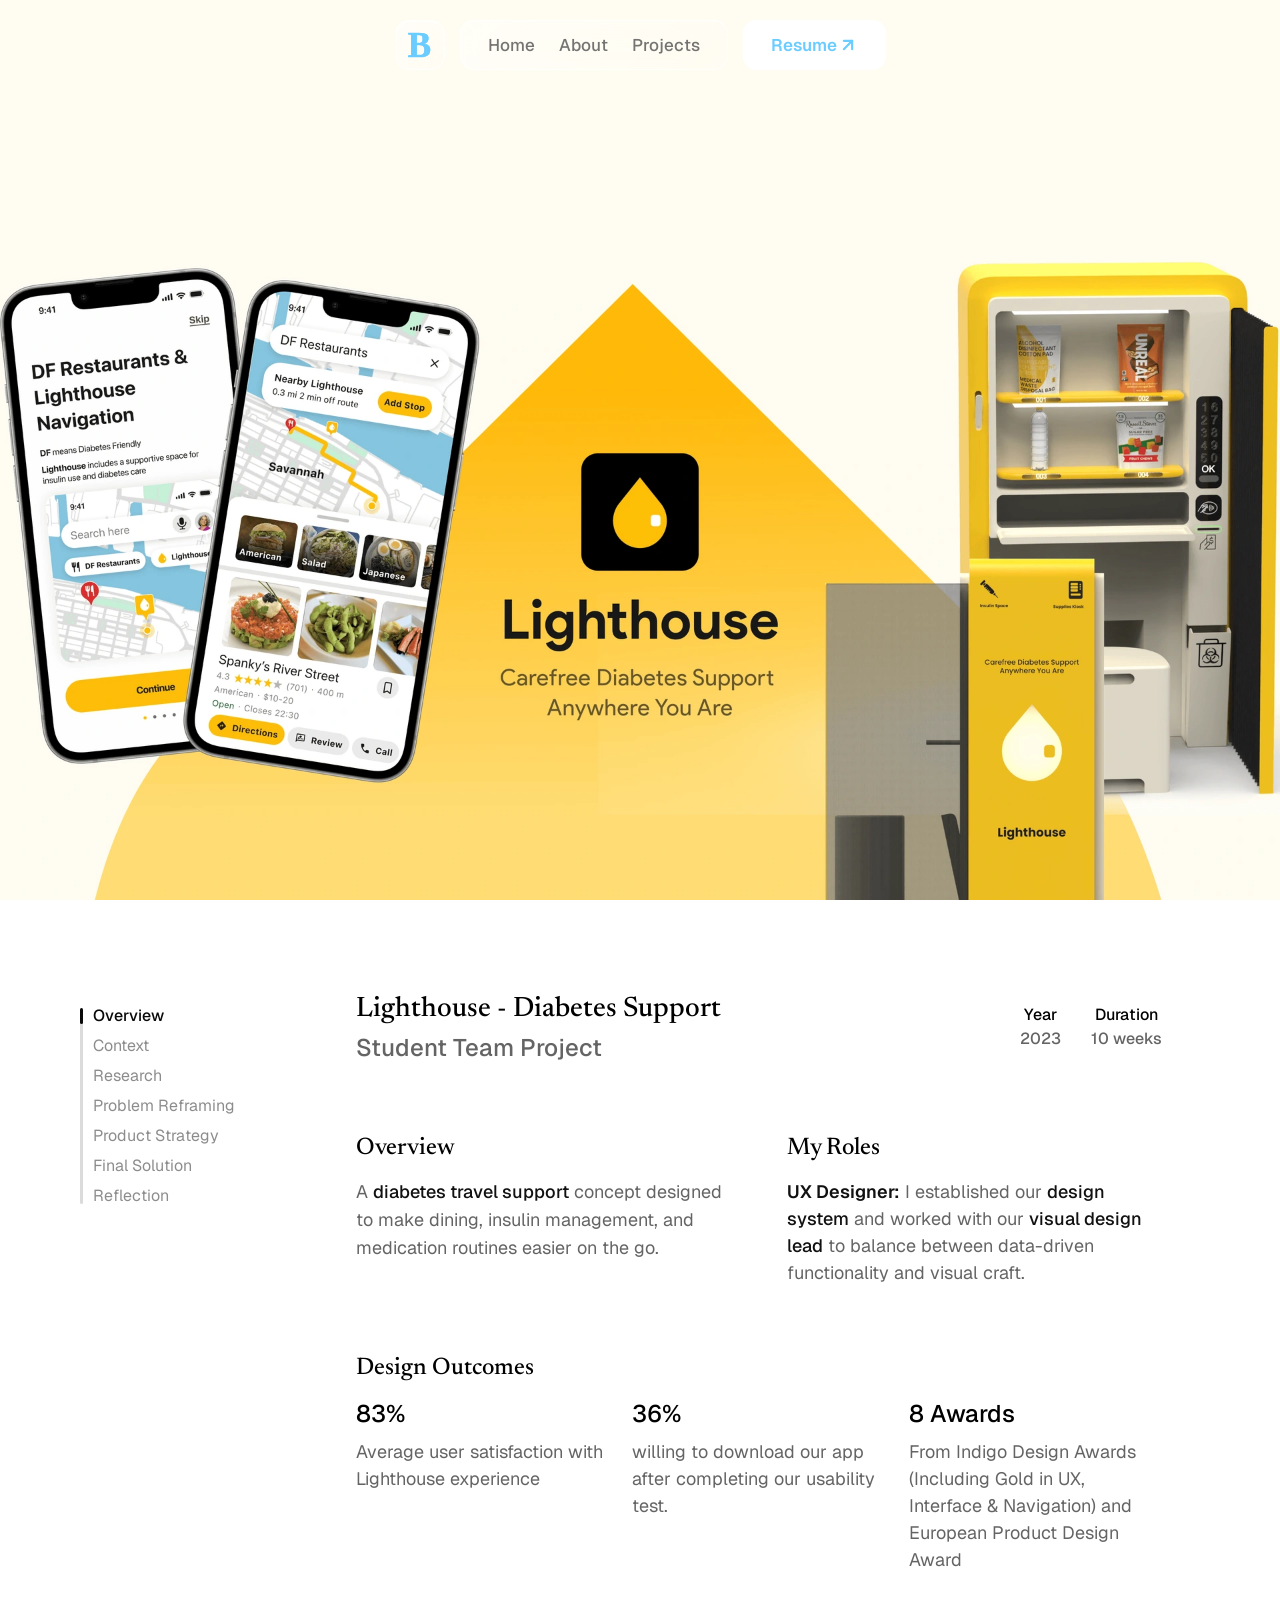
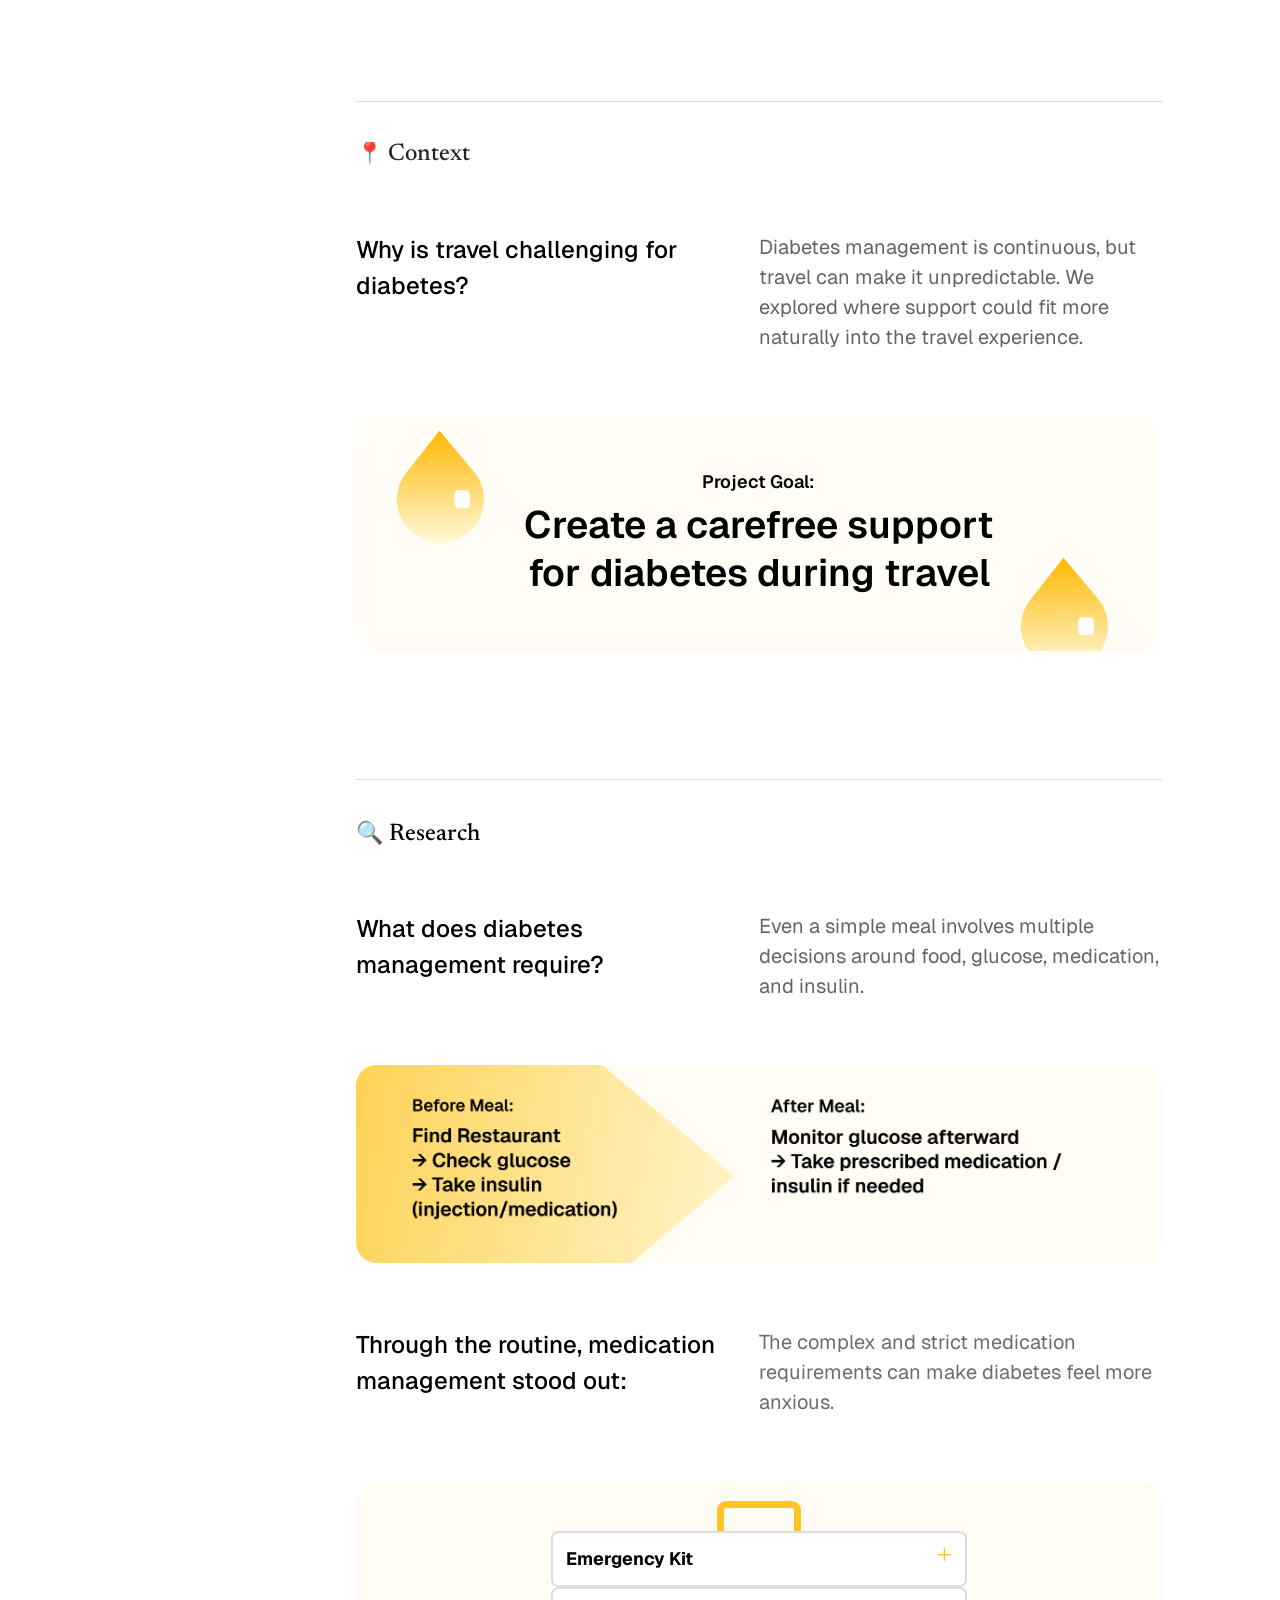
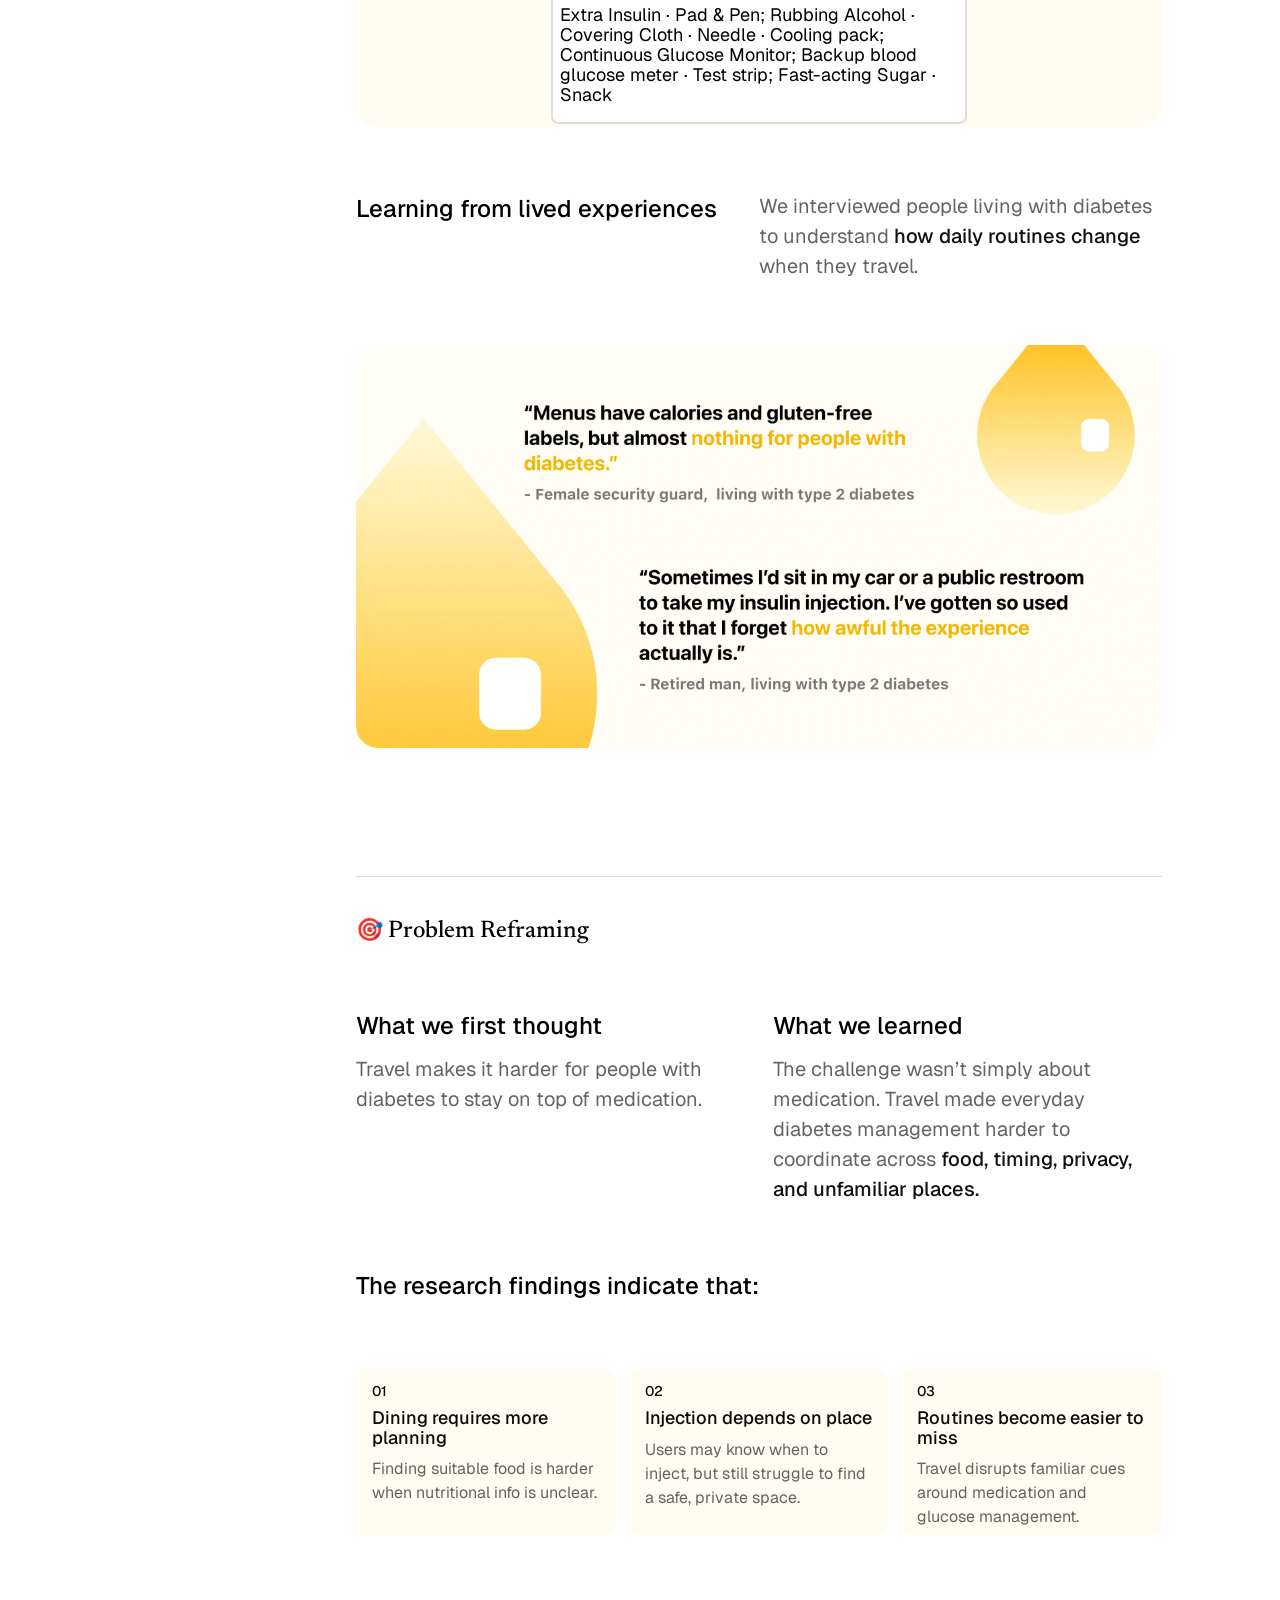
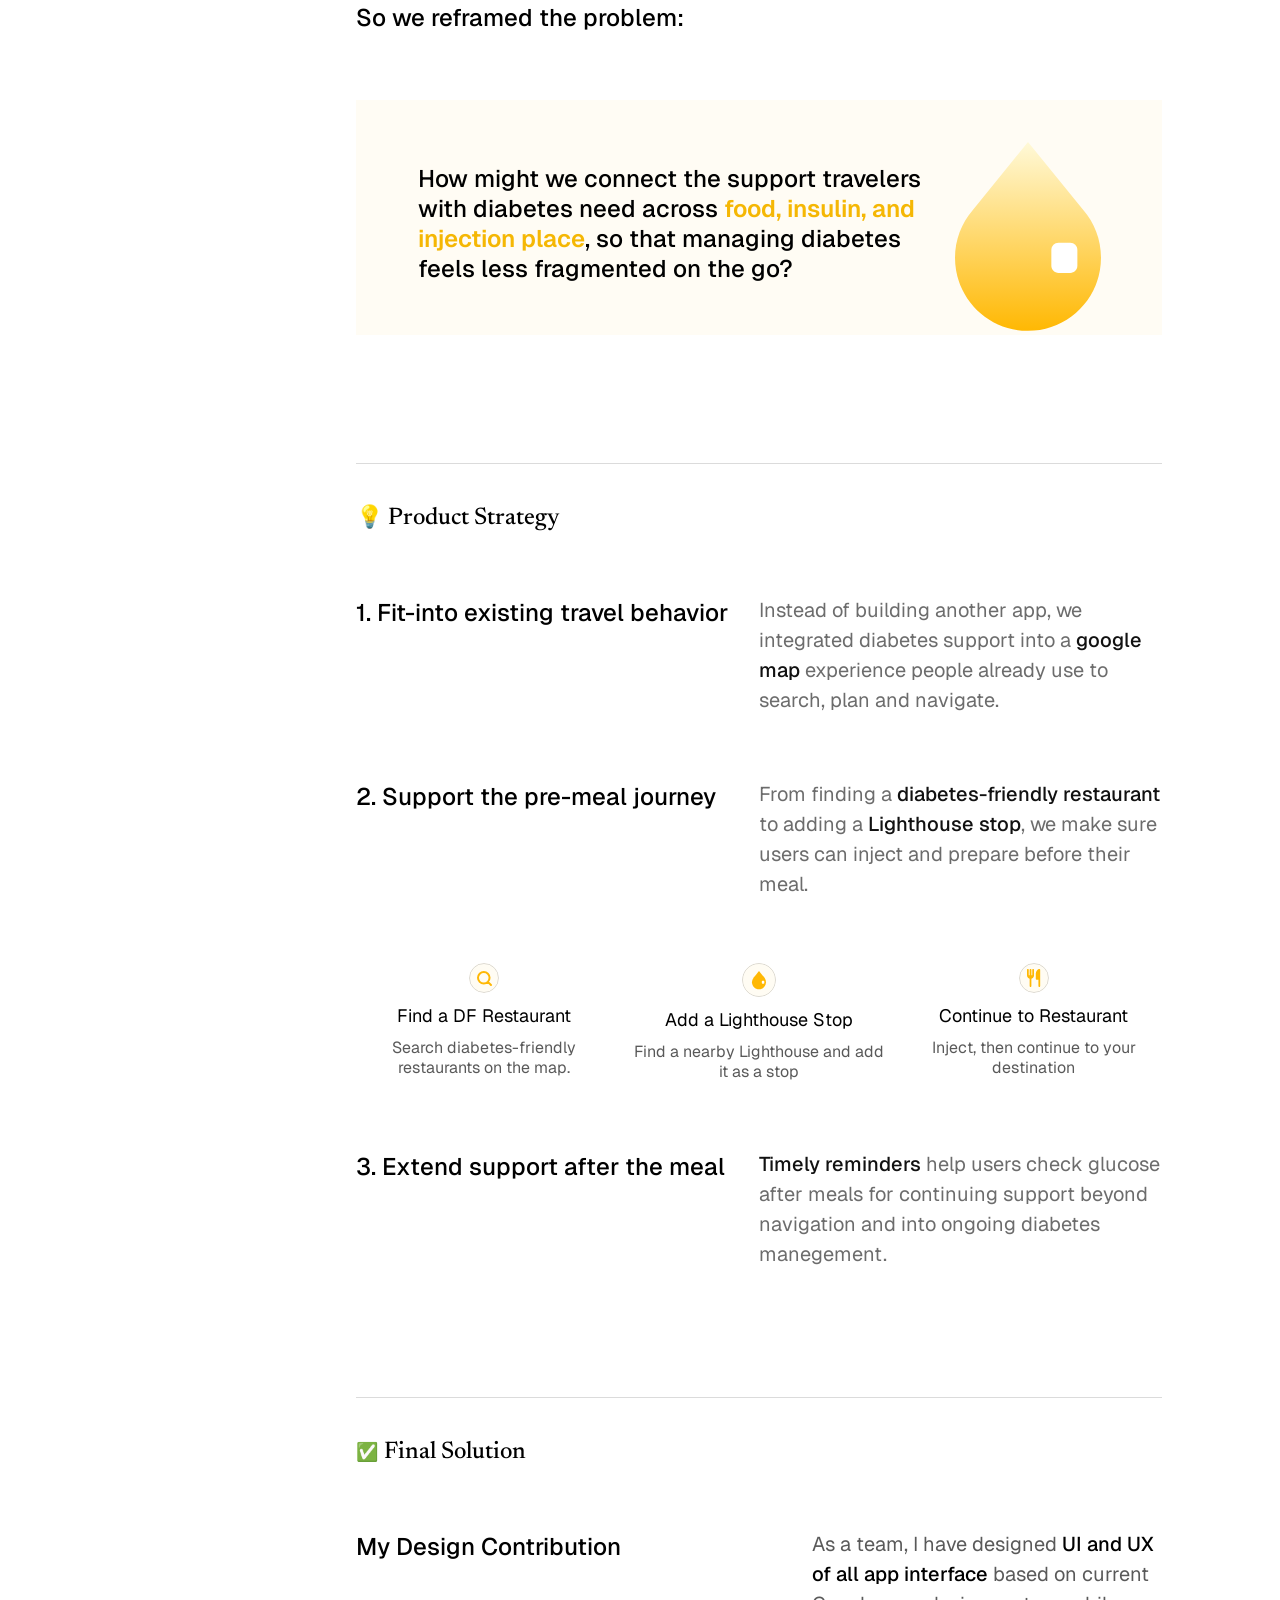
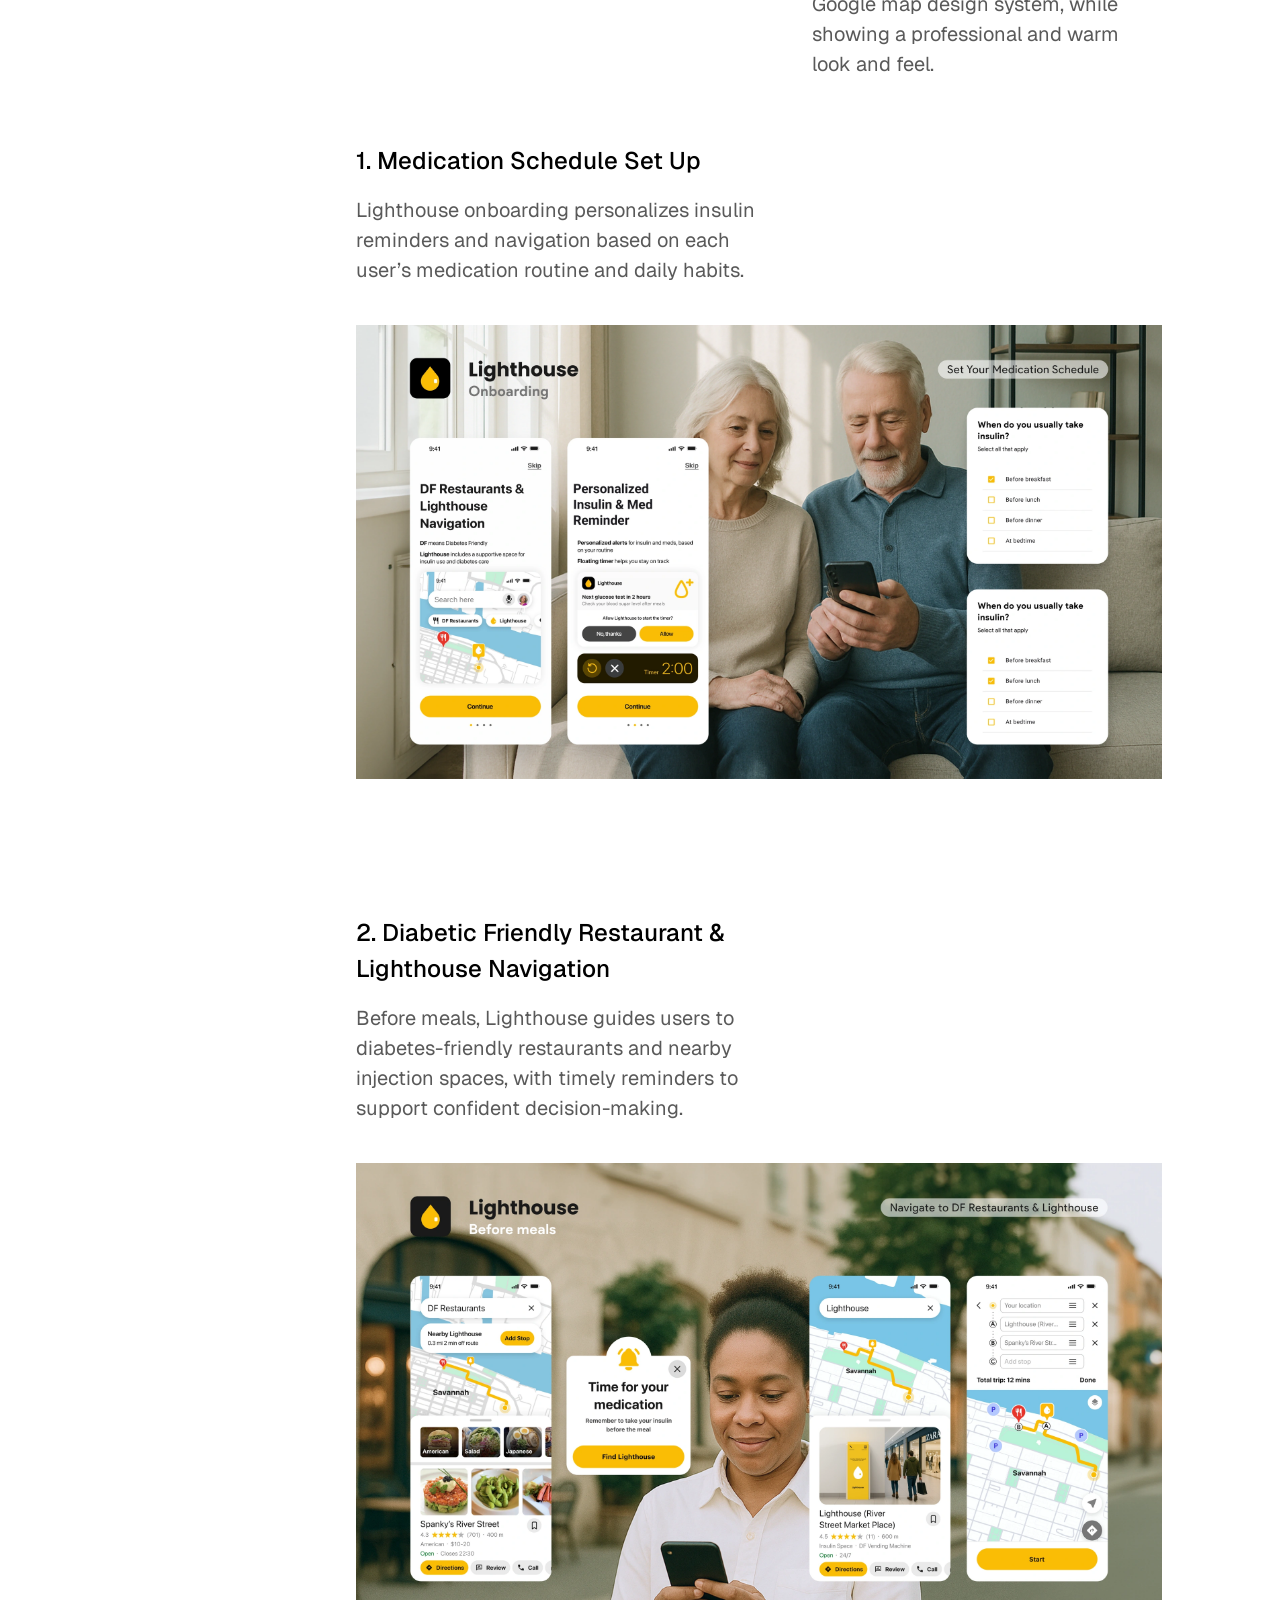
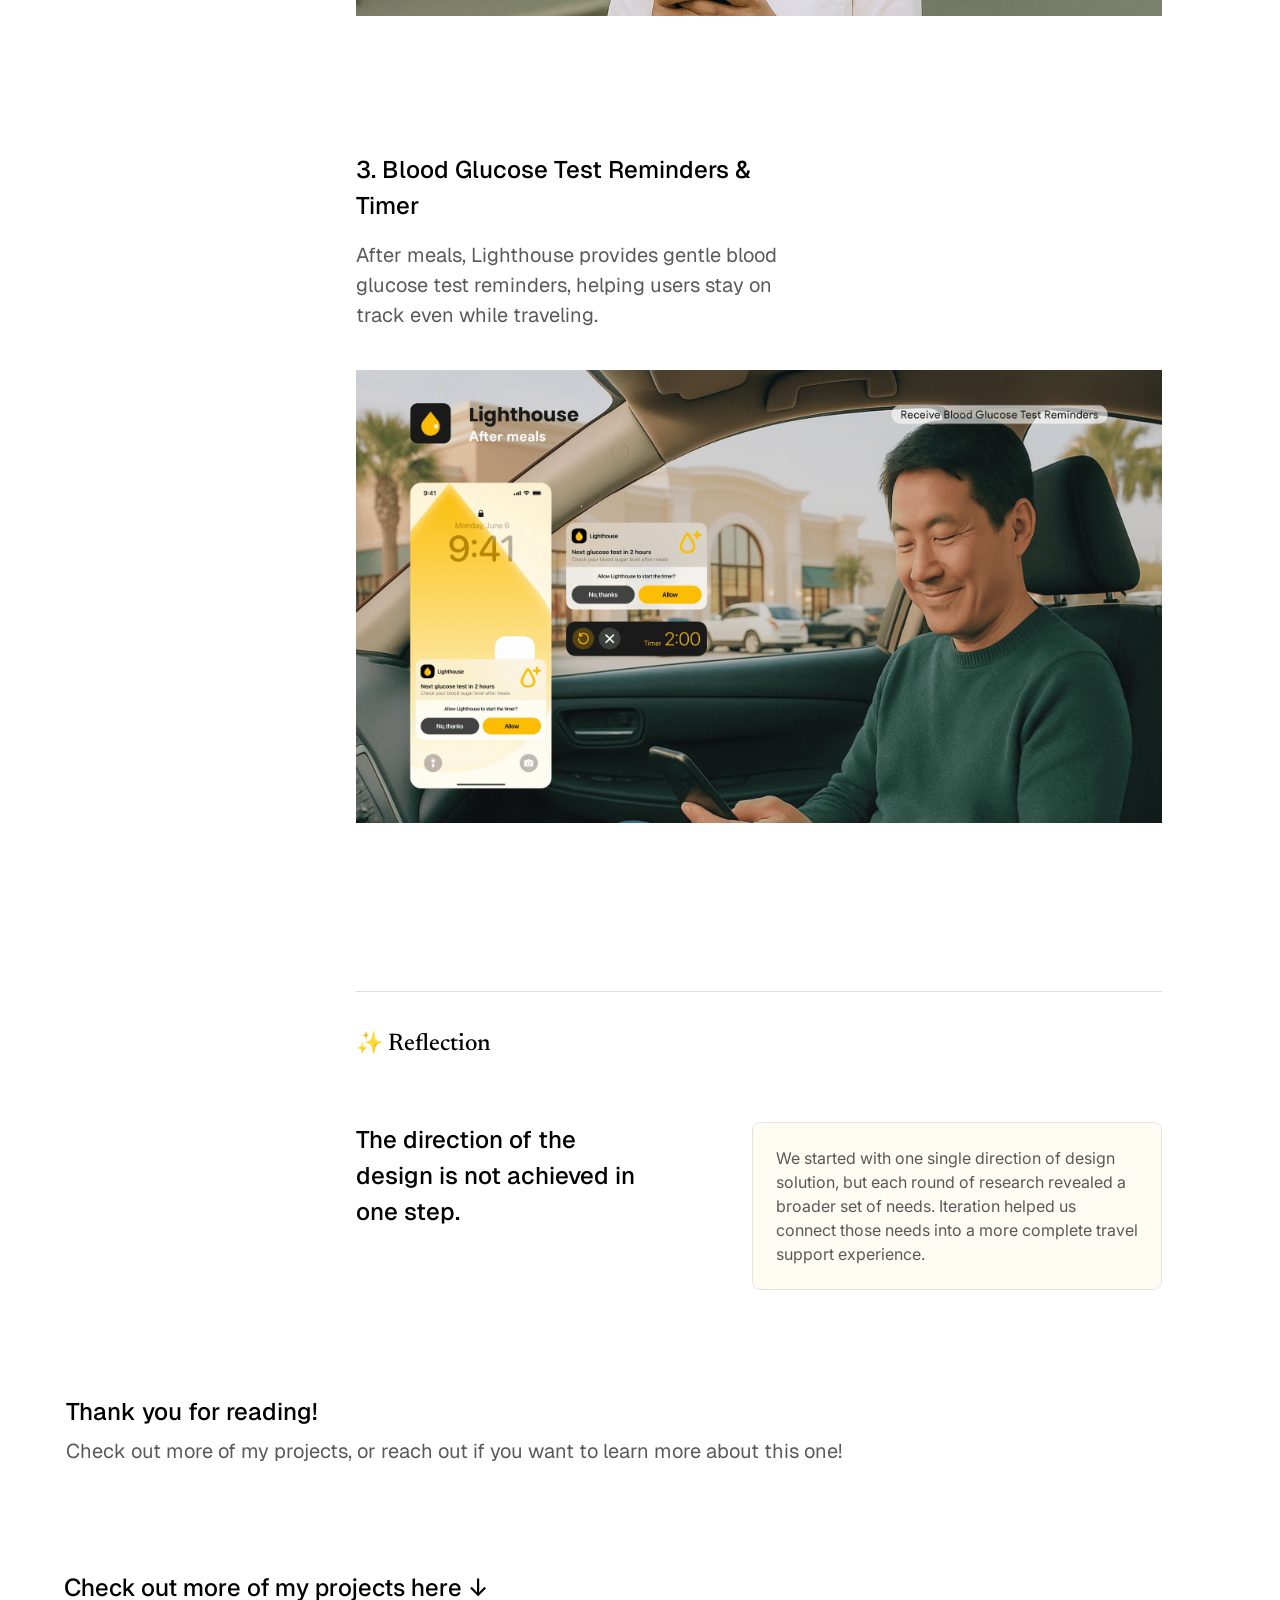
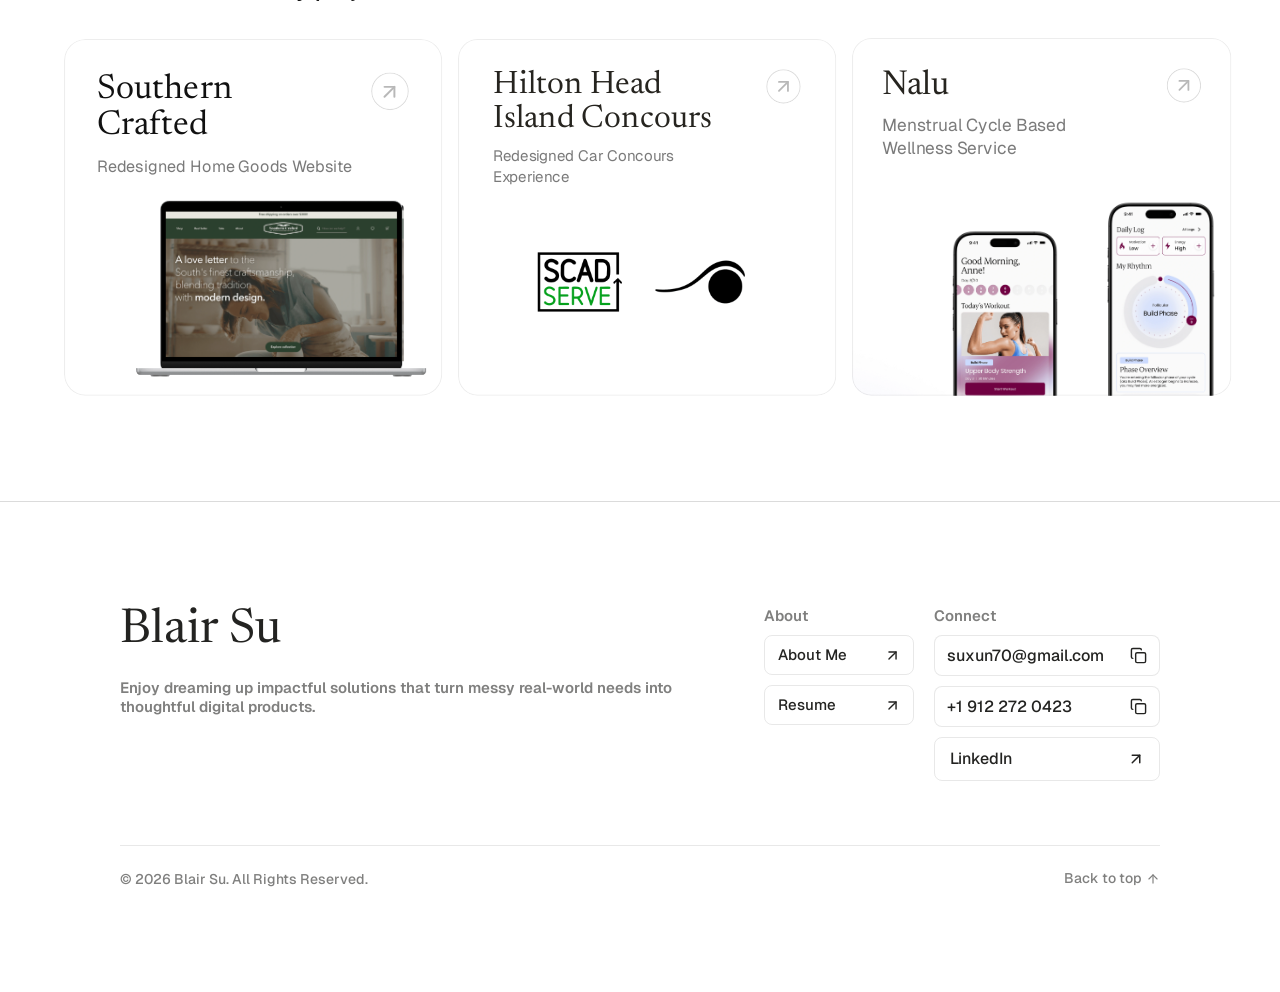
==== commit eff91576: "Use regular weight for Lighthouse gray descriptions" ====
--- a/project-1-lighthouse/index.html
+++ b/project-1-lighthouse/index.html
@@ -1,5 +1,5 @@
 <!doctype html>
-<html lang="en"><head><meta charset="utf-8"><meta name="viewport" content="width=device-width,initial-scale=1"><base href="../"><title>Lighthouse Case Study | Blair Su</title><meta name="description" content="Lighthouse project case study by Blair Su."><link rel="icon" href="./assets/blair-su-favicon-b.png"><link rel="stylesheet" href="https://fonts.googleapis.com/css2?family=Geist:wght@400;500;600;700&family=Newsreader:opsz,wght@6..72,400;6..72,500;6..72,600&family=Inter:wght@400;500;600;700&display=swap"><link rel="stylesheet" href="./assets/case-studies/layout.css"><link rel="stylesheet" href="./assets/case-studies/behavior.css?v=desktop-title-gap-10"><link rel="stylesheet" href="./assets/case-studies/header.css"><link rel="stylesheet" href="./assets/header-hover.css?v=mobile-project-title-16"></head><body><div class="header-blur-layer" aria-hidden="true"></div><nav class="portfolio-header" aria-label="Portfolio navigation"><div class="portfolio-header-layout"><a class="portfolio-header-logo-link w--current" href="./" data-home-reload="" aria-label="Home"><span class="portfolio-header-logo-text" aria-hidden="true">B</span></a><div class="portfolio-header-liquid" aria-label="Primary navigation"><a class="portfolio-header-nav-link w--current" href="./" data-home-reload="">Home</a><a class="portfolio-header-nav-link" href="./about.html">About</a><a class="portfolio-header-nav-link" href="./#selected-projects"="">Projects</a></div><a class="portfolio-header-resume-link" href="https://framerusercontent.com/assets/WrxzQ5XsKj0P0EgS3hBLOZuv2Q.pdf" target="_blank" rel="noopener noreferrer" aria-label="Resume"><span>Resume</span><svg class="portfolio-header-resume-arrow" width="24" height="24" viewBox="0 0 24 24" fill="none" xmlns="http://www.w3.org/2000/svg" aria-hidden="true"><path d="M7 17L17 7" stroke="currentColor" stroke-width="2" stroke-linecap="round" stroke-linejoin="round"></path><path d="M7 7H17V17" stroke="currentColor" stroke-width="2" stroke-linecap="round" stroke-linejoin="round"></path></svg></a><button class="portfolio-header-menu-toggle" type="button" aria-label="Open menu" aria-expanded="false" aria-controls="portfolio-mobile-menu"><span></span><span></span><span></span></button><div class="portfolio-header-mobile-panel" id="portfolio-mobile-menu" aria-hidden="true"><div class="portfolio-mobile-menu-inner"><nav class="portfolio-mobile-menu-primary" aria-label="Mobile primary navigation"><a class="portfolio-header-mobile-link portfolio-mobile-main-link w--current" href="./" data-home-reload="">Home</a><a class="portfolio-header-mobile-link portfolio-mobile-main-link" href="./about.html">About</a></nav><section class="portfolio-mobile-menu-section" aria-label="Project navigation"><h2 class="portfolio-mobile-menu-section-title">Project</h2><a class="portfolio-mobile-project-link" href="./project-1-lighthouse/"><span class="portfolio-mobile-project-icon-wrap"><img src="./assets/mobile-menu-project-icon.svg" alt="" class="portfolio-mobile-project-icon"></span><span class="portfolio-mobile-project-title">Lighthouse<span class="portfolio-mobile-project-time">5 min</span></span></a><a class="portfolio-mobile-project-link" href="./project-2-southerncrafted/"><span class="portfolio-mobile-project-icon-wrap"><img src="./assets/southern-crafted-logo.svg" alt="" class="portfolio-mobile-project-icon"></span><span class="portfolio-mobile-project-title">Southern Crafted<span class="portfolio-mobile-project-time">5 min</span></span></a><a class="portfolio-mobile-project-link" href="./project-3-hhi/"><span class="portfolio-mobile-project-icon-wrap"><img src="./assets/mobile-menu-hhi.png" alt="" class="portfolio-mobile-project-icon"></span><span class="portfolio-mobile-project-title">Hilton Head Island Concours<span class="portfolio-mobile-project-time">4 min</span></span></a><a class="portfolio-mobile-project-link" href="./project-4-nalu/"><span class="portfolio-mobile-project-icon-wrap"><img src="./assets/mobile-menu-nalu.png" alt="" class="portfolio-mobile-project-icon"></span><span class="portfolio-mobile-project-title">Nalu<span class="portfolio-mobile-project-time">3 min</span></span></a></section><section class="portfolio-mobile-menu-section cc-other" aria-label="Other navigation"><h2 class="portfolio-mobile-menu-section-title">Other</h2><a class="portfolio-header-mobile-link portfolio-mobile-other-link cc-resume" href="https://framerusercontent.com/assets/WrxzQ5XsKj0P0EgS3hBLOZuv2Q.pdf" target="_blank" rel="noopener noreferrer"><span>Resume</span><svg class="portfolio-header-mobile-arrow" width="18" height="18" viewBox="0 0 24 24" fill="none" xmlns="http://www.w3.org/2000/svg" aria-hidden="true"><path d="M7 17L17 7" stroke="currentColor" stroke-width="2" stroke-linecap="round" stroke-linejoin="round"></path><path d="M7 7H17V17" stroke="currentColor" stroke-width="2" stroke-linecap="round" stroke-linejoin="round"></path></svg></a></section></div></div></div></nav><a class="case-skip" href="#overview">Skip to case study</a><div class="case-breakpoint case-desktop"><div class="case-node s198" data-source="FJjlINqC5" data-layer="Desktop"><div class="case-node s125" data-source="NDxL_lh3O" data-layer="Room to Breathe Page"><div class="case-node s1" data-source="tAloOmuzT" data-layer="S1 Introduction" id="desktop-overview" data-anchor="overview"><div class="case-node s0" data-source="X5a2FZDSW" data-layer="72" role="img" aria-label="72"></div></div><div class="case-node s412" data-source="Spu0hWFQM" data-layer="Case Study Body"><nav class="case-node s2" aria-label="Case study sections"><div class="case-sections"><a href="#overview" data-section="overview">Overview</a><a href="#context" data-section="context">Context</a><a href="#research" data-section="research">Research</a><a href="#problem-reframing" data-section="problem-reframing">Problem Reframing</a><a href="#product-strategy" data-section="product-strategy">Product Strategy</a><a href="#design-process" data-section="design-process">Final Solution</a><a href="#reflection" data-section="reflection">Reflection</a></div></nav><article class="case-node s411" data-source="EoZrQWnKY" data-layer="Article Content"><div class="case-node s11" data-source="XpPivp9Ex" data-layer="Top"><div class="case-node s6" data-source="yA4xRdRJQ" data-layer="Title"><div class="case-node s4" data-source="Mtbfzh2Hg"><p class="s3"><span class="s3">Lighthouse - Diabetes Support</span></p></div><div class="case-node s5" data-source="j18O2FBuj"><p class="s3"><span class="s3">Student Team Project</span></p></div></div><div class="case-node s10" data-source="jUtKSD4Bo" data-layer="Time"><div class="case-node s9" data-source="N08cYjhir" data-layer="Year"><div class="case-node s7" data-source="w4aDb9GUC"><p class="s3"><span class="s3">Year</span></p></div><div class="case-node s8" data-source="RNgLFOLrb"><p class="s3"><span class="s3">2023</span></p></div></div><div class="case-node s9" data-source="RiG35PPi4" data-layer="Duration"><div class="case-node s7" data-source="nP1ssrF3i"><p class="s3"><span class="s3">Duration</span></p></div><div class="case-node s8" data-source="sJEqZeRGA"><p class="s3"><span class="s3">10 weeks</span></p></div></div></div></div><div class="case-node s20" data-source="T6Pb3qaCH" data-layer="Overview and Roles"><div class="case-node s16" data-source="OEI702Lxy" data-layer="Overview Text"><div class="case-node s12" data-source="UBziBP_vx"><p class="s3"><span class="s3">Overview</span></p></div><div class="case-node s15" data-source="Q8dCJe4Il"><p class="s3"><span class="s13">A </span><span class="s14">diabetes travel support</span><span class="s13"> concept designed to make dining, insulin management, and medication routines easier on the go.</span></p></div></div><div class="case-node s16" data-source="uYMl3KENS" data-layer="Roles Text"><div class="case-node s12" data-source="sqPBYrCvf"><p class="s3"><span class="s3">My Roles</span></p></div><div class="case-node s19" data-source="r9Mp50xbA"><p class="s3"><span class="s17">UX Designer:</span><span class="s13"> I established our </span><span class="s18">design system</span><span class="s13"> and worked with our </span><span class="s18">visual design lead</span><span class="s13"> to balance between data-driven functionality and visual craft.</span></p></div></div></div><div class="case-node s27" data-source="gURrmVGgs" data-layer="Outcomes"><div class="case-node s21" data-source="ExqBek8Tx"><p class="s3"><span class="s3">Design Outcomes</span></p></div><div class="case-node s26" data-source="guFKAYK3E"><div class="case-node s24" data-source="iJbMXEBTo"><div class="case-node s22" data-source="s2WHmsgtn"><p class="s3"><span class="s3">83%</span></p></div><div class="case-node s23" data-source="oC9M7d5Bw"><p class="s3"><span class="s3">Average user satisfaction with Lighthouse experience</span></p></div></div><div class="case-node s24" data-source="ey8ecHYoI"><div class="case-node s22" data-source="SATJyiHNX"><p class="s3"><span class="s3">36%</span></p></div><div class="case-node s23" data-source="owyK22Ouz"><p class="s3"><span class="s3">willing to download our app after completing our usability test.</span></p></div></div><div class="case-node s25" data-source="bQcDgQEuB"><div class="case-node s22" data-source="CHS3yTXD4"><p class="s3"><span class="s3">8 Awards</span></p></div><div class="case-node s23" data-source="t6g_Hz2RV"><p class="s3"><span class="s3">From </span><a class="s3" href="https://www.indigoaward.com/winners/8999">Indigo Design Awards</a><span class="s3"> (Including Gold in UX, Interface &amp; Navigation) and </span><a class="s3" href="https://www.productdesignaward.eu/winners/epda/2024/12122/">European Product Design Award </a></p></div></div></div></div><div class="case-node s41" data-source="iuEUYvIGz" data-layer="Section At a Glance" id="desktop-context" data-anchor="context"><div class="case-node s28" data-source="gsjMN_xbj" data-layer="Divider"></div><div class="case-node s27" data-source="SBCewBluh"><div class="case-node s31" data-source="w4AXOMuPA" id="desktop-context-title" data-anchor="context-title"><p class="s3"><span class="s29">📍</span><span class="s30"> Context</span></p></div><div class="case-node s34" data-source="CSqB9JVa8"><div class="case-node s32" data-source="JWPUe_fDV"><p class="s3"><span class="s3">Why is travel challenging for diabetes?</span></p></div><div class="case-node s33" data-source="nZqejyn5E"><p class="s3"><span class="s3">Diabetes management is continuous, but travel can make it unpredictable. We explored where support could fit more naturally into the travel experience.</span></p></div></div></div><div class="case-node s40" data-source="fQrYjZviA" data-layer="8 What do they really want?"><div class="case-node s35" data-source="jfAluTk7R" data-layer="Frame 1707480215"><svg width="211" height="271" viewBox="0 0 211 271" fill="none" xmlns="http://www.w3.org/2000/svg">
+<html lang="en"><head><meta charset="utf-8"><meta name="viewport" content="width=device-width,initial-scale=1"><base href="../"><title>Lighthouse Case Study | Blair Su</title><meta name="description" content="Lighthouse project case study by Blair Su."><link rel="icon" href="./assets/blair-su-favicon-b.png"><link rel="stylesheet" href="https://fonts.googleapis.com/css2?family=Geist:wght@400;500;600;700&family=Newsreader:opsz,wght@6..72,400;6..72,500;6..72,600&family=Inter:wght@400;500;600;700&display=swap"><link rel="stylesheet" href="./assets/case-studies/layout.css"><link rel="stylesheet" href="./assets/case-studies/behavior.css?v=lighthouse-gray-copy-regular"><link rel="stylesheet" href="./assets/case-studies/header.css"><link rel="stylesheet" href="./assets/header-hover.css?v=mobile-project-title-16"></head><body><div class="header-blur-layer" aria-hidden="true"></div><nav class="portfolio-header" aria-label="Portfolio navigation"><div class="portfolio-header-layout"><a class="portfolio-header-logo-link w--current" href="./" data-home-reload="" aria-label="Home"><span class="portfolio-header-logo-text" aria-hidden="true">B</span></a><div class="portfolio-header-liquid" aria-label="Primary navigation"><a class="portfolio-header-nav-link w--current" href="./" data-home-reload="">Home</a><a class="portfolio-header-nav-link" href="./about.html">About</a><a class="portfolio-header-nav-link" href="./#selected-projects"="">Projects</a></div><a class="portfolio-header-resume-link" href="https://framerusercontent.com/assets/WrxzQ5XsKj0P0EgS3hBLOZuv2Q.pdf" target="_blank" rel="noopener noreferrer" aria-label="Resume"><span>Resume</span><svg class="portfolio-header-resume-arrow" width="24" height="24" viewBox="0 0 24 24" fill="none" xmlns="http://www.w3.org/2000/svg" aria-hidden="true"><path d="M7 17L17 7" stroke="currentColor" stroke-width="2" stroke-linecap="round" stroke-linejoin="round"></path><path d="M7 7H17V17" stroke="currentColor" stroke-width="2" stroke-linecap="round" stroke-linejoin="round"></path></svg></a><button class="portfolio-header-menu-toggle" type="button" aria-label="Open menu" aria-expanded="false" aria-controls="portfolio-mobile-menu"><span></span><span></span><span></span></button><div class="portfolio-header-mobile-panel" id="portfolio-mobile-menu" aria-hidden="true"><div class="portfolio-mobile-menu-inner"><nav class="portfolio-mobile-menu-primary" aria-label="Mobile primary navigation"><a class="portfolio-header-mobile-link portfolio-mobile-main-link w--current" href="./" data-home-reload="">Home</a><a class="portfolio-header-mobile-link portfolio-mobile-main-link" href="./about.html">About</a></nav><section class="portfolio-mobile-menu-section" aria-label="Project navigation"><h2 class="portfolio-mobile-menu-section-title">Project</h2><a class="portfolio-mobile-project-link" href="./project-1-lighthouse/"><span class="portfolio-mobile-project-icon-wrap"><img src="./assets/mobile-menu-project-icon.svg" alt="" class="portfolio-mobile-project-icon"></span><span class="portfolio-mobile-project-title">Lighthouse<span class="portfolio-mobile-project-time">5 min</span></span></a><a class="portfolio-mobile-project-link" href="./project-2-southerncrafted/"><span class="portfolio-mobile-project-icon-wrap"><img src="./assets/southern-crafted-logo.svg" alt="" class="portfolio-mobile-project-icon"></span><span class="portfolio-mobile-project-title">Southern Crafted<span class="portfolio-mobile-project-time">5 min</span></span></a><a class="portfolio-mobile-project-link" href="./project-3-hhi/"><span class="portfolio-mobile-project-icon-wrap"><img src="./assets/mobile-menu-hhi.png" alt="" class="portfolio-mobile-project-icon"></span><span class="portfolio-mobile-project-title">Hilton Head Island Concours<span class="portfolio-mobile-project-time">4 min</span></span></a><a class="portfolio-mobile-project-link" href="./project-4-nalu/"><span class="portfolio-mobile-project-icon-wrap"><img src="./assets/mobile-menu-nalu.png" alt="" class="portfolio-mobile-project-icon"></span><span class="portfolio-mobile-project-title">Nalu<span class="portfolio-mobile-project-time">3 min</span></span></a></section><section class="portfolio-mobile-menu-section cc-other" aria-label="Other navigation"><h2 class="portfolio-mobile-menu-section-title">Other</h2><a class="portfolio-header-mobile-link portfolio-mobile-other-link cc-resume" href="https://framerusercontent.com/assets/WrxzQ5XsKj0P0EgS3hBLOZuv2Q.pdf" target="_blank" rel="noopener noreferrer"><span>Resume</span><svg class="portfolio-header-mobile-arrow" width="18" height="18" viewBox="0 0 24 24" fill="none" xmlns="http://www.w3.org/2000/svg" aria-hidden="true"><path d="M7 17L17 7" stroke="currentColor" stroke-width="2" stroke-linecap="round" stroke-linejoin="round"></path><path d="M7 7H17V17" stroke="currentColor" stroke-width="2" stroke-linecap="round" stroke-linejoin="round"></path></svg></a></section></div></div></div></nav><a class="case-skip" href="#overview">Skip to case study</a><div class="case-breakpoint case-desktop"><div class="case-node s198" data-source="FJjlINqC5" data-layer="Desktop"><div class="case-node s125" data-source="NDxL_lh3O" data-layer="Room to Breathe Page"><div class="case-node s1" data-source="tAloOmuzT" data-layer="S1 Introduction" id="desktop-overview" data-anchor="overview"><div class="case-node s0" data-source="X5a2FZDSW" data-layer="72" role="img" aria-label="72"></div></div><div class="case-node s412" data-source="Spu0hWFQM" data-layer="Case Study Body"><nav class="case-node s2" aria-label="Case study sections"><div class="case-sections"><a href="#overview" data-section="overview">Overview</a><a href="#context" data-section="context">Context</a><a href="#research" data-section="research">Research</a><a href="#problem-reframing" data-section="problem-reframing">Problem Reframing</a><a href="#product-strategy" data-section="product-strategy">Product Strategy</a><a href="#design-process" data-section="design-process">Final Solution</a><a href="#reflection" data-section="reflection">Reflection</a></div></nav><article class="case-node s411" data-source="EoZrQWnKY" data-layer="Article Content"><div class="case-node s11" data-source="XpPivp9Ex" data-layer="Top"><div class="case-node s6" data-source="yA4xRdRJQ" data-layer="Title"><div class="case-node s4" data-source="Mtbfzh2Hg"><p class="s3"><span class="s3">Lighthouse - Diabetes Support</span></p></div><div class="case-node s5" data-source="j18O2FBuj"><p class="s3"><span class="s3">Student Team Project</span></p></div></div><div class="case-node s10" data-source="jUtKSD4Bo" data-layer="Time"><div class="case-node s9" data-source="N08cYjhir" data-layer="Year"><div class="case-node s7" data-source="w4aDb9GUC"><p class="s3"><span class="s3">Year</span></p></div><div class="case-node s8" data-source="RNgLFOLrb"><p class="s3"><span class="s3">2023</span></p></div></div><div class="case-node s9" data-source="RiG35PPi4" data-layer="Duration"><div class="case-node s7" data-source="nP1ssrF3i"><p class="s3"><span class="s3">Duration</span></p></div><div class="case-node s8" data-source="sJEqZeRGA"><p class="s3"><span class="s3">10 weeks</span></p></div></div></div></div><div class="case-node s20" data-source="T6Pb3qaCH" data-layer="Overview and Roles"><div class="case-node s16" data-source="OEI702Lxy" data-layer="Overview Text"><div class="case-node s12" data-source="UBziBP_vx"><p class="s3"><span class="s3">Overview</span></p></div><div class="case-node s15" data-source="Q8dCJe4Il"><p class="s3"><span class="s13">A </span><span class="s14">diabetes travel support</span><span class="s13"> concept designed to make dining, insulin management, and medication routines easier on the go.</span></p></div></div><div class="case-node s16" data-source="uYMl3KENS" data-layer="Roles Text"><div class="case-node s12" data-source="sqPBYrCvf"><p class="s3"><span class="s3">My Roles</span></p></div><div class="case-node s19" data-source="r9Mp50xbA"><p class="s3"><span class="s17">UX Designer:</span><span class="s13"> I established our </span><span class="s18">design system</span><span class="s13"> and worked with our </span><span class="s18">visual design lead</span><span class="s13"> to balance between data-driven functionality and visual craft.</span></p></div></div></div><div class="case-node s27" data-source="gURrmVGgs" data-layer="Outcomes"><div class="case-node s21" data-source="ExqBek8Tx"><p class="s3"><span class="s3">Design Outcomes</span></p></div><div class="case-node s26" data-source="guFKAYK3E"><div class="case-node s24" data-source="iJbMXEBTo"><div class="case-node s22" data-source="s2WHmsgtn"><p class="s3"><span class="s3">83%</span></p></div><div class="case-node s23" data-source="oC9M7d5Bw"><p class="s3"><span class="s3">Average user satisfaction with Lighthouse experience</span></p></div></div><div class="case-node s24" data-source="ey8ecHYoI"><div class="case-node s22" data-source="SATJyiHNX"><p class="s3"><span class="s3">36%</span></p></div><div class="case-node s23" data-source="owyK22Ouz"><p class="s3"><span class="s3">willing to download our app after completing our usability test.</span></p></div></div><div class="case-node s25" data-source="bQcDgQEuB"><div class="case-node s22" data-source="CHS3yTXD4"><p class="s3"><span class="s3">8 Awards</span></p></div><div class="case-node s23" data-source="t6g_Hz2RV"><p class="s3"><span class="s3">From </span><a class="s3" href="https://www.indigoaward.com/winners/8999">Indigo Design Awards</a><span class="s3"> (Including Gold in UX, Interface &amp; Navigation) and </span><a class="s3" href="https://www.productdesignaward.eu/winners/epda/2024/12122/">European Product Design Award </a></p></div></div></div></div><div class="case-node s41" data-source="iuEUYvIGz" data-layer="Section At a Glance" id="desktop-context" data-anchor="context"><div class="case-node s28" data-source="gsjMN_xbj" data-layer="Divider"></div><div class="case-node s27" data-source="SBCewBluh"><div class="case-node s31" data-source="w4AXOMuPA" id="desktop-context-title" data-anchor="context-title"><p class="s3"><span class="s29">📍</span><span class="s30"> Context</span></p></div><div class="case-node s34" data-source="CSqB9JVa8"><div class="case-node s32" data-source="JWPUe_fDV"><p class="s3"><span class="s3">Why is travel challenging for diabetes?</span></p></div><div class="case-node s33" data-source="nZqejyn5E"><p class="s3"><span class="s3">Diabetes management is continuous, but travel can make it unpredictable. We explored where support could fit more naturally into the travel experience.</span></p></div></div></div><div class="case-node s40" data-source="fQrYjZviA" data-layer="8 What do they really want?"><div class="case-node s35" data-source="jfAluTk7R" data-layer="Frame 1707480215"><svg width="211" height="271" viewBox="0 0 211 271" fill="none" xmlns="http://www.w3.org/2000/svg">
 <path d="M183.149 96.5553C199.222 114.513 209.137 138.129 209.51 164.119C210.333 221.322 164.628 268.361 107.424 269.183C50.2213 270.006 3.18239 224.301 2.35985 167.097C1.98908 141.312 11.073 117.592 26.4023 99.2389L103.575 1.48934L183.149 96.5553Z" fill="url(#paint0_linear_240_9950)"/>
 <path d="M165.534 143.257L148.892 143.496C143.288 143.577 138.811 148.184 138.892 153.788L139.218 176.48C139.299 182.083 143.907 186.561 149.51 186.48L166.153 186.241C171.756 186.16 176.233 181.552 176.152 175.949L175.826 153.257C175.745 147.653 171.138 143.176 165.534 143.257Z" fill="white"/>
 <defs>
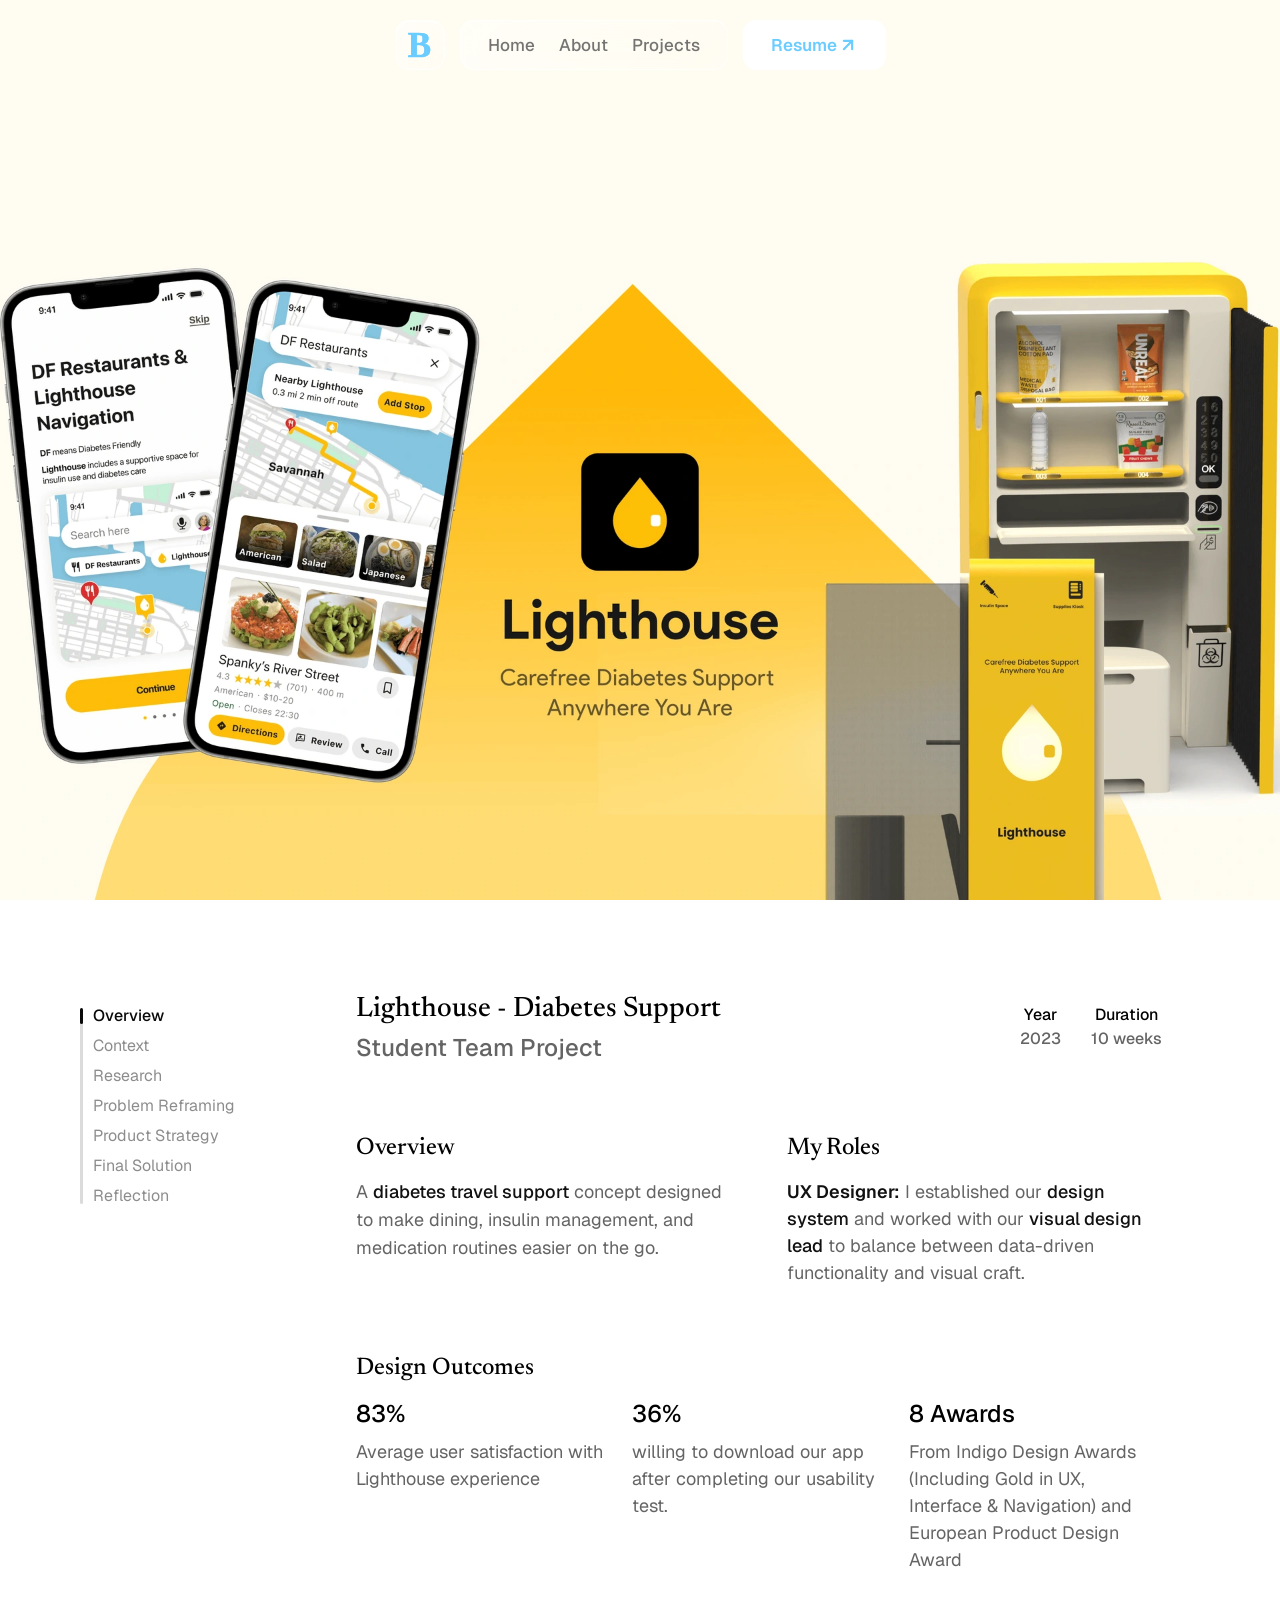
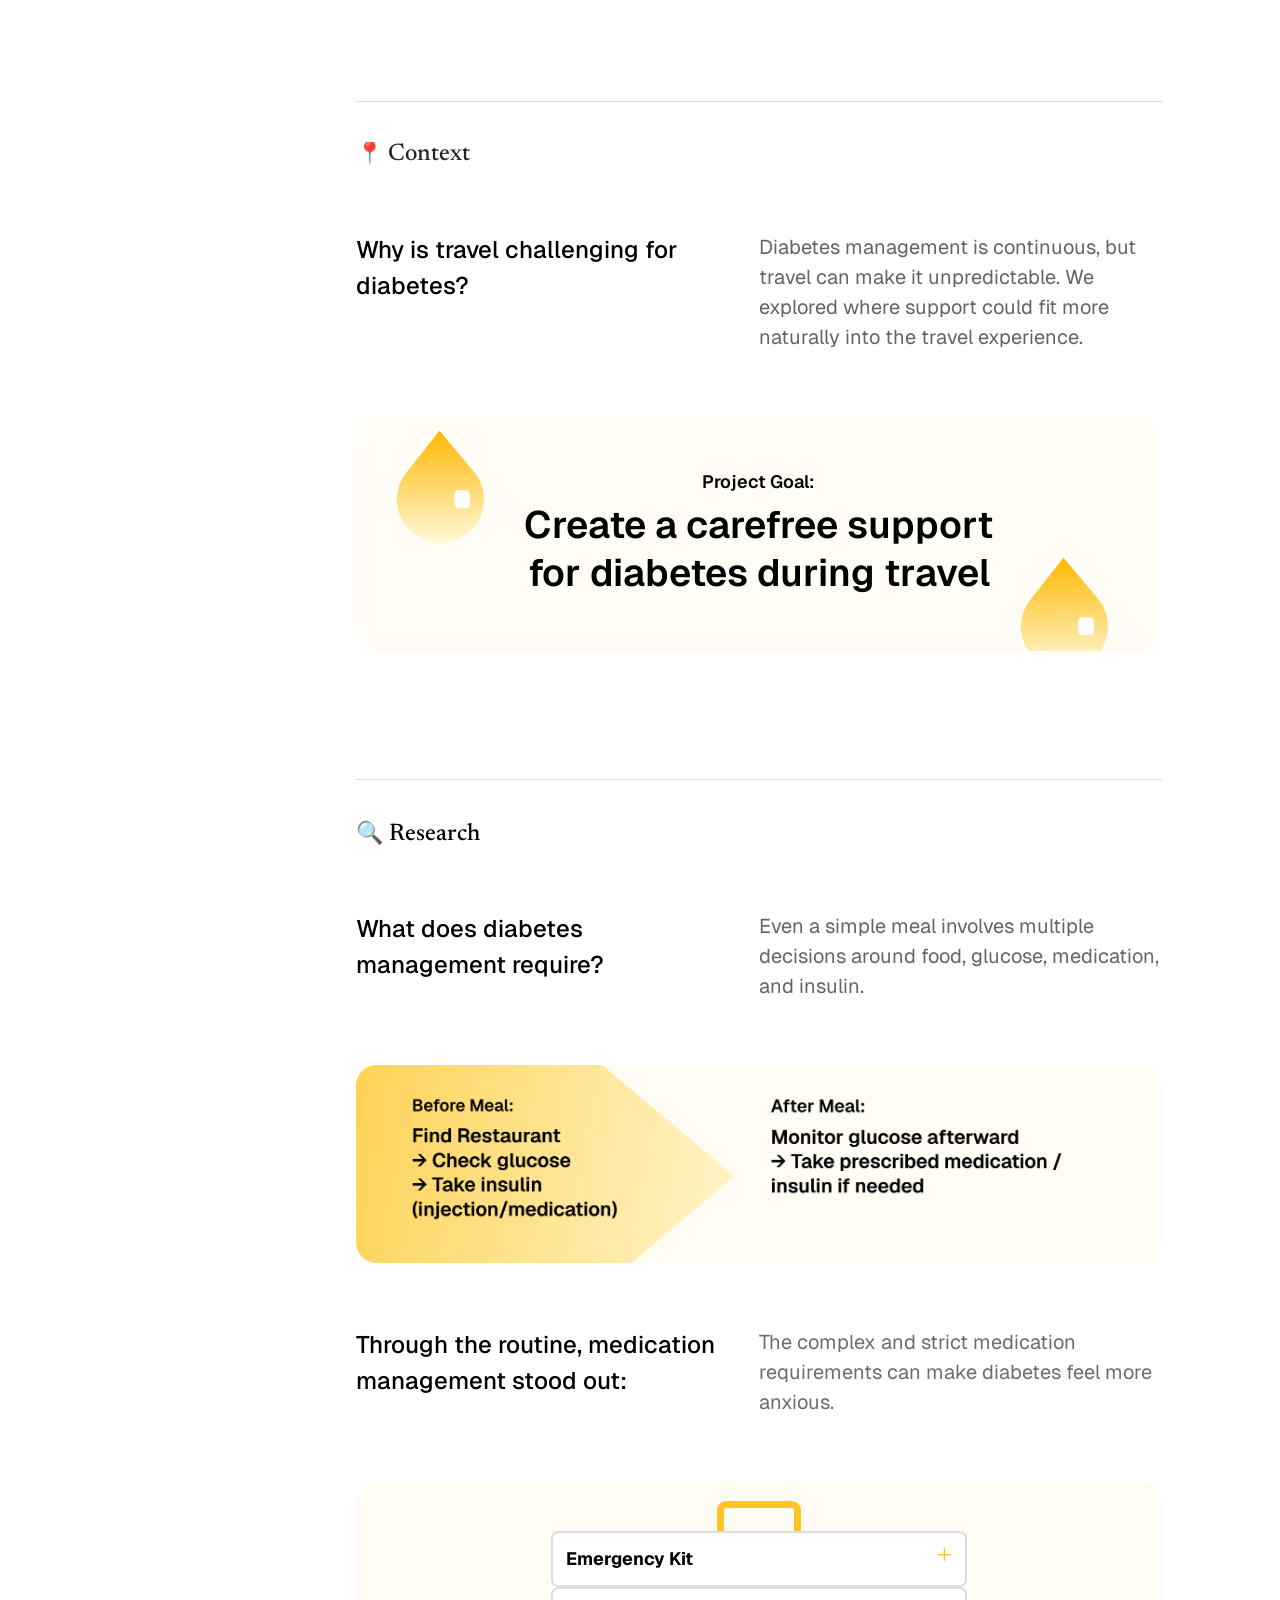
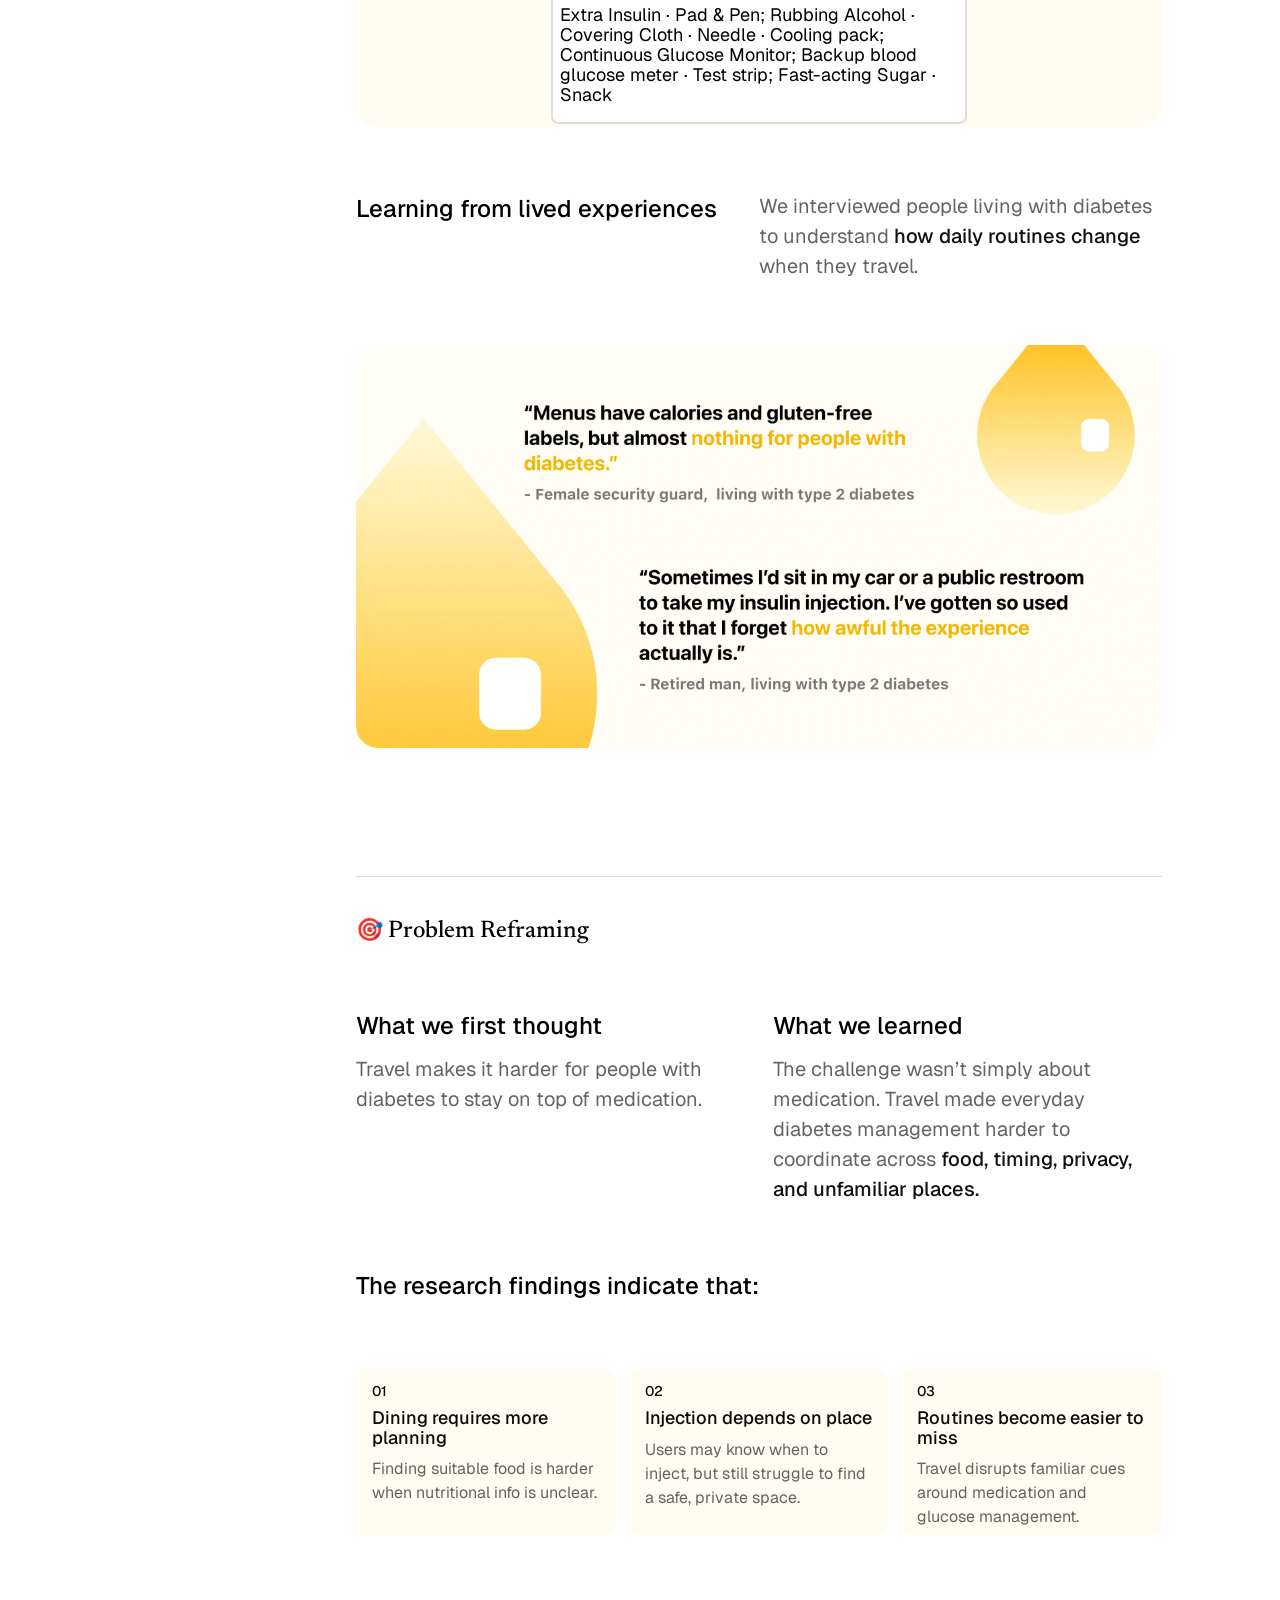
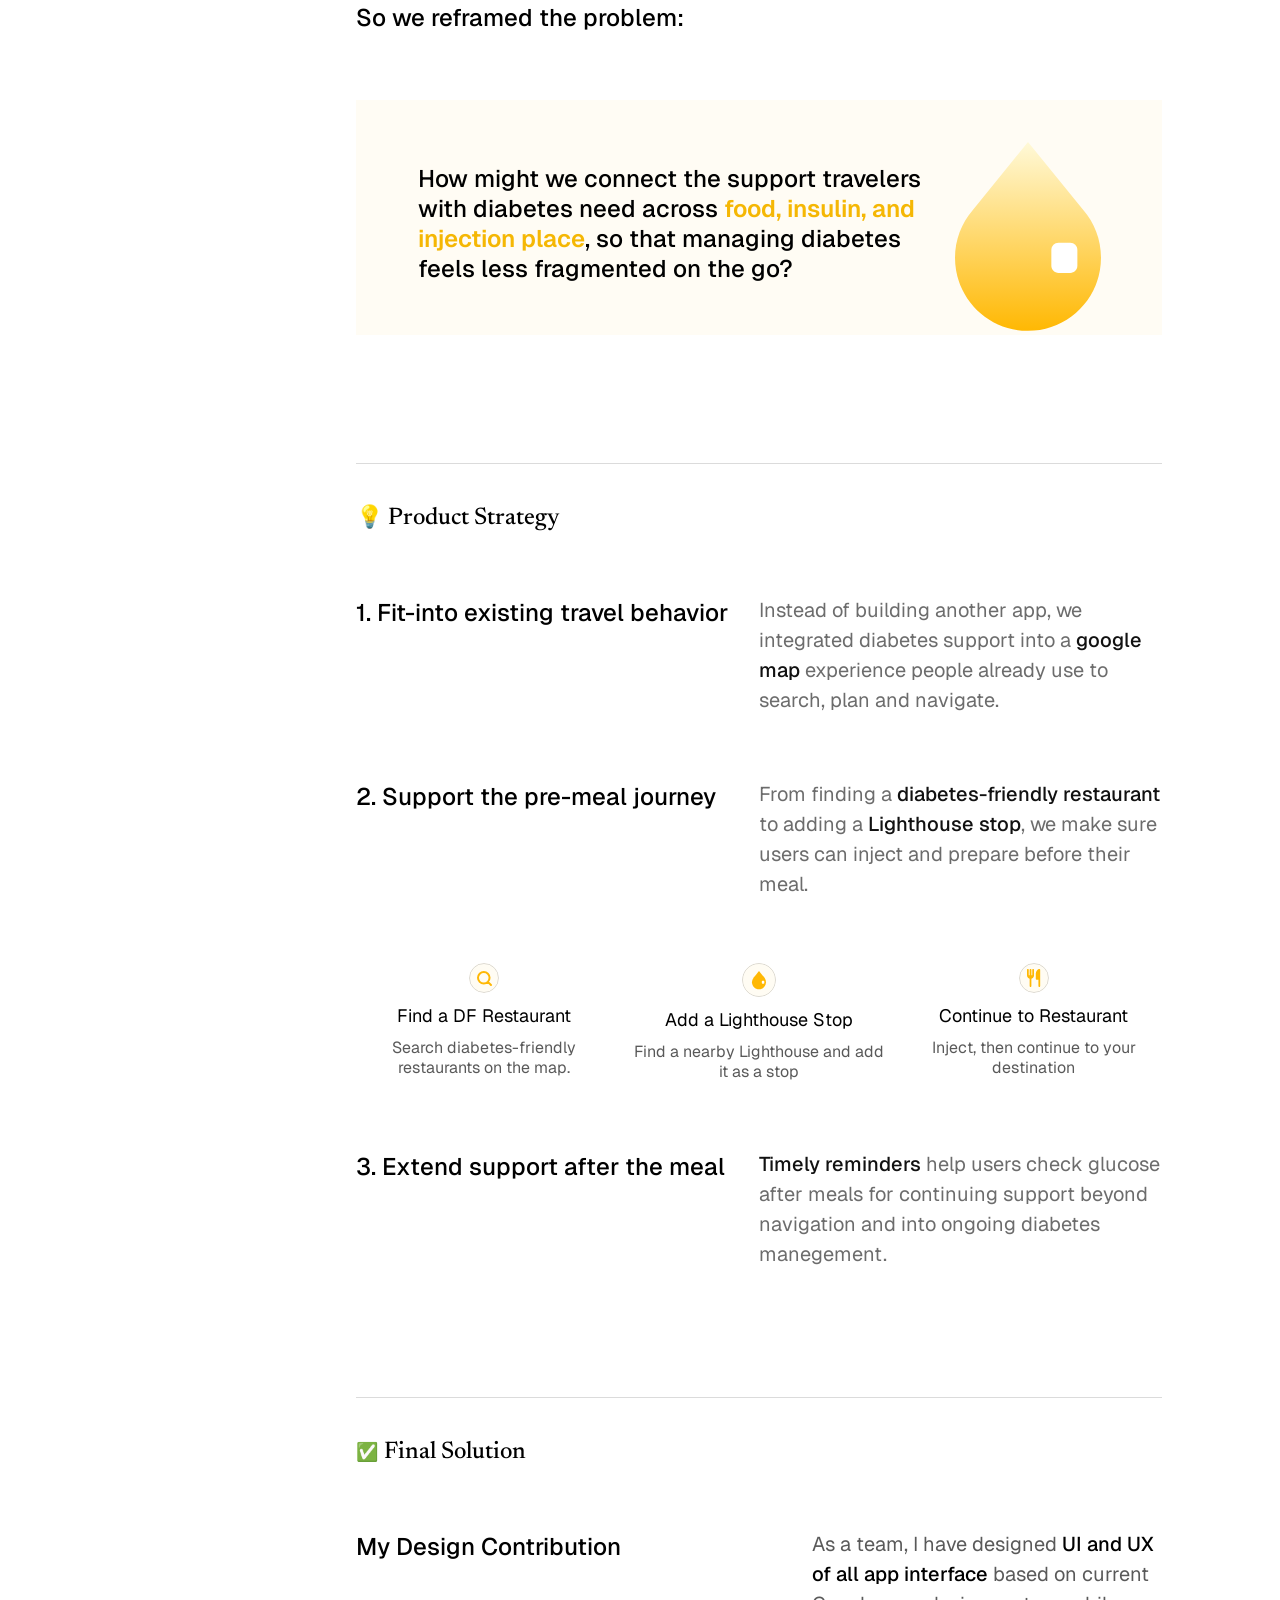
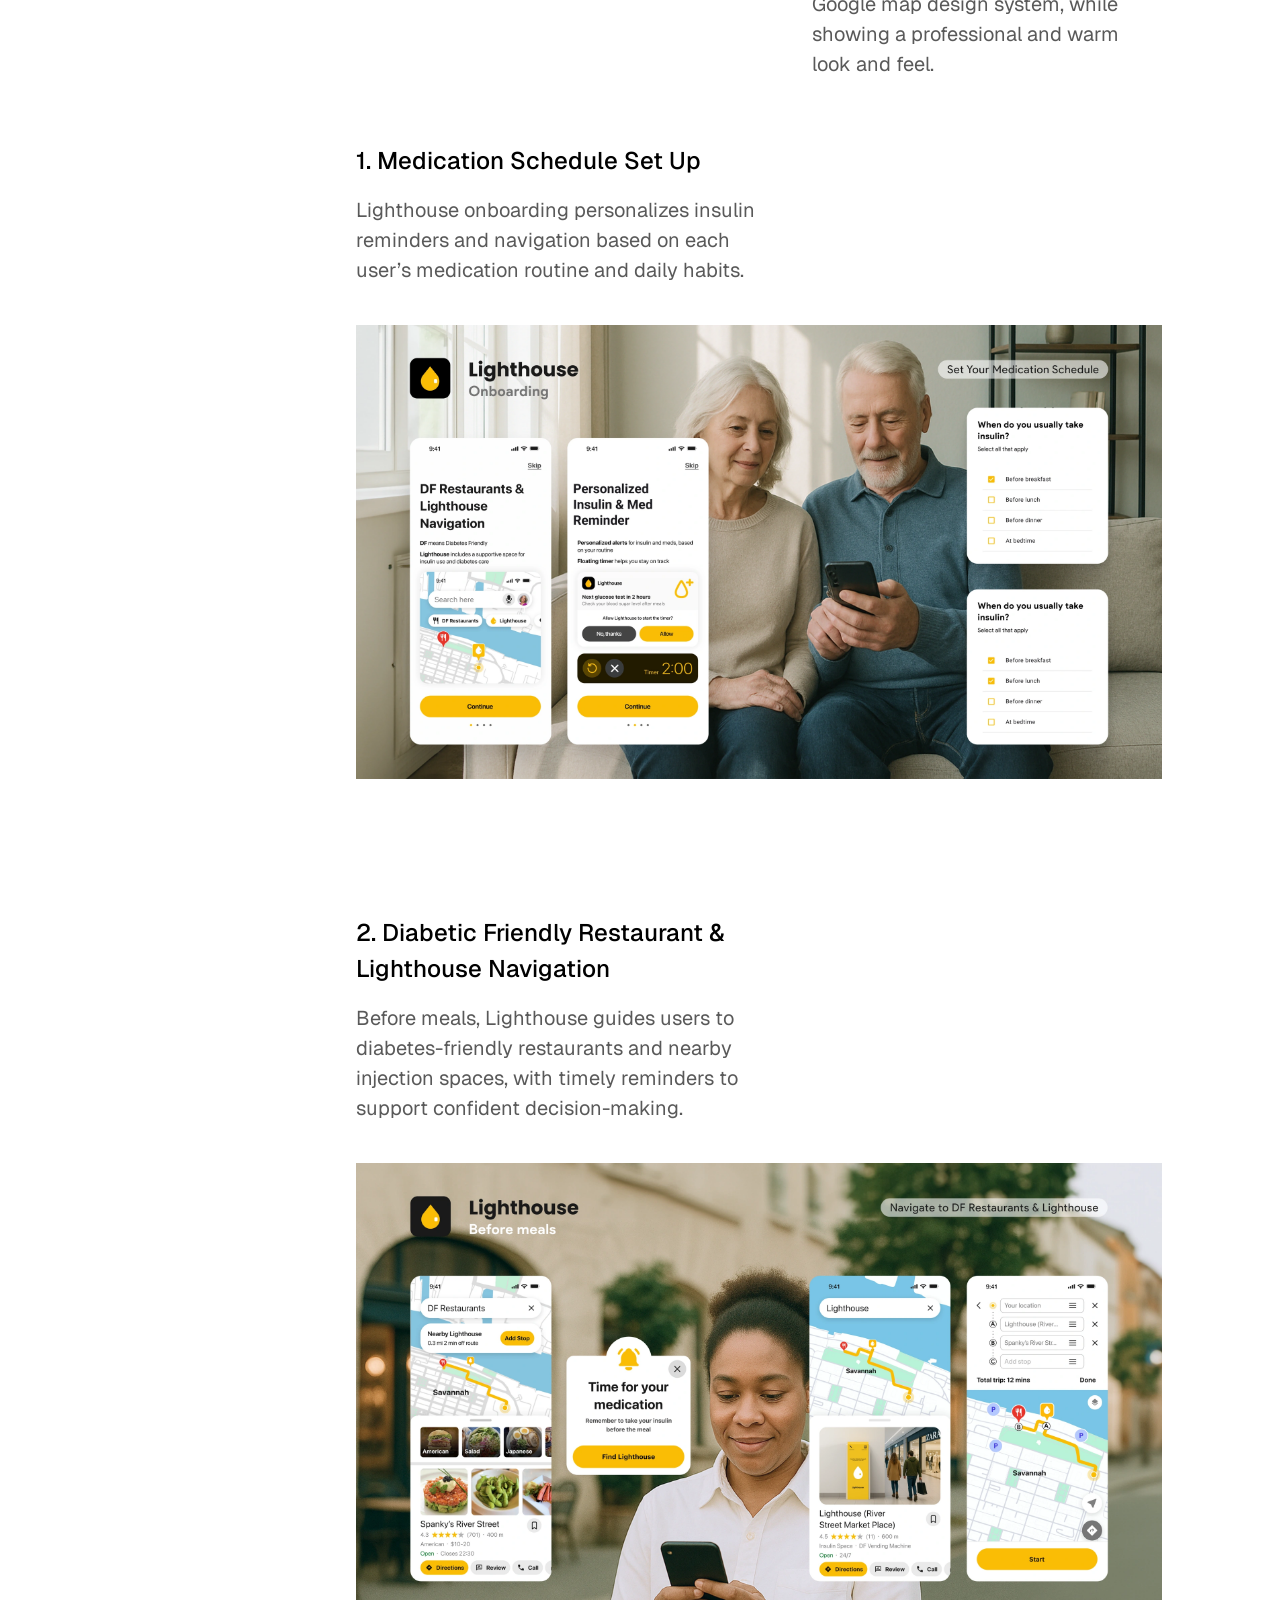
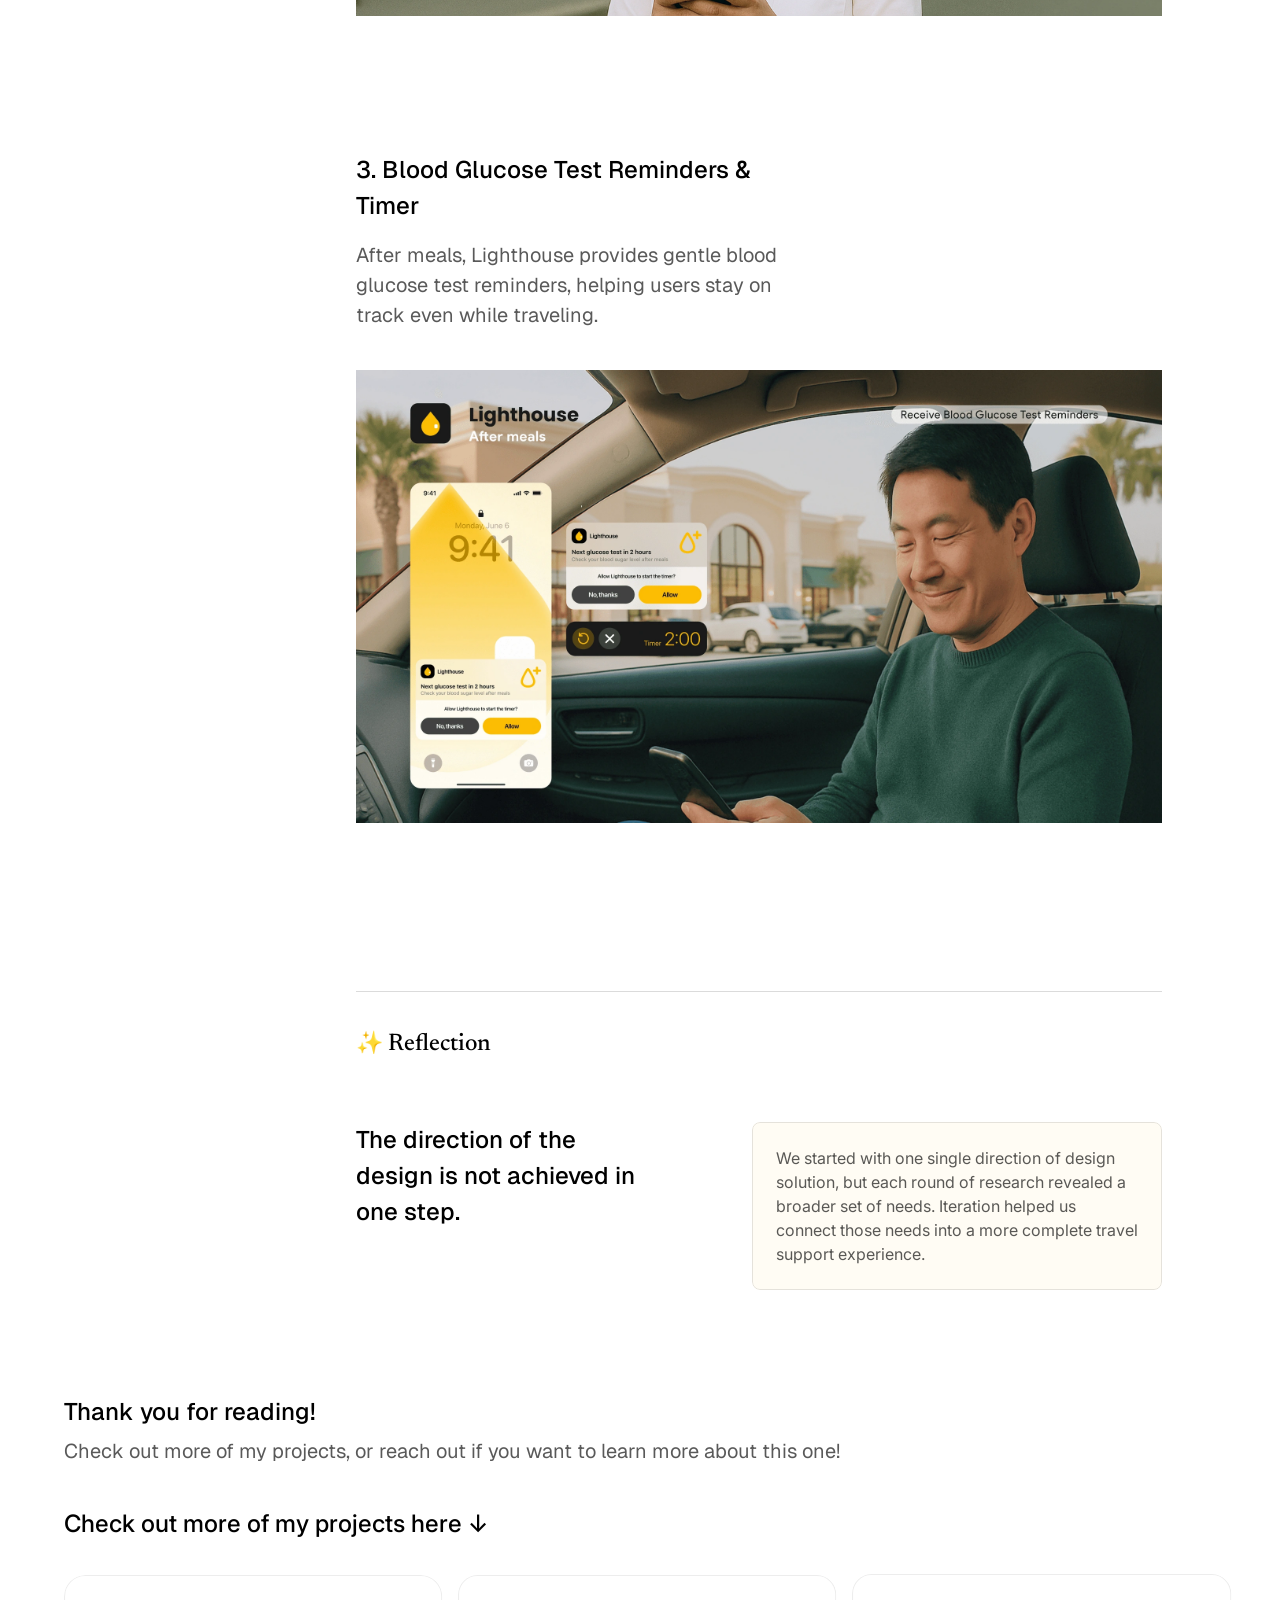
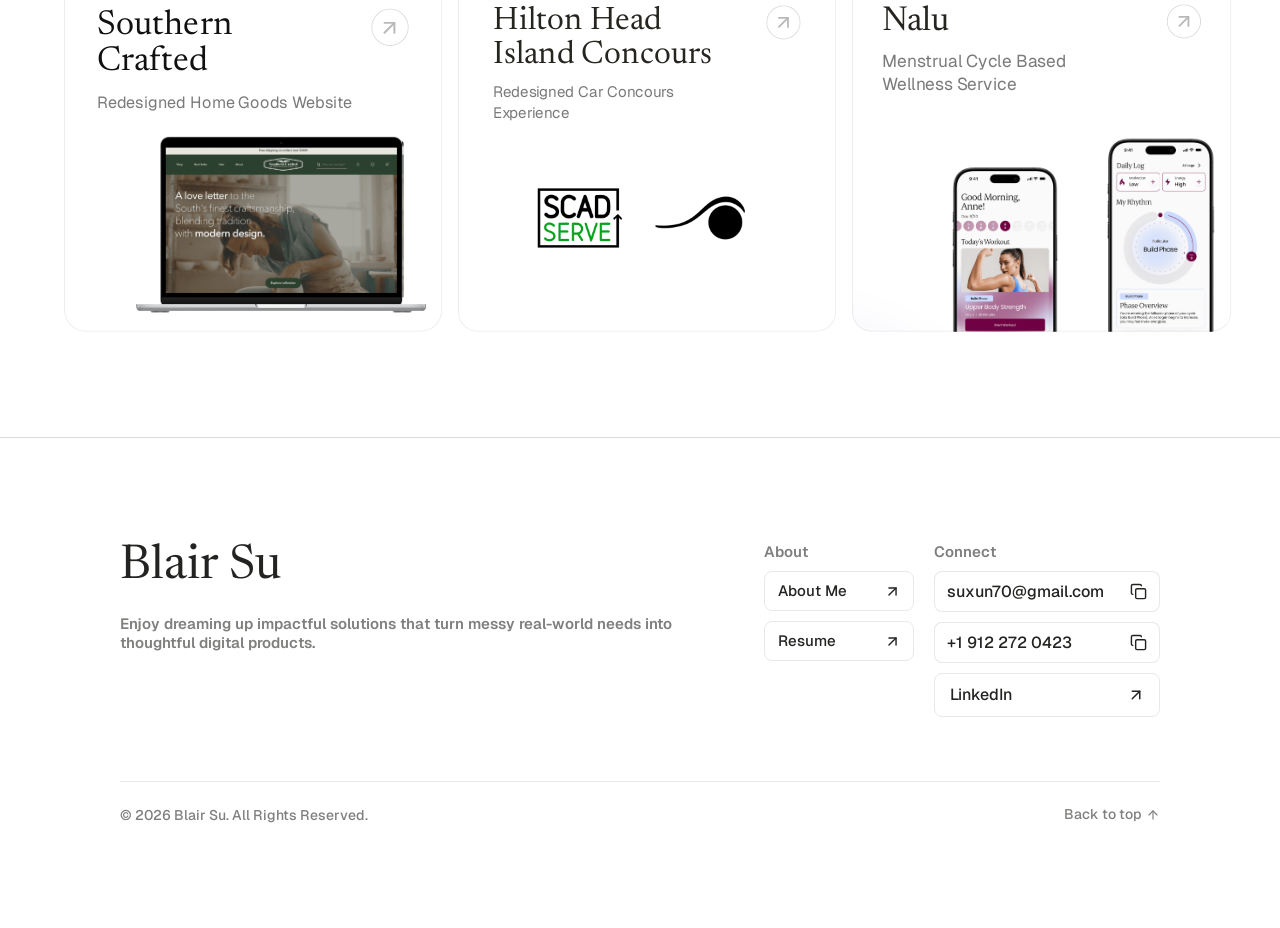
==== commit bd971c05: "Align Lighthouse closing section and anchor Southern Crafted artwork" ====
--- a/project-1-lighthouse/index.html
+++ b/project-1-lighthouse/index.html
@@ -1,5 +1,5 @@
 <!doctype html>
-<html lang="en"><head><meta charset="utf-8"><meta name="viewport" content="width=device-width,initial-scale=1"><base href="../"><title>Lighthouse Case Study | Blair Su</title><meta name="description" content="Lighthouse project case study by Blair Su."><link rel="icon" href="./assets/blair-su-favicon-b.png"><link rel="stylesheet" href="https://fonts.googleapis.com/css2?family=Geist:wght@400;500;600;700&family=Newsreader:opsz,wght@6..72,400;6..72,500;6..72,600&family=Inter:wght@400;500;600;700&display=swap"><link rel="stylesheet" href="./assets/case-studies/layout.css"><link rel="stylesheet" href="./assets/case-studies/behavior.css?v=lighthouse-gray-copy-regular"><link rel="stylesheet" href="./assets/case-studies/header.css"><link rel="stylesheet" href="./assets/header-hover.css?v=mobile-project-title-16"></head><body><div class="header-blur-layer" aria-hidden="true"></div><nav class="portfolio-header" aria-label="Portfolio navigation"><div class="portfolio-header-layout"><a class="portfolio-header-logo-link w--current" href="./" data-home-reload="" aria-label="Home"><span class="portfolio-header-logo-text" aria-hidden="true">B</span></a><div class="portfolio-header-liquid" aria-label="Primary navigation"><a class="portfolio-header-nav-link w--current" href="./" data-home-reload="">Home</a><a class="portfolio-header-nav-link" href="./about.html">About</a><a class="portfolio-header-nav-link" href="./#selected-projects"="">Projects</a></div><a class="portfolio-header-resume-link" href="https://framerusercontent.com/assets/WrxzQ5XsKj0P0EgS3hBLOZuv2Q.pdf" target="_blank" rel="noopener noreferrer" aria-label="Resume"><span>Resume</span><svg class="portfolio-header-resume-arrow" width="24" height="24" viewBox="0 0 24 24" fill="none" xmlns="http://www.w3.org/2000/svg" aria-hidden="true"><path d="M7 17L17 7" stroke="currentColor" stroke-width="2" stroke-linecap="round" stroke-linejoin="round"></path><path d="M7 7H17V17" stroke="currentColor" stroke-width="2" stroke-linecap="round" stroke-linejoin="round"></path></svg></a><button class="portfolio-header-menu-toggle" type="button" aria-label="Open menu" aria-expanded="false" aria-controls="portfolio-mobile-menu"><span></span><span></span><span></span></button><div class="portfolio-header-mobile-panel" id="portfolio-mobile-menu" aria-hidden="true"><div class="portfolio-mobile-menu-inner"><nav class="portfolio-mobile-menu-primary" aria-label="Mobile primary navigation"><a class="portfolio-header-mobile-link portfolio-mobile-main-link w--current" href="./" data-home-reload="">Home</a><a class="portfolio-header-mobile-link portfolio-mobile-main-link" href="./about.html">About</a></nav><section class="portfolio-mobile-menu-section" aria-label="Project navigation"><h2 class="portfolio-mobile-menu-section-title">Project</h2><a class="portfolio-mobile-project-link" href="./project-1-lighthouse/"><span class="portfolio-mobile-project-icon-wrap"><img src="./assets/mobile-menu-project-icon.svg" alt="" class="portfolio-mobile-project-icon"></span><span class="portfolio-mobile-project-title">Lighthouse<span class="portfolio-mobile-project-time">5 min</span></span></a><a class="portfolio-mobile-project-link" href="./project-2-southerncrafted/"><span class="portfolio-mobile-project-icon-wrap"><img src="./assets/southern-crafted-logo.svg" alt="" class="portfolio-mobile-project-icon"></span><span class="portfolio-mobile-project-title">Southern Crafted<span class="portfolio-mobile-project-time">5 min</span></span></a><a class="portfolio-mobile-project-link" href="./project-3-hhi/"><span class="portfolio-mobile-project-icon-wrap"><img src="./assets/mobile-menu-hhi.png" alt="" class="portfolio-mobile-project-icon"></span><span class="portfolio-mobile-project-title">Hilton Head Island Concours<span class="portfolio-mobile-project-time">4 min</span></span></a><a class="portfolio-mobile-project-link" href="./project-4-nalu/"><span class="portfolio-mobile-project-icon-wrap"><img src="./assets/mobile-menu-nalu.png" alt="" class="portfolio-mobile-project-icon"></span><span class="portfolio-mobile-project-title">Nalu<span class="portfolio-mobile-project-time">3 min</span></span></a></section><section class="portfolio-mobile-menu-section cc-other" aria-label="Other navigation"><h2 class="portfolio-mobile-menu-section-title">Other</h2><a class="portfolio-header-mobile-link portfolio-mobile-other-link cc-resume" href="https://framerusercontent.com/assets/WrxzQ5XsKj0P0EgS3hBLOZuv2Q.pdf" target="_blank" rel="noopener noreferrer"><span>Resume</span><svg class="portfolio-header-mobile-arrow" width="18" height="18" viewBox="0 0 24 24" fill="none" xmlns="http://www.w3.org/2000/svg" aria-hidden="true"><path d="M7 17L17 7" stroke="currentColor" stroke-width="2" stroke-linecap="round" stroke-linejoin="round"></path><path d="M7 7H17V17" stroke="currentColor" stroke-width="2" stroke-linecap="round" stroke-linejoin="round"></path></svg></a></section></div></div></div></nav><a class="case-skip" href="#overview">Skip to case study</a><div class="case-breakpoint case-desktop"><div class="case-node s198" data-source="FJjlINqC5" data-layer="Desktop"><div class="case-node s125" data-source="NDxL_lh3O" data-layer="Room to Breathe Page"><div class="case-node s1" data-source="tAloOmuzT" data-layer="S1 Introduction" id="desktop-overview" data-anchor="overview"><div class="case-node s0" data-source="X5a2FZDSW" data-layer="72" role="img" aria-label="72"></div></div><div class="case-node s412" data-source="Spu0hWFQM" data-layer="Case Study Body"><nav class="case-node s2" aria-label="Case study sections"><div class="case-sections"><a href="#overview" data-section="overview">Overview</a><a href="#context" data-section="context">Context</a><a href="#research" data-section="research">Research</a><a href="#problem-reframing" data-section="problem-reframing">Problem Reframing</a><a href="#product-strategy" data-section="product-strategy">Product Strategy</a><a href="#design-process" data-section="design-process">Final Solution</a><a href="#reflection" data-section="reflection">Reflection</a></div></nav><article class="case-node s411" data-source="EoZrQWnKY" data-layer="Article Content"><div class="case-node s11" data-source="XpPivp9Ex" data-layer="Top"><div class="case-node s6" data-source="yA4xRdRJQ" data-layer="Title"><div class="case-node s4" data-source="Mtbfzh2Hg"><p class="s3"><span class="s3">Lighthouse - Diabetes Support</span></p></div><div class="case-node s5" data-source="j18O2FBuj"><p class="s3"><span class="s3">Student Team Project</span></p></div></div><div class="case-node s10" data-source="jUtKSD4Bo" data-layer="Time"><div class="case-node s9" data-source="N08cYjhir" data-layer="Year"><div class="case-node s7" data-source="w4aDb9GUC"><p class="s3"><span class="s3">Year</span></p></div><div class="case-node s8" data-source="RNgLFOLrb"><p class="s3"><span class="s3">2023</span></p></div></div><div class="case-node s9" data-source="RiG35PPi4" data-layer="Duration"><div class="case-node s7" data-source="nP1ssrF3i"><p class="s3"><span class="s3">Duration</span></p></div><div class="case-node s8" data-source="sJEqZeRGA"><p class="s3"><span class="s3">10 weeks</span></p></div></div></div></div><div class="case-node s20" data-source="T6Pb3qaCH" data-layer="Overview and Roles"><div class="case-node s16" data-source="OEI702Lxy" data-layer="Overview Text"><div class="case-node s12" data-source="UBziBP_vx"><p class="s3"><span class="s3">Overview</span></p></div><div class="case-node s15" data-source="Q8dCJe4Il"><p class="s3"><span class="s13">A </span><span class="s14">diabetes travel support</span><span class="s13"> concept designed to make dining, insulin management, and medication routines easier on the go.</span></p></div></div><div class="case-node s16" data-source="uYMl3KENS" data-layer="Roles Text"><div class="case-node s12" data-source="sqPBYrCvf"><p class="s3"><span class="s3">My Roles</span></p></div><div class="case-node s19" data-source="r9Mp50xbA"><p class="s3"><span class="s17">UX Designer:</span><span class="s13"> I established our </span><span class="s18">design system</span><span class="s13"> and worked with our </span><span class="s18">visual design lead</span><span class="s13"> to balance between data-driven functionality and visual craft.</span></p></div></div></div><div class="case-node s27" data-source="gURrmVGgs" data-layer="Outcomes"><div class="case-node s21" data-source="ExqBek8Tx"><p class="s3"><span class="s3">Design Outcomes</span></p></div><div class="case-node s26" data-source="guFKAYK3E"><div class="case-node s24" data-source="iJbMXEBTo"><div class="case-node s22" data-source="s2WHmsgtn"><p class="s3"><span class="s3">83%</span></p></div><div class="case-node s23" data-source="oC9M7d5Bw"><p class="s3"><span class="s3">Average user satisfaction with Lighthouse experience</span></p></div></div><div class="case-node s24" data-source="ey8ecHYoI"><div class="case-node s22" data-source="SATJyiHNX"><p class="s3"><span class="s3">36%</span></p></div><div class="case-node s23" data-source="owyK22Ouz"><p class="s3"><span class="s3">willing to download our app after completing our usability test.</span></p></div></div><div class="case-node s25" data-source="bQcDgQEuB"><div class="case-node s22" data-source="CHS3yTXD4"><p class="s3"><span class="s3">8 Awards</span></p></div><div class="case-node s23" data-source="t6g_Hz2RV"><p class="s3"><span class="s3">From </span><a class="s3" href="https://www.indigoaward.com/winners/8999">Indigo Design Awards</a><span class="s3"> (Including Gold in UX, Interface &amp; Navigation) and </span><a class="s3" href="https://www.productdesignaward.eu/winners/epda/2024/12122/">European Product Design Award </a></p></div></div></div></div><div class="case-node s41" data-source="iuEUYvIGz" data-layer="Section At a Glance" id="desktop-context" data-anchor="context"><div class="case-node s28" data-source="gsjMN_xbj" data-layer="Divider"></div><div class="case-node s27" data-source="SBCewBluh"><div class="case-node s31" data-source="w4AXOMuPA" id="desktop-context-title" data-anchor="context-title"><p class="s3"><span class="s29">📍</span><span class="s30"> Context</span></p></div><div class="case-node s34" data-source="CSqB9JVa8"><div class="case-node s32" data-source="JWPUe_fDV"><p class="s3"><span class="s3">Why is travel challenging for diabetes?</span></p></div><div class="case-node s33" data-source="nZqejyn5E"><p class="s3"><span class="s3">Diabetes management is continuous, but travel can make it unpredictable. We explored where support could fit more naturally into the travel experience.</span></p></div></div></div><div class="case-node s40" data-source="fQrYjZviA" data-layer="8 What do they really want?"><div class="case-node s35" data-source="jfAluTk7R" data-layer="Frame 1707480215"><svg width="211" height="271" viewBox="0 0 211 271" fill="none" xmlns="http://www.w3.org/2000/svg">
+<html lang="en"><head><meta charset="utf-8"><meta name="viewport" content="width=device-width,initial-scale=1"><base href="../"><title>Lighthouse Case Study | Blair Su</title><meta name="description" content="Lighthouse project case study by Blair Su."><link rel="icon" href="./assets/blair-su-favicon-b.png"><link rel="stylesheet" href="https://fonts.googleapis.com/css2?family=Geist:wght@400;500;600;700&family=Newsreader:opsz,wght@6..72,400;6..72,500;6..72,600&family=Inter:wght@400;500;600;700&display=swap"><link rel="stylesheet" href="./assets/case-studies/layout.css"><link rel="stylesheet" href="./assets/case-studies/behavior.css?v=lighthouse-gray-copy-regular"><link rel="stylesheet" href="./assets/case-studies/header.css"><link rel="stylesheet" href="./assets/header-hover.css?v=mobile-header-50"></head><body><div class="header-blur-layer" aria-hidden="true"></div><nav class="portfolio-header" aria-label="Portfolio navigation"><div class="portfolio-header-layout"><a class="portfolio-header-logo-link w--current" href="./" data-home-reload="" aria-label="Home"><span class="portfolio-header-logo-text" aria-hidden="true">B</span></a><div class="portfolio-header-liquid" aria-label="Primary navigation"><a class="portfolio-header-nav-link w--current" href="./" data-home-reload="">Home</a><a class="portfolio-header-nav-link" href="./about.html">About</a><a class="portfolio-header-nav-link" href="./#selected-projects"="">Projects</a></div><a class="portfolio-header-resume-link" href="https://docs.google.com/document/d/1EQt0uCxezmY4o4NZ14qj3Sk8BYZWphJlj4wIumuw6OQ/edit?usp=sharing" target="_blank" rel="noopener noreferrer" aria-label="Resume"><span>Resume</span><svg class="portfolio-header-resume-arrow" width="24" height="24" viewBox="0 0 24 24" fill="none" xmlns="http://www.w3.org/2000/svg" aria-hidden="true"><path d="M7 17L17 7" stroke="currentColor" stroke-width="2" stroke-linecap="round" stroke-linejoin="round"></path><path d="M7 7H17V17" stroke="currentColor" stroke-width="2" stroke-linecap="round" stroke-linejoin="round"></path></svg></a><button class="portfolio-header-menu-toggle" type="button" aria-label="Open menu" aria-expanded="false" aria-controls="portfolio-mobile-menu"><span></span><span></span><span></span></button><div class="portfolio-header-mobile-panel" id="portfolio-mobile-menu" aria-hidden="true"><div class="portfolio-mobile-menu-inner"><nav class="portfolio-mobile-menu-primary" aria-label="Mobile primary navigation"><a class="portfolio-header-mobile-link portfolio-mobile-main-link w--current" href="./" data-home-reload="">Home</a><a class="portfolio-header-mobile-link portfolio-mobile-main-link" href="./about.html">About</a></nav><section class="portfolio-mobile-menu-section" aria-label="Project navigation"><h2 class="portfolio-mobile-menu-section-title">Project</h2><a class="portfolio-mobile-project-link" href="./project-1-lighthouse/"><span class="portfolio-mobile-project-icon-wrap"><img src="./assets/mobile-menu-project-icon.svg" alt="" class="portfolio-mobile-project-icon"></span><span class="portfolio-mobile-project-title">Lighthouse<span class="portfolio-mobile-project-time">5 min</span></span></a><a class="portfolio-mobile-project-link" href="./project-2-southerncrafted/"><span class="portfolio-mobile-project-icon-wrap"><img src="./assets/southern-crafted-logo.svg" alt="" class="portfolio-mobile-project-icon"></span><span class="portfolio-mobile-project-title">Southern Crafted<span class="portfolio-mobile-project-time">5 min</span></span></a><a class="portfolio-mobile-project-link" href="./project-3-hhi/"><span class="portfolio-mobile-project-icon-wrap"><img src="./assets/mobile-menu-hhi.png" alt="" class="portfolio-mobile-project-icon"></span><span class="portfolio-mobile-project-title">Hilton Head Island Concours<span class="portfolio-mobile-project-time">4 min</span></span></a><a class="portfolio-mobile-project-link" href="./project-4-nalu/"><span class="portfolio-mobile-project-icon-wrap"><img src="./assets/mobile-menu-nalu.png" alt="" class="portfolio-mobile-project-icon"></span><span class="portfolio-mobile-project-title">Nalu<span class="portfolio-mobile-project-time">3 min</span></span></a></section><section class="portfolio-mobile-menu-section cc-other" aria-label="Other navigation"><h2 class="portfolio-mobile-menu-section-title">Other</h2><a class="portfolio-header-mobile-link portfolio-mobile-other-link cc-resume" href="https://docs.google.com/document/d/1EQt0uCxezmY4o4NZ14qj3Sk8BYZWphJlj4wIumuw6OQ/edit?usp=sharing" target="_blank" rel="noopener noreferrer"><span>Resume</span><svg class="portfolio-header-mobile-arrow" width="18" height="18" viewBox="0 0 24 24" fill="none" xmlns="http://www.w3.org/2000/svg" aria-hidden="true"><path d="M7 17L17 7" stroke="currentColor" stroke-width="2" stroke-linecap="round" stroke-linejoin="round"></path><path d="M7 7H17V17" stroke="currentColor" stroke-width="2" stroke-linecap="round" stroke-linejoin="round"></path></svg></a></section></div></div></div></nav><a class="case-skip" href="#overview">Skip to case study</a><div class="case-breakpoint case-desktop"><div class="case-node s198" data-source="FJjlINqC5" data-layer="Desktop"><div class="case-node s125" data-source="NDxL_lh3O" data-layer="Room to Breathe Page"><div class="case-node s1" data-source="tAloOmuzT" data-layer="S1 Introduction" id="desktop-overview" data-anchor="overview"><div class="case-node s0" data-source="X5a2FZDSW" data-layer="72" role="img" aria-label="72"></div></div><div class="case-node s412" data-source="Spu0hWFQM" data-layer="Case Study Body"><nav class="case-node s2" aria-label="Case study sections"><div class="case-sections"><a href="#overview" data-section="overview">Overview</a><a href="#context" data-section="context">Context</a><a href="#research" data-section="research">Research</a><a href="#problem-reframing" data-section="problem-reframing">Problem Reframing</a><a href="#product-strategy" data-section="product-strategy">Product Strategy</a><a href="#design-process" data-section="design-process">Final Solution</a><a href="#reflection" data-section="reflection">Reflection</a></div></nav><article class="case-node s411" data-source="EoZrQWnKY" data-layer="Article Content"><div class="case-node s11" data-source="XpPivp9Ex" data-layer="Top"><div class="case-node s6" data-source="yA4xRdRJQ" data-layer="Title"><div class="case-node s4" data-source="Mtbfzh2Hg"><p class="s3"><span class="s3">Lighthouse - Diabetes Support</span></p></div><div class="case-node s5" data-source="j18O2FBuj"><p class="s3"><span class="s3">Student Team Project</span></p></div></div><div class="case-node s10" data-source="jUtKSD4Bo" data-layer="Time"><div class="case-node s9" data-source="N08cYjhir" data-layer="Year"><div class="case-node s7" data-source="w4aDb9GUC"><p class="s3"><span class="s3">Year</span></p></div><div class="case-node s8" data-source="RNgLFOLrb"><p class="s3"><span class="s3">2023</span></p></div></div><div class="case-node s9" data-source="RiG35PPi4" data-layer="Duration"><div class="case-node s7" data-source="nP1ssrF3i"><p class="s3"><span class="s3">Duration</span></p></div><div class="case-node s8" data-source="sJEqZeRGA"><p class="s3"><span class="s3">10 weeks</span></p></div></div></div></div><div class="case-node s20" data-source="T6Pb3qaCH" data-layer="Overview and Roles"><div class="case-node s16" data-source="OEI702Lxy" data-layer="Overview Text"><div class="case-node s12" data-source="UBziBP_vx"><p class="s3"><span class="s3">Overview</span></p></div><div class="case-node s15" data-source="Q8dCJe4Il"><p class="s3"><span class="s13">A </span><span class="s14">diabetes travel support</span><span class="s13"> concept designed to make dining, insulin management, and medication routines easier on the go.</span></p></div></div><div class="case-node s16" data-source="uYMl3KENS" data-layer="Roles Text"><div class="case-node s12" data-source="sqPBYrCvf"><p class="s3"><span class="s3">My Roles</span></p></div><div class="case-node s19" data-source="r9Mp50xbA"><p class="s3"><span class="s17">UX Designer:</span><span class="s13"> I established our </span><span class="s18">design system</span><span class="s13"> and worked with our </span><span class="s18">visual design lead</span><span class="s13"> to balance between data-driven functionality and visual craft.</span></p></div></div></div><div class="case-node s27" data-source="gURrmVGgs" data-layer="Outcomes"><div class="case-node s21" data-source="ExqBek8Tx"><p class="s3"><span class="s3">Design Outcomes</span></p></div><div class="case-node s26" data-source="guFKAYK3E"><div class="case-node s24" data-source="iJbMXEBTo"><div class="case-node s22" data-source="s2WHmsgtn"><p class="s3"><span class="s3">83%</span></p></div><div class="case-node s23" data-source="oC9M7d5Bw"><p class="s3"><span class="s3">Average user satisfaction with Lighthouse experience</span></p></div></div><div class="case-node s24" data-source="ey8ecHYoI"><div class="case-node s22" data-source="SATJyiHNX"><p class="s3"><span class="s3">36%</span></p></div><div class="case-node s23" data-source="owyK22Ouz"><p class="s3"><span class="s3">willing to download our app after completing our usability test.</span></p></div></div><div class="case-node s25" data-source="bQcDgQEuB"><div class="case-node s22" data-source="CHS3yTXD4"><p class="s3"><span class="s3">8 Awards</span></p></div><div class="case-node s23" data-source="t6g_Hz2RV"><p class="s3"><span class="s3">From </span><a class="s3" href="https://www.indigoaward.com/winners/8999">Indigo Design Awards</a><span class="s3"> (Including Gold in UX, Interface &amp; Navigation) and </span><a class="s3" href="https://www.productdesignaward.eu/winners/epda/2024/12122/">European Product Design Award </a></p></div></div></div></div><div class="case-node s41" data-source="iuEUYvIGz" data-layer="Section At a Glance" id="desktop-context" data-anchor="context"><div class="case-node s28" data-source="gsjMN_xbj" data-layer="Divider"></div><div class="case-node s27" data-source="SBCewBluh"><div class="case-node s31" data-source="w4AXOMuPA" id="desktop-context-title" data-anchor="context-title"><p class="s3"><span class="s29">📍</span><span class="s30"> Context</span></p></div><div class="case-node s34" data-source="CSqB9JVa8"><div class="case-node s32" data-source="JWPUe_fDV"><p class="s3"><span class="s3">Why is travel challenging for diabetes?</span></p></div><div class="case-node s33" data-source="nZqejyn5E"><p class="s3"><span class="s3">Diabetes management is continuous, but travel can make it unpredictable. We explored where support could fit more naturally into the travel experience.</span></p></div></div></div><div class="case-node s40" data-source="fQrYjZviA" data-layer="8 What do they really want?"><div class="case-node s35" data-source="jfAluTk7R" data-layer="Frame 1707480215"><svg width="211" height="271" viewBox="0 0 211 271" fill="none" xmlns="http://www.w3.org/2000/svg">
 <path d="M183.149 96.5553C199.222 114.513 209.137 138.129 209.51 164.119C210.333 221.322 164.628 268.361 107.424 269.183C50.2213 270.006 3.18239 224.301 2.35985 167.097C1.98908 141.312 11.073 117.592 26.4023 99.2389L103.575 1.48934L183.149 96.5553Z" fill="url(#paint0_linear_240_9950)"/>
 <path d="M165.534 143.257L148.892 143.496C143.288 143.577 138.811 148.184 138.892 153.788L139.218 176.48C139.299 182.083 143.907 186.561 149.51 186.48L166.153 186.241C171.756 186.16 176.233 181.552 176.152 175.949L175.826 153.257C175.745 147.653 171.138 143.176 165.534 143.257Z" fill="white"/>
 <defs>
@@ -39,7 +39,7 @@
 </linearGradient>
 </defs>
 </svg>
-</div><div class="case-node s87" data-source="vhmAdgmwg" data-layer="insulin?"><p class="s3"><span class="s85">How might we connect the support travelers with diabetes need across </span><span class="s86">food, insulin, and injection place</span><span class="s85">, so that managing diabetes feels less fragmented on the go?</span></p></div></div><div class="case-node s41" data-source="Leug6BTnI" data-layer="Section Concept" id="desktop-product-strategy" data-anchor="product-strategy"><div class="case-node s28" data-source="dUyCMrvZL" data-layer="Divider"></div><div class="case-node s45" data-source="mek5HpHAZ" id="desktop-product-strategy-title" data-anchor="product-strategy-title"><p class="s3"><span class="s42">💡</span><span class="s75"> </span><span class="s44">Product Strategy</span></p></div><div class="case-node s34" data-source="VjW5hnfVc"><div class="case-node s56" data-source="Mn39P8Uep"><p class="s3"><span class="s3">1. Fit-into existing travel behavior</span></p></div><div class="case-node s90" data-source="yFEgay0j1"><p class="s3"><span class="s89">Instead of building another app, we integrated diabetes support into a </span><span class="s14">google map</span><span class="s89"> experience people already use to search, plan and navigate. </span></p></div></div><div class="case-node s34" data-source="Uoxh41iqD"><div class="case-node s56" data-source="VRrLMTzsH"><p class="s3"><span class="s3">2. Support the pre-meal journey</span></p></div><div class="case-node s90" data-source="MYZvFgdu2"><p class="s3"><span class="s89">From finding a </span><span class="s14">diabetes-friendly restaurant</span><span class="s89"> to adding a </span><span class="s14">Lighthouse stop</span><span class="s89">, we make sure users can inject and prepare before their meal. </span></p></div></div><div class="case-node s68" data-source="cdePHyQ_T" data-layer="Frame 1707480221"><div class="case-node s95" data-source="zAu_pey5E" data-layer="Frame 1707480218"><div class="case-node s92" data-source="yLA5gDFez"><div class="case-node s91" data-source="OO4wXVWzz"><svg viewBox="0 0 13 13" xmlns="http://www.w3.org/2000/svg" width="13" height="13" fill="none" overflow="visible"><path d="M 5.778 11.556 C 8.969 11.556 11.556 8.969 11.556 5.778 C 11.556 2.587 8.969 0 5.778 0 C 2.587 0 0 2.587 0 5.778 C 0 8.969 2.587 11.556 5.778 11.556 Z M 13 13 L 9.858 9.858" fill="transparent" stroke-width="2" stroke="rgb(255, 184, 4)" stroke-linecap="round" stroke-linejoin="round" stroke-dasharray=""></path></svg></div></div><div class="case-node s93" data-source="EHAZZ8mTd" data-layer="Find a DF Restaurant"><p class="s3"><span class="s3">Find a DF Restaurant</span></p></div><div class="case-node s94" data-source="XR0iPuRIh" data-layer="Search diabetes-friendly restaurants on the map."><p class="s3"><span class="s3">Search diabetes-friendly restaurants on the map.</span></p></div></div><div class="case-node s98" data-source="usqokHKWp" data-layer="Frame 1707480219"><div class="case-node s97" data-source="L2fSxZjxm"><div class="case-node s96" data-source="bMRtbQNfu"><svg viewBox="0 0 13.97 18.34" xmlns="http://www.w3.org/2000/svg" width="13.966" height="18.343" fill="none" overflow="visible"><g><path d="M 6.983 18.343 C 10.84 18.343 13.966 15.166 13.966 11.246 C 13.966 7.326 10.84 4.148 6.983 4.148 C 3.126 4.148 0 7.326 0 11.246 C 0 15.166 3.126 18.343 6.983 18.343 Z" fill="rgb(255,184,3)"></path><path d="M 6.986 0 L 1.449 6.922 L 12.52 6.922 Z" fill="rgb(255,184,3)"></path><path d="M 11.626 9.729 L 10.504 9.729 C 10.123 9.732 9.817 10.043 9.82 10.424 L 9.82 11.979 C 9.817 12.36 10.123 12.671 10.504 12.674 L 11.626 12.674 C 12.007 12.671 12.313 12.36 12.31 11.979 L 12.31 10.424 C 12.313 10.043 12.007 9.732 11.626 9.729 Z" fill="rgb(255,255,255)"></path></g></svg></div></div><div class="case-node s93" data-source="th3zLLc5G" data-layer="Add a Lighthouse Stop"><p class="s3"><span class="s3">Add a Lighthouse Stop</span></p></div><div class="case-node s94" data-source="PyGnwWVzO" data-layer="Find a nearby Lighthouse and add it as a stop"><p class="s3"><span class="s3">Find a nearby Lighthouse and add it as a stop</span></p></div></div><div class="case-node s95" data-source="LoyomNo9F" data-layer="Frame 1707480220"><div class="case-node s92" data-source="X1qbhyjDv"><div class="case-node s99" data-source="ZgVkH8sUx"><svg viewBox="0 0 13.2 18" xmlns="http://www.w3.org/2000/svg" width="13.201" height="18.001" fill="none" overflow="visible"><path d="M 2.64 6.3 L 2.64 0.9 C 2.635 0.663 2.725 0.434 2.891 0.265 C 3.056 0.095 3.283 0 3.52 0 C 3.757 -0.005 3.984 0.089 4.147 0.26 C 4.317 0.433 4.401 0.646 4.4 0.9 L 4.4 6.3 L 5.28 6.3 L 5.28 0.9 C 5.275 0.663 5.365 0.434 5.531 0.265 C 5.696 0.095 5.923 0 6.16 0 C 6.397 -0.005 6.624 0.089 6.787 0.26 C 6.957 0.433 7.041 0.646 7.04 0.9 L 7.04 6.3 C 7.04 7.14 6.787 7.875 6.281 8.505 C 5.805 9.116 5.146 9.557 4.4 9.765 L 4.4 17.1 C 4.407 17.34 4.315 17.571 4.147 17.742 C 3.984 17.913 3.756 18.006 3.52 18 C 3.283 18.001 3.056 17.905 2.891 17.736 C 2.725 17.566 2.635 17.337 2.64 17.1 L 2.64 9.765 C 1.895 9.557 1.236 9.115 0.76 8.505 C 0.253 7.875 0 7.14 0 6.3 L 0 0.9 C -0.005 0.663 0.085 0.434 0.251 0.265 C 0.416 0.095 0.643 0 0.88 0 C 1.117 -0.005 1.344 0.089 1.507 0.26 C 1.677 0.433 1.761 0.646 1.76 0.9 L 1.76 6.3 Z M 11.44 10.8 L 9.68 10.8 C 9.444 10.806 9.216 10.711 9.053 10.54 C 8.886 10.37 8.795 10.139 8.8 9.9 L 8.8 4.5 C 8.8 3.45 9.178 2.437 9.933 1.462 C 10.69 0.488 11.47 0 12.276 0 C 12.54 0 12.76 0.105 12.936 0.315 C 13.112 0.525 13.2 0.773 13.2 1.058 L 13.2 17.1 C 13.207 17.34 13.115 17.571 12.947 17.742 C 12.784 17.913 12.556 18.006 12.32 18 C 12.083 18.001 11.856 17.905 11.691 17.736 C 11.525 17.566 11.435 17.337 11.44 17.1 Z" fill="rgb(255,184,3)"></path></svg></div></div><div class="case-node s93" data-source="X6T_XRGtX" data-layer="Continue to Restaurant"><p class="s3"><span class="s3">Continue to Restaurant</span></p></div><div class="case-node s94" data-source="YpHJhfvjx" data-layer="Inject, then continue to your destination"><p class="s3"><span class="s3">Inject, then continue to your destination</span></p></div></div></div><div class="case-node s34" data-source="gCZ8u3B9d"><div class="case-node s56" data-source="yMlUBF3dA"><p class="s3"><span class="s3">3. Extend support after the meal</span></p></div><div class="case-node s90" data-source="koOFgWnXu"><p class="s3"><span class="s14">Timely reminders</span><span class="s18"> </span><span class="s89">help users check glucose after meals for continuing support beyond navigation and into ongoing diabetes manegement.</span></p></div></div></div><div class="case-node s41" data-source="z0yImvbBZ" data-layer="Section Process" id="desktop-design-process" data-anchor="design-process"><div class="case-node s28" data-source="hSW1c3KlP" data-layer="Divider"></div><div class="case-node s117" data-source="ACRsA_YYi"><div class="case-node s101" data-source="tgQZ0nK2V"><div class="case-node s100" data-source="cLKC9Z2jC" id="desktop-final-solution-title" data-anchor="final-solution-title"><p class="s3"><span class="s75">✅</span><span class="s42"> </span><span class="s44">Final Solution</span></p></div></div><div class="case-node s34" data-source="jbj5JjGhL"><div class="case-node s102" data-source="syFqn2vIz"><p class="s3"><span class="s3">My Design Contribution</span></p></div><div class="case-node s105" data-source="jFgyIRHrW"><p class="s3"><span class="s103">As a team, I have designed</span><span class="s104"> </span><span class="s85">UI and UX of all app interface</span><span class="s104"> </span><span class="s103">based on current Google map design system, while showing a professional and warm look and feel.</span></p></div></div><div class="case-node s34" data-source="pBw3oi7YJ" id="desktop-final-solution" data-anchor="final-solution"><div class="case-node s111" data-source="awEBMJFkc"><div class="case-node s108" data-source="NeiO1D35X"><div class="case-node s106" data-source="IW9xSJQO5"><p class="s3"><span class="s3">1. Medication Schedule Set Up</span></p></div><div class="case-node s107" data-source="nIx5I9Qpy"><p class="s3"><span class="s3">Lighthouse onboarding personalizes insulin reminders and navigation based on each user’s medication routine and daily habits.</span></p></div></div><div class="case-node s110" data-source="k1LbM6TVW"><div class="case-node s109" data-source="fBY1IYBxK" role="img" aria-label="Project visual"></div></div></div></div><div class="case-node s34" data-source="OosGZc4kQ"><div class="case-node s111" data-source="QCeZR49ni"><div class="case-node s113" data-source="uRQ1Ll56Q"><div class="case-node s22" data-source="TwQzt4nEv"><p class="s3"><span class="s3">2. Diabetic Friendly Restaurant &amp; Lighthouse Navigation</span></p></div><div class="case-node s112" data-source="m4F0AHwTx"><p class="s3"><span class="s3">Before meals, Lighthouse guides users to diabetes-friendly restaurants and nearby injection spaces, with timely reminders to support confident decision-making.</span></p></div></div><div class="case-node s110" data-source="e6dacM9eG"><div class="case-node s114" data-source="SVUg4fsHX" role="img" aria-label="Project visual"></div></div></div></div><div class="case-node s34" data-source="nPW2usbco"><div class="case-node s111" data-source="tLWQqHoVB"><div class="case-node s115" data-source="IQW6NDzYs"><div class="case-node s22" data-source="sVsSJPsHt"><p class="s3"><span class="s3">3. Blood Glucose Test Reminders &amp; Timer</span></p></div><div class="case-node s112" data-source="dZeJ_lWQA"><p class="s3"><span class="s3">After meals, Lighthouse provides gentle blood glucose test reminders, helping users stay on track even while traveling.</span></p></div></div><div class="case-node s110" data-source="ZbMQbbRpa"><div class="case-node s116" data-source="EE4mwbPP4" role="img" aria-label="Project visual"></div></div></div></div></div></div><div class="case-node s41" data-source="F9vkapnZw" data-layer="Section Process" id="desktop-reflection" data-anchor="reflection"><div class="case-node s28" data-source="p58mthMas" data-layer="Divider"></div><div class="case-node s118" data-source="u_aS_5JbV" id="desktop-reflection-title" data-anchor="reflection-title"><p class="s3"><span class="s29">✨ </span><span class="s30">Reflection</span></p></div><div class="case-node s34" data-source="JV6KSdQa1"><div class="case-node s102" data-source="GeJwcNI9V"><p class="s3"><span class="s3">The direction of the design is not achieved in one step.</span></p></div><div class="case-node s120" data-source="cmOBp8Him" data-layer="Guiding Principles"><div class="case-node s119" data-source="fJ9tz9KVT"><p class="s3"><span class="s3">We started with one single direction of design solution, but each round of research revealed a broader set of needs. Iteration helped us connect those needs into a more complete travel support experience.</span></p></div></div></div></div></article></div><div class="case-node s124" data-source="QVW4JPP_I"><div class="case-node s22" data-source="dsi70uEEm"><p class="s3"><span class="s3">Thank you for reading!</span></p></div><div class="case-node s123" data-source="Q2dOtiGMX"><p class="s3"><span class="s3">Check out more of my projects, or reach out if you want to learn more about this one!</span></p></div></div></div><div class="case-node s173" data-source="zaeLSt9Or" data-layer="Case Study Body"><article class="case-node s121" data-source="p7ECzJYrH" data-layer="Article Content"><div class="case-node s172" data-source="UNOT3FclZ"><div class="case-node s126" data-source="x75r610Wq"><p class="s3"><span class="s3">Check out more of my projects here ↓</span></p></div><div class="case-node s11 case-more-projects" data-source="OrcOneRq4"><a class="case-node case-more-link s127" href="./project-2-southerncrafted/" aria-label="Southern Crafted"><div class="case-more-state case-more-rest"><div class="case-node s137" data-source="tOvwzO__i" data-layer="Variant 1"><div class="case-node s130" data-source="j_6PdMGAF" data-layer="Card Copy"><div class="case-node s128" data-source="A8U03cLmS" data-layer="Title"><h3 class="s3"><span class="s3">Southern Crafted</span></h3></div><div class="case-node s129" data-source="BFocuRDjF" data-layer="Subtitle"><p class="s3"><span class="s3">Redesigned Home Goods Website</span></p></div></div><div class="case-node s132" data-source="eucAu1ZTs"><div class="case-node s131" data-source="GBEpOPCDS"><span class="case-icon" style="mask-image:url('./assets/case-studies/arrow-up-right.svg');-webkit-mask-image:url('./assets/case-studies/arrow-up-right.svg')" aria-hidden="true"></span></div></div><div class="case-node s136" data-source="Z60aUQJeY" data-layer="Project Image"><div class="case-node s135" data-source="p_J_ruWje"><div class="case-node s133" data-source="dCpP_kiW2" role="img" aria-label="Project visual"></div><div class="case-node s134" data-source="o8cVQckuX" data-layer="Macbook Air M2 Silver 2" role="img" aria-label="Macbook Air M2 Silver 2"></div></div></div></div></div><div class="case-more-state case-more-hover" aria-hidden="true"><div class="case-node s143" data-source="sui8Bsrrj" data-layer="Variant 1"><div class="case-node s130" data-source="sui8Bsrrjj_6PdMGAF" data-layer="Card Copy"><div class="case-node s138" data-source="sui8BsrrjA8U03cLmS" data-layer="Title"><h3 class="s3"><span class="s3">Southern Crafted</span></h3></div><div class="case-node s139" data-source="sui8BsrrjBFocuRDjF" data-layer="Subtitle"><p class="s3"><span class="s3">Redesigned Home Goods Website</span></p></div></div><div class="case-node s141" data-source="sui8BsrrjeucAu1ZTs"><div class="case-node s140" data-source="sui8BsrrjGBEpOPCDS"><span class="case-icon" style="mask-image:url('./assets/case-studies/arrow-up-right.svg');-webkit-mask-image:url('./assets/case-studies/arrow-up-right.svg')" aria-hidden="true"></span></div></div><div class="case-node s136" data-source="sui8BsrrjZ60aUQJeY" data-layer="Project Image"><div class="case-node s135" data-source="sui8Bsrrjp_J_ruWje"><div class="case-node s133" data-source="sui8BsrrjdCpP_kiW2" role="img" aria-label="Project visual"></div><div class="case-node s142"><video src="./assets/case-studies/ruGh492Q5ryQERn5JMd03pJao.mp4" muted loop playsinline preload="metadata" autoplay></video></div><div class="case-node s134" data-source="sui8Bsrrjo8cVQckuX" data-layer="Macbook Air M2 Silver 2" role="img" aria-label="Macbook Air M2 Silver 2"></div></div></div></div></div></a><a class="case-node case-more-link s144" href="./project-3-hhi/" aria-label="HHI"><div class="case-more-state case-more-rest"><div class="case-node s153" data-source="ACcMPZugf" data-layer="Variant 1"><div class="case-node s147" data-source="OqtQdw0wi"><div class="case-node s145" data-source="apAEOAT6S"><svg viewBox="0 0 4701.75 4768.74" xmlns="http://www.w3.org/2000/svg" width="4701.753" height="4768.737" fill="none" overflow="visible"><g><defs><radialGradient id="idid_apAEOAT6Sg175348440" cy="0.493" cx="0.528" r="0.56" gradientTransform="translate(0.528, 0.493) scale(1 0.8928571428571428) translate(-0.528, -0.493)"><stop offset="0.22" stop-color="rgba(255, 255, 255, 0)" stop-opacity="0"></stop><stop offset="0.47000000000000003" stop-color="rgba(255, 255, 255, 0.65997)" stop-opacity="0.65997"></stop><stop offset="0.55" stop-color="rgb(255, 255, 255)" stop-opacity="1"></stop></radialGradient></defs><path d="M 4701.753 2789.407 L 2424.794 4768.737 L 0 1979.33 L 2276.959 0 Z" fill="url(#idid_apAEOAT6Sg175348440)"></path></g></svg></div><div class="case-node s146" data-source="zR926I3KW" data-layer="Group 1000001834" role="img" aria-label="Group 1000001834"></div></div><div class="case-node s150" data-source="apzn5YpZP" data-layer="Card Copy"><div class="case-node s148" data-source="gd1CUxmxL" data-layer="Title"><h3 class="s3"><span class="s3">Hilton Head Island Concours</span></h3></div><div class="case-node s149" data-source="fUlBdG9WM" data-layer="Subtitle"><p class="s3"><span class="s3">Redesigned Car Concours Experience</span></p></div></div><div class="case-node s152" data-source="ml15HRtzh"><div class="case-node s151" data-source="VB8w_loYY"><span class="case-icon" style="mask-image:url('./assets/case-studies/arrow-up-right.svg');-webkit-mask-image:url('./assets/case-studies/arrow-up-right.svg')" aria-hidden="true"></span></div></div></div></div><div class="case-more-state case-more-hover" aria-hidden="true"><div class="case-node s153" data-source="U_j1O7idF" data-layer="Variant 1"><div class="case-node s147" data-source="U_j1O7idFOqtQdw0wi"><div class="case-node s154" data-source="U_j1O7idFtuKhx18qd" data-layer="Car image" role="img" aria-label="Car image"></div><div class="case-node s155" data-source="U_j1O7idFapAEOAT6S"><svg viewBox="0 0 1386 1483" xmlns="http://www.w3.org/2000/svg" width="1386" height="1483" fill="none" overflow="visible"><g><defs><radialGradient id="idid_U_j1O7idFapAEOAT6Sg175348440" cy="0.493" cx="0.528" r="0.56" gradientTransform="translate(0.528, 0.493) scale(1 0.8928571428571428) translate(-0.528, -0.493)"><stop offset="0.22" stop-color="rgba(255, 255, 255, 0)" stop-opacity="0"></stop><stop offset="0.37" stop-color="rgba(255, 255, 255, 0.65997)" stop-opacity="0.65997"></stop><stop offset="0.55" stop-color="rgb(255, 255, 255)" stop-opacity="1"></stop></radialGradient></defs><path d="M 1386 867.46 L 714.79 1483 L 0 615.54 L 671.21 0 Z" fill="url(#idid_U_j1O7idFapAEOAT6Sg175348440)"></path></g></svg></div><div class="case-node s156" data-source="U_j1O7idFzR926I3KW" data-layer="Group 1000001834" role="img" aria-label="Group 1000001834"></div></div><div class="case-node s150" data-source="U_j1O7idFapzn5YpZP" data-layer="Card Copy"><div class="case-node s148" data-source="U_j1O7idFgd1CUxmxL" data-layer="Title"><h3 class="s3"><span class="s3">Hilton Head Island Concours</span></h3></div><div class="case-node s149" data-source="U_j1O7idFfUlBdG9WM" data-layer="Subtitle"><p class="s3"><span class="s3">Redesigned Car Concours Experience</span></p></div></div><div class="case-node s158" data-source="U_j1O7idFml15HRtzh"><div class="case-node s157" data-source="U_j1O7idFVB8w_loYY"><span class="case-icon" style="mask-image:url('./assets/case-studies/arrow-up-right.svg');-webkit-mask-image:url('./assets/case-studies/arrow-up-right.svg')" aria-hidden="true"></span></div></div></div></div></a><a class="case-node case-more-link s159" href="./project-4-nalu/" aria-label="Nalu"><div class="case-more-state case-more-rest"><div class="case-node s167" data-source="X31pZqK7S" data-layer="Variant 1"><div class="case-node s163" data-source="wmcCqcER_"><div class="case-node s160" data-source="L8MHsVK57" data-layer="Frame 19238" role="img" aria-label="Frame 19238"></div><div class="case-node s161" data-source="WaCduTjS6" data-layer="Group 19201" role="img" aria-label="Group 19201"></div><div class="case-node s162" data-source="bvFYJR66D" data-layer="Group 19200" role="img" aria-label="Group 19200"></div></div><div class="case-node s166" data-source="lwipM6dXS" data-layer="Card Copy"><div class="case-node s164" data-source="r4WJNorQ5" data-layer="Title"><h3 class="s3"><span class="s3">Nalu</span></h3></div><div class="case-node s165" data-source="TkxLs0AEn" data-layer="Subtitle"><p class="s3"><span class="s3">Menstrual Cycle Based Wellness Service</span></p></div></div><div class="case-node s152" data-source="TiWBA6z_6"><div class="case-node s151" data-source="kmdrCawuw"><span class="case-icon" style="mask-image:url('./assets/case-studies/arrow-up-right.svg');-webkit-mask-image:url('./assets/case-studies/arrow-up-right.svg')" aria-hidden="true"></span></div></div></div></div><div class="case-more-state case-more-hover" aria-hidden="true"><div class="case-node s167" data-source="Dnr2Zb8Ax" data-layer="Variant 1"><div class="case-node s163" data-source="Dnr2Zb8AxwmcCqcER_"><div class="case-node s168" data-source="Dnr2Zb8AxL8MHsVK57" data-layer="Frame 19238" role="img" aria-label="Frame 19238"></div><div class="case-node s169" data-source="Dnr2Zb8AxWaCduTjS6" data-layer="Group 19201" role="img" aria-label="Group 19201"></div><div class="case-node s170" data-source="Dnr2Zb8AxbvFYJR66D" data-layer="Group 19200" role="img" aria-label="Group 19200"></div></div><div class="case-node s166" data-source="Dnr2Zb8AxlwipM6dXS" data-layer="Card Copy"><div class="case-node s164" data-source="Dnr2Zb8Axr4WJNorQ5" data-layer="Title"><h3 class="s3"><span class="s3">Nalu</span></h3></div><div class="case-node s165" data-source="Dnr2Zb8AxTkxLs0AEn" data-layer="Subtitle"><p class="s3"><span class="s3">Menstrual Cycle Based Wellness Service</span></p></div></div><div class="case-node s171" data-source="Dnr2Zb8AxTiWBA6z_6"><div class="case-node s157" data-source="Dnr2Zb8AxkmdrCawuw"><span class="case-icon" style="mask-image:url('./assets/case-studies/arrow-up-right.svg');-webkit-mask-image:url('./assets/case-studies/arrow-up-right.svg')" aria-hidden="true"></span></div></div></div></div></a></div></div></article></div><div class="case-node s174"><div class="case-node s197" data-source="V3Ccxyf7w" data-layer="Variant 1"><div class="case-node s189" data-source="jgG3BSGh8" data-layer="Footer Top"><div class="case-node s177" data-source="Oy2CKMxga" data-layer="Footer Brand"><div class="case-node s175" data-source="ktvlGFIUv" data-layer="Footer Name"><p class="s3"><span class="s3">Blair Su</span></p></div><div class="case-node s176" data-source="N3ci1RgFu" data-layer="Footer Column Title"><p class="s3"><span class="s3">Enjoy dreaming up impactful solutions that turn messy real-world needs into thoughtful digital products.</span></p></div></div><div class="case-node s188" data-source="J_UsmnduT" data-layer="Footer Columns"><div class="case-node s181" data-source="AbwVTGkoK" data-layer="Footer About"><div class="case-node s176" data-source="D4jUQviDl" data-layer="Footer Column Title"><p class="s3"><span class="s3">About</span></p></div><a class="case-node s180" data-source="ZPkE2zN7e" data-layer="Footer Link Card" href="./about.html"><div class="case-node s178" data-source="quLztNiqv"><p class="s3"><span class="s3">About Me</span></p></div><div class="case-node s179" data-source="MRgX1rDHH"><span class="case-icon" style="mask-image:url('./assets/case-studies/arrow-up-right.svg');-webkit-mask-image:url('./assets/case-studies/arrow-up-right.svg')" aria-hidden="true"></span></div></a><a class="case-node s180" data-source="qVcWKLBHv" data-layer="Footer Link Card" href="https://framerusercontent.com/assets/WrxzQ5XsKj0P0EgS3hBLOZuv2Q.pdf" target="_blank" rel="noopener noreferrer"><div class="case-node s178" data-source="nk6qffiWx"><p class="s3"><span class="s3">Resume</span></p></div><div class="case-node s179" data-source="aWL_o9cXU"><span class="case-icon" style="mask-image:url('./assets/case-studies/arrow-up-right.svg');-webkit-mask-image:url('./assets/case-studies/arrow-up-right.svg')" aria-hidden="true"></span></div></a></div><div class="case-node s187" data-source="r80AGAPiF" data-layer="Footer Connect"><div class="case-node s182" data-source="HZeSlVMqq" data-layer="Footer Column Title"><p class="s3"><span class="s3">Connect</span></p></div><button class="case-node s183" type="button" data-copy="suxun70@gmail.com" aria-label="Copy suxun70@gmail.com"><span>suxun70@gmail.com</span><span class="case-icon" style="mask-image:url('./assets/case-studies/copy.svg');-webkit-mask-image:url('./assets/case-studies/copy.svg')" aria-hidden="true"></span></button><button class="case-node s174" type="button" data-copy="+19122720423" aria-label="Copy +1 912 272 0423"><span>+1 912 272 0423</span><span class="case-icon" style="mask-image:url('./assets/case-studies/copy.svg');-webkit-mask-image:url('./assets/case-studies/copy.svg')" aria-hidden="true"></span></button><a class="case-node s186" data-source="gePjie5yW" data-layer="Footer Link Card" href="https://www.linkedin.com/in/blair-xun-su-1263921a9" target="_blank" rel="noopener noreferrer"><div class="case-node s184" data-source="uQ22olc_U"><p class="s3"><span class="s3">LinkedIn</span></p></div><div class="case-node s185" data-source="lGsvlmYQe"><span class="case-icon" style="mask-image:url('./assets/case-studies/arrow-up-right.svg');-webkit-mask-image:url('./assets/case-studies/arrow-up-right.svg')" aria-hidden="true"></span></div></a></div></div></div><div class="case-node s196" data-source="EtmcVpHvG" data-layer="Footer Bottom"><div class="case-node s190" data-source="mkTc89vA2" data-layer="Footer Bottom Divider"></div><div class="case-node s195" data-source="WOP6mvBpG" data-layer="Footer Bottom Row"><div class="case-node s191" data-source="Qt5oAWuiY" data-layer="Footer Copyright"><p class="s3"><span class="s3">© 2026 Blair Su. All Rights Reserved.</span></p></div><a class="case-node s194" data-source="AoZbuxDEc" data-layer="Back To Top Button" href="#overview"><div class="case-node s192" data-source="Jdbr0pJMW"><p class="s3"><span class="s3">Back to top</span></p></div><div class="case-node s193" data-source="tre1XCTnT"><span class="case-icon" style="mask-image:url('./assets/case-studies/arrow-up.svg');-webkit-mask-image:url('./assets/case-studies/arrow-up.svg')" aria-hidden="true"></span></div></a></div></div></div></div></div></div>
+</div><div class="case-node s87" data-source="vhmAdgmwg" data-layer="insulin?"><p class="s3"><span class="s85">How might we connect the support travelers with diabetes need across </span><span class="s86">food, insulin, and injection place</span><span class="s85">, so that managing diabetes feels less fragmented on the go?</span></p></div></div><div class="case-node s41" data-source="Leug6BTnI" data-layer="Section Concept" id="desktop-product-strategy" data-anchor="product-strategy"><div class="case-node s28" data-source="dUyCMrvZL" data-layer="Divider"></div><div class="case-node s45" data-source="mek5HpHAZ" id="desktop-product-strategy-title" data-anchor="product-strategy-title"><p class="s3"><span class="s42">💡</span><span class="s75"> </span><span class="s44">Product Strategy</span></p></div><div class="case-node s34" data-source="VjW5hnfVc"><div class="case-node s56" data-source="Mn39P8Uep"><p class="s3"><span class="s3">1. Fit-into existing travel behavior</span></p></div><div class="case-node s90" data-source="yFEgay0j1"><p class="s3"><span class="s89">Instead of building another app, we integrated diabetes support into a </span><span class="s14">google map</span><span class="s89"> experience people already use to search, plan and navigate. </span></p></div></div><div class="case-node s34" data-source="Uoxh41iqD"><div class="case-node s56" data-source="VRrLMTzsH"><p class="s3"><span class="s3">2. Support the pre-meal journey</span></p></div><div class="case-node s90" data-source="MYZvFgdu2"><p class="s3"><span class="s89">From finding a </span><span class="s14">diabetes-friendly restaurant</span><span class="s89"> to adding a </span><span class="s14">Lighthouse stop</span><span class="s89">, we make sure users can inject and prepare before their meal. </span></p></div></div><div class="case-node s68" data-source="cdePHyQ_T" data-layer="Frame 1707480221"><div class="case-node s95" data-source="zAu_pey5E" data-layer="Frame 1707480218"><div class="case-node s92" data-source="yLA5gDFez"><div class="case-node s91" data-source="OO4wXVWzz"><svg viewBox="0 0 13 13" xmlns="http://www.w3.org/2000/svg" width="13" height="13" fill="none" overflow="visible"><path d="M 5.778 11.556 C 8.969 11.556 11.556 8.969 11.556 5.778 C 11.556 2.587 8.969 0 5.778 0 C 2.587 0 0 2.587 0 5.778 C 0 8.969 2.587 11.556 5.778 11.556 Z M 13 13 L 9.858 9.858" fill="transparent" stroke-width="2" stroke="rgb(255, 184, 4)" stroke-linecap="round" stroke-linejoin="round" stroke-dasharray=""></path></svg></div></div><div class="case-node s93" data-source="EHAZZ8mTd" data-layer="Find a DF Restaurant"><p class="s3"><span class="s3">Find a DF Restaurant</span></p></div><div class="case-node s94" data-source="XR0iPuRIh" data-layer="Search diabetes-friendly restaurants on the map."><p class="s3"><span class="s3">Search diabetes-friendly restaurants on the map.</span></p></div></div><div class="case-node s98" data-source="usqokHKWp" data-layer="Frame 1707480219"><div class="case-node s97" data-source="L2fSxZjxm"><div class="case-node s96" data-source="bMRtbQNfu"><svg viewBox="0 0 13.97 18.34" xmlns="http://www.w3.org/2000/svg" width="13.966" height="18.343" fill="none" overflow="visible"><g><path d="M 6.983 18.343 C 10.84 18.343 13.966 15.166 13.966 11.246 C 13.966 7.326 10.84 4.148 6.983 4.148 C 3.126 4.148 0 7.326 0 11.246 C 0 15.166 3.126 18.343 6.983 18.343 Z" fill="rgb(255,184,3)"></path><path d="M 6.986 0 L 1.449 6.922 L 12.52 6.922 Z" fill="rgb(255,184,3)"></path><path d="M 11.626 9.729 L 10.504 9.729 C 10.123 9.732 9.817 10.043 9.82 10.424 L 9.82 11.979 C 9.817 12.36 10.123 12.671 10.504 12.674 L 11.626 12.674 C 12.007 12.671 12.313 12.36 12.31 11.979 L 12.31 10.424 C 12.313 10.043 12.007 9.732 11.626 9.729 Z" fill="rgb(255,255,255)"></path></g></svg></div></div><div class="case-node s93" data-source="th3zLLc5G" data-layer="Add a Lighthouse Stop"><p class="s3"><span class="s3">Add a Lighthouse Stop</span></p></div><div class="case-node s94" data-source="PyGnwWVzO" data-layer="Find a nearby Lighthouse and add it as a stop"><p class="s3"><span class="s3">Find a nearby Lighthouse and add it as a stop</span></p></div></div><div class="case-node s95" data-source="LoyomNo9F" data-layer="Frame 1707480220"><div class="case-node s92" data-source="X1qbhyjDv"><div class="case-node s99" data-source="ZgVkH8sUx"><svg viewBox="0 0 13.2 18" xmlns="http://www.w3.org/2000/svg" width="13.201" height="18.001" fill="none" overflow="visible"><path d="M 2.64 6.3 L 2.64 0.9 C 2.635 0.663 2.725 0.434 2.891 0.265 C 3.056 0.095 3.283 0 3.52 0 C 3.757 -0.005 3.984 0.089 4.147 0.26 C 4.317 0.433 4.401 0.646 4.4 0.9 L 4.4 6.3 L 5.28 6.3 L 5.28 0.9 C 5.275 0.663 5.365 0.434 5.531 0.265 C 5.696 0.095 5.923 0 6.16 0 C 6.397 -0.005 6.624 0.089 6.787 0.26 C 6.957 0.433 7.041 0.646 7.04 0.9 L 7.04 6.3 C 7.04 7.14 6.787 7.875 6.281 8.505 C 5.805 9.116 5.146 9.557 4.4 9.765 L 4.4 17.1 C 4.407 17.34 4.315 17.571 4.147 17.742 C 3.984 17.913 3.756 18.006 3.52 18 C 3.283 18.001 3.056 17.905 2.891 17.736 C 2.725 17.566 2.635 17.337 2.64 17.1 L 2.64 9.765 C 1.895 9.557 1.236 9.115 0.76 8.505 C 0.253 7.875 0 7.14 0 6.3 L 0 0.9 C -0.005 0.663 0.085 0.434 0.251 0.265 C 0.416 0.095 0.643 0 0.88 0 C 1.117 -0.005 1.344 0.089 1.507 0.26 C 1.677 0.433 1.761 0.646 1.76 0.9 L 1.76 6.3 Z M 11.44 10.8 L 9.68 10.8 C 9.444 10.806 9.216 10.711 9.053 10.54 C 8.886 10.37 8.795 10.139 8.8 9.9 L 8.8 4.5 C 8.8 3.45 9.178 2.437 9.933 1.462 C 10.69 0.488 11.47 0 12.276 0 C 12.54 0 12.76 0.105 12.936 0.315 C 13.112 0.525 13.2 0.773 13.2 1.058 L 13.2 17.1 C 13.207 17.34 13.115 17.571 12.947 17.742 C 12.784 17.913 12.556 18.006 12.32 18 C 12.083 18.001 11.856 17.905 11.691 17.736 C 11.525 17.566 11.435 17.337 11.44 17.1 Z" fill="rgb(255,184,3)"></path></svg></div></div><div class="case-node s93" data-source="X6T_XRGtX" data-layer="Continue to Restaurant"><p class="s3"><span class="s3">Continue to Restaurant</span></p></div><div class="case-node s94" data-source="YpHJhfvjx" data-layer="Inject, then continue to your destination"><p class="s3"><span class="s3">Inject, then continue to your destination</span></p></div></div></div><div class="case-node s34" data-source="gCZ8u3B9d"><div class="case-node s56" data-source="yMlUBF3dA"><p class="s3"><span class="s3">3. Extend support after the meal</span></p></div><div class="case-node s90" data-source="koOFgWnXu"><p class="s3"><span class="s14">Timely reminders</span><span class="s18"> </span><span class="s89">help users check glucose after meals for continuing support beyond navigation and into ongoing diabetes manegement.</span></p></div></div></div><div class="case-node s41" data-source="z0yImvbBZ" data-layer="Section Process" id="desktop-design-process" data-anchor="design-process"><div class="case-node s28" data-source="hSW1c3KlP" data-layer="Divider"></div><div class="case-node s117" data-source="ACRsA_YYi"><div class="case-node s101" data-source="tgQZ0nK2V"><div class="case-node s100" data-source="cLKC9Z2jC" id="desktop-final-solution-title" data-anchor="final-solution-title"><p class="s3"><span class="s75">✅</span><span class="s42"> </span><span class="s44">Final Solution</span></p></div></div><div class="case-node s34" data-source="jbj5JjGhL"><div class="case-node s102" data-source="syFqn2vIz"><p class="s3"><span class="s3">My Design Contribution</span></p></div><div class="case-node s105" data-source="jFgyIRHrW"><p class="s3"><span class="s103">As a team, I have designed</span><span class="s104"> </span><span class="s85">UI and UX of all app interface</span><span class="s104"> </span><span class="s103">based on current Google map design system, while showing a professional and warm look and feel.</span></p></div></div><div class="case-node s34" data-source="pBw3oi7YJ" id="desktop-final-solution" data-anchor="final-solution"><div class="case-node s111" data-source="awEBMJFkc"><div class="case-node s108" data-source="NeiO1D35X"><div class="case-node s106" data-source="IW9xSJQO5"><p class="s3"><span class="s3">1. Medication Schedule Set Up</span></p></div><div class="case-node s107" data-source="nIx5I9Qpy"><p class="s3"><span class="s3">Lighthouse onboarding personalizes insulin reminders and navigation based on each user’s medication routine and daily habits.</span></p></div></div><div class="case-node s110" data-source="k1LbM6TVW"><div class="case-node s109" data-source="fBY1IYBxK" role="img" aria-label="Project visual"></div></div></div></div><div class="case-node s34" data-source="OosGZc4kQ"><div class="case-node s111" data-source="QCeZR49ni"><div class="case-node s113" data-source="uRQ1Ll56Q"><div class="case-node s22" data-source="TwQzt4nEv"><p class="s3"><span class="s3">2. Diabetic Friendly Restaurant &amp; Lighthouse Navigation</span></p></div><div class="case-node s112" data-source="m4F0AHwTx"><p class="s3"><span class="s3">Before meals, Lighthouse guides users to diabetes-friendly restaurants and nearby injection spaces, with timely reminders to support confident decision-making.</span></p></div></div><div class="case-node s110" data-source="e6dacM9eG"><div class="case-node s114" data-source="SVUg4fsHX" role="img" aria-label="Project visual"></div></div></div></div><div class="case-node s34" data-source="nPW2usbco"><div class="case-node s111" data-source="tLWQqHoVB"><div class="case-node s115" data-source="IQW6NDzYs"><div class="case-node s22" data-source="sVsSJPsHt"><p class="s3"><span class="s3">3. Blood Glucose Test Reminders &amp; Timer</span></p></div><div class="case-node s112" data-source="dZeJ_lWQA"><p class="s3"><span class="s3">After meals, Lighthouse provides gentle blood glucose test reminders, helping users stay on track even while traveling.</span></p></div></div><div class="case-node s110" data-source="ZbMQbbRpa"><div class="case-node s116" data-source="EE4mwbPP4" role="img" aria-label="Project visual"></div></div></div></div></div></div><div class="case-node s41" data-source="F9vkapnZw" data-layer="Section Process" id="desktop-reflection" data-anchor="reflection"><div class="case-node s28" data-source="p58mthMas" data-layer="Divider"></div><div class="case-node s118" data-source="u_aS_5JbV" id="desktop-reflection-title" data-anchor="reflection-title"><p class="s3"><span class="s29">✨ </span><span class="s30">Reflection</span></p></div><div class="case-node s34" data-source="JV6KSdQa1"><div class="case-node s102" data-source="GeJwcNI9V"><p class="s3"><span class="s3">The direction of the design is not achieved in one step.</span></p></div><div class="case-node s120" data-source="cmOBp8Him" data-layer="Guiding Principles"><div class="case-node s119" data-source="fJ9tz9KVT"><p class="s3"><span class="s3">We started with one single direction of design solution, but each round of research revealed a broader set of needs. Iteration helped us connect those needs into a more complete travel support experience.</span></p></div></div></div></div></article></div></div><div class="case-node s173" data-source="zaeLSt9Or" data-layer="Case Study Body"><article class="case-node s121" data-source="p7ECzJYrH" data-layer="Article Content"><div class="case-node s225" data-source="QVW4JPP_I"><div class="case-node s22" data-source="dsi70uEEm"><p class="s3"><span class="s3">Thank you for reading!</span></p></div><div class="case-node s123" data-source="Q2dOtiGMX"><p class="s3"><span class="s3">Check out more of my projects, or reach out if you want to learn more about this one!</span></p></div></div><div class="case-node s172" data-source="UNOT3FclZ"><div class="case-node s126" data-source="x75r610Wq"><p class="s3"><span class="s3">Check out more of my projects here ↓</span></p></div><div class="case-node s11 case-more-projects" data-source="OrcOneRq4"><a class="case-node case-more-link s127" href="./project-2-southerncrafted/" aria-label="Southern Crafted"><div class="case-more-state case-more-rest"><div class="case-node s137" data-source="tOvwzO__i" data-layer="Variant 1"><div class="case-node s130" data-source="j_6PdMGAF" data-layer="Card Copy"><div class="case-node s128" data-source="A8U03cLmS" data-layer="Title"><h3 class="s3"><span class="s3">Southern Crafted</span></h3></div><div class="case-node s129" data-source="BFocuRDjF" data-layer="Subtitle"><p class="s3"><span class="s3">Redesigned Home Goods Website</span></p></div></div><div class="case-node s132" data-source="eucAu1ZTs"><div class="case-node s131" data-source="GBEpOPCDS"><span class="case-icon" style="mask-image:url('./assets/case-studies/arrow-up-right.svg');-webkit-mask-image:url('./assets/case-studies/arrow-up-right.svg')" aria-hidden="true"></span></div></div><div class="case-node s136" data-source="Z60aUQJeY" data-layer="Project Image"><div class="case-node s135" data-source="p_J_ruWje"><div class="case-node s133" data-source="dCpP_kiW2" role="img" aria-label="Project visual"></div><div class="case-node s134" data-source="o8cVQckuX" data-layer="Macbook Air M2 Silver 2" role="img" aria-label="Macbook Air M2 Silver 2"></div></div></div></div></div><div class="case-more-state case-more-hover" aria-hidden="true"><div class="case-node s143" data-source="sui8Bsrrj" data-layer="Variant 1"><div class="case-node s130" data-source="sui8Bsrrjj_6PdMGAF" data-layer="Card Copy"><div class="case-node s138" data-source="sui8BsrrjA8U03cLmS" data-layer="Title"><h3 class="s3"><span class="s3">Southern Crafted</span></h3></div><div class="case-node s139" data-source="sui8BsrrjBFocuRDjF" data-layer="Subtitle"><p class="s3"><span class="s3">Redesigned Home Goods Website</span></p></div></div><div class="case-node s141" data-source="sui8BsrrjeucAu1ZTs"><div class="case-node s140" data-source="sui8BsrrjGBEpOPCDS"><span class="case-icon" style="mask-image:url('./assets/case-studies/arrow-up-right.svg');-webkit-mask-image:url('./assets/case-studies/arrow-up-right.svg')" aria-hidden="true"></span></div></div><div class="case-node s136" data-source="sui8BsrrjZ60aUQJeY" data-layer="Project Image"><div class="case-node s135" data-source="sui8Bsrrjp_J_ruWje"><div class="case-node s133" data-source="sui8BsrrjdCpP_kiW2" role="img" aria-label="Project visual"></div><div class="case-node s142"><video src="./assets/case-studies/ruGh492Q5ryQERn5JMd03pJao.mp4" muted loop playsinline preload="metadata" autoplay></video></div><div class="case-node s134" data-source="sui8Bsrrjo8cVQckuX" data-layer="Macbook Air M2 Silver 2" role="img" aria-label="Macbook Air M2 Silver 2"></div></div></div></div></div></a><a class="case-node case-more-link s144" href="./project-3-hhi/" aria-label="HHI"><div class="case-more-state case-more-rest"><div class="case-node s153" data-source="ACcMPZugf" data-layer="Variant 1"><div class="case-node s147" data-source="OqtQdw0wi"><div class="case-node s145" data-source="apAEOAT6S"><svg viewBox="0 0 4701.75 4768.74" xmlns="http://www.w3.org/2000/svg" width="4701.753" height="4768.737" fill="none" overflow="visible"><g><defs><radialGradient id="idid_apAEOAT6Sg175348440" cy="0.493" cx="0.528" r="0.56" gradientTransform="translate(0.528, 0.493) scale(1 0.8928571428571428) translate(-0.528, -0.493)"><stop offset="0.22" stop-color="rgba(255, 255, 255, 0)" stop-opacity="0"></stop><stop offset="0.47000000000000003" stop-color="rgba(255, 255, 255, 0.65997)" stop-opacity="0.65997"></stop><stop offset="0.55" stop-color="rgb(255, 255, 255)" stop-opacity="1"></stop></radialGradient></defs><path d="M 4701.753 2789.407 L 2424.794 4768.737 L 0 1979.33 L 2276.959 0 Z" fill="url(#idid_apAEOAT6Sg175348440)"></path></g></svg></div><div class="case-node s146" data-source="zR926I3KW" data-layer="Group 1000001834" role="img" aria-label="Group 1000001834"></div></div><div class="case-node s150" data-source="apzn5YpZP" data-layer="Card Copy"><div class="case-node s148" data-source="gd1CUxmxL" data-layer="Title"><h3 class="s3"><span class="s3">Hilton Head Island Concours</span></h3></div><div class="case-node s149" data-source="fUlBdG9WM" data-layer="Subtitle"><p class="s3"><span class="s3">Redesigned Car Concours Experience</span></p></div></div><div class="case-node s152" data-source="ml15HRtzh"><div class="case-node s151" data-source="VB8w_loYY"><span class="case-icon" style="mask-image:url('./assets/case-studies/arrow-up-right.svg');-webkit-mask-image:url('./assets/case-studies/arrow-up-right.svg')" aria-hidden="true"></span></div></div></div></div><div class="case-more-state case-more-hover" aria-hidden="true"><div class="case-node s153" data-source="U_j1O7idF" data-layer="Variant 1"><div class="case-node s147" data-source="U_j1O7idFOqtQdw0wi"><div class="case-node s154" data-source="U_j1O7idFtuKhx18qd" data-layer="Car image" role="img" aria-label="Car image"></div><div class="case-node s155" data-source="U_j1O7idFapAEOAT6S"><svg viewBox="0 0 1386 1483" xmlns="http://www.w3.org/2000/svg" width="1386" height="1483" fill="none" overflow="visible"><g><defs><radialGradient id="idid_U_j1O7idFapAEOAT6Sg175348440" cy="0.493" cx="0.528" r="0.56" gradientTransform="translate(0.528, 0.493) scale(1 0.8928571428571428) translate(-0.528, -0.493)"><stop offset="0.22" stop-color="rgba(255, 255, 255, 0)" stop-opacity="0"></stop><stop offset="0.37" stop-color="rgba(255, 255, 255, 0.65997)" stop-opacity="0.65997"></stop><stop offset="0.55" stop-color="rgb(255, 255, 255)" stop-opacity="1"></stop></radialGradient></defs><path d="M 1386 867.46 L 714.79 1483 L 0 615.54 L 671.21 0 Z" fill="url(#idid_U_j1O7idFapAEOAT6Sg175348440)"></path></g></svg></div><div class="case-node s156" data-source="U_j1O7idFzR926I3KW" data-layer="Group 1000001834" role="img" aria-label="Group 1000001834"></div></div><div class="case-node s150" data-source="U_j1O7idFapzn5YpZP" data-layer="Card Copy"><div class="case-node s148" data-source="U_j1O7idFgd1CUxmxL" data-layer="Title"><h3 class="s3"><span class="s3">Hilton Head Island Concours</span></h3></div><div class="case-node s149" data-source="U_j1O7idFfUlBdG9WM" data-layer="Subtitle"><p class="s3"><span class="s3">Redesigned Car Concours Experience</span></p></div></div><div class="case-node s158" data-source="U_j1O7idFml15HRtzh"><div class="case-node s157" data-source="U_j1O7idFVB8w_loYY"><span class="case-icon" style="mask-image:url('./assets/case-studies/arrow-up-right.svg');-webkit-mask-image:url('./assets/case-studies/arrow-up-right.svg')" aria-hidden="true"></span></div></div></div></div></a><a class="case-node case-more-link s159" href="./project-4-nalu/" aria-label="Nalu"><div class="case-more-state case-more-rest"><div class="case-node s167" data-source="X31pZqK7S" data-layer="Variant 1"><div class="case-node s163" data-source="wmcCqcER_"><div class="case-node s160" data-source="L8MHsVK57" data-layer="Frame 19238" role="img" aria-label="Frame 19238"></div><div class="case-node s161" data-source="WaCduTjS6" data-layer="Group 19201" role="img" aria-label="Group 19201"></div><div class="case-node s162" data-source="bvFYJR66D" data-layer="Group 19200" role="img" aria-label="Group 19200"></div></div><div class="case-node s166" data-source="lwipM6dXS" data-layer="Card Copy"><div class="case-node s164" data-source="r4WJNorQ5" data-layer="Title"><h3 class="s3"><span class="s3">Nalu</span></h3></div><div class="case-node s165" data-source="TkxLs0AEn" data-layer="Subtitle"><p class="s3"><span class="s3">Menstrual Cycle Based Wellness Service</span></p></div></div><div class="case-node s152" data-source="TiWBA6z_6"><div class="case-node s151" data-source="kmdrCawuw"><span class="case-icon" style="mask-image:url('./assets/case-studies/arrow-up-right.svg');-webkit-mask-image:url('./assets/case-studies/arrow-up-right.svg')" aria-hidden="true"></span></div></div></div></div><div class="case-more-state case-more-hover" aria-hidden="true"><div class="case-node s167" data-source="Dnr2Zb8Ax" data-layer="Variant 1"><div class="case-node s163" data-source="Dnr2Zb8AxwmcCqcER_"><div class="case-node s168" data-source="Dnr2Zb8AxL8MHsVK57" data-layer="Frame 19238" role="img" aria-label="Frame 19238"></div><div class="case-node s169" data-source="Dnr2Zb8AxWaCduTjS6" data-layer="Group 19201" role="img" aria-label="Group 19201"></div><div class="case-node s170" data-source="Dnr2Zb8AxbvFYJR66D" data-layer="Group 19200" role="img" aria-label="Group 19200"></div></div><div class="case-node s166" data-source="Dnr2Zb8AxlwipM6dXS" data-layer="Card Copy"><div class="case-node s164" data-source="Dnr2Zb8Axr4WJNorQ5" data-layer="Title"><h3 class="s3"><span class="s3">Nalu</span></h3></div><div class="case-node s165" data-source="Dnr2Zb8AxTkxLs0AEn" data-layer="Subtitle"><p class="s3"><span class="s3">Menstrual Cycle Based Wellness Service</span></p></div></div><div class="case-node s171" data-source="Dnr2Zb8AxTiWBA6z_6"><div class="case-node s157" data-source="Dnr2Zb8AxkmdrCawuw"><span class="case-icon" style="mask-image:url('./assets/case-studies/arrow-up-right.svg');-webkit-mask-image:url('./assets/case-studies/arrow-up-right.svg')" aria-hidden="true"></span></div></div></div></div></a></div></div></article></div><div class="case-node s174"><div class="case-node s197" data-source="V3Ccxyf7w" data-layer="Variant 1"><div class="case-node s189" data-source="jgG3BSGh8" data-layer="Footer Top"><div class="case-node s177" data-source="Oy2CKMxga" data-layer="Footer Brand"><div class="case-node s175" data-source="ktvlGFIUv" data-layer="Footer Name"><p class="s3"><span class="s3">Blair Su</span></p></div><div class="case-node s176" data-source="N3ci1RgFu" data-layer="Footer Column Title"><p class="s3"><span class="s3">Enjoy dreaming up impactful solutions that turn messy real-world needs into thoughtful digital products.</span></p></div></div><div class="case-node s188" data-source="J_UsmnduT" data-layer="Footer Columns"><div class="case-node s181" data-source="AbwVTGkoK" data-layer="Footer About"><div class="case-node s176" data-source="D4jUQviDl" data-layer="Footer Column Title"><p class="s3"><span class="s3">About</span></p></div><a class="case-node s180" data-source="ZPkE2zN7e" data-layer="Footer Link Card" href="./about.html"><div class="case-node s178" data-source="quLztNiqv"><p class="s3"><span class="s3">About Me</span></p></div><div class="case-node s179" data-source="MRgX1rDHH"><span class="case-icon" style="mask-image:url('./assets/case-studies/arrow-up-right.svg');-webkit-mask-image:url('./assets/case-studies/arrow-up-right.svg')" aria-hidden="true"></span></div></a><a class="case-node s180" data-source="qVcWKLBHv" data-layer="Footer Link Card" href="https://docs.google.com/document/d/1EQt0uCxezmY4o4NZ14qj3Sk8BYZWphJlj4wIumuw6OQ/edit?usp=sharing" target="_blank" rel="noopener noreferrer"><div class="case-node s178" data-source="nk6qffiWx"><p class="s3"><span class="s3">Resume</span></p></div><div class="case-node s179" data-source="aWL_o9cXU"><span class="case-icon" style="mask-image:url('./assets/case-studies/arrow-up-right.svg');-webkit-mask-image:url('./assets/case-studies/arrow-up-right.svg')" aria-hidden="true"></span></div></a></div><div class="case-node s187" data-source="r80AGAPiF" data-layer="Footer Connect"><div class="case-node s182" data-source="HZeSlVMqq" data-layer="Footer Column Title"><p class="s3"><span class="s3">Connect</span></p></div><button class="case-node s183" type="button" data-copy="suxun70@gmail.com" aria-label="Copy suxun70@gmail.com"><span>suxun70@gmail.com</span><span class="case-icon" style="mask-image:url('./assets/case-studies/copy.svg');-webkit-mask-image:url('./assets/case-studies/copy.svg')" aria-hidden="true"></span></button><button class="case-node s174" type="button" data-copy="+19122720423" aria-label="Copy +1 912 272 0423"><span>+1 912 272 0423</span><span class="case-icon" style="mask-image:url('./assets/case-studies/copy.svg');-webkit-mask-image:url('./assets/case-studies/copy.svg')" aria-hidden="true"></span></button><a class="case-node s186" data-source="gePjie5yW" data-layer="Footer Link Card" href="https://www.linkedin.com/in/blair-xun-su-1263921a9" target="_blank" rel="noopener noreferrer"><div class="case-node s184" data-source="uQ22olc_U"><p class="s3"><span class="s3">LinkedIn</span></p></div><div class="case-node s185" data-source="lGsvlmYQe"><span class="case-icon" style="mask-image:url('./assets/case-studies/arrow-up-right.svg');-webkit-mask-image:url('./assets/case-studies/arrow-up-right.svg')" aria-hidden="true"></span></div></a></div></div></div><div class="case-node s196" data-source="EtmcVpHvG" data-layer="Footer Bottom"><div class="case-node s190" data-source="mkTc89vA2" data-layer="Footer Bottom Divider"></div><div class="case-node s195" data-source="WOP6mvBpG" data-layer="Footer Bottom Row"><div class="case-node s191" data-source="Qt5oAWuiY" data-layer="Footer Copyright"><p class="s3"><span class="s3">© 2026 Blair Su. All Rights Reserved.</span></p></div><a class="case-node s194" data-source="AoZbuxDEc" data-layer="Back To Top Button" href="#overview"><div class="case-node s192" data-source="Jdbr0pJMW"><p class="s3"><span class="s3">Back to top</span></p></div><div class="case-node s193" data-source="tre1XCTnT"><span class="case-icon" style="mask-image:url('./assets/case-studies/arrow-up.svg');-webkit-mask-image:url('./assets/case-studies/arrow-up.svg')" aria-hidden="true"></span></div></a></div></div></div></div></div></div>
 <div class="case-breakpoint case-tablet"><div class="case-node s198" data-source="Gb6_7YWFF" data-layer="Tablet"><nav class="case-node s199" aria-label="Case study contents"><div class="case-bottom"><details><summary>Contents <span class="case-icon" style="mask-image:url('./assets/case-studies/chevron-down.svg');-webkit-mask-image:url('./assets/case-studies/chevron-down.svg')" aria-hidden="true"></span></summary><div class="case-contents-menu"><a href="#overview">Overview</a><a href="#context">Context</a><a href="#research">Research</a><a href="#problem-reframing">Problem Reframing</a><a href="#product-strategy">Product Strategy</a><a href="#design-process">Final Solution</a><a href="#reflection">Reflection</a><a href="./">Home</a></div></details><span>Lighthouse</span></div></nav><div class="case-node s125" data-source="Gb6_7YWFFNDxL_lh3O" data-layer="Room to Breathe Page"><div class="case-node s1" data-source="Gb6_7YWFFtAloOmuzT" data-layer="S1 Introduction" id="tablet-overview" data-anchor="overview"><div class="case-node s0" data-source="Gb6_7YWFFX5a2FZDSW" data-layer="72" role="img" aria-label="72"></div></div><div class="case-node s214" data-source="Gb6_7YWFFSpu0hWFQM" data-layer="Case Study Body"><article class="case-node s213" data-source="Gb6_7YWFFEoZrQWnKY" data-layer="Article Content"><div class="case-node s11" data-source="Gb6_7YWFFXpPivp9Ex" data-layer="Top"><div class="case-node s6" data-source="Gb6_7YWFFyA4xRdRJQ" data-layer="Title"><div class="case-node s4" data-source="Gb6_7YWFFMtbfzh2Hg"><p class="s3"><span class="s3">Lighthouse - Diabetes Support</span></p></div><div class="case-node s5" data-source="Gb6_7YWFFj18O2FBuj"><p class="s3"><span class="s3">Student Team Project</span></p></div></div><div class="case-node s10" data-source="Gb6_7YWFFjUtKSD4Bo" data-layer="Time"><div class="case-node s9" data-source="Gb6_7YWFFN08cYjhir" data-layer="Year"><div class="case-node s7" data-source="Gb6_7YWFFw4aDb9GUC"><p class="s3"><span class="s3">Year</span></p></div><div class="case-node s8" data-source="Gb6_7YWFFRNgLFOLrb"><p class="s3"><span class="s3">2023</span></p></div></div><div class="case-node s9" data-source="Gb6_7YWFFRiG35PPi4" data-layer="Duration"><div class="case-node s7" data-source="Gb6_7YWFFnP1ssrF3i"><p class="s3"><span class="s3">Duration</span></p></div><div class="case-node s8" data-source="Gb6_7YWFFsJEqZeRGA"><p class="s3"><span class="s3">10 weeks</span></p></div></div></div></div><div class="case-node s20" data-source="Gb6_7YWFFT6Pb3qaCH" data-layer="Overview and Roles"><div class="case-node s16" data-source="Gb6_7YWFFOEI702Lxy" data-layer="Overview Text"><div class="case-node s12" data-source="Gb6_7YWFFUBziBP_vx"><p class="s3"><span class="s3">Overview</span></p></div><div class="case-node s15" data-source="Gb6_7YWFFQ8dCJe4Il"><p class="s3"><span class="s13">A </span><span class="s14">diabetes travel support</span><span class="s13"> concept designed to make dining, insulin management, and medication routines easier on the go.</span></p></div></div><div class="case-node s16" data-source="Gb6_7YWFFuYMl3KENS" data-layer="Roles Text"><div class="case-node s12" data-source="Gb6_7YWFFsqPBYrCvf"><p class="s3"><span class="s3">My Roles</span></p></div><div class="case-node s19" data-source="Gb6_7YWFFr9Mp50xbA"><p class="s3"><span class="s17">UX Designer:</span><span class="s13"> I established our </span><span class="s18">design system</span><span class="s13"> and worked with our </span><span class="s18">visual design lead</span><span class="s13"> to balance between data-driven functionality and visual craft.</span></p></div></div></div><div class="case-node s27" data-source="Gb6_7YWFFgURrmVGgs" data-layer="Outcomes"><div class="case-node s21" data-source="Gb6_7YWFFExqBek8Tx"><p class="s3"><span class="s3">Design Outcomes</span></p></div><div class="case-node s26" data-source="Gb6_7YWFFguFKAYK3E"><div class="case-node s24" data-source="Gb6_7YWFFiJbMXEBTo"><div class="case-node s22" data-source="Gb6_7YWFFs2WHmsgtn"><p class="s3"><span class="s3">83%</span></p></div><div class="case-node s23" data-source="Gb6_7YWFFoC9M7d5Bw"><p class="s3"><span class="s3">Average user satisfaction with Lighthouse experience</span></p></div></div><div class="case-node s24" data-source="Gb6_7YWFFey8ecHYoI"><div class="case-node s22" data-source="Gb6_7YWFFSATJyiHNX"><p class="s3"><span class="s3">36%</span></p></div><div class="case-node s23" data-source="Gb6_7YWFFowyK22Ouz"><p class="s3"><span class="s3">willing to download our app after completing our usability test.</span></p></div></div><div class="case-node s25" data-source="Gb6_7YWFFbQcDgQEuB"><div class="case-node s22" data-source="Gb6_7YWFFCHS3yTXD4"><p class="s3"><span class="s3">8 Awards</span></p></div><div class="case-node s23" data-source="Gb6_7YWFFt6g_Hz2RV"><p class="s3"><span class="s3">From </span><a class="s3" href="https://www.indigoaward.com/winners/8999">Indigo Design Awards</a><span class="s3"> (Including Gold in UX, Interface &amp; Navigation) and </span><a class="s3" href="https://www.productdesignaward.eu/winners/epda/2024/12122/">European Product Design Award </a></p></div></div></div></div><div class="case-node s41" data-source="Gb6_7YWFFiuEUYvIGz" data-layer="Section At a Glance" id="tablet-context" data-anchor="context"><div class="case-node s28" data-source="Gb6_7YWFFgsjMN_xbj" data-layer="Divider"></div><div class="case-node s27" data-source="Gb6_7YWFFSBCewBluh"><div class="case-node s31" data-source="Gb6_7YWFFw4AXOMuPA" id="tablet-context-title" data-anchor="context-title"><p class="s3"><span class="s29">📍</span><span class="s30"> Context</span></p></div><div class="case-node s34" data-source="Gb6_7YWFFCSqB9JVa8"><div class="case-node s32" data-source="Gb6_7YWFFJWPUe_fDV"><p class="s3"><span class="s3">Why is travel challenging for diabetes?</span></p></div><div class="case-node s33" data-source="Gb6_7YWFFnZqejyn5E"><p class="s3"><span class="s3">Diabetes management is continuous, but travel can make it unpredictable. We explored where support could fit more naturally into the travel experience.</span></p></div></div></div><div class="case-node s40" data-source="Gb6_7YWFFfQrYjZviA" data-layer="8 What do they really want?"><div class="case-node s200" data-source="Gb6_7YWFFjfAluTk7R" data-layer="Frame 1707480215"><svg width="211" height="271" viewBox="0 0 211 271" fill="none" xmlns="http://www.w3.org/2000/svg">
 <path d="M183.149 96.5553C199.222 114.513 209.137 138.129 209.51 164.119C210.333 221.322 164.628 268.361 107.424 269.183C50.2213 270.006 3.18239 224.301 2.35985 167.097C1.98908 141.312 11.073 117.592 26.4023 99.2389L103.575 1.48934L183.149 96.5553Z" fill="url(#paint0_linear_240_9950)"/>
 <path d="M165.534 143.257L148.892 143.496C143.288 143.577 138.811 148.184 138.892 153.788L139.218 176.48C139.299 182.083 143.907 186.561 149.51 186.48L166.153 186.241C171.756 186.16 176.233 181.552 176.152 175.949L175.826 153.257C175.745 147.653 171.138 143.176 165.534 143.257Z" fill="white"/>
@@ -80,7 +80,7 @@
 </linearGradient>
 </defs>
 </svg>
-</div><div class="case-node s87" data-source="Gb6_7YWFFvhmAdgmwg" data-layer="insulin?"><p class="s3"><span class="s85">How might we connect the support travelers with diabetes need across </span><span class="s86">food, insulin, and injection place</span><span class="s85">, so that managing diabetes feels less fragmented on the go?</span></p></div></div><div class="case-node s41" data-source="Gb6_7YWFFLeug6BTnI" data-layer="Section Concept" id="tablet-product-strategy" data-anchor="product-strategy"><div class="case-node s28" data-source="Gb6_7YWFFdUyCMrvZL" data-layer="Divider"></div><div class="case-node s45" data-source="Gb6_7YWFFmek5HpHAZ" id="tablet-product-strategy-title" data-anchor="product-strategy-title"><p class="s3"><span class="s42">💡</span><span class="s75"> </span><span class="s44">Product Strategy</span></p></div><div class="case-node s34" data-source="Gb6_7YWFFVjW5hnfVc"><div class="case-node s56" data-source="Gb6_7YWFFMn39P8Uep"><p class="s3"><span class="s3">1. Fit-into existing travel behavior</span></p></div><div class="case-node s90" data-source="Gb6_7YWFFyFEgay0j1"><p class="s3"><span class="s89">Instead of building another app, we integrated diabetes support into a </span><span class="s14">google map</span><span class="s89"> experience people already use to search, plan and navigate. </span></p></div></div><div class="case-node s34" data-source="Gb6_7YWFFUoxh41iqD"><div class="case-node s56" data-source="Gb6_7YWFFVRrLMTzsH"><p class="s3"><span class="s3">2. Support the pre-meal journey</span></p></div><div class="case-node s90" data-source="Gb6_7YWFFMYZvFgdu2"><p class="s3"><span class="s89">From finding a </span><span class="s14">diabetes-friendly restaurant</span><span class="s89"> to adding a </span><span class="s14">Lighthouse stop</span><span class="s89">, we make sure users can inject and prepare before their meal. </span></p></div></div><div class="case-node s68" data-source="Gb6_7YWFFcdePHyQ_T" data-layer="Frame 1707480221"><div class="case-node s95" data-source="Gb6_7YWFFzAu_pey5E" data-layer="Frame 1707480218"><div class="case-node s92" data-source="Gb6_7YWFFyLA5gDFez"><div class="case-node s91" data-source="Gb6_7YWFFOO4wXVWzz"><svg viewBox="0 0 13 13" xmlns="http://www.w3.org/2000/svg" width="13" height="13" fill="none" overflow="visible"><path d="M 5.778 11.556 C 8.969 11.556 11.556 8.969 11.556 5.778 C 11.556 2.587 8.969 0 5.778 0 C 2.587 0 0 2.587 0 5.778 C 0 8.969 2.587 11.556 5.778 11.556 Z M 13 13 L 9.858 9.858" fill="transparent" stroke-width="2" stroke="rgb(255, 184, 4)" stroke-linecap="round" stroke-linejoin="round" stroke-dasharray=""></path></svg></div></div><div class="case-node s93" data-source="Gb6_7YWFFEHAZZ8mTd" data-layer="Find a DF Restaurant"><p class="s3"><span class="s3">Find a DF Restaurant</span></p></div><div class="case-node s94" data-source="Gb6_7YWFFXR0iPuRIh" data-layer="Search diabetes-friendly restaurants on the map."><p class="s3"><span class="s3">Search diabetes-friendly restaurants on the map.</span></p></div></div><div class="case-node s98" data-source="Gb6_7YWFFusqokHKWp" data-layer="Frame 1707480219"><div class="case-node s97" data-source="Gb6_7YWFFL2fSxZjxm"><div class="case-node s96" data-source="Gb6_7YWFFbMRtbQNfu"><svg viewBox="0 0 13.97 18.34" xmlns="http://www.w3.org/2000/svg" width="13.966" height="18.343" fill="none" overflow="visible"><g><path d="M 6.983 18.343 C 10.84 18.343 13.966 15.166 13.966 11.246 C 13.966 7.326 10.84 4.148 6.983 4.148 C 3.126 4.148 0 7.326 0 11.246 C 0 15.166 3.126 18.343 6.983 18.343 Z" fill="rgb(255,184,3)"></path><path d="M 6.986 0 L 1.449 6.922 L 12.52 6.922 Z" fill="rgb(255,184,3)"></path><path d="M 11.626 9.729 L 10.504 9.729 C 10.123 9.732 9.817 10.043 9.82 10.424 L 9.82 11.979 C 9.817 12.36 10.123 12.671 10.504 12.674 L 11.626 12.674 C 12.007 12.671 12.313 12.36 12.31 11.979 L 12.31 10.424 C 12.313 10.043 12.007 9.732 11.626 9.729 Z" fill="rgb(255,255,255)"></path></g></svg></div></div><div class="case-node s93" data-source="Gb6_7YWFFth3zLLc5G" data-layer="Add a Lighthouse Stop"><p class="s3"><span class="s3">Add a Lighthouse Stop</span></p></div><div class="case-node s94" data-source="Gb6_7YWFFPyGnwWVzO" data-layer="Find a nearby Lighthouse and add it as a stop"><p class="s3"><span class="s3">Find a nearby Lighthouse and add it as a stop</span></p></div></div><div class="case-node s95" data-source="Gb6_7YWFFLoyomNo9F" data-layer="Frame 1707480220"><div class="case-node s92" data-source="Gb6_7YWFFX1qbhyjDv"><div class="case-node s99" data-source="Gb6_7YWFFZgVkH8sUx"><svg viewBox="0 0 13.2 18" xmlns="http://www.w3.org/2000/svg" width="13.201" height="18.001" fill="none" overflow="visible"><path d="M 2.64 6.3 L 2.64 0.9 C 2.635 0.663 2.725 0.434 2.891 0.265 C 3.056 0.095 3.283 0 3.52 0 C 3.757 -0.005 3.984 0.089 4.147 0.26 C 4.317 0.433 4.401 0.646 4.4 0.9 L 4.4 6.3 L 5.28 6.3 L 5.28 0.9 C 5.275 0.663 5.365 0.434 5.531 0.265 C 5.696 0.095 5.923 0 6.16 0 C 6.397 -0.005 6.624 0.089 6.787 0.26 C 6.957 0.433 7.041 0.646 7.04 0.9 L 7.04 6.3 C 7.04 7.14 6.787 7.875 6.281 8.505 C 5.805 9.116 5.146 9.557 4.4 9.765 L 4.4 17.1 C 4.407 17.34 4.315 17.571 4.147 17.742 C 3.984 17.913 3.756 18.006 3.52 18 C 3.283 18.001 3.056 17.905 2.891 17.736 C 2.725 17.566 2.635 17.337 2.64 17.1 L 2.64 9.765 C 1.895 9.557 1.236 9.115 0.76 8.505 C 0.253 7.875 0 7.14 0 6.3 L 0 0.9 C -0.005 0.663 0.085 0.434 0.251 0.265 C 0.416 0.095 0.643 0 0.88 0 C 1.117 -0.005 1.344 0.089 1.507 0.26 C 1.677 0.433 1.761 0.646 1.76 0.9 L 1.76 6.3 Z M 11.44 10.8 L 9.68 10.8 C 9.444 10.806 9.216 10.711 9.053 10.54 C 8.886 10.37 8.795 10.139 8.8 9.9 L 8.8 4.5 C 8.8 3.45 9.178 2.437 9.933 1.462 C 10.69 0.488 11.47 0 12.276 0 C 12.54 0 12.76 0.105 12.936 0.315 C 13.112 0.525 13.2 0.773 13.2 1.058 L 13.2 17.1 C 13.207 17.34 13.115 17.571 12.947 17.742 C 12.784 17.913 12.556 18.006 12.32 18 C 12.083 18.001 11.856 17.905 11.691 17.736 C 11.525 17.566 11.435 17.337 11.44 17.1 Z" fill="rgb(255,184,3)"></path></svg></div></div><div class="case-node s93" data-source="Gb6_7YWFFX6T_XRGtX" data-layer="Continue to Restaurant"><p class="s3"><span class="s3">Continue to Restaurant</span></p></div><div class="case-node s94" data-source="Gb6_7YWFFYpHJhfvjx" data-layer="Inject, then continue to your destination"><p class="s3"><span class="s3">Inject, then continue to your destination</span></p></div></div></div><div class="case-node s34" data-source="Gb6_7YWFFgCZ8u3B9d"><div class="case-node s56" data-source="Gb6_7YWFFyMlUBF3dA"><p class="s3"><span class="s3">3. Extend support after the meal</span></p></div><div class="case-node s90" data-source="Gb6_7YWFFkoOFgWnXu"><p class="s3"><span class="s14">Timely reminders</span><span class="s18"> </span><span class="s89">help users check glucose after meals for continuing support beyond navigation and into ongoing diabetes manegement.</span></p></div></div></div><div class="case-node s41" data-source="Gb6_7YWFFz0yImvbBZ" data-layer="Section Process" id="tablet-design-process" data-anchor="design-process"><div class="case-node s28" data-source="Gb6_7YWFFhSW1c3KlP" data-layer="Divider"></div><div class="case-node s117" data-source="Gb6_7YWFFACRsA_YYi"><div class="case-node s101" data-source="Gb6_7YWFFtgQZ0nK2V"><div class="case-node s100" data-source="Gb6_7YWFFcLKC9Z2jC" id="tablet-final-solution-title" data-anchor="final-solution-title"><p class="s3"><span class="s75">✅</span><span class="s42"> </span><span class="s44">Final Solution</span></p></div></div><div class="case-node s34" data-source="Gb6_7YWFFjbj5JjGhL"><div class="case-node s102" data-source="Gb6_7YWFFsyFqn2vIz"><p class="s3"><span class="s3">My Design Contribution</span></p></div><div class="case-node s105" data-source="Gb6_7YWFFjFgyIRHrW"><p class="s3"><span class="s103">As a team, I have designed</span><span class="s104"> </span><span class="s85">UI and UX of all app interface</span><span class="s104"> </span><span class="s103">based on current Google map design system, while showing a professional and warm look and feel.</span></p></div></div><div class="case-node s34" data-source="Gb6_7YWFFpBw3oi7YJ" id="tablet-final-solution" data-anchor="final-solution"><div class="case-node s111" data-source="Gb6_7YWFFawEBMJFkc"><div class="case-node s108" data-source="Gb6_7YWFFNeiO1D35X"><div class="case-node s106" data-source="Gb6_7YWFFIW9xSJQO5"><p class="s3"><span class="s3">1. Medication Schedule Set Up</span></p></div><div class="case-node s107" data-source="Gb6_7YWFFnIx5I9Qpy"><p class="s3"><span class="s3">Lighthouse onboarding personalizes insulin reminders and navigation based on each user’s medication routine and daily habits.</span></p></div></div><div class="case-node s110" data-source="Gb6_7YWFFk1LbM6TVW"><div class="case-node s109" data-source="Gb6_7YWFFfBY1IYBxK" role="img" aria-label="Project visual"></div></div></div></div><div class="case-node s34" data-source="Gb6_7YWFFOosGZc4kQ"><div class="case-node s111" data-source="Gb6_7YWFFQCeZR49ni"><div class="case-node s113" data-source="Gb6_7YWFFuRQ1Ll56Q"><div class="case-node s22" data-source="Gb6_7YWFFTwQzt4nEv"><p class="s3"><span class="s3">2. Diabetic Friendly Restaurant &amp; Lighthouse Navigation</span></p></div><div class="case-node s112" data-source="Gb6_7YWFFm4F0AHwTx"><p class="s3"><span class="s3">Before meals, Lighthouse guides users to diabetes-friendly restaurants and nearby injection spaces, with timely reminders to support confident decision-making.</span></p></div></div><div class="case-node s110" data-source="Gb6_7YWFFe6dacM9eG"><div class="case-node s114" data-source="Gb6_7YWFFSVUg4fsHX" role="img" aria-label="Project visual"></div></div></div></div><div class="case-node s34" data-source="Gb6_7YWFFnPW2usbco"><div class="case-node s111" data-source="Gb6_7YWFFtLWQqHoVB"><div class="case-node s115" data-source="Gb6_7YWFFIQW6NDzYs"><div class="case-node s22" data-source="Gb6_7YWFFsVsSJPsHt"><p class="s3"><span class="s3">3. Blood Glucose Test Reminders &amp; Timer</span></p></div><div class="case-node s112" data-source="Gb6_7YWFFdZeJ_lWQA"><p class="s3"><span class="s3">After meals, Lighthouse provides gentle blood glucose test reminders, helping users stay on track even while traveling.</span></p></div></div><div class="case-node s110" data-source="Gb6_7YWFFZbMQbbRpa"><div class="case-node s116" data-source="Gb6_7YWFFEE4mwbPP4" role="img" aria-label="Project visual"></div></div></div></div></div></div><div class="case-node s41" data-source="Gb6_7YWFFF9vkapnZw" data-layer="Section Process" id="tablet-reflection" data-anchor="reflection"><div class="case-node s28" data-source="Gb6_7YWFFp58mthMas" data-layer="Divider"></div><div class="case-node s118" data-source="Gb6_7YWFFu_aS_5JbV" id="tablet-reflection-title" data-anchor="reflection-title"><p class="s3"><span class="s29">✨ </span><span class="s30">Reflection</span></p></div><div class="case-node s34" data-source="Gb6_7YWFFJV6KSdQa1"><div class="case-node s102" data-source="Gb6_7YWFFGeJwcNI9V"><p class="s3"><span class="s3">The direction of the design is not achieved in one step.</span></p></div><div class="case-node s120" data-source="Gb6_7YWFFcmOBp8Him" data-layer="Guiding Principles"><div class="case-node s119" data-source="Gb6_7YWFFfJ9tz9KVT"><p class="s3"><span class="s3">We started with one single direction of design solution, but each round of research revealed a broader set of needs. Iteration helped us connect those needs into a more complete travel support experience.</span></p></div></div></div></div></article></div><div class="case-node s124" data-source="Gb6_7YWFFQVW4JPP_I"><div class="case-node s22" data-source="Gb6_7YWFFdsi70uEEm"><p class="s3"><span class="s3">Thank you for reading!</span></p></div><div class="case-node s123" data-source="Gb6_7YWFFQ2dOtiGMX"><p class="s3"><span class="s3">Check out more of my projects, or reach out if you want to learn more about this one!</span></p></div></div></div><div class="case-node s214" data-source="Gb6_7YWFFzaeLSt9Or" data-layer="Case Study Body"><article class="case-node s215" data-source="Gb6_7YWFFp7ECzJYrH" data-layer="Article Content"><div class="case-node s172" data-source="Gb6_7YWFFUNOT3FclZ"><div class="case-node s126" data-source="Gb6_7YWFFx75r610Wq"><p class="s3"><span class="s3">Check out more of my projects here ↓</span></p></div><div class="case-node s11 case-more-projects" data-source="Gb6_7YWFFOrcOneRq4"><a class="case-node case-more-link s127" href="./project-2-southerncrafted/" aria-label="Southern Crafted"><div class="case-more-state case-more-rest"><div class="case-node s137" data-source="tOvwzO__i" data-layer="Variant 1"><div class="case-node s130" data-source="j_6PdMGAF" data-layer="Card Copy"><div class="case-node s128" data-source="A8U03cLmS" data-layer="Title"><h3 class="s3"><span class="s3">Southern Crafted</span></h3></div><div class="case-node s129" data-source="BFocuRDjF" data-layer="Subtitle"><p class="s3"><span class="s3">Redesigned Home Goods Website</span></p></div></div><div class="case-node s132" data-source="eucAu1ZTs"><div class="case-node s131" data-source="GBEpOPCDS"><span class="case-icon" style="mask-image:url('./assets/case-studies/arrow-up-right.svg');-webkit-mask-image:url('./assets/case-studies/arrow-up-right.svg')" aria-hidden="true"></span></div></div><div class="case-node s136" data-source="Z60aUQJeY" data-layer="Project Image"><div class="case-node s135" data-source="p_J_ruWje"><div class="case-node s133" data-source="dCpP_kiW2" role="img" aria-label="Project visual"></div><div class="case-node s134" data-source="o8cVQckuX" data-layer="Macbook Air M2 Silver 2" role="img" aria-label="Macbook Air M2 Silver 2"></div></div></div></div></div><div class="case-more-state case-more-hover" aria-hidden="true"><div class="case-node s143" data-source="sui8Bsrrj" data-layer="Variant 1"><div class="case-node s130" data-source="sui8Bsrrjj_6PdMGAF" data-layer="Card Copy"><div class="case-node s138" data-source="sui8BsrrjA8U03cLmS" data-layer="Title"><h3 class="s3"><span class="s3">Southern Crafted</span></h3></div><div class="case-node s139" data-source="sui8BsrrjBFocuRDjF" data-layer="Subtitle"><p class="s3"><span class="s3">Redesigned Home Goods Website</span></p></div></div><div class="case-node s141" data-source="sui8BsrrjeucAu1ZTs"><div class="case-node s140" data-source="sui8BsrrjGBEpOPCDS"><span class="case-icon" style="mask-image:url('./assets/case-studies/arrow-up-right.svg');-webkit-mask-image:url('./assets/case-studies/arrow-up-right.svg')" aria-hidden="true"></span></div></div><div class="case-node s136" data-source="sui8BsrrjZ60aUQJeY" data-layer="Project Image"><div class="case-node s135" data-source="sui8Bsrrjp_J_ruWje"><div class="case-node s133" data-source="sui8BsrrjdCpP_kiW2" role="img" aria-label="Project visual"></div><div class="case-node s142"><video src="./assets/case-studies/ruGh492Q5ryQERn5JMd03pJao.mp4" muted loop playsinline preload="metadata" autoplay></video></div><div class="case-node s134" data-source="sui8Bsrrjo8cVQckuX" data-layer="Macbook Air M2 Silver 2" role="img" aria-label="Macbook Air M2 Silver 2"></div></div></div></div></div></a><a class="case-node case-more-link s144" href="./project-3-hhi/" aria-label="HHI"><div class="case-more-state case-more-rest"><div class="case-node s153" data-source="ACcMPZugf" data-layer="Variant 1"><div class="case-node s147" data-source="OqtQdw0wi"><div class="case-node s145" data-source="apAEOAT6S"><svg viewBox="0 0 4701.75 4768.74" xmlns="http://www.w3.org/2000/svg" width="4701.753" height="4768.737" fill="none" overflow="visible"><g><defs><radialGradient id="idid_apAEOAT6Sg175348440" cy="0.493" cx="0.528" r="0.56" gradientTransform="translate(0.528, 0.493) scale(1 0.8928571428571428) translate(-0.528, -0.493)"><stop offset="0.22" stop-color="rgba(255, 255, 255, 0)" stop-opacity="0"></stop><stop offset="0.47000000000000003" stop-color="rgba(255, 255, 255, 0.65997)" stop-opacity="0.65997"></stop><stop offset="0.55" stop-color="rgb(255, 255, 255)" stop-opacity="1"></stop></radialGradient></defs><path d="M 4701.753 2789.407 L 2424.794 4768.737 L 0 1979.33 L 2276.959 0 Z" fill="url(#idid_apAEOAT6Sg175348440)"></path></g></svg></div><div class="case-node s146" data-source="zR926I3KW" data-layer="Group 1000001834" role="img" aria-label="Group 1000001834"></div></div><div class="case-node s150" data-source="apzn5YpZP" data-layer="Card Copy"><div class="case-node s148" data-source="gd1CUxmxL" data-layer="Title"><h3 class="s3"><span class="s3">Hilton Head Island Concours</span></h3></div><div class="case-node s149" data-source="fUlBdG9WM" data-layer="Subtitle"><p class="s3"><span class="s3">Redesigned Car Concours Experience</span></p></div></div><div class="case-node s152" data-source="ml15HRtzh"><div class="case-node s151" data-source="VB8w_loYY"><span class="case-icon" style="mask-image:url('./assets/case-studies/arrow-up-right.svg');-webkit-mask-image:url('./assets/case-studies/arrow-up-right.svg')" aria-hidden="true"></span></div></div></div></div><div class="case-more-state case-more-hover" aria-hidden="true"><div class="case-node s153" data-source="U_j1O7idF" data-layer="Variant 1"><div class="case-node s147" data-source="U_j1O7idFOqtQdw0wi"><div class="case-node s154" data-source="U_j1O7idFtuKhx18qd" data-layer="Car image" role="img" aria-label="Car image"></div><div class="case-node s155" data-source="U_j1O7idFapAEOAT6S"><svg viewBox="0 0 1386 1483" xmlns="http://www.w3.org/2000/svg" width="1386" height="1483" fill="none" overflow="visible"><g><defs><radialGradient id="idid_U_j1O7idFapAEOAT6Sg175348440" cy="0.493" cx="0.528" r="0.56" gradientTransform="translate(0.528, 0.493) scale(1 0.8928571428571428) translate(-0.528, -0.493)"><stop offset="0.22" stop-color="rgba(255, 255, 255, 0)" stop-opacity="0"></stop><stop offset="0.37" stop-color="rgba(255, 255, 255, 0.65997)" stop-opacity="0.65997"></stop><stop offset="0.55" stop-color="rgb(255, 255, 255)" stop-opacity="1"></stop></radialGradient></defs><path d="M 1386 867.46 L 714.79 1483 L 0 615.54 L 671.21 0 Z" fill="url(#idid_U_j1O7idFapAEOAT6Sg175348440)"></path></g></svg></div><div class="case-node s156" data-source="U_j1O7idFzR926I3KW" data-layer="Group 1000001834" role="img" aria-label="Group 1000001834"></div></div><div class="case-node s150" data-source="U_j1O7idFapzn5YpZP" data-layer="Card Copy"><div class="case-node s148" data-source="U_j1O7idFgd1CUxmxL" data-layer="Title"><h3 class="s3"><span class="s3">Hilton Head Island Concours</span></h3></div><div class="case-node s149" data-source="U_j1O7idFfUlBdG9WM" data-layer="Subtitle"><p class="s3"><span class="s3">Redesigned Car Concours Experience</span></p></div></div><div class="case-node s158" data-source="U_j1O7idFml15HRtzh"><div class="case-node s157" data-source="U_j1O7idFVB8w_loYY"><span class="case-icon" style="mask-image:url('./assets/case-studies/arrow-up-right.svg');-webkit-mask-image:url('./assets/case-studies/arrow-up-right.svg')" aria-hidden="true"></span></div></div></div></div></a><a class="case-node case-more-link s159" href="./project-4-nalu/" aria-label="Nalu"><div class="case-more-state case-more-rest"><div class="case-node s167" data-source="X31pZqK7S" data-layer="Variant 1"><div class="case-node s163" data-source="wmcCqcER_"><div class="case-node s160" data-source="L8MHsVK57" data-layer="Frame 19238" role="img" aria-label="Frame 19238"></div><div class="case-node s161" data-source="WaCduTjS6" data-layer="Group 19201" role="img" aria-label="Group 19201"></div><div class="case-node s162" data-source="bvFYJR66D" data-layer="Group 19200" role="img" aria-label="Group 19200"></div></div><div class="case-node s166" data-source="lwipM6dXS" data-layer="Card Copy"><div class="case-node s164" data-source="r4WJNorQ5" data-layer="Title"><h3 class="s3"><span class="s3">Nalu</span></h3></div><div class="case-node s165" data-source="TkxLs0AEn" data-layer="Subtitle"><p class="s3"><span class="s3">Menstrual Cycle Based Wellness Service</span></p></div></div><div class="case-node s152" data-source="TiWBA6z_6"><div class="case-node s151" data-source="kmdrCawuw"><span class="case-icon" style="mask-image:url('./assets/case-studies/arrow-up-right.svg');-webkit-mask-image:url('./assets/case-studies/arrow-up-right.svg')" aria-hidden="true"></span></div></div></div></div><div class="case-more-state case-more-hover" aria-hidden="true"><div class="case-node s167" data-source="Dnr2Zb8Ax" data-layer="Variant 1"><div class="case-node s163" data-source="Dnr2Zb8AxwmcCqcER_"><div class="case-node s168" data-source="Dnr2Zb8AxL8MHsVK57" data-layer="Frame 19238" role="img" aria-label="Frame 19238"></div><div class="case-node s169" data-source="Dnr2Zb8AxWaCduTjS6" data-layer="Group 19201" role="img" aria-label="Group 19201"></div><div class="case-node s170" data-source="Dnr2Zb8AxbvFYJR66D" data-layer="Group 19200" role="img" aria-label="Group 19200"></div></div><div class="case-node s166" data-source="Dnr2Zb8AxlwipM6dXS" data-layer="Card Copy"><div class="case-node s164" data-source="Dnr2Zb8Axr4WJNorQ5" data-layer="Title"><h3 class="s3"><span class="s3">Nalu</span></h3></div><div class="case-node s165" data-source="Dnr2Zb8AxTkxLs0AEn" data-layer="Subtitle"><p class="s3"><span class="s3">Menstrual Cycle Based Wellness Service</span></p></div></div><div class="case-node s171" data-source="Dnr2Zb8AxTiWBA6z_6"><div class="case-node s157" data-source="Dnr2Zb8AxkmdrCawuw"><span class="case-icon" style="mask-image:url('./assets/case-studies/arrow-up-right.svg');-webkit-mask-image:url('./assets/case-studies/arrow-up-right.svg')" aria-hidden="true"></span></div></div></div></div></a></div></div></article></div><div class="case-node s174"><div class="case-node s197" data-source="NiIRY5Bdr" data-layer="Variant 2"><div class="case-node s218" data-source="NiIRY5BdrjgG3BSGh8" data-layer="Footer Top"><div class="case-node s216" data-source="NiIRY5BdrOy2CKMxga" data-layer="Footer Brand"><div class="case-node s175" data-source="NiIRY5BdrktvlGFIUv" data-layer="Footer Name"><p class="s3"><span class="s3">Blair Su</span></p></div><div class="case-node s176" data-source="NiIRY5BdrN3ci1RgFu" data-layer="Footer Column Title"><p class="s3"><span class="s3">Enjoy dreaming up impactful solutions that turn messy real-world needs into thoughtful digital products.</span></p></div></div><div class="case-node s217" data-source="NiIRY5BdrJ_UsmnduT" data-layer="Footer Columns"><div class="case-node s181" data-source="NiIRY5BdrAbwVTGkoK" data-layer="Footer About"><div class="case-node s176" data-source="NiIRY5BdrD4jUQviDl" data-layer="Footer Column Title"><p class="s3"><span class="s3">About</span></p></div><a class="case-node s180" data-source="NiIRY5BdrZPkE2zN7e" data-layer="Footer Link Card" href="./about.html"><div class="case-node s178" data-source="NiIRY5BdrquLztNiqv"><p class="s3"><span class="s3">About Me</span></p></div><div class="case-node s179" data-source="NiIRY5BdrMRgX1rDHH"><span class="case-icon" style="mask-image:url('./assets/case-studies/arrow-up-right.svg');-webkit-mask-image:url('./assets/case-studies/arrow-up-right.svg')" aria-hidden="true"></span></div></a><a class="case-node s180" data-source="NiIRY5BdrqVcWKLBHv" data-layer="Footer Link Card" href="https://framerusercontent.com/assets/WrxzQ5XsKj0P0EgS3hBLOZuv2Q.pdf" target="_blank" rel="noopener noreferrer"><div class="case-node s178" data-source="NiIRY5Bdrnk6qffiWx"><p class="s3"><span class="s3">Resume</span></p></div><div class="case-node s179" data-source="NiIRY5BdraWL_o9cXU"><span class="case-icon" style="mask-image:url('./assets/case-studies/arrow-up-right.svg');-webkit-mask-image:url('./assets/case-studies/arrow-up-right.svg')" aria-hidden="true"></span></div></a></div><div class="case-node s187" data-source="NiIRY5Bdrr80AGAPiF" data-layer="Footer Connect"><div class="case-node s182" data-source="NiIRY5BdrHZeSlVMqq" data-layer="Footer Column Title"><p class="s3"><span class="s3">Connect</span></p></div><button class="case-node s183" type="button" data-copy="suxun70@gmail.com" aria-label="Copy suxun70@gmail.com"><span>suxun70@gmail.com</span><span class="case-icon" style="mask-image:url('./assets/case-studies/copy.svg');-webkit-mask-image:url('./assets/case-studies/copy.svg')" aria-hidden="true"></span></button><button class="case-node s174" type="button" data-copy="+19122720423" aria-label="Copy +1 912 272 0423"><span>+1 912 272 0423</span><span class="case-icon" style="mask-image:url('./assets/case-studies/copy.svg');-webkit-mask-image:url('./assets/case-studies/copy.svg')" aria-hidden="true"></span></button><a class="case-node s186" data-source="NiIRY5BdrgePjie5yW" data-layer="Footer Link Card" href="https://www.linkedin.com/in/blair-xun-su-1263921a9" target="_blank" rel="noopener noreferrer"><div class="case-node s184" data-source="NiIRY5BdruQ22olc_U"><p class="s3"><span class="s3">LinkedIn</span></p></div><div class="case-node s185" data-source="NiIRY5BdrlGsvlmYQe"><span class="case-icon" style="mask-image:url('./assets/case-studies/arrow-up-right.svg');-webkit-mask-image:url('./assets/case-studies/arrow-up-right.svg')" aria-hidden="true"></span></div></a></div></div></div><div class="case-node s196" data-source="NiIRY5BdrEtmcVpHvG" data-layer="Footer Bottom"><div class="case-node s190" data-source="NiIRY5BdrmkTc89vA2" data-layer="Footer Bottom Divider"></div><div class="case-node s195" data-source="NiIRY5BdrWOP6mvBpG" data-layer="Footer Bottom Row"><div class="case-node s191" data-source="NiIRY5BdrQt5oAWuiY" data-layer="Footer Copyright"><p class="s3"><span class="s3">© 2026 Blair Su. All Rights Reserved.</span></p></div><a class="case-node s194" data-source="NiIRY5BdrAoZbuxDEc" data-layer="Back To Top Button" href="#overview"><div class="case-node s192" data-source="NiIRY5BdrJdbr0pJMW"><p class="s3"><span class="s3">Back to top</span></p></div><div class="case-node s193" data-source="NiIRY5Bdrtre1XCTnT"><span class="case-icon" style="mask-image:url('./assets/case-studies/arrow-up.svg');-webkit-mask-image:url('./assets/case-studies/arrow-up.svg')" aria-hidden="true"></span></div></a></div></div></div></div></div></div>
+</div><div class="case-node s87" data-source="Gb6_7YWFFvhmAdgmwg" data-layer="insulin?"><p class="s3"><span class="s85">How might we connect the support travelers with diabetes need across </span><span class="s86">food, insulin, and injection place</span><span class="s85">, so that managing diabetes feels less fragmented on the go?</span></p></div></div><div class="case-node s41" data-source="Gb6_7YWFFLeug6BTnI" data-layer="Section Concept" id="tablet-product-strategy" data-anchor="product-strategy"><div class="case-node s28" data-source="Gb6_7YWFFdUyCMrvZL" data-layer="Divider"></div><div class="case-node s45" data-source="Gb6_7YWFFmek5HpHAZ" id="tablet-product-strategy-title" data-anchor="product-strategy-title"><p class="s3"><span class="s42">💡</span><span class="s75"> </span><span class="s44">Product Strategy</span></p></div><div class="case-node s34" data-source="Gb6_7YWFFVjW5hnfVc"><div class="case-node s56" data-source="Gb6_7YWFFMn39P8Uep"><p class="s3"><span class="s3">1. Fit-into existing travel behavior</span></p></div><div class="case-node s90" data-source="Gb6_7YWFFyFEgay0j1"><p class="s3"><span class="s89">Instead of building another app, we integrated diabetes support into a </span><span class="s14">google map</span><span class="s89"> experience people already use to search, plan and navigate. </span></p></div></div><div class="case-node s34" data-source="Gb6_7YWFFUoxh41iqD"><div class="case-node s56" data-source="Gb6_7YWFFVRrLMTzsH"><p class="s3"><span class="s3">2. Support the pre-meal journey</span></p></div><div class="case-node s90" data-source="Gb6_7YWFFMYZvFgdu2"><p class="s3"><span class="s89">From finding a </span><span class="s14">diabetes-friendly restaurant</span><span class="s89"> to adding a </span><span class="s14">Lighthouse stop</span><span class="s89">, we make sure users can inject and prepare before their meal. </span></p></div></div><div class="case-node s68" data-source="Gb6_7YWFFcdePHyQ_T" data-layer="Frame 1707480221"><div class="case-node s95" data-source="Gb6_7YWFFzAu_pey5E" data-layer="Frame 1707480218"><div class="case-node s92" data-source="Gb6_7YWFFyLA5gDFez"><div class="case-node s91" data-source="Gb6_7YWFFOO4wXVWzz"><svg viewBox="0 0 13 13" xmlns="http://www.w3.org/2000/svg" width="13" height="13" fill="none" overflow="visible"><path d="M 5.778 11.556 C 8.969 11.556 11.556 8.969 11.556 5.778 C 11.556 2.587 8.969 0 5.778 0 C 2.587 0 0 2.587 0 5.778 C 0 8.969 2.587 11.556 5.778 11.556 Z M 13 13 L 9.858 9.858" fill="transparent" stroke-width="2" stroke="rgb(255, 184, 4)" stroke-linecap="round" stroke-linejoin="round" stroke-dasharray=""></path></svg></div></div><div class="case-node s93" data-source="Gb6_7YWFFEHAZZ8mTd" data-layer="Find a DF Restaurant"><p class="s3"><span class="s3">Find a DF Restaurant</span></p></div><div class="case-node s94" data-source="Gb6_7YWFFXR0iPuRIh" data-layer="Search diabetes-friendly restaurants on the map."><p class="s3"><span class="s3">Search diabetes-friendly restaurants on the map.</span></p></div></div><div class="case-node s98" data-source="Gb6_7YWFFusqokHKWp" data-layer="Frame 1707480219"><div class="case-node s97" data-source="Gb6_7YWFFL2fSxZjxm"><div class="case-node s96" data-source="Gb6_7YWFFbMRtbQNfu"><svg viewBox="0 0 13.97 18.34" xmlns="http://www.w3.org/2000/svg" width="13.966" height="18.343" fill="none" overflow="visible"><g><path d="M 6.983 18.343 C 10.84 18.343 13.966 15.166 13.966 11.246 C 13.966 7.326 10.84 4.148 6.983 4.148 C 3.126 4.148 0 7.326 0 11.246 C 0 15.166 3.126 18.343 6.983 18.343 Z" fill="rgb(255,184,3)"></path><path d="M 6.986 0 L 1.449 6.922 L 12.52 6.922 Z" fill="rgb(255,184,3)"></path><path d="M 11.626 9.729 L 10.504 9.729 C 10.123 9.732 9.817 10.043 9.82 10.424 L 9.82 11.979 C 9.817 12.36 10.123 12.671 10.504 12.674 L 11.626 12.674 C 12.007 12.671 12.313 12.36 12.31 11.979 L 12.31 10.424 C 12.313 10.043 12.007 9.732 11.626 9.729 Z" fill="rgb(255,255,255)"></path></g></svg></div></div><div class="case-node s93" data-source="Gb6_7YWFFth3zLLc5G" data-layer="Add a Lighthouse Stop"><p class="s3"><span class="s3">Add a Lighthouse Stop</span></p></div><div class="case-node s94" data-source="Gb6_7YWFFPyGnwWVzO" data-layer="Find a nearby Lighthouse and add it as a stop"><p class="s3"><span class="s3">Find a nearby Lighthouse and add it as a stop</span></p></div></div><div class="case-node s95" data-source="Gb6_7YWFFLoyomNo9F" data-layer="Frame 1707480220"><div class="case-node s92" data-source="Gb6_7YWFFX1qbhyjDv"><div class="case-node s99" data-source="Gb6_7YWFFZgVkH8sUx"><svg viewBox="0 0 13.2 18" xmlns="http://www.w3.org/2000/svg" width="13.201" height="18.001" fill="none" overflow="visible"><path d="M 2.64 6.3 L 2.64 0.9 C 2.635 0.663 2.725 0.434 2.891 0.265 C 3.056 0.095 3.283 0 3.52 0 C 3.757 -0.005 3.984 0.089 4.147 0.26 C 4.317 0.433 4.401 0.646 4.4 0.9 L 4.4 6.3 L 5.28 6.3 L 5.28 0.9 C 5.275 0.663 5.365 0.434 5.531 0.265 C 5.696 0.095 5.923 0 6.16 0 C 6.397 -0.005 6.624 0.089 6.787 0.26 C 6.957 0.433 7.041 0.646 7.04 0.9 L 7.04 6.3 C 7.04 7.14 6.787 7.875 6.281 8.505 C 5.805 9.116 5.146 9.557 4.4 9.765 L 4.4 17.1 C 4.407 17.34 4.315 17.571 4.147 17.742 C 3.984 17.913 3.756 18.006 3.52 18 C 3.283 18.001 3.056 17.905 2.891 17.736 C 2.725 17.566 2.635 17.337 2.64 17.1 L 2.64 9.765 C 1.895 9.557 1.236 9.115 0.76 8.505 C 0.253 7.875 0 7.14 0 6.3 L 0 0.9 C -0.005 0.663 0.085 0.434 0.251 0.265 C 0.416 0.095 0.643 0 0.88 0 C 1.117 -0.005 1.344 0.089 1.507 0.26 C 1.677 0.433 1.761 0.646 1.76 0.9 L 1.76 6.3 Z M 11.44 10.8 L 9.68 10.8 C 9.444 10.806 9.216 10.711 9.053 10.54 C 8.886 10.37 8.795 10.139 8.8 9.9 L 8.8 4.5 C 8.8 3.45 9.178 2.437 9.933 1.462 C 10.69 0.488 11.47 0 12.276 0 C 12.54 0 12.76 0.105 12.936 0.315 C 13.112 0.525 13.2 0.773 13.2 1.058 L 13.2 17.1 C 13.207 17.34 13.115 17.571 12.947 17.742 C 12.784 17.913 12.556 18.006 12.32 18 C 12.083 18.001 11.856 17.905 11.691 17.736 C 11.525 17.566 11.435 17.337 11.44 17.1 Z" fill="rgb(255,184,3)"></path></svg></div></div><div class="case-node s93" data-source="Gb6_7YWFFX6T_XRGtX" data-layer="Continue to Restaurant"><p class="s3"><span class="s3">Continue to Restaurant</span></p></div><div class="case-node s94" data-source="Gb6_7YWFFYpHJhfvjx" data-layer="Inject, then continue to your destination"><p class="s3"><span class="s3">Inject, then continue to your destination</span></p></div></div></div><div class="case-node s34" data-source="Gb6_7YWFFgCZ8u3B9d"><div class="case-node s56" data-source="Gb6_7YWFFyMlUBF3dA"><p class="s3"><span class="s3">3. Extend support after the meal</span></p></div><div class="case-node s90" data-source="Gb6_7YWFFkoOFgWnXu"><p class="s3"><span class="s14">Timely reminders</span><span class="s18"> </span><span class="s89">help users check glucose after meals for continuing support beyond navigation and into ongoing diabetes manegement.</span></p></div></div></div><div class="case-node s41" data-source="Gb6_7YWFFz0yImvbBZ" data-layer="Section Process" id="tablet-design-process" data-anchor="design-process"><div class="case-node s28" data-source="Gb6_7YWFFhSW1c3KlP" data-layer="Divider"></div><div class="case-node s117" data-source="Gb6_7YWFFACRsA_YYi"><div class="case-node s101" data-source="Gb6_7YWFFtgQZ0nK2V"><div class="case-node s100" data-source="Gb6_7YWFFcLKC9Z2jC" id="tablet-final-solution-title" data-anchor="final-solution-title"><p class="s3"><span class="s75">✅</span><span class="s42"> </span><span class="s44">Final Solution</span></p></div></div><div class="case-node s34" data-source="Gb6_7YWFFjbj5JjGhL"><div class="case-node s102" data-source="Gb6_7YWFFsyFqn2vIz"><p class="s3"><span class="s3">My Design Contribution</span></p></div><div class="case-node s105" data-source="Gb6_7YWFFjFgyIRHrW"><p class="s3"><span class="s103">As a team, I have designed</span><span class="s104"> </span><span class="s85">UI and UX of all app interface</span><span class="s104"> </span><span class="s103">based on current Google map design system, while showing a professional and warm look and feel.</span></p></div></div><div class="case-node s34" data-source="Gb6_7YWFFpBw3oi7YJ" id="tablet-final-solution" data-anchor="final-solution"><div class="case-node s111" data-source="Gb6_7YWFFawEBMJFkc"><div class="case-node s108" data-source="Gb6_7YWFFNeiO1D35X"><div class="case-node s106" data-source="Gb6_7YWFFIW9xSJQO5"><p class="s3"><span class="s3">1. Medication Schedule Set Up</span></p></div><div class="case-node s107" data-source="Gb6_7YWFFnIx5I9Qpy"><p class="s3"><span class="s3">Lighthouse onboarding personalizes insulin reminders and navigation based on each user’s medication routine and daily habits.</span></p></div></div><div class="case-node s110" data-source="Gb6_7YWFFk1LbM6TVW"><div class="case-node s109" data-source="Gb6_7YWFFfBY1IYBxK" role="img" aria-label="Project visual"></div></div></div></div><div class="case-node s34" data-source="Gb6_7YWFFOosGZc4kQ"><div class="case-node s111" data-source="Gb6_7YWFFQCeZR49ni"><div class="case-node s113" data-source="Gb6_7YWFFuRQ1Ll56Q"><div class="case-node s22" data-source="Gb6_7YWFFTwQzt4nEv"><p class="s3"><span class="s3">2. Diabetic Friendly Restaurant &amp; Lighthouse Navigation</span></p></div><div class="case-node s112" data-source="Gb6_7YWFFm4F0AHwTx"><p class="s3"><span class="s3">Before meals, Lighthouse guides users to diabetes-friendly restaurants and nearby injection spaces, with timely reminders to support confident decision-making.</span></p></div></div><div class="case-node s110" data-source="Gb6_7YWFFe6dacM9eG"><div class="case-node s114" data-source="Gb6_7YWFFSVUg4fsHX" role="img" aria-label="Project visual"></div></div></div></div><div class="case-node s34" data-source="Gb6_7YWFFnPW2usbco"><div class="case-node s111" data-source="Gb6_7YWFFtLWQqHoVB"><div class="case-node s115" data-source="Gb6_7YWFFIQW6NDzYs"><div class="case-node s22" data-source="Gb6_7YWFFsVsSJPsHt"><p class="s3"><span class="s3">3. Blood Glucose Test Reminders &amp; Timer</span></p></div><div class="case-node s112" data-source="Gb6_7YWFFdZeJ_lWQA"><p class="s3"><span class="s3">After meals, Lighthouse provides gentle blood glucose test reminders, helping users stay on track even while traveling.</span></p></div></div><div class="case-node s110" data-source="Gb6_7YWFFZbMQbbRpa"><div class="case-node s116" data-source="Gb6_7YWFFEE4mwbPP4" role="img" aria-label="Project visual"></div></div></div></div></div></div><div class="case-node s41" data-source="Gb6_7YWFFF9vkapnZw" data-layer="Section Process" id="tablet-reflection" data-anchor="reflection"><div class="case-node s28" data-source="Gb6_7YWFFp58mthMas" data-layer="Divider"></div><div class="case-node s118" data-source="Gb6_7YWFFu_aS_5JbV" id="tablet-reflection-title" data-anchor="reflection-title"><p class="s3"><span class="s29">✨ </span><span class="s30">Reflection</span></p></div><div class="case-node s34" data-source="Gb6_7YWFFJV6KSdQa1"><div class="case-node s102" data-source="Gb6_7YWFFGeJwcNI9V"><p class="s3"><span class="s3">The direction of the design is not achieved in one step.</span></p></div><div class="case-node s120" data-source="Gb6_7YWFFcmOBp8Him" data-layer="Guiding Principles"><div class="case-node s119" data-source="Gb6_7YWFFfJ9tz9KVT"><p class="s3"><span class="s3">We started with one single direction of design solution, but each round of research revealed a broader set of needs. Iteration helped us connect those needs into a more complete travel support experience.</span></p></div></div></div></div></article></div></div><div class="case-node s214" data-source="Gb6_7YWFFzaeLSt9Or" data-layer="Case Study Body"><article class="case-node s215" data-source="Gb6_7YWFFp7ECzJYrH" data-layer="Article Content"><div class="case-node s225" data-source="Gb6_7YWFFQVW4JPP_I"><div class="case-node s22" data-source="Gb6_7YWFFdsi70uEEm"><p class="s3"><span class="s3">Thank you for reading!</span></p></div><div class="case-node s123" data-source="Gb6_7YWFFQ2dOtiGMX"><p class="s3"><span class="s3">Check out more of my projects, or reach out if you want to learn more about this one!</span></p></div></div><div class="case-node s172" data-source="Gb6_7YWFFUNOT3FclZ"><div class="case-node s126" data-source="Gb6_7YWFFx75r610Wq"><p class="s3"><span class="s3">Check out more of my projects here ↓</span></p></div><div class="case-node s11 case-more-projects" data-source="Gb6_7YWFFOrcOneRq4"><a class="case-node case-more-link s127" href="./project-2-southerncrafted/" aria-label="Southern Crafted"><div class="case-more-state case-more-rest"><div class="case-node s137" data-source="tOvwzO__i" data-layer="Variant 1"><div class="case-node s130" data-source="j_6PdMGAF" data-layer="Card Copy"><div class="case-node s128" data-source="A8U03cLmS" data-layer="Title"><h3 class="s3"><span class="s3">Southern Crafted</span></h3></div><div class="case-node s129" data-source="BFocuRDjF" data-layer="Subtitle"><p class="s3"><span class="s3">Redesigned Home Goods Website</span></p></div></div><div class="case-node s132" data-source="eucAu1ZTs"><div class="case-node s131" data-source="GBEpOPCDS"><span class="case-icon" style="mask-image:url('./assets/case-studies/arrow-up-right.svg');-webkit-mask-image:url('./assets/case-studies/arrow-up-right.svg')" aria-hidden="true"></span></div></div><div class="case-node s136" data-source="Z60aUQJeY" data-layer="Project Image"><div class="case-node s135" data-source="p_J_ruWje"><div class="case-node s133" data-source="dCpP_kiW2" role="img" aria-label="Project visual"></div><div class="case-node s134" data-source="o8cVQckuX" data-layer="Macbook Air M2 Silver 2" role="img" aria-label="Macbook Air M2 Silver 2"></div></div></div></div></div><div class="case-more-state case-more-hover" aria-hidden="true"><div class="case-node s143" data-source="sui8Bsrrj" data-layer="Variant 1"><div class="case-node s130" data-source="sui8Bsrrjj_6PdMGAF" data-layer="Card Copy"><div class="case-node s138" data-source="sui8BsrrjA8U03cLmS" data-layer="Title"><h3 class="s3"><span class="s3">Southern Crafted</span></h3></div><div class="case-node s139" data-source="sui8BsrrjBFocuRDjF" data-layer="Subtitle"><p class="s3"><span class="s3">Redesigned Home Goods Website</span></p></div></div><div class="case-node s141" data-source="sui8BsrrjeucAu1ZTs"><div class="case-node s140" data-source="sui8BsrrjGBEpOPCDS"><span class="case-icon" style="mask-image:url('./assets/case-studies/arrow-up-right.svg');-webkit-mask-image:url('./assets/case-studies/arrow-up-right.svg')" aria-hidden="true"></span></div></div><div class="case-node s136" data-source="sui8BsrrjZ60aUQJeY" data-layer="Project Image"><div class="case-node s135" data-source="sui8Bsrrjp_J_ruWje"><div class="case-node s133" data-source="sui8BsrrjdCpP_kiW2" role="img" aria-label="Project visual"></div><div class="case-node s142"><video src="./assets/case-studies/ruGh492Q5ryQERn5JMd03pJao.mp4" muted loop playsinline preload="metadata" autoplay></video></div><div class="case-node s134" data-source="sui8Bsrrjo8cVQckuX" data-layer="Macbook Air M2 Silver 2" role="img" aria-label="Macbook Air M2 Silver 2"></div></div></div></div></div></a><a class="case-node case-more-link s144" href="./project-3-hhi/" aria-label="HHI"><div class="case-more-state case-more-rest"><div class="case-node s153" data-source="ACcMPZugf" data-layer="Variant 1"><div class="case-node s147" data-source="OqtQdw0wi"><div class="case-node s145" data-source="apAEOAT6S"><svg viewBox="0 0 4701.75 4768.74" xmlns="http://www.w3.org/2000/svg" width="4701.753" height="4768.737" fill="none" overflow="visible"><g><defs><radialGradient id="idid_apAEOAT6Sg175348440" cy="0.493" cx="0.528" r="0.56" gradientTransform="translate(0.528, 0.493) scale(1 0.8928571428571428) translate(-0.528, -0.493)"><stop offset="0.22" stop-color="rgba(255, 255, 255, 0)" stop-opacity="0"></stop><stop offset="0.47000000000000003" stop-color="rgba(255, 255, 255, 0.65997)" stop-opacity="0.65997"></stop><stop offset="0.55" stop-color="rgb(255, 255, 255)" stop-opacity="1"></stop></radialGradient></defs><path d="M 4701.753 2789.407 L 2424.794 4768.737 L 0 1979.33 L 2276.959 0 Z" fill="url(#idid_apAEOAT6Sg175348440)"></path></g></svg></div><div class="case-node s146" data-source="zR926I3KW" data-layer="Group 1000001834" role="img" aria-label="Group 1000001834"></div></div><div class="case-node s150" data-source="apzn5YpZP" data-layer="Card Copy"><div class="case-node s148" data-source="gd1CUxmxL" data-layer="Title"><h3 class="s3"><span class="s3">Hilton Head Island Concours</span></h3></div><div class="case-node s149" data-source="fUlBdG9WM" data-layer="Subtitle"><p class="s3"><span class="s3">Redesigned Car Concours Experience</span></p></div></div><div class="case-node s152" data-source="ml15HRtzh"><div class="case-node s151" data-source="VB8w_loYY"><span class="case-icon" style="mask-image:url('./assets/case-studies/arrow-up-right.svg');-webkit-mask-image:url('./assets/case-studies/arrow-up-right.svg')" aria-hidden="true"></span></div></div></div></div><div class="case-more-state case-more-hover" aria-hidden="true"><div class="case-node s153" data-source="U_j1O7idF" data-layer="Variant 1"><div class="case-node s147" data-source="U_j1O7idFOqtQdw0wi"><div class="case-node s154" data-source="U_j1O7idFtuKhx18qd" data-layer="Car image" role="img" aria-label="Car image"></div><div class="case-node s155" data-source="U_j1O7idFapAEOAT6S"><svg viewBox="0 0 1386 1483" xmlns="http://www.w3.org/2000/svg" width="1386" height="1483" fill="none" overflow="visible"><g><defs><radialGradient id="idid_U_j1O7idFapAEOAT6Sg175348440" cy="0.493" cx="0.528" r="0.56" gradientTransform="translate(0.528, 0.493) scale(1 0.8928571428571428) translate(-0.528, -0.493)"><stop offset="0.22" stop-color="rgba(255, 255, 255, 0)" stop-opacity="0"></stop><stop offset="0.37" stop-color="rgba(255, 255, 255, 0.65997)" stop-opacity="0.65997"></stop><stop offset="0.55" stop-color="rgb(255, 255, 255)" stop-opacity="1"></stop></radialGradient></defs><path d="M 1386 867.46 L 714.79 1483 L 0 615.54 L 671.21 0 Z" fill="url(#idid_U_j1O7idFapAEOAT6Sg175348440)"></path></g></svg></div><div class="case-node s156" data-source="U_j1O7idFzR926I3KW" data-layer="Group 1000001834" role="img" aria-label="Group 1000001834"></div></div><div class="case-node s150" data-source="U_j1O7idFapzn5YpZP" data-layer="Card Copy"><div class="case-node s148" data-source="U_j1O7idFgd1CUxmxL" data-layer="Title"><h3 class="s3"><span class="s3">Hilton Head Island Concours</span></h3></div><div class="case-node s149" data-source="U_j1O7idFfUlBdG9WM" data-layer="Subtitle"><p class="s3"><span class="s3">Redesigned Car Concours Experience</span></p></div></div><div class="case-node s158" data-source="U_j1O7idFml15HRtzh"><div class="case-node s157" data-source="U_j1O7idFVB8w_loYY"><span class="case-icon" style="mask-image:url('./assets/case-studies/arrow-up-right.svg');-webkit-mask-image:url('./assets/case-studies/arrow-up-right.svg')" aria-hidden="true"></span></div></div></div></div></a><a class="case-node case-more-link s159" href="./project-4-nalu/" aria-label="Nalu"><div class="case-more-state case-more-rest"><div class="case-node s167" data-source="X31pZqK7S" data-layer="Variant 1"><div class="case-node s163" data-source="wmcCqcER_"><div class="case-node s160" data-source="L8MHsVK57" data-layer="Frame 19238" role="img" aria-label="Frame 19238"></div><div class="case-node s161" data-source="WaCduTjS6" data-layer="Group 19201" role="img" aria-label="Group 19201"></div><div class="case-node s162" data-source="bvFYJR66D" data-layer="Group 19200" role="img" aria-label="Group 19200"></div></div><div class="case-node s166" data-source="lwipM6dXS" data-layer="Card Copy"><div class="case-node s164" data-source="r4WJNorQ5" data-layer="Title"><h3 class="s3"><span class="s3">Nalu</span></h3></div><div class="case-node s165" data-source="TkxLs0AEn" data-layer="Subtitle"><p class="s3"><span class="s3">Menstrual Cycle Based Wellness Service</span></p></div></div><div class="case-node s152" data-source="TiWBA6z_6"><div class="case-node s151" data-source="kmdrCawuw"><span class="case-icon" style="mask-image:url('./assets/case-studies/arrow-up-right.svg');-webkit-mask-image:url('./assets/case-studies/arrow-up-right.svg')" aria-hidden="true"></span></div></div></div></div><div class="case-more-state case-more-hover" aria-hidden="true"><div class="case-node s167" data-source="Dnr2Zb8Ax" data-layer="Variant 1"><div class="case-node s163" data-source="Dnr2Zb8AxwmcCqcER_"><div class="case-node s168" data-source="Dnr2Zb8AxL8MHsVK57" data-layer="Frame 19238" role="img" aria-label="Frame 19238"></div><div class="case-node s169" data-source="Dnr2Zb8AxWaCduTjS6" data-layer="Group 19201" role="img" aria-label="Group 19201"></div><div class="case-node s170" data-source="Dnr2Zb8AxbvFYJR66D" data-layer="Group 19200" role="img" aria-label="Group 19200"></div></div><div class="case-node s166" data-source="Dnr2Zb8AxlwipM6dXS" data-layer="Card Copy"><div class="case-node s164" data-source="Dnr2Zb8Axr4WJNorQ5" data-layer="Title"><h3 class="s3"><span class="s3">Nalu</span></h3></div><div class="case-node s165" data-source="Dnr2Zb8AxTkxLs0AEn" data-layer="Subtitle"><p class="s3"><span class="s3">Menstrual Cycle Based Wellness Service</span></p></div></div><div class="case-node s171" data-source="Dnr2Zb8AxTiWBA6z_6"><div class="case-node s157" data-source="Dnr2Zb8AxkmdrCawuw"><span class="case-icon" style="mask-image:url('./assets/case-studies/arrow-up-right.svg');-webkit-mask-image:url('./assets/case-studies/arrow-up-right.svg')" aria-hidden="true"></span></div></div></div></div></a></div></div></article></div><div class="case-node s174"><div class="case-node s197" data-source="NiIRY5Bdr" data-layer="Variant 2"><div class="case-node s218" data-source="NiIRY5BdrjgG3BSGh8" data-layer="Footer Top"><div class="case-node s216" data-source="NiIRY5BdrOy2CKMxga" data-layer="Footer Brand"><div class="case-node s175" data-source="NiIRY5BdrktvlGFIUv" data-layer="Footer Name"><p class="s3"><span class="s3">Blair Su</span></p></div><div class="case-node s176" data-source="NiIRY5BdrN3ci1RgFu" data-layer="Footer Column Title"><p class="s3"><span class="s3">Enjoy dreaming up impactful solutions that turn messy real-world needs into thoughtful digital products.</span></p></div></div><div class="case-node s217" data-source="NiIRY5BdrJ_UsmnduT" data-layer="Footer Columns"><div class="case-node s181" data-source="NiIRY5BdrAbwVTGkoK" data-layer="Footer About"><div class="case-node s176" data-source="NiIRY5BdrD4jUQviDl" data-layer="Footer Column Title"><p class="s3"><span class="s3">About</span></p></div><a class="case-node s180" data-source="NiIRY5BdrZPkE2zN7e" data-layer="Footer Link Card" href="./about.html"><div class="case-node s178" data-source="NiIRY5BdrquLztNiqv"><p class="s3"><span class="s3">About Me</span></p></div><div class="case-node s179" data-source="NiIRY5BdrMRgX1rDHH"><span class="case-icon" style="mask-image:url('./assets/case-studies/arrow-up-right.svg');-webkit-mask-image:url('./assets/case-studies/arrow-up-right.svg')" aria-hidden="true"></span></div></a><a class="case-node s180" data-source="NiIRY5BdrqVcWKLBHv" data-layer="Footer Link Card" href="https://docs.google.com/document/d/1EQt0uCxezmY4o4NZ14qj3Sk8BYZWphJlj4wIumuw6OQ/edit?usp=sharing" target="_blank" rel="noopener noreferrer"><div class="case-node s178" data-source="NiIRY5Bdrnk6qffiWx"><p class="s3"><span class="s3">Resume</span></p></div><div class="case-node s179" data-source="NiIRY5BdraWL_o9cXU"><span class="case-icon" style="mask-image:url('./assets/case-studies/arrow-up-right.svg');-webkit-mask-image:url('./assets/case-studies/arrow-up-right.svg')" aria-hidden="true"></span></div></a></div><div class="case-node s187" data-source="NiIRY5Bdrr80AGAPiF" data-layer="Footer Connect"><div class="case-node s182" data-source="NiIRY5BdrHZeSlVMqq" data-layer="Footer Column Title"><p class="s3"><span class="s3">Connect</span></p></div><button class="case-node s183" type="button" data-copy="suxun70@gmail.com" aria-label="Copy suxun70@gmail.com"><span>suxun70@gmail.com</span><span class="case-icon" style="mask-image:url('./assets/case-studies/copy.svg');-webkit-mask-image:url('./assets/case-studies/copy.svg')" aria-hidden="true"></span></button><button class="case-node s174" type="button" data-copy="+19122720423" aria-label="Copy +1 912 272 0423"><span>+1 912 272 0423</span><span class="case-icon" style="mask-image:url('./assets/case-studies/copy.svg');-webkit-mask-image:url('./assets/case-studies/copy.svg')" aria-hidden="true"></span></button><a class="case-node s186" data-source="NiIRY5BdrgePjie5yW" data-layer="Footer Link Card" href="https://www.linkedin.com/in/blair-xun-su-1263921a9" target="_blank" rel="noopener noreferrer"><div class="case-node s184" data-source="NiIRY5BdruQ22olc_U"><p class="s3"><span class="s3">LinkedIn</span></p></div><div class="case-node s185" data-source="NiIRY5BdrlGsvlmYQe"><span class="case-icon" style="mask-image:url('./assets/case-studies/arrow-up-right.svg');-webkit-mask-image:url('./assets/case-studies/arrow-up-right.svg')" aria-hidden="true"></span></div></a></div></div></div><div class="case-node s196" data-source="NiIRY5BdrEtmcVpHvG" data-layer="Footer Bottom"><div class="case-node s190" data-source="NiIRY5BdrmkTc89vA2" data-layer="Footer Bottom Divider"></div><div class="case-node s195" data-source="NiIRY5BdrWOP6mvBpG" data-layer="Footer Bottom Row"><div class="case-node s191" data-source="NiIRY5BdrQt5oAWuiY" data-layer="Footer Copyright"><p class="s3"><span class="s3">© 2026 Blair Su. All Rights Reserved.</span></p></div><a class="case-node s194" data-source="NiIRY5BdrAoZbuxDEc" data-layer="Back To Top Button" href="#overview"><div class="case-node s192" data-source="NiIRY5BdrJdbr0pJMW"><p class="s3"><span class="s3">Back to top</span></p></div><div class="case-node s193" data-source="NiIRY5Bdrtre1XCTnT"><span class="case-icon" style="mask-image:url('./assets/case-studies/arrow-up.svg');-webkit-mask-image:url('./assets/case-studies/arrow-up.svg')" aria-hidden="true"></span></div></a></div></div></div></div></div></div>
 <div class="case-breakpoint case-phone"><div class="case-node s198" data-source="OMV5GENbr" data-layer="Phone"><nav class="case-node s199" aria-label="Case study contents"><div class="case-bottom"><details><summary>Contents <span class="case-icon" style="mask-image:url('./assets/case-studies/chevron-down.svg');-webkit-mask-image:url('./assets/case-studies/chevron-down.svg')" aria-hidden="true"></span></summary><div class="case-contents-menu"><a href="#overview">Overview</a><a href="#context">Context</a><a href="#research">Research</a><a href="#problem-reframing">Problem Reframing</a><a href="#product-strategy">Product Strategy</a><a href="#design-process">Final Solution</a><a href="#reflection">Reflection</a></div></details><span>Lighthouse</span></div></nav><div class="case-node s125" data-source="OMV5GENbrNDxL_lh3O" data-layer="Room to Breathe Page"><div class="case-node s219" data-source="OMV5GENbrtAloOmuzT" data-layer="S1 Introduction" id="phone-overview" data-anchor="overview"><div class="case-node s0" data-source="OMV5GENbrX5a2FZDSW" data-layer="72" role="img" aria-label="72"></div></div><div class="case-node s271" data-source="OMV5GENbrSpu0hWFQM" data-layer="Case Study Body"><article class="case-node s270" data-source="OMV5GENbrEoZrQWnKY" data-layer="Article Content"><div class="case-node s223" data-source="OMV5GENbrXpPivp9Ex" data-layer="Top"><div class="case-node s221" data-source="OMV5GENbryA4xRdRJQ" data-layer="Title"><div class="case-node s220" data-source="OMV5GENbrMtbfzh2Hg"><p class="s3"><span class="s3">Lighthouse - Diabetes Support</span></p></div><div class="case-node s5" data-source="OMV5GENbrj18O2FBuj"><p class="s3"><span class="s3">Student Team Project</span></p></div></div><div class="case-node s222" data-source="OMV5GENbrjUtKSD4Bo" data-layer="Time"><div class="case-node s9" data-source="OMV5GENbrN08cYjhir" data-layer="Year"><div class="case-node s7" data-source="OMV5GENbrw4aDb9GUC"><p class="s3"><span class="s3">Year</span></p></div><div class="case-node s8" data-source="OMV5GENbrRNgLFOLrb"><p class="s3"><span class="s3">2023</span></p></div></div><div class="case-node s9" data-source="OMV5GENbrRiG35PPi4" data-layer="Duration"><div class="case-node s7" data-source="OMV5GENbrnP1ssrF3i"><p class="s3"><span class="s3">Duration</span></p></div><div class="case-node s8" data-source="OMV5GENbrsJEqZeRGA"><p class="s3"><span class="s3">10 weeks</span></p></div></div></div></div><div class="case-node s41" data-source="OMV5GENbrT6Pb3qaCH" data-layer="Overview and Roles"><div class="case-node s16" data-source="OMV5GENbrOEI702Lxy" data-layer="Overview Text"><div class="case-node s12" data-source="OMV5GENbrUBziBP_vx"><p class="s3"><span class="s3">Overview</span></p></div><div class="case-node s15 case-body-description" data-source="OMV5GENbrQ8dCJe4Il"><p class="s3"><span class="s13">A </span><span class="s14">diabetes travel support</span><span class="s13"> concept designed to make dining, insulin management, and medication routines easier on the go.</span></p></div></div><div class="case-node s16" data-source="OMV5GENbruYMl3KENS" data-layer="Roles Text"><div class="case-node s12" data-source="OMV5GENbrsqPBYrCvf"><p class="s3"><span class="s3">My Roles</span></p></div><div class="case-node s19 case-body-description" data-source="OMV5GENbrr9Mp50xbA"><p class="s3"><span class="s17">UX Designer:</span><span class="s13"> I established our </span><span class="s18">design system</span><span class="s13"> and worked with our </span><span class="s18">visual design lead</span><span class="s13"> to balance between data-driven functionality and visual craft.</span></p></div></div></div><div class="case-node s27" data-source="OMV5GENbrgURrmVGgs" data-layer="Outcomes"><div class="case-node s21" data-source="OMV5GENbrExqBek8Tx"><p class="s3"><span class="s3">Design Outcomes</span></p></div><div class="case-node s226" data-source="OMV5GENbrguFKAYK3E"><div class="case-node s224" data-source="OMV5GENbriJbMXEBTo"><div class="case-node s22" data-source="OMV5GENbrs2WHmsgtn"><p class="s3"><span class="s3">83%</span></p></div><div class="case-node s23 case-body-description" data-source="OMV5GENbroC9M7d5Bw"><p class="s3"><span class="s3">Average user satisfaction with Lighthouse experience</span></p></div></div><div class="case-node s224" data-source="OMV5GENbrey8ecHYoI"><div class="case-node s22" data-source="OMV5GENbrSATJyiHNX"><p class="s3"><span class="s3">36%</span></p></div><div class="case-node s23 case-body-description" data-source="OMV5GENbrowyK22Ouz"><p class="s3"><span class="s3">willing to download our app after completing our usability test.</span></p></div></div><div class="case-node s225" data-source="OMV5GENbrbQcDgQEuB"><div class="case-node s22" data-source="OMV5GENbrCHS3yTXD4"><p class="s3"><span class="s3">8 Awards</span></p></div><div class="case-node s23 case-body-description" data-source="OMV5GENbrt6g_Hz2RV"><p class="s3"><span class="s3">From </span><a class="s3" href="https://www.indigoaward.com/winners/8999">Indigo Design Awards</a><span class="s3"> (Including Gold in UX, Interface &amp; Navigation) and </span><a class="s3" href="https://www.productdesignaward.eu/winners/epda/2024/12122/">European Product Design Award </a></p></div></div></div></div><div class="case-node s41" data-source="OMV5GENbriuEUYvIGz" data-layer="Section At a Glance" id="phone-context" data-anchor="context"><div class="case-node s28" data-source="OMV5GENbrgsjMN_xbj" data-layer="Divider"></div><div class="case-node s27" data-source="OMV5GENbrSBCewBluh"><div class="case-node s31" data-source="OMV5GENbrw4AXOMuPA" id="phone-context-title" data-anchor="context-title"><p class="s3"><span class="s29">📍</span><span class="s30"> Context</span></p></div><div class="case-node s172" data-source="OMV5GENbrCSqB9JVa8"><div class="case-node s22" data-source="OMV5GENbrJWPUe_fDV"><p class="s3"><span class="s3">Why is travel challenging for diabetes?</span></p></div><div class="case-node s227 case-body-description" data-source="OMV5GENbrnZqejyn5E"><p class="s3"><span class="s3">Diabetes management is continuous, but travel can make it unpredictable. We explored where support could fit more naturally into the travel experience.</span></p></div></div></div><div class="case-node s231" data-source="OMV5GENbrfQrYjZviA" data-layer="8 What do they really want?"><div class="case-node s230" data-source="OMV5GENbruFce6YwjI" data-layer="Frame 1707480217"><div class="case-node s228" data-source="OMV5GENbrUY9YQV581" data-layer="Project Brief:"><p class="s3"><span class="s3">Project Goal:</span></p></div><div class="case-node s229" data-source="OMV5GENbrpmL_j_gQq" data-layer="Create a carefree support for diabetes during travel"><p class="s3"><span class="s3">Create a carefree support for diabetes during travel</span></p></div></div></div></div><div class="case-node s41" data-source="OMV5GENbrziRWjbS3j" data-layer="Section Discovery" id="phone-research" data-anchor="research"><div class="case-node s28" data-source="OMV5GENbriVOD6RH3y" data-layer="Divider"></div><div class="case-node s45" data-source="OMV5GENbrMotKe2Dee" id="phone-research-title" data-anchor="research-title"><p class="s3"><span class="s42">🔍</span><span class="s43"> </span><span class="s44">Research</span></p></div><div class="case-node s225" data-source="OMV5GENbrgomPcLqD0"><div class="case-node s22" data-source="OMV5GENbrweOgrYpNE"><p class="s3"><span class="s3">What does diabetes management require?</span></p></div><div class="case-node s227 case-body-description" data-source="OMV5GENbrmd2P8jJ_L"><p class="s3"><span class="s3">Even a simple meal involves multiple decisions around food, glucose, medication, and insulin.</span></p></div></div><div class="case-node s211" data-source="OMV5GENbrfqen_ppT1" data-layer="321"><div class="case-node s240" data-source="OMV5GENbrkGQVQCCwF" data-layer="321"><div class="case-node s232" data-source="OMV5GENbrdCTTioahR" data-layer="Union"><svg width="1394" height="1078" viewBox="0 0 1394 1078" fill="none" xmlns="http://www.w3.org/2000/svg">
 <path d="M892.347 946.03C797.733 1028.24 674.179 1078 539 1078C241.319 1078 -0.000366211 836.681 -0.000366211 539C-0.00026725 241.318 241.319 0 539 0C673.234 8.18113e-05 796.005 49.0707 890.358 130.25L1393.07 539.008L892.347 946.03Z" fill="url(#paint0_linear_244_2722)"/>
 <defs>
@@ -91,4 +91,4 @@
 </linearGradient>
 </defs>
 </svg>
-</div><div class="case-node s239" data-source="OMV5GENbrybQ4pN2Fy" data-layer="Frame 1707480223"><div class="case-node s235" data-source="OMV5GENbrV5oYSgexF" data-layer="Frame 1707480219"><div class="case-node s233" data-source="OMV5GENbrgj2uaOuxw" data-layer="Before Meal:"><p class="s3"><span class="s3">Before Meal:</span></p></div><div class="case-node s234" data-source="OMV5GENbrBmtNXJ16b" data-layer="Find Restaurant → Check glucose → Find a safe place to inject → Take insulin"><p class="s3"><span class="s3">Find Restaurant </span></p><p class="s3"><span class="s3">→ Check glucose </span></p><p class="s3"><span class="s3">→ Take insulin (injection/medication)</span></p></div></div><div class="case-node s238" data-source="OMV5GENbrkWQDyf7SE" data-layer="Frame 1707480220"><div class="case-node s236" data-source="OMV5GENbrlPIl7cMy5" data-layer="After Meal:"><p class="s3"><span class="s3">After Meal:</span></p></div><div class="case-node s237" data-source="OMV5GENbre4PN7sMFi" data-layer="insulin if needed"><p class="s3"><span class="s3">Monitor glucose afterward </span></p><p class="s3"><span class="s3">→ Take prescribed medication / insulin if needed</span></p></div></div></div></div></div><div class="case-node s225" data-source="OMV5GENbrZQjNkYxXG"><div class="case-node s22" data-source="OMV5GENbrOf3yGHCZR"><p class="s3"><span class="s3">Through the routine, medication management stood out:</span></p></div><div class="case-node s241 case-body-description" data-source="OMV5GENbrh4nalhZQJ"><p class="s3"><span class="s3">The complex and strict medication requirements can make diabetes feel more anxious.</span></p></div></div><div class="case-node s248" data-source="OMV5GENbrg9lCPIbbs" data-layer="Research Insight Cards"><div class="case-node s247" data-source="OMV5GENbrnqTii8O3N" data-layer="Medication Management Card"><div class="case-node s246" data-source="OMV5GENbrhAxgiPiem"><div class="case-node s58" data-source="OMV5GENbrrxBUDuW_Q"></div><div class="case-node s245" data-source="OMV5GENbrsn0KSV7mi"><div class="case-node s242" data-source="OMV5GENbrjpD7K00L5"><div class="case-node s59" data-source="OMV5GENbrJLO91T3nj"><p class="s3"><span class="s3">Emergency Kit</span></p></div><div class="case-node s61" data-source="OMV5GENbrus8ugIB7O"><div class="case-node s60" data-source="OMV5GENbrVszCTVFpQ"><p class="s3"><span class="s3">+</span></p></div></div></div><div class="case-node s244" data-source="OMV5GENbrAje9w2mE7"><div class="case-node s243 case-body-description" data-source="OMV5GENbroTVNj1JvV"><p class="s3"><span class="s3">Extra Insulin · Pad &amp; Pen; Rubbing Alcohol · Covering Cloth · Needle · Cooling pack; Continuous Glucose Monitor; Backup blood glucose meter · Test strip; Fast-acting Sugar · Snack</span></p></div></div></div></div></div></div><div class="case-node s250" data-source="OMV5GENbrtzc9sZP5d"><div class="case-node s22" data-source="OMV5GENbrC1Q0hsGyZ"><p class="s3"><span class="s3">Learning from lived experiences</span></p></div><div class="case-node s249 case-body-description" data-source="OMV5GENbrNm3cu3j6C"><p class="s3"><span class="s70">We interviewed people living with diabetes to understand </span><span class="s71">how daily routines change </span><span class="s70">when they travel.</span></p></div></div><div class="case-node s74" data-source="OMV5GENbrlKWau3YkR" data-layer="Quote_pic"><div class="case-node s73" data-source="OMV5GENbrIWsGlNGRK" role="img" aria-label="Project visual"></div></div></div><div class="case-node s41" data-source="OMV5GENbrzCdXnbq6n" data-layer="Section Concept" id="phone-problem-reframing" data-anchor="problem-reframing"><div class="case-node s28" data-source="OMV5GENbrjNVmD7g4R" data-layer="Divider"></div><div class="case-node s45" data-source="OMV5GENbrRv0FNDSNS" id="phone-problem-reframing-title" data-anchor="problem-reframing-title"><p class="s3"><span class="s42">🎯</span><span class="s75"> </span><span class="s44">Problem Reframing</span></p></div><div class="case-node s251" data-source="OMV5GENbrk48FiSgNR"><div class="case-node s250" data-source="OMV5GENbrYOBnAN094"><div class="case-node s22" data-source="OMV5GENbrBZQkHKesg"><p class="s3"><span class="s3">What we first thought</span></p></div><div class="case-node s76 case-body-description" data-source="OMV5GENbrmIOv0Uqpi"><p class="s3"><span class="s3">Travel makes it harder for people with diabetes to stay on top of medication.</span></p></div></div><div class="case-node s250" data-source="OMV5GENbrA0FRmAsV1"><div class="case-node s22" data-source="OMV5GENbrFDTHybX9f"><p class="s3"><span class="s3">What we learned</span></p></div><div class="case-node s78 case-body-description" data-source="OMV5GENbrZdh0kzXEB"><p class="s3"><span class="s70">The challenge wasn’t simply about medication. Travel made everyday diabetes management harder to coordinate across </span><span class="s71">food, timing, privacy, and unfamiliar places.</span></p></div></div></div><div class="case-node s34" data-source="OMV5GENbrHpmi4Uv0U"><div class="case-node s252" data-source="OMV5GENbrhktX2qoTX"><p class="s3"><span class="s3">The research findings indicate that:</span></p></div></div><div class="case-node s16" data-source="OMV5GENbrUVUsxWpmM" data-layer="Concept Journey Visual"><div class="case-node s253" data-source="OMV5GENbrlDNr9Uhg0" data-layer="Journey Step"><div class="case-node s80" data-source="OMV5GENbrk12Fj3_mO"><p class="s3"><span class="s3">01</span></p></div><div class="case-node s81" data-source="OMV5GENbrKOg7yhsAB"><p class="s3"><span class="s3">Dining requires more planning</span></p></div><div class="case-node s23 case-body-description" data-source="OMV5GENbrgDL_UjLgv"><p class="s3"><span class="s3">Finding suitable food is harder when nutritional info is unclear.</span></p></div></div><div class="case-node s253" data-source="OMV5GENbrsGKofD14f" data-layer="Journey Step"><div class="case-node s80" data-source="OMV5GENbrpDrh8AeyC"><p class="s3"><span class="s3">02</span></p></div><div class="case-node s81" data-source="OMV5GENbrueF1Zl4c9"><p class="s3"><span class="s3">Injection depends on place</span></p></div><div class="case-node s23 case-body-description" data-source="OMV5GENbryzPKyk7Hh"><p class="s3"><span class="s3">Users may know when to inject, but still struggle to find a safe, private space.</span></p></div></div><div class="case-node s253" data-source="OMV5GENbrneBl6x4C5" data-layer="Journey Step"><div class="case-node s80" data-source="OMV5GENbrFIU5a_5i5"><p class="s3"><span class="s3">03</span></p></div><div class="case-node s81" data-source="OMV5GENbrNOs2_nhX9"><p class="s3"><span class="s3">Routines become easier to miss</span></p></div><div class="case-node s23 case-body-description" data-source="OMV5GENbrJ875OEI_A"><p class="s3"><span class="s3">Travel disrupts familiar cues around medication and glucose management.</span></p></div></div></div><div class="case-node s34" data-source="OMV5GENbrzjotnztKR"><div class="case-node s252" data-source="OMV5GENbrBvTu0nSQt"><p class="s3"><span class="s3">So we reframed the problem:</span></p></div></div></div><div class="case-node s255" data-source="OMV5GENbrVqPUQFk7D" data-layer="Problem"><div class="case-node s254" data-source="OMV5GENbrvhmAdgmwg" data-layer="insulin?"><p class="s3"><span class="s85">How might we connect the support travelers with diabetes need across </span><span class="s86">food, insulin, and injection place</span><span class="s85">, so that managing diabetes feels less fragmented on the go?</span></p></div></div><div class="case-node s41" data-source="OMV5GENbrLeug6BTnI" data-layer="Section Concept" id="phone-product-strategy" data-anchor="product-strategy"><div class="case-node s28" data-source="OMV5GENbrdUyCMrvZL" data-layer="Divider"></div><div class="case-node s45" data-source="OMV5GENbrmek5HpHAZ" id="phone-product-strategy-title" data-anchor="product-strategy-title"><p class="s3"><span class="s42">💡</span><span class="s75"> </span><span class="s44">Product Strategy</span></p></div><div class="case-node s256" data-source="OMV5GENbrVjW5hnfVc"><div class="case-node s22" data-source="OMV5GENbrMn39P8Uep"><p class="s3"><span class="s3">1. Fit-into existing travel behavior</span></p></div><div class="case-node s19 case-body-description" data-source="OMV5GENbryFEgay0j1"><p class="s3"><span class="s89">Instead of building another app, we integrated diabetes support into a </span><span class="s14">google map</span><span class="s89"> experience people already use to search, plan and navigate. </span></p></div></div><div class="case-node s256" data-source="OMV5GENbrUoxh41iqD"><div class="case-node s22" data-source="OMV5GENbrVRrLMTzsH"><p class="s3"><span class="s3">2. Support the pre-meal journey</span></p></div><div class="case-node s19 case-body-description" data-source="OMV5GENbrMYZvFgdu2"><p class="s3"><span class="s89">From finding a </span><span class="s14">diabetes-friendly restaurant</span><span class="s89"> to adding a </span><span class="s14">Lighthouse stop</span><span class="s89">, we make sure users can inject and prepare before their meal. </span></p></div></div><div class="case-node s263" data-source="OMV5GENbrcdePHyQ_T" data-layer="Frame 1707480221"><div class="case-node s259" data-source="OMV5GENbrzAu_pey5E" data-layer="Frame 1707480218"><div class="case-node s258" data-source="OMV5GENbryLA5gDFez"><div class="case-node s257" data-source="OMV5GENbrOO4wXVWzz"><svg viewBox="0 0 17.33 17.33" xmlns="http://www.w3.org/2000/svg" width="17.333" height="17.333" fill="none" overflow="visible"><path d="M 7.704 15.407 C 11.958 15.407 15.407 11.958 15.407 7.704 C 15.407 3.449 11.958 0 7.704 0 C 3.449 0 0 3.449 0 7.704 C 0 11.958 3.449 15.407 7.704 15.407 Z M 17.333 17.333 L 13.144 13.144" fill="transparent" stroke-width="2.67" stroke="rgb(255, 184, 4)" stroke-linecap="round" stroke-linejoin="round" stroke-dasharray=""></path></svg></div></div><div class="case-node s93" data-source="OMV5GENbrEHAZZ8mTd" data-layer="Find a DF Restaurant"><p class="s3"><span class="s3">Find a DF Restaurant</span></p></div><div class="case-node s94 case-body-description" data-source="OMV5GENbrXR0iPuRIh" data-layer="Search diabetes-friendly restaurants on the map."><p class="s3"><span class="s3">Search diabetes-friendly restaurants on the map.</span></p></div></div><div class="case-node s259" data-source="OMV5GENbrusqokHKWp" data-layer="Frame 1707480219"><div class="case-node s261" data-source="OMV5GENbrL2fSxZjxm"><div class="case-node s260" data-source="OMV5GENbrbMRtbQNfu"><svg viewBox="0 0 16.43 21.58" xmlns="http://www.w3.org/2000/svg" width="16.431" height="21.58" fill="none" overflow="visible"><g><path d="M 8.215 21.58 C 12.753 21.58 16.431 17.842 16.431 13.231 C 16.431 8.619 12.753 4.88 8.215 4.88 C 3.678 4.88 0 8.619 0 13.231 C 0 17.842 3.678 21.58 8.215 21.58 Z" fill="rgb(255,184,3)"></path><path d="M 8.219 0 L 1.705 8.144 L 14.729 8.144 Z" fill="rgb(255,184,3)"></path><path d="M 13.678 11.446 L 12.358 11.446 C 11.91 11.45 11.55 11.816 11.553 12.264 L 11.553 14.093 C 11.55 14.541 11.91 14.907 12.358 14.911 L 13.678 14.911 C 14.125 14.907 14.486 14.541 14.482 14.093 L 14.482 12.264 C 14.486 11.816 14.125 11.45 13.678 11.446 Z" fill="rgb(255,255,255)"></path></g></svg></div></div><div class="case-node s93" data-source="OMV5GENbrth3zLLc5G" data-layer="Add a Lighthouse Stop"><p class="s3"><span class="s3">Add a Lighthouse Stop</span></p></div><div class="case-node s94 case-body-description" data-source="OMV5GENbrPyGnwWVzO" data-layer="Find a nearby Lighthouse and add it as a stop"><p class="s3"><span class="s3">Find a nearby Lighthouse and add it as a stop</span></p></div></div><div class="case-node s259" data-source="OMV5GENbrLoyomNo9F" data-layer="Frame 1707480220"><div class="case-node s258" data-source="OMV5GENbrX1qbhyjDv"><div class="case-node s262" data-source="OMV5GENbrZgVkH8sUx"><svg viewBox="0 0 17.6 24" xmlns="http://www.w3.org/2000/svg" width="17.601" height="24.001" fill="none" overflow="visible"><path d="M 3.52 8.4 L 3.52 1.2 C 3.513 0.884 3.633 0.579 3.854 0.353 C 4.075 0.127 4.378 0 4.694 0 C 5.009 -0.007 5.312 0.119 5.53 0.347 C 5.756 0.578 5.868 0.862 5.867 1.2 L 5.867 8.4 L 7.04 8.4 L 7.04 1.2 C 7.033 0.884 7.153 0.579 7.374 0.353 C 7.595 0.127 7.898 0 8.214 0 C 8.529 -0.007 8.832 0.119 9.05 0.347 C 9.276 0.578 9.388 0.862 9.387 1.2 L 9.387 8.4 C 9.387 9.52 9.05 10.5 8.375 11.34 C 7.74 12.154 6.861 12.743 5.867 13.02 L 5.867 22.8 C 5.875 23.12 5.754 23.429 5.53 23.656 C 5.312 23.884 5.008 24.009 4.694 24 C 4.378 24.001 4.075 23.874 3.854 23.648 C 3.633 23.422 3.513 23.116 3.52 22.8 L 3.52 13.02 C 2.527 12.743 1.648 12.154 1.014 11.34 C 0.338 10.5 0 9.52 0 8.4 L 0 1.2 C -0.007 0.884 0.113 0.579 0.334 0.353 C 0.555 0.127 0.858 0 1.174 0 C 1.489 -0.007 1.792 0.119 2.01 0.347 C 2.236 0.578 2.348 0.862 2.347 1.2 L 2.347 8.4 Z M 15.254 14.4 L 12.907 14.4 C 12.592 14.407 12.288 14.282 12.071 14.054 C 11.848 13.826 11.727 13.519 11.734 13.2 L 11.734 6 C 11.734 4.6 12.238 3.25 13.244 1.95 C 14.254 0.651 15.294 0 16.368 0 C 16.72 0 17.014 0.14 17.248 0.42 C 17.483 0.7 17.6 1.031 17.6 1.411 L 17.6 22.8 C 17.609 23.12 17.487 23.429 17.263 23.656 C 17.045 23.883 16.742 24.008 16.427 24 C 16.111 24.001 15.808 23.874 15.587 23.648 C 15.366 23.422 15.246 23.116 15.254 22.8 Z" fill="rgb(255,184,3)"></path></svg></div></div><div class="case-node s93" data-source="OMV5GENbrX6T_XRGtX" data-layer="Continue to Restaurant"><p class="s3"><span class="s3">Continue to Restaurant</span></p></div><div class="case-node s94 case-body-description" data-source="OMV5GENbrYpHJhfvjx" data-layer="Inject, then continue to your destination"><p class="s3"><span class="s3">Inject, then continue to your destination</span></p></div></div></div><div class="case-node s256" data-source="OMV5GENbrgCZ8u3B9d"><div class="case-node s22" data-source="OMV5GENbryMlUBF3dA"><p class="s3"><span class="s3">3. Extend support after the meal</span></p></div><div class="case-node s19 case-body-description" data-source="OMV5GENbrkoOFgWnXu"><p class="s3"><span class="s14">Timely reminders</span><span class="s18"> </span><span class="s89">help users check glucose after meals for continuing support beyond navigation and into ongoing diabetes manegement.</span></p></div></div></div><div class="case-node s41" data-source="OMV5GENbrz0yImvbBZ" data-layer="Section Process" id="phone-design-process" data-anchor="design-process"><div class="case-node s28" data-source="OMV5GENbrhSW1c3KlP" data-layer="Divider"></div><div class="case-node s117" data-source="OMV5GENbrACRsA_YYi"><div class="case-node s101" data-source="OMV5GENbrtgQZ0nK2V"><div class="case-node s100" data-source="OMV5GENbrcLKC9Z2jC" id="phone-final-solution-title" data-anchor="final-solution-title"><p class="s3"><span class="s75">✅</span><span class="s42"> </span><span class="s44">Final Solution</span></p></div></div><div class="case-node s265" data-source="OMV5GENbrjbj5JjGhL"><div class="case-node s22" data-source="OMV5GENbrsyFqn2vIz"><p class="s3"><span class="s3">My Design Contribution</span></p></div><div class="case-node s264 case-body-description" data-source="OMV5GENbrjFgyIRHrW"><p class="s3"><span class="s103">As a team, I have designed</span><span class="s104"> </span><span class="s85">UI and UX of all app interface</span><span class="s104"> </span><span class="s103">based on current Google map design system, while showing a professional and warm look and feel.</span></p></div></div><div class="case-node s268" data-source="OMV5GENbrpBw3oi7YJ" id="phone-final-solution" data-anchor="final-solution"><div class="case-node s267" data-source="OMV5GENbrawEBMJFkc"><div class="case-node s266" data-source="OMV5GENbrNeiO1D35X"><div class="case-node s106" data-source="OMV5GENbrIW9xSJQO5"><p class="s3"><span class="s3">1. Medication Schedule Set Up</span></p></div><div class="case-node s107 case-body-description" data-source="OMV5GENbrnIx5I9Qpy"><p class="s3"><span class="s3">Lighthouse onboarding personalizes insulin reminders and navigation based on each user’s medication routine and daily habits.</span></p></div></div><div class="case-node s110" data-source="OMV5GENbrk1LbM6TVW"><div class="case-node s109" data-source="OMV5GENbrfBY1IYBxK" role="img" aria-label="Project visual"></div></div></div></div><div class="case-node s268" data-source="OMV5GENbrOosGZc4kQ"><div class="case-node s267" data-source="OMV5GENbrQCeZR49ni"><div class="case-node s225" data-source="OMV5GENbruRQ1Ll56Q"><div class="case-node s22" data-source="OMV5GENbrTwQzt4nEv"><p class="s3"><span class="s3">2. Diabetic Friendly Restaurant &amp; Lighthouse Navigation</span></p></div><div class="case-node s112 case-body-description" data-source="OMV5GENbrm4F0AHwTx"><p class="s3"><span class="s3">Before meals, Lighthouse guides users to diabetes-friendly restaurants and nearby injection spaces, with timely reminders to support confident decision-making.</span></p></div></div><div class="case-node s110" data-source="OMV5GENbre6dacM9eG"><div class="case-node s114" data-source="OMV5GENbrSVUg4fsHX" role="img" aria-label="Project visual"></div></div></div></div><div class="case-node s268" data-source="OMV5GENbrnPW2usbco"><div class="case-node s267" data-source="OMV5GENbrtLWQqHoVB"><div class="case-node s225" data-source="OMV5GENbrIQW6NDzYs"><div class="case-node s22" data-source="OMV5GENbrsVsSJPsHt"><p class="s3"><span class="s3">3. Blood Glucose Test Reminders &amp; Timer</span></p></div><div class="case-node s112 case-body-description" data-source="OMV5GENbrdZeJ_lWQA"><p class="s3"><span class="s3">After meals, Lighthouse provides gentle blood glucose test reminders, helping users stay on track even while traveling.</span></p></div></div><div class="case-node s110" data-source="OMV5GENbrZbMQbbRpa"><div class="case-node s116" data-source="OMV5GENbrEE4mwbPP4" role="img" aria-label="Project visual"></div></div></div></div></div></div><div class="case-node s41" data-source="OMV5GENbrF9vkapnZw" data-layer="Section Process" id="phone-reflection" data-anchor="reflection"><div class="case-node s28" data-source="OMV5GENbrp58mthMas" data-layer="Divider"></div><div class="case-node s118" data-source="OMV5GENbru_aS_5JbV" id="phone-reflection-title" data-anchor="reflection-title"><p class="s3"><span class="s29">✨ </span><span class="s30">Reflection</span></p></div><div class="case-node s268" data-source="OMV5GENbrJV6KSdQa1"><div class="case-node s22" data-source="OMV5GENbrGeJwcNI9V"><p class="s3"><span class="s3">The direction of the design is not achieved in one step.</span></p></div><div class="case-node s269" data-source="OMV5GENbrcmOBp8Him" data-layer="Guiding Principles"><div class="case-node s119 case-body-description" data-source="OMV5GENbrfJ9tz9KVT"><p class="s3"><span class="s3">We started with one single direction of design solution, but each round of research revealed a broader set of needs. Iteration helped us connect those needs into a more complete travel support experience.</span></p></div></div></div></div></article></div><div class="case-node s124" data-source="OMV5GENbrQVW4JPP_I"><div class="case-node s22" data-source="OMV5GENbrdsi70uEEm"><p class="s3"><span class="s3">Thank you for reading!</span></p></div><div class="case-node s123" data-source="OMV5GENbrQ2dOtiGMX"><p class="s3"><span class="s3">Check out more of my projects, or reach out if you want to learn more about this one!</span></p></div></div></div><div class="case-node s271" data-source="OMV5GENbrzaeLSt9Or" data-layer="Case Study Body"><article class="case-node s270" data-source="OMV5GENbrp7ECzJYrH" data-layer="Article Content"><div class="case-node s172" data-source="OMV5GENbrUNOT3FclZ"><div class="case-node s126" data-source="OMV5GENbrx75r610Wq"><p class="s3"><span class="s3">Check out more of my projects here ↓</span></p></div><div class="case-node s11 case-more-projects" data-source="OMV5GENbrOrcOneRq4"><a class="case-node case-more-link s127" href="./project-2-southerncrafted/" aria-label="Southern Crafted"><div class="case-more-state case-more-rest"><div class="case-node s137" data-source="tOvwzO__i" data-layer="Variant 1"><div class="case-node s130" data-source="j_6PdMGAF" data-layer="Card Copy"><div class="case-node s128" data-source="A8U03cLmS" data-layer="Title"><h3 class="s3"><span class="s3">Southern Crafted</span></h3></div><div class="case-node s129" data-source="BFocuRDjF" data-layer="Subtitle"><p class="s3"><span class="s3">Redesigned Home Goods Website</span></p></div></div><div class="case-node s132" data-source="eucAu1ZTs"><div class="case-node s131" data-source="GBEpOPCDS"><span class="case-icon" style="mask-image:url('./assets/case-studies/arrow-up-right.svg');-webkit-mask-image:url('./assets/case-studies/arrow-up-right.svg')" aria-hidden="true"></span></div></div><div class="case-node s136" data-source="Z60aUQJeY" data-layer="Project Image"><div class="case-node s135" data-source="p_J_ruWje"><div class="case-node s133" data-source="dCpP_kiW2" role="img" aria-label="Project visual"></div><div class="case-node s134" data-source="o8cVQckuX" data-layer="Macbook Air M2 Silver 2" role="img" aria-label="Macbook Air M2 Silver 2"></div></div></div></div></div><div class="case-more-state case-more-hover" aria-hidden="true"><div class="case-node s143" data-source="sui8Bsrrj" data-layer="Variant 1"><div class="case-node s130" data-source="sui8Bsrrjj_6PdMGAF" data-layer="Card Copy"><div class="case-node s138" data-source="sui8BsrrjA8U03cLmS" data-layer="Title"><h3 class="s3"><span class="s3">Southern Crafted</span></h3></div><div class="case-node s139" data-source="sui8BsrrjBFocuRDjF" data-layer="Subtitle"><p class="s3"><span class="s3">Redesigned Home Goods Website</span></p></div></div><div class="case-node s141" data-source="sui8BsrrjeucAu1ZTs"><div class="case-node s140" data-source="sui8BsrrjGBEpOPCDS"><span class="case-icon" style="mask-image:url('./assets/case-studies/arrow-up-right.svg');-webkit-mask-image:url('./assets/case-studies/arrow-up-right.svg')" aria-hidden="true"></span></div></div><div class="case-node s136" data-source="sui8BsrrjZ60aUQJeY" data-layer="Project Image"><div class="case-node s135" data-source="sui8Bsrrjp_J_ruWje"><div class="case-node s133" data-source="sui8BsrrjdCpP_kiW2" role="img" aria-label="Project visual"></div><div class="case-node s142"><video src="./assets/case-studies/ruGh492Q5ryQERn5JMd03pJao.mp4" muted loop playsinline preload="metadata" autoplay></video></div><div class="case-node s134" data-source="sui8Bsrrjo8cVQckuX" data-layer="Macbook Air M2 Silver 2" role="img" aria-label="Macbook Air M2 Silver 2"></div></div></div></div></div></a><a class="case-node case-more-link s144" href="./project-3-hhi/" aria-label="HHI"><div class="case-more-state case-more-rest"><div class="case-node s153" data-source="ACcMPZugf" data-layer="Variant 1"><div class="case-node s147" data-source="OqtQdw0wi"><div class="case-node s145" data-source="apAEOAT6S"><svg viewBox="0 0 4701.75 4768.74" xmlns="http://www.w3.org/2000/svg" width="4701.753" height="4768.737" fill="none" overflow="visible"><g><defs><radialGradient id="idid_apAEOAT6Sg175348440" cy="0.493" cx="0.528" r="0.56" gradientTransform="translate(0.528, 0.493) scale(1 0.8928571428571428) translate(-0.528, -0.493)"><stop offset="0.22" stop-color="rgba(255, 255, 255, 0)" stop-opacity="0"></stop><stop offset="0.47000000000000003" stop-color="rgba(255, 255, 255, 0.65997)" stop-opacity="0.65997"></stop><stop offset="0.55" stop-color="rgb(255, 255, 255)" stop-opacity="1"></stop></radialGradient></defs><path d="M 4701.753 2789.407 L 2424.794 4768.737 L 0 1979.33 L 2276.959 0 Z" fill="url(#idid_apAEOAT6Sg175348440)"></path></g></svg></div><div class="case-node s146" data-source="zR926I3KW" data-layer="Group 1000001834" role="img" aria-label="Group 1000001834"></div></div><div class="case-node s150" data-source="apzn5YpZP" data-layer="Card Copy"><div class="case-node s148" data-source="gd1CUxmxL" data-layer="Title"><h3 class="s3"><span class="s3">Hilton Head Island Concours</span></h3></div><div class="case-node s149" data-source="fUlBdG9WM" data-layer="Subtitle"><p class="s3"><span class="s3">Redesigned Car Concours Experience</span></p></div></div><div class="case-node s152" data-source="ml15HRtzh"><div class="case-node s151" data-source="VB8w_loYY"><span class="case-icon" style="mask-image:url('./assets/case-studies/arrow-up-right.svg');-webkit-mask-image:url('./assets/case-studies/arrow-up-right.svg')" aria-hidden="true"></span></div></div></div></div><div class="case-more-state case-more-hover" aria-hidden="true"><div class="case-node s153" data-source="U_j1O7idF" data-layer="Variant 1"><div class="case-node s147" data-source="U_j1O7idFOqtQdw0wi"><div class="case-node s154" data-source="U_j1O7idFtuKhx18qd" data-layer="Car image" role="img" aria-label="Car image"></div><div class="case-node s155" data-source="U_j1O7idFapAEOAT6S"><svg viewBox="0 0 1386 1483" xmlns="http://www.w3.org/2000/svg" width="1386" height="1483" fill="none" overflow="visible"><g><defs><radialGradient id="idid_U_j1O7idFapAEOAT6Sg175348440" cy="0.493" cx="0.528" r="0.56" gradientTransform="translate(0.528, 0.493) scale(1 0.8928571428571428) translate(-0.528, -0.493)"><stop offset="0.22" stop-color="rgba(255, 255, 255, 0)" stop-opacity="0"></stop><stop offset="0.37" stop-color="rgba(255, 255, 255, 0.65997)" stop-opacity="0.65997"></stop><stop offset="0.55" stop-color="rgb(255, 255, 255)" stop-opacity="1"></stop></radialGradient></defs><path d="M 1386 867.46 L 714.79 1483 L 0 615.54 L 671.21 0 Z" fill="url(#idid_U_j1O7idFapAEOAT6Sg175348440)"></path></g></svg></div><div class="case-node s156" data-source="U_j1O7idFzR926I3KW" data-layer="Group 1000001834" role="img" aria-label="Group 1000001834"></div></div><div class="case-node s150" data-source="U_j1O7idFapzn5YpZP" data-layer="Card Copy"><div class="case-node s148" data-source="U_j1O7idFgd1CUxmxL" data-layer="Title"><h3 class="s3"><span class="s3">Hilton Head Island Concours</span></h3></div><div class="case-node s149" data-source="U_j1O7idFfUlBdG9WM" data-layer="Subtitle"><p class="s3"><span class="s3">Redesigned Car Concours Experience</span></p></div></div><div class="case-node s158" data-source="U_j1O7idFml15HRtzh"><div class="case-node s157" data-source="U_j1O7idFVB8w_loYY"><span class="case-icon" style="mask-image:url('./assets/case-studies/arrow-up-right.svg');-webkit-mask-image:url('./assets/case-studies/arrow-up-right.svg')" aria-hidden="true"></span></div></div></div></div></a><a class="case-node case-more-link s159" href="./project-4-nalu/" aria-label="Nalu"><div class="case-more-state case-more-rest"><div class="case-node s167" data-source="X31pZqK7S" data-layer="Variant 1"><div class="case-node s163" data-source="wmcCqcER_"><div class="case-node s160" data-source="L8MHsVK57" data-layer="Frame 19238" role="img" aria-label="Frame 19238"></div><div class="case-node s161" data-source="WaCduTjS6" data-layer="Group 19201" role="img" aria-label="Group 19201"></div><div class="case-node s162" data-source="bvFYJR66D" data-layer="Group 19200" role="img" aria-label="Group 19200"></div></div><div class="case-node s166" data-source="lwipM6dXS" data-layer="Card Copy"><div class="case-node s164" data-source="r4WJNorQ5" data-layer="Title"><h3 class="s3"><span class="s3">Nalu</span></h3></div><div class="case-node s165" data-source="TkxLs0AEn" data-layer="Subtitle"><p class="s3"><span class="s3">Menstrual Cycle Based Wellness Service</span></p></div></div><div class="case-node s152" data-source="TiWBA6z_6"><div class="case-node s151" data-source="kmdrCawuw"><span class="case-icon" style="mask-image:url('./assets/case-studies/arrow-up-right.svg');-webkit-mask-image:url('./assets/case-studies/arrow-up-right.svg')" aria-hidden="true"></span></div></div></div></div><div class="case-more-state case-more-hover" aria-hidden="true"><div class="case-node s167" data-source="Dnr2Zb8Ax" data-layer="Variant 1"><div class="case-node s163" data-source="Dnr2Zb8AxwmcCqcER_"><div class="case-node s168" data-source="Dnr2Zb8AxL8MHsVK57" data-layer="Frame 19238" role="img" aria-label="Frame 19238"></div><div class="case-node s169" data-source="Dnr2Zb8AxWaCduTjS6" data-layer="Group 19201" role="img" aria-label="Group 19201"></div><div class="case-node s170" data-source="Dnr2Zb8AxbvFYJR66D" data-layer="Group 19200" role="img" aria-label="Group 19200"></div></div><div class="case-node s166" data-source="Dnr2Zb8AxlwipM6dXS" data-layer="Card Copy"><div class="case-node s164" data-source="Dnr2Zb8Axr4WJNorQ5" data-layer="Title"><h3 class="s3"><span class="s3">Nalu</span></h3></div><div class="case-node s165" data-source="Dnr2Zb8AxTkxLs0AEn" data-layer="Subtitle"><p class="s3"><span class="s3">Menstrual Cycle Based Wellness Service</span></p></div></div><div class="case-node s171" data-source="Dnr2Zb8AxTiWBA6z_6"><div class="case-node s157" data-source="Dnr2Zb8AxkmdrCawuw"><span class="case-icon" style="mask-image:url('./assets/case-studies/arrow-up-right.svg');-webkit-mask-image:url('./assets/case-studies/arrow-up-right.svg')" aria-hidden="true"></span></div></div></div></div></a></div></div></article></div><div class="case-node s174"><div class="case-node s276" data-source="ZHvza085i" data-layer="Variant 3"><div class="case-node s270" data-source="ZHvza085ijgG3BSGh8" data-layer="Footer Top"><div class="case-node s248" data-source="ZHvza085iOy2CKMxga" data-layer="Footer Brand"><div class="case-node s272" data-source="ZHvza085iktvlGFIUv" data-layer="Footer Name"><p class="s3"><span class="s3">Blair Su</span></p></div><div class="case-node s176" data-source="ZHvza085iN3ci1RgFu" data-layer="Footer Column Title"><p class="s3"><span class="s3">Enjoy dreaming up impactful solutions that turn messy real-world needs into thoughtful digital products.</span></p></div></div><div class="case-node s41" data-source="ZHvza085iJ_UsmnduT" data-layer="Footer Columns"><div class="case-node s273" data-source="ZHvza085iAbwVTGkoK" data-layer="Footer About"><div class="case-node s176" data-source="ZHvza085iD4jUQviDl" data-layer="Footer Column Title"><p class="s3"><span class="s3">About</span></p></div><a class="case-node s180" data-source="ZHvza085iZPkE2zN7e" data-layer="Footer Link Card" href="./about.html"><div class="case-node s178" data-source="ZHvza085iquLztNiqv"><p class="s3"><span class="s3">About Me</span></p></div><div class="case-node s179" data-source="ZHvza085iMRgX1rDHH"><span class="case-icon" style="mask-image:url('./assets/case-studies/arrow-up-right.svg');-webkit-mask-image:url('./assets/case-studies/arrow-up-right.svg')" aria-hidden="true"></span></div></a><a class="case-node s180" data-source="ZHvza085iqVcWKLBHv" data-layer="Footer Link Card" href="https://framerusercontent.com/assets/WrxzQ5XsKj0P0EgS3hBLOZuv2Q.pdf" target="_blank" rel="noopener noreferrer"><div class="case-node s178" data-source="ZHvza085ink6qffiWx"><p class="s3"><span class="s3">Resume</span></p></div><div class="case-node s179" data-source="ZHvza085iaWL_o9cXU"><span class="case-icon" style="mask-image:url('./assets/case-studies/arrow-up-right.svg');-webkit-mask-image:url('./assets/case-studies/arrow-up-right.svg')" aria-hidden="true"></span></div></a></div><div class="case-node s273" data-source="ZHvza085ir80AGAPiF" data-layer="Footer Connect"><div class="case-node s182" data-source="ZHvza085iHZeSlVMqq" data-layer="Footer Column Title"><p class="s3"><span class="s3">Connect</span></p></div><button class="case-node s174" type="button" data-copy="suxun70@gmail.com" aria-label="Copy suxun70@gmail.com"><span>suxun70@gmail.com</span><span class="case-icon" style="mask-image:url('./assets/case-studies/copy.svg');-webkit-mask-image:url('./assets/case-studies/copy.svg')" aria-hidden="true"></span></button><button class="case-node s174" type="button" data-copy="+19122720423" aria-label="Copy +1 912 272 0423"><span>+1 912 272 0423</span><span class="case-icon" style="mask-image:url('./assets/case-studies/copy.svg');-webkit-mask-image:url('./assets/case-studies/copy.svg')" aria-hidden="true"></span></button><a class="case-node s186" data-source="ZHvza085igePjie5yW" data-layer="Footer Link Card" href="https://www.linkedin.com/in/blair-xun-su-1263921a9" target="_blank" rel="noopener noreferrer"><div class="case-node s184" data-source="ZHvza085iuQ22olc_U"><p class="s3"><span class="s3">LinkedIn</span></p></div><div class="case-node s185" data-source="ZHvza085ilGsvlmYQe"><span class="case-icon" style="mask-image:url('./assets/case-studies/arrow-up-right.svg');-webkit-mask-image:url('./assets/case-studies/arrow-up-right.svg')" aria-hidden="true"></span></div></a></div></div></div><div class="case-node s263" data-source="ZHvza085iEtmcVpHvG" data-layer="Footer Bottom"><div class="case-node s190" data-source="ZHvza085imkTc89vA2" data-layer="Footer Bottom Divider"></div><div class="case-node s248" data-source="ZHvza085iWOP6mvBpG" data-layer="Footer Bottom Row"><div class="case-node s274" data-source="ZHvza085iQt5oAWuiY" data-layer="Footer Copyright"><p class="s3"><span class="s3">© 2026 Blair Su. All Rights Reserved.</span></p></div><a class="case-node s275" data-source="ZHvza085iAoZbuxDEc" data-layer="Back To Top Button" href="#overview"><div class="case-node s192" data-source="ZHvza085iJdbr0pJMW"><p class="s3"><span class="s3">Back to top</span></p></div><div class="case-node s193" data-source="ZHvza085itre1XCTnT"><span class="case-icon" style="mask-image:url('./assets/case-studies/arrow-up.svg');-webkit-mask-image:url('./assets/case-studies/arrow-up.svg')" aria-hidden="true"></span></div></a></div></div></div></div></div></div><script src="./assets/case-studies/behavior.js?v=unique-lighthouse-gradients" defer></script><script src="./assets/case-studies/header.js" defer></script><script src="./assets/header-scroll.js"></script></body></html>
+</div><div class="case-node s239" data-source="OMV5GENbrybQ4pN2Fy" data-layer="Frame 1707480223"><div class="case-node s235" data-source="OMV5GENbrV5oYSgexF" data-layer="Frame 1707480219"><div class="case-node s233" data-source="OMV5GENbrgj2uaOuxw" data-layer="Before Meal:"><p class="s3"><span class="s3">Before Meal:</span></p></div><div class="case-node s234" data-source="OMV5GENbrBmtNXJ16b" data-layer="Find Restaurant → Check glucose → Find a safe place to inject → Take insulin"><p class="s3"><span class="s3">Find Restaurant </span></p><p class="s3"><span class="s3">→ Check glucose </span></p><p class="s3"><span class="s3">→ Take insulin (injection/medication)</span></p></div></div><div class="case-node s238" data-source="OMV5GENbrkWQDyf7SE" data-layer="Frame 1707480220"><div class="case-node s236" data-source="OMV5GENbrlPIl7cMy5" data-layer="After Meal:"><p class="s3"><span class="s3">After Meal:</span></p></div><div class="case-node s237" data-source="OMV5GENbre4PN7sMFi" data-layer="insulin if needed"><p class="s3"><span class="s3">Monitor glucose afterward </span></p><p class="s3"><span class="s3">→ Take prescribed medication / insulin if needed</span></p></div></div></div></div></div><div class="case-node s225" data-source="OMV5GENbrZQjNkYxXG"><div class="case-node s22" data-source="OMV5GENbrOf3yGHCZR"><p class="s3"><span class="s3">Through the routine, medication management stood out:</span></p></div><div class="case-node s241 case-body-description" data-source="OMV5GENbrh4nalhZQJ"><p class="s3"><span class="s3">The complex and strict medication requirements can make diabetes feel more anxious.</span></p></div></div><div class="case-node s248" data-source="OMV5GENbrg9lCPIbbs" data-layer="Research Insight Cards"><div class="case-node s247" data-source="OMV5GENbrnqTii8O3N" data-layer="Medication Management Card"><div class="case-node s246" data-source="OMV5GENbrhAxgiPiem"><div class="case-node s58" data-source="OMV5GENbrrxBUDuW_Q"></div><div class="case-node s245" data-source="OMV5GENbrsn0KSV7mi"><div class="case-node s242" data-source="OMV5GENbrjpD7K00L5"><div class="case-node s59" data-source="OMV5GENbrJLO91T3nj"><p class="s3"><span class="s3">Emergency Kit</span></p></div><div class="case-node s61" data-source="OMV5GENbrus8ugIB7O"><div class="case-node s60" data-source="OMV5GENbrVszCTVFpQ"><p class="s3"><span class="s3">+</span></p></div></div></div><div class="case-node s244" data-source="OMV5GENbrAje9w2mE7"><div class="case-node s243 case-body-description" data-source="OMV5GENbroTVNj1JvV"><p class="s3"><span class="s3">Extra Insulin · Pad &amp; Pen; Rubbing Alcohol · Covering Cloth · Needle · Cooling pack; Continuous Glucose Monitor; Backup blood glucose meter · Test strip; Fast-acting Sugar · Snack</span></p></div></div></div></div></div></div><div class="case-node s250" data-source="OMV5GENbrtzc9sZP5d"><div class="case-node s22" data-source="OMV5GENbrC1Q0hsGyZ"><p class="s3"><span class="s3">Learning from lived experiences</span></p></div><div class="case-node s249 case-body-description" data-source="OMV5GENbrNm3cu3j6C"><p class="s3"><span class="s70">We interviewed people living with diabetes to understand </span><span class="s71">how daily routines change </span><span class="s70">when they travel.</span></p></div></div><div class="case-node s74" data-source="OMV5GENbrlKWau3YkR" data-layer="Quote_pic"><div class="case-node s73" data-source="OMV5GENbrIWsGlNGRK" role="img" aria-label="Project visual"></div></div></div><div class="case-node s41" data-source="OMV5GENbrzCdXnbq6n" data-layer="Section Concept" id="phone-problem-reframing" data-anchor="problem-reframing"><div class="case-node s28" data-source="OMV5GENbrjNVmD7g4R" data-layer="Divider"></div><div class="case-node s45" data-source="OMV5GENbrRv0FNDSNS" id="phone-problem-reframing-title" data-anchor="problem-reframing-title"><p class="s3"><span class="s42">🎯</span><span class="s75"> </span><span class="s44">Problem Reframing</span></p></div><div class="case-node s251" data-source="OMV5GENbrk48FiSgNR"><div class="case-node s250" data-source="OMV5GENbrYOBnAN094"><div class="case-node s22" data-source="OMV5GENbrBZQkHKesg"><p class="s3"><span class="s3">What we first thought</span></p></div><div class="case-node s76 case-body-description" data-source="OMV5GENbrmIOv0Uqpi"><p class="s3"><span class="s3">Travel makes it harder for people with diabetes to stay on top of medication.</span></p></div></div><div class="case-node s250" data-source="OMV5GENbrA0FRmAsV1"><div class="case-node s22" data-source="OMV5GENbrFDTHybX9f"><p class="s3"><span class="s3">What we learned</span></p></div><div class="case-node s78 case-body-description" data-source="OMV5GENbrZdh0kzXEB"><p class="s3"><span class="s70">The challenge wasn’t simply about medication. Travel made everyday diabetes management harder to coordinate across </span><span class="s71">food, timing, privacy, and unfamiliar places.</span></p></div></div></div><div class="case-node s34" data-source="OMV5GENbrHpmi4Uv0U"><div class="case-node s252" data-source="OMV5GENbrhktX2qoTX"><p class="s3"><span class="s3">The research findings indicate that:</span></p></div></div><div class="case-node s16" data-source="OMV5GENbrUVUsxWpmM" data-layer="Concept Journey Visual"><div class="case-node s253" data-source="OMV5GENbrlDNr9Uhg0" data-layer="Journey Step"><div class="case-node s80" data-source="OMV5GENbrk12Fj3_mO"><p class="s3"><span class="s3">01</span></p></div><div class="case-node s81" data-source="OMV5GENbrKOg7yhsAB"><p class="s3"><span class="s3">Dining requires more planning</span></p></div><div class="case-node s23 case-body-description" data-source="OMV5GENbrgDL_UjLgv"><p class="s3"><span class="s3">Finding suitable food is harder when nutritional info is unclear.</span></p></div></div><div class="case-node s253" data-source="OMV5GENbrsGKofD14f" data-layer="Journey Step"><div class="case-node s80" data-source="OMV5GENbrpDrh8AeyC"><p class="s3"><span class="s3">02</span></p></div><div class="case-node s81" data-source="OMV5GENbrueF1Zl4c9"><p class="s3"><span class="s3">Injection depends on place</span></p></div><div class="case-node s23 case-body-description" data-source="OMV5GENbryzPKyk7Hh"><p class="s3"><span class="s3">Users may know when to inject, but still struggle to find a safe, private space.</span></p></div></div><div class="case-node s253" data-source="OMV5GENbrneBl6x4C5" data-layer="Journey Step"><div class="case-node s80" data-source="OMV5GENbrFIU5a_5i5"><p class="s3"><span class="s3">03</span></p></div><div class="case-node s81" data-source="OMV5GENbrNOs2_nhX9"><p class="s3"><span class="s3">Routines become easier to miss</span></p></div><div class="case-node s23 case-body-description" data-source="OMV5GENbrJ875OEI_A"><p class="s3"><span class="s3">Travel disrupts familiar cues around medication and glucose management.</span></p></div></div></div><div class="case-node s34" data-source="OMV5GENbrzjotnztKR"><div class="case-node s252" data-source="OMV5GENbrBvTu0nSQt"><p class="s3"><span class="s3">So we reframed the problem:</span></p></div></div></div><div class="case-node s255" data-source="OMV5GENbrVqPUQFk7D" data-layer="Problem"><div class="case-node s254" data-source="OMV5GENbrvhmAdgmwg" data-layer="insulin?"><p class="s3"><span class="s85">How might we connect the support travelers with diabetes need across </span><span class="s86">food, insulin, and injection place</span><span class="s85">, so that managing diabetes feels less fragmented on the go?</span></p></div></div><div class="case-node s41" data-source="OMV5GENbrLeug6BTnI" data-layer="Section Concept" id="phone-product-strategy" data-anchor="product-strategy"><div class="case-node s28" data-source="OMV5GENbrdUyCMrvZL" data-layer="Divider"></div><div class="case-node s45" data-source="OMV5GENbrmek5HpHAZ" id="phone-product-strategy-title" data-anchor="product-strategy-title"><p class="s3"><span class="s42">💡</span><span class="s75"> </span><span class="s44">Product Strategy</span></p></div><div class="case-node s256" data-source="OMV5GENbrVjW5hnfVc"><div class="case-node s22" data-source="OMV5GENbrMn39P8Uep"><p class="s3"><span class="s3">1. Fit-into existing travel behavior</span></p></div><div class="case-node s19 case-body-description" data-source="OMV5GENbryFEgay0j1"><p class="s3"><span class="s89">Instead of building another app, we integrated diabetes support into a </span><span class="s14">google map</span><span class="s89"> experience people already use to search, plan and navigate. </span></p></div></div><div class="case-node s256" data-source="OMV5GENbrUoxh41iqD"><div class="case-node s22" data-source="OMV5GENbrVRrLMTzsH"><p class="s3"><span class="s3">2. Support the pre-meal journey</span></p></div><div class="case-node s19 case-body-description" data-source="OMV5GENbrMYZvFgdu2"><p class="s3"><span class="s89">From finding a </span><span class="s14">diabetes-friendly restaurant</span><span class="s89"> to adding a </span><span class="s14">Lighthouse stop</span><span class="s89">, we make sure users can inject and prepare before their meal. </span></p></div></div><div class="case-node s263" data-source="OMV5GENbrcdePHyQ_T" data-layer="Frame 1707480221"><div class="case-node s259" data-source="OMV5GENbrzAu_pey5E" data-layer="Frame 1707480218"><div class="case-node s258" data-source="OMV5GENbryLA5gDFez"><div class="case-node s257" data-source="OMV5GENbrOO4wXVWzz"><svg viewBox="0 0 17.33 17.33" xmlns="http://www.w3.org/2000/svg" width="17.333" height="17.333" fill="none" overflow="visible"><path d="M 7.704 15.407 C 11.958 15.407 15.407 11.958 15.407 7.704 C 15.407 3.449 11.958 0 7.704 0 C 3.449 0 0 3.449 0 7.704 C 0 11.958 3.449 15.407 7.704 15.407 Z M 17.333 17.333 L 13.144 13.144" fill="transparent" stroke-width="2.67" stroke="rgb(255, 184, 4)" stroke-linecap="round" stroke-linejoin="round" stroke-dasharray=""></path></svg></div></div><div class="case-node s93" data-source="OMV5GENbrEHAZZ8mTd" data-layer="Find a DF Restaurant"><p class="s3"><span class="s3">Find a DF Restaurant</span></p></div><div class="case-node s94 case-body-description" data-source="OMV5GENbrXR0iPuRIh" data-layer="Search diabetes-friendly restaurants on the map."><p class="s3"><span class="s3">Search diabetes-friendly restaurants on the map.</span></p></div></div><div class="case-node s259" data-source="OMV5GENbrusqokHKWp" data-layer="Frame 1707480219"><div class="case-node s261" data-source="OMV5GENbrL2fSxZjxm"><div class="case-node s260" data-source="OMV5GENbrbMRtbQNfu"><svg viewBox="0 0 16.43 21.58" xmlns="http://www.w3.org/2000/svg" width="16.431" height="21.58" fill="none" overflow="visible"><g><path d="M 8.215 21.58 C 12.753 21.58 16.431 17.842 16.431 13.231 C 16.431 8.619 12.753 4.88 8.215 4.88 C 3.678 4.88 0 8.619 0 13.231 C 0 17.842 3.678 21.58 8.215 21.58 Z" fill="rgb(255,184,3)"></path><path d="M 8.219 0 L 1.705 8.144 L 14.729 8.144 Z" fill="rgb(255,184,3)"></path><path d="M 13.678 11.446 L 12.358 11.446 C 11.91 11.45 11.55 11.816 11.553 12.264 L 11.553 14.093 C 11.55 14.541 11.91 14.907 12.358 14.911 L 13.678 14.911 C 14.125 14.907 14.486 14.541 14.482 14.093 L 14.482 12.264 C 14.486 11.816 14.125 11.45 13.678 11.446 Z" fill="rgb(255,255,255)"></path></g></svg></div></div><div class="case-node s93" data-source="OMV5GENbrth3zLLc5G" data-layer="Add a Lighthouse Stop"><p class="s3"><span class="s3">Add a Lighthouse Stop</span></p></div><div class="case-node s94 case-body-description" data-source="OMV5GENbrPyGnwWVzO" data-layer="Find a nearby Lighthouse and add it as a stop"><p class="s3"><span class="s3">Find a nearby Lighthouse and add it as a stop</span></p></div></div><div class="case-node s259" data-source="OMV5GENbrLoyomNo9F" data-layer="Frame 1707480220"><div class="case-node s258" data-source="OMV5GENbrX1qbhyjDv"><div class="case-node s262" data-source="OMV5GENbrZgVkH8sUx"><svg viewBox="0 0 17.6 24" xmlns="http://www.w3.org/2000/svg" width="17.601" height="24.001" fill="none" overflow="visible"><path d="M 3.52 8.4 L 3.52 1.2 C 3.513 0.884 3.633 0.579 3.854 0.353 C 4.075 0.127 4.378 0 4.694 0 C 5.009 -0.007 5.312 0.119 5.53 0.347 C 5.756 0.578 5.868 0.862 5.867 1.2 L 5.867 8.4 L 7.04 8.4 L 7.04 1.2 C 7.033 0.884 7.153 0.579 7.374 0.353 C 7.595 0.127 7.898 0 8.214 0 C 8.529 -0.007 8.832 0.119 9.05 0.347 C 9.276 0.578 9.388 0.862 9.387 1.2 L 9.387 8.4 C 9.387 9.52 9.05 10.5 8.375 11.34 C 7.74 12.154 6.861 12.743 5.867 13.02 L 5.867 22.8 C 5.875 23.12 5.754 23.429 5.53 23.656 C 5.312 23.884 5.008 24.009 4.694 24 C 4.378 24.001 4.075 23.874 3.854 23.648 C 3.633 23.422 3.513 23.116 3.52 22.8 L 3.52 13.02 C 2.527 12.743 1.648 12.154 1.014 11.34 C 0.338 10.5 0 9.52 0 8.4 L 0 1.2 C -0.007 0.884 0.113 0.579 0.334 0.353 C 0.555 0.127 0.858 0 1.174 0 C 1.489 -0.007 1.792 0.119 2.01 0.347 C 2.236 0.578 2.348 0.862 2.347 1.2 L 2.347 8.4 Z M 15.254 14.4 L 12.907 14.4 C 12.592 14.407 12.288 14.282 12.071 14.054 C 11.848 13.826 11.727 13.519 11.734 13.2 L 11.734 6 C 11.734 4.6 12.238 3.25 13.244 1.95 C 14.254 0.651 15.294 0 16.368 0 C 16.72 0 17.014 0.14 17.248 0.42 C 17.483 0.7 17.6 1.031 17.6 1.411 L 17.6 22.8 C 17.609 23.12 17.487 23.429 17.263 23.656 C 17.045 23.883 16.742 24.008 16.427 24 C 16.111 24.001 15.808 23.874 15.587 23.648 C 15.366 23.422 15.246 23.116 15.254 22.8 Z" fill="rgb(255,184,3)"></path></svg></div></div><div class="case-node s93" data-source="OMV5GENbrX6T_XRGtX" data-layer="Continue to Restaurant"><p class="s3"><span class="s3">Continue to Restaurant</span></p></div><div class="case-node s94 case-body-description" data-source="OMV5GENbrYpHJhfvjx" data-layer="Inject, then continue to your destination"><p class="s3"><span class="s3">Inject, then continue to your destination</span></p></div></div></div><div class="case-node s256" data-source="OMV5GENbrgCZ8u3B9d"><div class="case-node s22" data-source="OMV5GENbryMlUBF3dA"><p class="s3"><span class="s3">3. Extend support after the meal</span></p></div><div class="case-node s19 case-body-description" data-source="OMV5GENbrkoOFgWnXu"><p class="s3"><span class="s14">Timely reminders</span><span class="s18"> </span><span class="s89">help users check glucose after meals for continuing support beyond navigation and into ongoing diabetes manegement.</span></p></div></div></div><div class="case-node s41" data-source="OMV5GENbrz0yImvbBZ" data-layer="Section Process" id="phone-design-process" data-anchor="design-process"><div class="case-node s28" data-source="OMV5GENbrhSW1c3KlP" data-layer="Divider"></div><div class="case-node s117" data-source="OMV5GENbrACRsA_YYi"><div class="case-node s101" data-source="OMV5GENbrtgQZ0nK2V"><div class="case-node s100" data-source="OMV5GENbrcLKC9Z2jC" id="phone-final-solution-title" data-anchor="final-solution-title"><p class="s3"><span class="s75">✅</span><span class="s42"> </span><span class="s44">Final Solution</span></p></div></div><div class="case-node s265" data-source="OMV5GENbrjbj5JjGhL"><div class="case-node s22" data-source="OMV5GENbrsyFqn2vIz"><p class="s3"><span class="s3">My Design Contribution</span></p></div><div class="case-node s264 case-body-description" data-source="OMV5GENbrjFgyIRHrW"><p class="s3"><span class="s103">As a team, I have designed</span><span class="s104"> </span><span class="s85">UI and UX of all app interface</span><span class="s104"> </span><span class="s103">based on current Google map design system, while showing a professional and warm look and feel.</span></p></div></div><div class="case-node s268" data-source="OMV5GENbrpBw3oi7YJ" id="phone-final-solution" data-anchor="final-solution"><div class="case-node s267" data-source="OMV5GENbrawEBMJFkc"><div class="case-node s266" data-source="OMV5GENbrNeiO1D35X"><div class="case-node s106" data-source="OMV5GENbrIW9xSJQO5"><p class="s3"><span class="s3">1. Medication Schedule Set Up</span></p></div><div class="case-node s107 case-body-description" data-source="OMV5GENbrnIx5I9Qpy"><p class="s3"><span class="s3">Lighthouse onboarding personalizes insulin reminders and navigation based on each user’s medication routine and daily habits.</span></p></div></div><div class="case-node s110" data-source="OMV5GENbrk1LbM6TVW"><div class="case-node s109" data-source="OMV5GENbrfBY1IYBxK" role="img" aria-label="Project visual"></div></div></div></div><div class="case-node s268" data-source="OMV5GENbrOosGZc4kQ"><div class="case-node s267" data-source="OMV5GENbrQCeZR49ni"><div class="case-node s225" data-source="OMV5GENbruRQ1Ll56Q"><div class="case-node s22" data-source="OMV5GENbrTwQzt4nEv"><p class="s3"><span class="s3">2. Diabetic Friendly Restaurant &amp; Lighthouse Navigation</span></p></div><div class="case-node s112 case-body-description" data-source="OMV5GENbrm4F0AHwTx"><p class="s3"><span class="s3">Before meals, Lighthouse guides users to diabetes-friendly restaurants and nearby injection spaces, with timely reminders to support confident decision-making.</span></p></div></div><div class="case-node s110" data-source="OMV5GENbre6dacM9eG"><div class="case-node s114" data-source="OMV5GENbrSVUg4fsHX" role="img" aria-label="Project visual"></div></div></div></div><div class="case-node s268" data-source="OMV5GENbrnPW2usbco"><div class="case-node s267" data-source="OMV5GENbrtLWQqHoVB"><div class="case-node s225" data-source="OMV5GENbrIQW6NDzYs"><div class="case-node s22" data-source="OMV5GENbrsVsSJPsHt"><p class="s3"><span class="s3">3. Blood Glucose Test Reminders &amp; Timer</span></p></div><div class="case-node s112 case-body-description" data-source="OMV5GENbrdZeJ_lWQA"><p class="s3"><span class="s3">After meals, Lighthouse provides gentle blood glucose test reminders, helping users stay on track even while traveling.</span></p></div></div><div class="case-node s110" data-source="OMV5GENbrZbMQbbRpa"><div class="case-node s116" data-source="OMV5GENbrEE4mwbPP4" role="img" aria-label="Project visual"></div></div></div></div></div></div><div class="case-node s41" data-source="OMV5GENbrF9vkapnZw" data-layer="Section Process" id="phone-reflection" data-anchor="reflection"><div class="case-node s28" data-source="OMV5GENbrp58mthMas" data-layer="Divider"></div><div class="case-node s118" data-source="OMV5GENbru_aS_5JbV" id="phone-reflection-title" data-anchor="reflection-title"><p class="s3"><span class="s29">✨ </span><span class="s30">Reflection</span></p></div><div class="case-node s268" data-source="OMV5GENbrJV6KSdQa1"><div class="case-node s22" data-source="OMV5GENbrGeJwcNI9V"><p class="s3"><span class="s3">The direction of the design is not achieved in one step.</span></p></div><div class="case-node s269" data-source="OMV5GENbrcmOBp8Him" data-layer="Guiding Principles"><div class="case-node s119 case-body-description" data-source="OMV5GENbrfJ9tz9KVT"><p class="s3"><span class="s3">We started with one single direction of design solution, but each round of research revealed a broader set of needs. Iteration helped us connect those needs into a more complete travel support experience.</span></p></div></div></div></div></article></div></div><div class="case-node s271" data-source="OMV5GENbrzaeLSt9Or" data-layer="Case Study Body"><article class="case-node s270" data-source="OMV5GENbrp7ECzJYrH" data-layer="Article Content"><div class="case-node s225" data-source="OMV5GENbrQVW4JPP_I"><div class="case-node s22" data-source="OMV5GENbrdsi70uEEm"><p class="s3"><span class="s3">Thank you for reading!</span></p></div><div class="case-node s123" data-source="OMV5GENbrQ2dOtiGMX"><p class="s3"><span class="s3">Check out more of my projects, or reach out if you want to learn more about this one!</span></p></div></div><div class="case-node s172" data-source="OMV5GENbrUNOT3FclZ"><div class="case-node s126" data-source="OMV5GENbrx75r610Wq"><p class="s3"><span class="s3">Check out more of my projects here ↓</span></p></div><div class="case-node s11 case-more-projects" data-source="OMV5GENbrOrcOneRq4"><a class="case-node case-more-link s127" href="./project-2-southerncrafted/" aria-label="Southern Crafted"><div class="case-more-state case-more-rest"><div class="case-node s137" data-source="tOvwzO__i" data-layer="Variant 1"><div class="case-node s130" data-source="j_6PdMGAF" data-layer="Card Copy"><div class="case-node s128" data-source="A8U03cLmS" data-layer="Title"><h3 class="s3"><span class="s3">Southern Crafted</span></h3></div><div class="case-node s129" data-source="BFocuRDjF" data-layer="Subtitle"><p class="s3"><span class="s3">Redesigned Home Goods Website</span></p></div></div><div class="case-node s132" data-source="eucAu1ZTs"><div class="case-node s131" data-source="GBEpOPCDS"><span class="case-icon" style="mask-image:url('./assets/case-studies/arrow-up-right.svg');-webkit-mask-image:url('./assets/case-studies/arrow-up-right.svg')" aria-hidden="true"></span></div></div><div class="case-node s136" data-source="Z60aUQJeY" data-layer="Project Image"><div class="case-node s135" data-source="p_J_ruWje"><div class="case-node s133" data-source="dCpP_kiW2" role="img" aria-label="Project visual"></div><div class="case-node s134" data-source="o8cVQckuX" data-layer="Macbook Air M2 Silver 2" role="img" aria-label="Macbook Air M2 Silver 2"></div></div></div></div></div><div class="case-more-state case-more-hover" aria-hidden="true"><div class="case-node s143" data-source="sui8Bsrrj" data-layer="Variant 1"><div class="case-node s130" data-source="sui8Bsrrjj_6PdMGAF" data-layer="Card Copy"><div class="case-node s138" data-source="sui8BsrrjA8U03cLmS" data-layer="Title"><h3 class="s3"><span class="s3">Southern Crafted</span></h3></div><div class="case-node s139" data-source="sui8BsrrjBFocuRDjF" data-layer="Subtitle"><p class="s3"><span class="s3">Redesigned Home Goods Website</span></p></div></div><div class="case-node s141" data-source="sui8BsrrjeucAu1ZTs"><div class="case-node s140" data-source="sui8BsrrjGBEpOPCDS"><span class="case-icon" style="mask-image:url('./assets/case-studies/arrow-up-right.svg');-webkit-mask-image:url('./assets/case-studies/arrow-up-right.svg')" aria-hidden="true"></span></div></div><div class="case-node s136" data-source="sui8BsrrjZ60aUQJeY" data-layer="Project Image"><div class="case-node s135" data-source="sui8Bsrrjp_J_ruWje"><div class="case-node s133" data-source="sui8BsrrjdCpP_kiW2" role="img" aria-label="Project visual"></div><div class="case-node s142"><video src="./assets/case-studies/ruGh492Q5ryQERn5JMd03pJao.mp4" muted loop playsinline preload="metadata" autoplay></video></div><div class="case-node s134" data-source="sui8Bsrrjo8cVQckuX" data-layer="Macbook Air M2 Silver 2" role="img" aria-label="Macbook Air M2 Silver 2"></div></div></div></div></div></a><a class="case-node case-more-link s144" href="./project-3-hhi/" aria-label="HHI"><div class="case-more-state case-more-rest"><div class="case-node s153" data-source="ACcMPZugf" data-layer="Variant 1"><div class="case-node s147" data-source="OqtQdw0wi"><div class="case-node s145" data-source="apAEOAT6S"><svg viewBox="0 0 4701.75 4768.74" xmlns="http://www.w3.org/2000/svg" width="4701.753" height="4768.737" fill="none" overflow="visible"><g><defs><radialGradient id="idid_apAEOAT6Sg175348440" cy="0.493" cx="0.528" r="0.56" gradientTransform="translate(0.528, 0.493) scale(1 0.8928571428571428) translate(-0.528, -0.493)"><stop offset="0.22" stop-color="rgba(255, 255, 255, 0)" stop-opacity="0"></stop><stop offset="0.47000000000000003" stop-color="rgba(255, 255, 255, 0.65997)" stop-opacity="0.65997"></stop><stop offset="0.55" stop-color="rgb(255, 255, 255)" stop-opacity="1"></stop></radialGradient></defs><path d="M 4701.753 2789.407 L 2424.794 4768.737 L 0 1979.33 L 2276.959 0 Z" fill="url(#idid_apAEOAT6Sg175348440)"></path></g></svg></div><div class="case-node s146" data-source="zR926I3KW" data-layer="Group 1000001834" role="img" aria-label="Group 1000001834"></div></div><div class="case-node s150" data-source="apzn5YpZP" data-layer="Card Copy"><div class="case-node s148" data-source="gd1CUxmxL" data-layer="Title"><h3 class="s3"><span class="s3">Hilton Head Island Concours</span></h3></div><div class="case-node s149" data-source="fUlBdG9WM" data-layer="Subtitle"><p class="s3"><span class="s3">Redesigned Car Concours Experience</span></p></div></div><div class="case-node s152" data-source="ml15HRtzh"><div class="case-node s151" data-source="VB8w_loYY"><span class="case-icon" style="mask-image:url('./assets/case-studies/arrow-up-right.svg');-webkit-mask-image:url('./assets/case-studies/arrow-up-right.svg')" aria-hidden="true"></span></div></div></div></div><div class="case-more-state case-more-hover" aria-hidden="true"><div class="case-node s153" data-source="U_j1O7idF" data-layer="Variant 1"><div class="case-node s147" data-source="U_j1O7idFOqtQdw0wi"><div class="case-node s154" data-source="U_j1O7idFtuKhx18qd" data-layer="Car image" role="img" aria-label="Car image"></div><div class="case-node s155" data-source="U_j1O7idFapAEOAT6S"><svg viewBox="0 0 1386 1483" xmlns="http://www.w3.org/2000/svg" width="1386" height="1483" fill="none" overflow="visible"><g><defs><radialGradient id="idid_U_j1O7idFapAEOAT6Sg175348440" cy="0.493" cx="0.528" r="0.56" gradientTransform="translate(0.528, 0.493) scale(1 0.8928571428571428) translate(-0.528, -0.493)"><stop offset="0.22" stop-color="rgba(255, 255, 255, 0)" stop-opacity="0"></stop><stop offset="0.37" stop-color="rgba(255, 255, 255, 0.65997)" stop-opacity="0.65997"></stop><stop offset="0.55" stop-color="rgb(255, 255, 255)" stop-opacity="1"></stop></radialGradient></defs><path d="M 1386 867.46 L 714.79 1483 L 0 615.54 L 671.21 0 Z" fill="url(#idid_U_j1O7idFapAEOAT6Sg175348440)"></path></g></svg></div><div class="case-node s156" data-source="U_j1O7idFzR926I3KW" data-layer="Group 1000001834" role="img" aria-label="Group 1000001834"></div></div><div class="case-node s150" data-source="U_j1O7idFapzn5YpZP" data-layer="Card Copy"><div class="case-node s148" data-source="U_j1O7idFgd1CUxmxL" data-layer="Title"><h3 class="s3"><span class="s3">Hilton Head Island Concours</span></h3></div><div class="case-node s149" data-source="U_j1O7idFfUlBdG9WM" data-layer="Subtitle"><p class="s3"><span class="s3">Redesigned Car Concours Experience</span></p></div></div><div class="case-node s158" data-source="U_j1O7idFml15HRtzh"><div class="case-node s157" data-source="U_j1O7idFVB8w_loYY"><span class="case-icon" style="mask-image:url('./assets/case-studies/arrow-up-right.svg');-webkit-mask-image:url('./assets/case-studies/arrow-up-right.svg')" aria-hidden="true"></span></div></div></div></div></a><a class="case-node case-more-link s159" href="./project-4-nalu/" aria-label="Nalu"><div class="case-more-state case-more-rest"><div class="case-node s167" data-source="X31pZqK7S" data-layer="Variant 1"><div class="case-node s163" data-source="wmcCqcER_"><div class="case-node s160" data-source="L8MHsVK57" data-layer="Frame 19238" role="img" aria-label="Frame 19238"></div><div class="case-node s161" data-source="WaCduTjS6" data-layer="Group 19201" role="img" aria-label="Group 19201"></div><div class="case-node s162" data-source="bvFYJR66D" data-layer="Group 19200" role="img" aria-label="Group 19200"></div></div><div class="case-node s166" data-source="lwipM6dXS" data-layer="Card Copy"><div class="case-node s164" data-source="r4WJNorQ5" data-layer="Title"><h3 class="s3"><span class="s3">Nalu</span></h3></div><div class="case-node s165" data-source="TkxLs0AEn" data-layer="Subtitle"><p class="s3"><span class="s3">Menstrual Cycle Based Wellness Service</span></p></div></div><div class="case-node s152" data-source="TiWBA6z_6"><div class="case-node s151" data-source="kmdrCawuw"><span class="case-icon" style="mask-image:url('./assets/case-studies/arrow-up-right.svg');-webkit-mask-image:url('./assets/case-studies/arrow-up-right.svg')" aria-hidden="true"></span></div></div></div></div><div class="case-more-state case-more-hover" aria-hidden="true"><div class="case-node s167" data-source="Dnr2Zb8Ax" data-layer="Variant 1"><div class="case-node s163" data-source="Dnr2Zb8AxwmcCqcER_"><div class="case-node s168" data-source="Dnr2Zb8AxL8MHsVK57" data-layer="Frame 19238" role="img" aria-label="Frame 19238"></div><div class="case-node s169" data-source="Dnr2Zb8AxWaCduTjS6" data-layer="Group 19201" role="img" aria-label="Group 19201"></div><div class="case-node s170" data-source="Dnr2Zb8AxbvFYJR66D" data-layer="Group 19200" role="img" aria-label="Group 19200"></div></div><div class="case-node s166" data-source="Dnr2Zb8AxlwipM6dXS" data-layer="Card Copy"><div class="case-node s164" data-source="Dnr2Zb8Axr4WJNorQ5" data-layer="Title"><h3 class="s3"><span class="s3">Nalu</span></h3></div><div class="case-node s165" data-source="Dnr2Zb8AxTkxLs0AEn" data-layer="Subtitle"><p class="s3"><span class="s3">Menstrual Cycle Based Wellness Service</span></p></div></div><div class="case-node s171" data-source="Dnr2Zb8AxTiWBA6z_6"><div class="case-node s157" data-source="Dnr2Zb8AxkmdrCawuw"><span class="case-icon" style="mask-image:url('./assets/case-studies/arrow-up-right.svg');-webkit-mask-image:url('./assets/case-studies/arrow-up-right.svg')" aria-hidden="true"></span></div></div></div></div></a></div></div></article></div><div class="case-node s174"><div class="case-node s276" data-source="ZHvza085i" data-layer="Variant 3"><div class="case-node s270" data-source="ZHvza085ijgG3BSGh8" data-layer="Footer Top"><div class="case-node s248" data-source="ZHvza085iOy2CKMxga" data-layer="Footer Brand"><div class="case-node s272" data-source="ZHvza085iktvlGFIUv" data-layer="Footer Name"><p class="s3"><span class="s3">Blair Su</span></p></div><div class="case-node s176" data-source="ZHvza085iN3ci1RgFu" data-layer="Footer Column Title"><p class="s3"><span class="s3">Enjoy dreaming up impactful solutions that turn messy real-world needs into thoughtful digital products.</span></p></div></div><div class="case-node s41" data-source="ZHvza085iJ_UsmnduT" data-layer="Footer Columns"><div class="case-node s273" data-source="ZHvza085iAbwVTGkoK" data-layer="Footer About"><div class="case-node s176" data-source="ZHvza085iD4jUQviDl" data-layer="Footer Column Title"><p class="s3"><span class="s3">About</span></p></div><a class="case-node s180" data-source="ZHvza085iZPkE2zN7e" data-layer="Footer Link Card" href="./about.html"><div class="case-node s178" data-source="ZHvza085iquLztNiqv"><p class="s3"><span class="s3">About Me</span></p></div><div class="case-node s179" data-source="ZHvza085iMRgX1rDHH"><span class="case-icon" style="mask-image:url('./assets/case-studies/arrow-up-right.svg');-webkit-mask-image:url('./assets/case-studies/arrow-up-right.svg')" aria-hidden="true"></span></div></a><a class="case-node s180" data-source="ZHvza085iqVcWKLBHv" data-layer="Footer Link Card" href="https://docs.google.com/document/d/1EQt0uCxezmY4o4NZ14qj3Sk8BYZWphJlj4wIumuw6OQ/edit?usp=sharing" target="_blank" rel="noopener noreferrer"><div class="case-node s178" data-source="ZHvza085ink6qffiWx"><p class="s3"><span class="s3">Resume</span></p></div><div class="case-node s179" data-source="ZHvza085iaWL_o9cXU"><span class="case-icon" style="mask-image:url('./assets/case-studies/arrow-up-right.svg');-webkit-mask-image:url('./assets/case-studies/arrow-up-right.svg')" aria-hidden="true"></span></div></a></div><div class="case-node s273" data-source="ZHvza085ir80AGAPiF" data-layer="Footer Connect"><div class="case-node s182" data-source="ZHvza085iHZeSlVMqq" data-layer="Footer Column Title"><p class="s3"><span class="s3">Connect</span></p></div><button class="case-node s174" type="button" data-copy="suxun70@gmail.com" aria-label="Copy suxun70@gmail.com"><span>suxun70@gmail.com</span><span class="case-icon" style="mask-image:url('./assets/case-studies/copy.svg');-webkit-mask-image:url('./assets/case-studies/copy.svg')" aria-hidden="true"></span></button><button class="case-node s174" type="button" data-copy="+19122720423" aria-label="Copy +1 912 272 0423"><span>+1 912 272 0423</span><span class="case-icon" style="mask-image:url('./assets/case-studies/copy.svg');-webkit-mask-image:url('./assets/case-studies/copy.svg')" aria-hidden="true"></span></button><a class="case-node s186" data-source="ZHvza085igePjie5yW" data-layer="Footer Link Card" href="https://www.linkedin.com/in/blair-xun-su-1263921a9" target="_blank" rel="noopener noreferrer"><div class="case-node s184" data-source="ZHvza085iuQ22olc_U"><p class="s3"><span class="s3">LinkedIn</span></p></div><div class="case-node s185" data-source="ZHvza085ilGsvlmYQe"><span class="case-icon" style="mask-image:url('./assets/case-studies/arrow-up-right.svg');-webkit-mask-image:url('./assets/case-studies/arrow-up-right.svg')" aria-hidden="true"></span></div></a></div></div></div><div class="case-node s263" data-source="ZHvza085iEtmcVpHvG" data-layer="Footer Bottom"><div class="case-node s190" data-source="ZHvza085imkTc89vA2" data-layer="Footer Bottom Divider"></div><div class="case-node s248" data-source="ZHvza085iWOP6mvBpG" data-layer="Footer Bottom Row"><div class="case-node s274" data-source="ZHvza085iQt5oAWuiY" data-layer="Footer Copyright"><p class="s3"><span class="s3">© 2026 Blair Su. All Rights Reserved.</span></p></div><a class="case-node s275" data-source="ZHvza085iAoZbuxDEc" data-layer="Back To Top Button" href="#overview"><div class="case-node s192" data-source="ZHvza085iJdbr0pJMW"><p class="s3"><span class="s3">Back to top</span></p></div><div class="case-node s193" data-source="ZHvza085itre1XCTnT"><span class="case-icon" style="mask-image:url('./assets/case-studies/arrow-up.svg');-webkit-mask-image:url('./assets/case-studies/arrow-up.svg')" aria-hidden="true"></span></div></a></div></div></div></div></div></div><script src="./assets/case-studies/behavior.js?v=unique-lighthouse-gradients" defer></script><script src="./assets/case-studies/header.js" defer></script><script src="./assets/header-scroll.js"></script></body></html>
